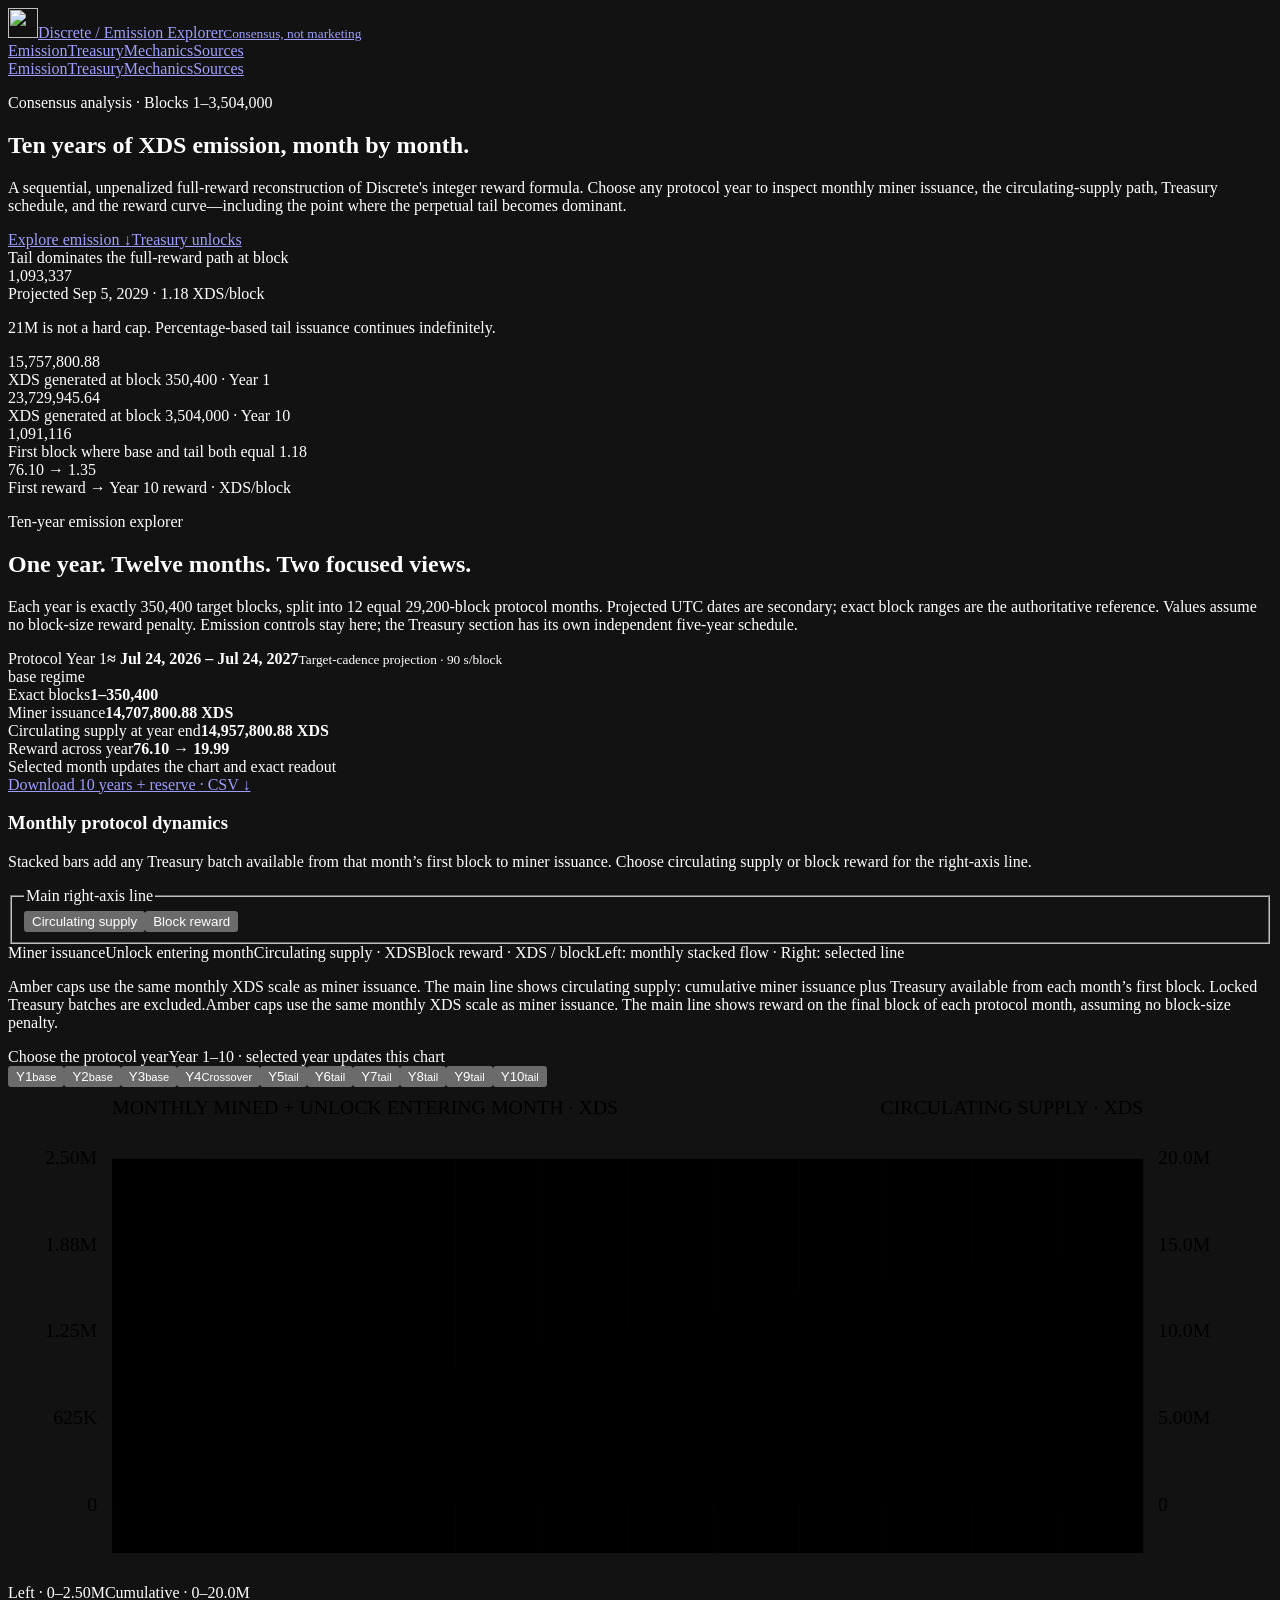
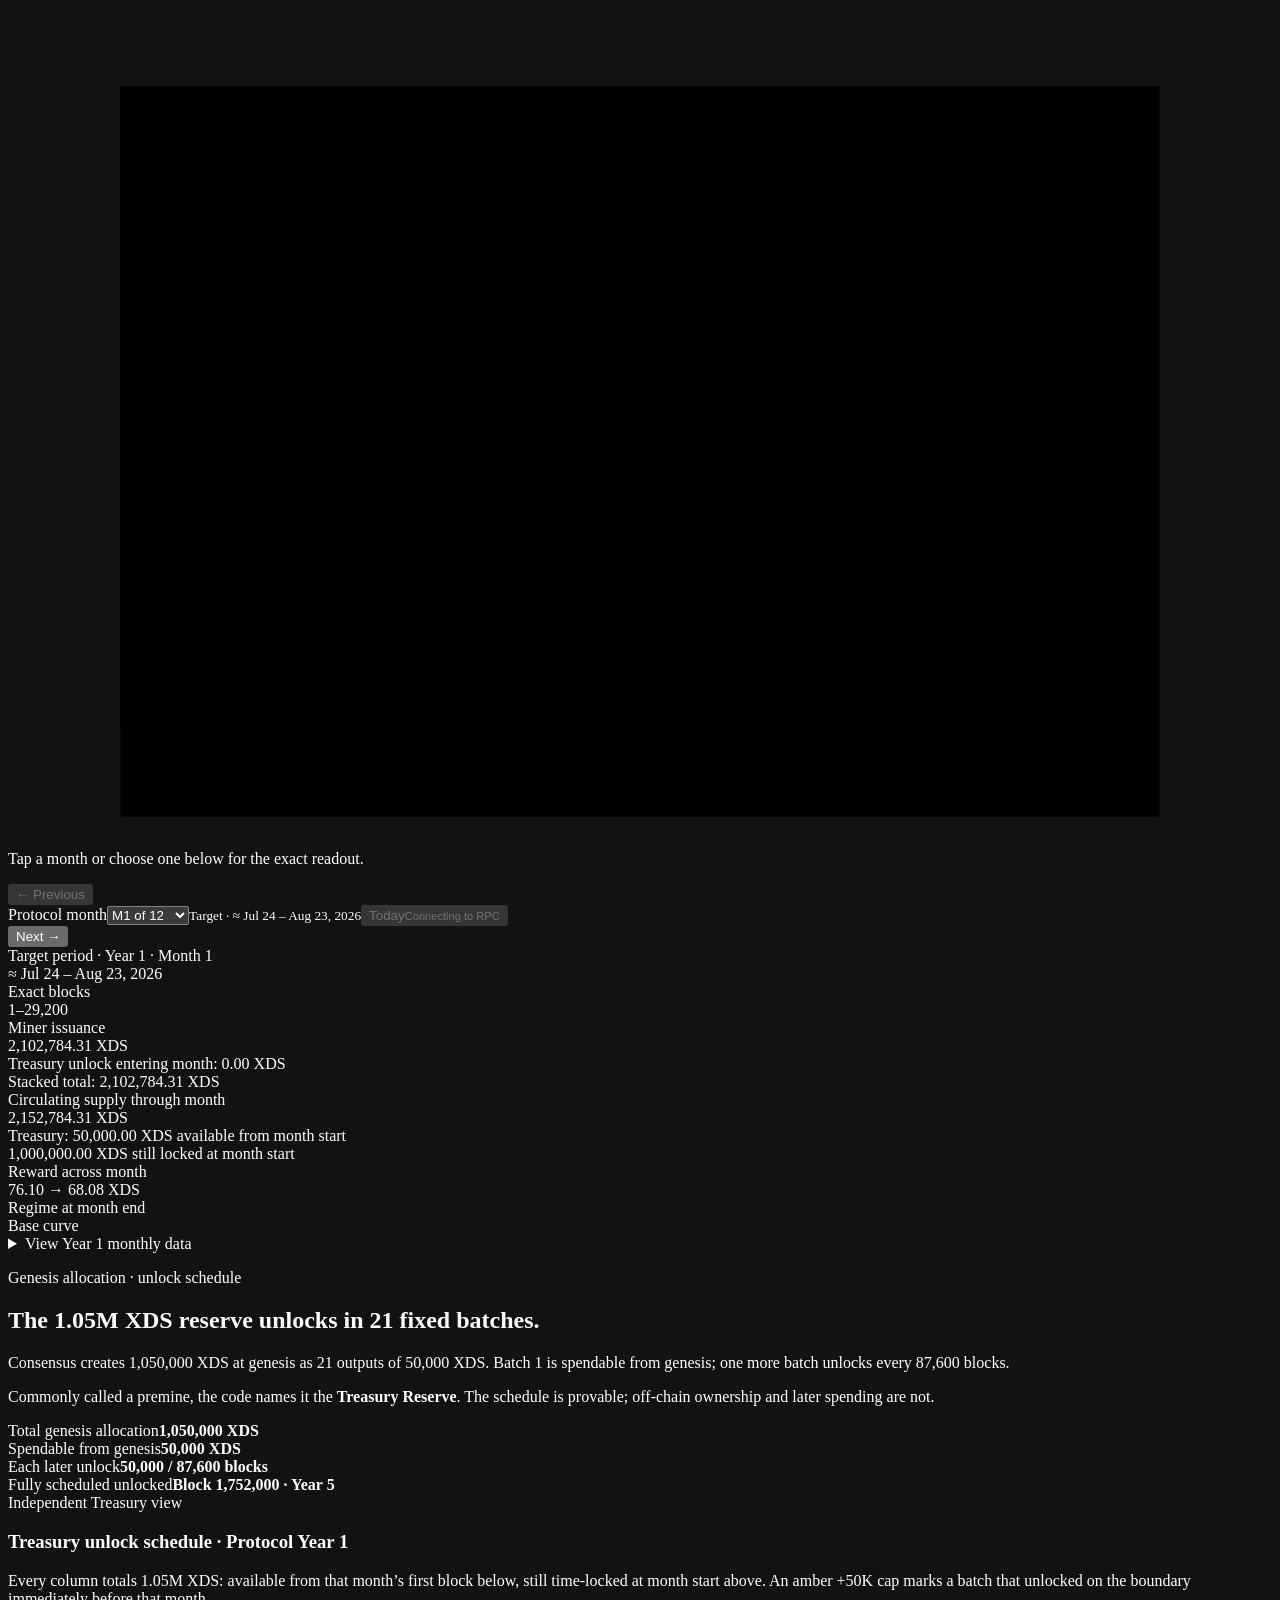
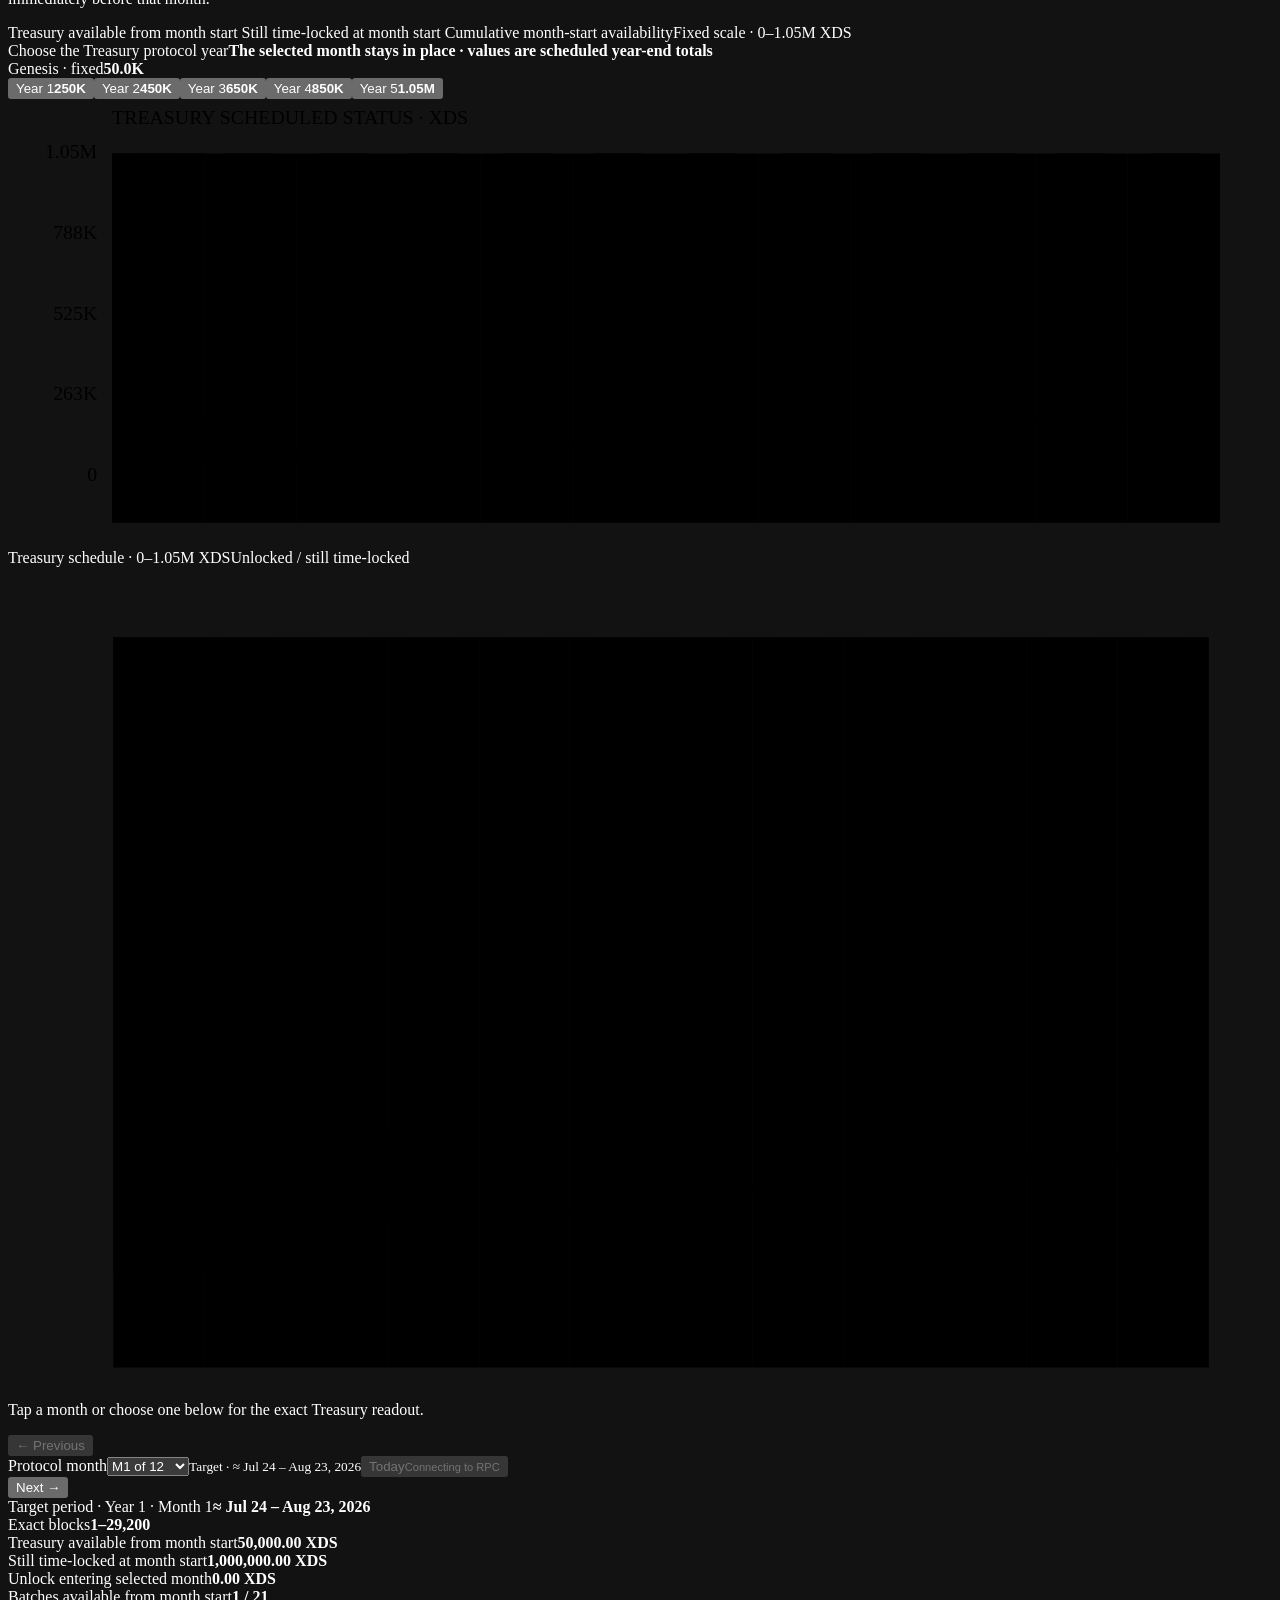
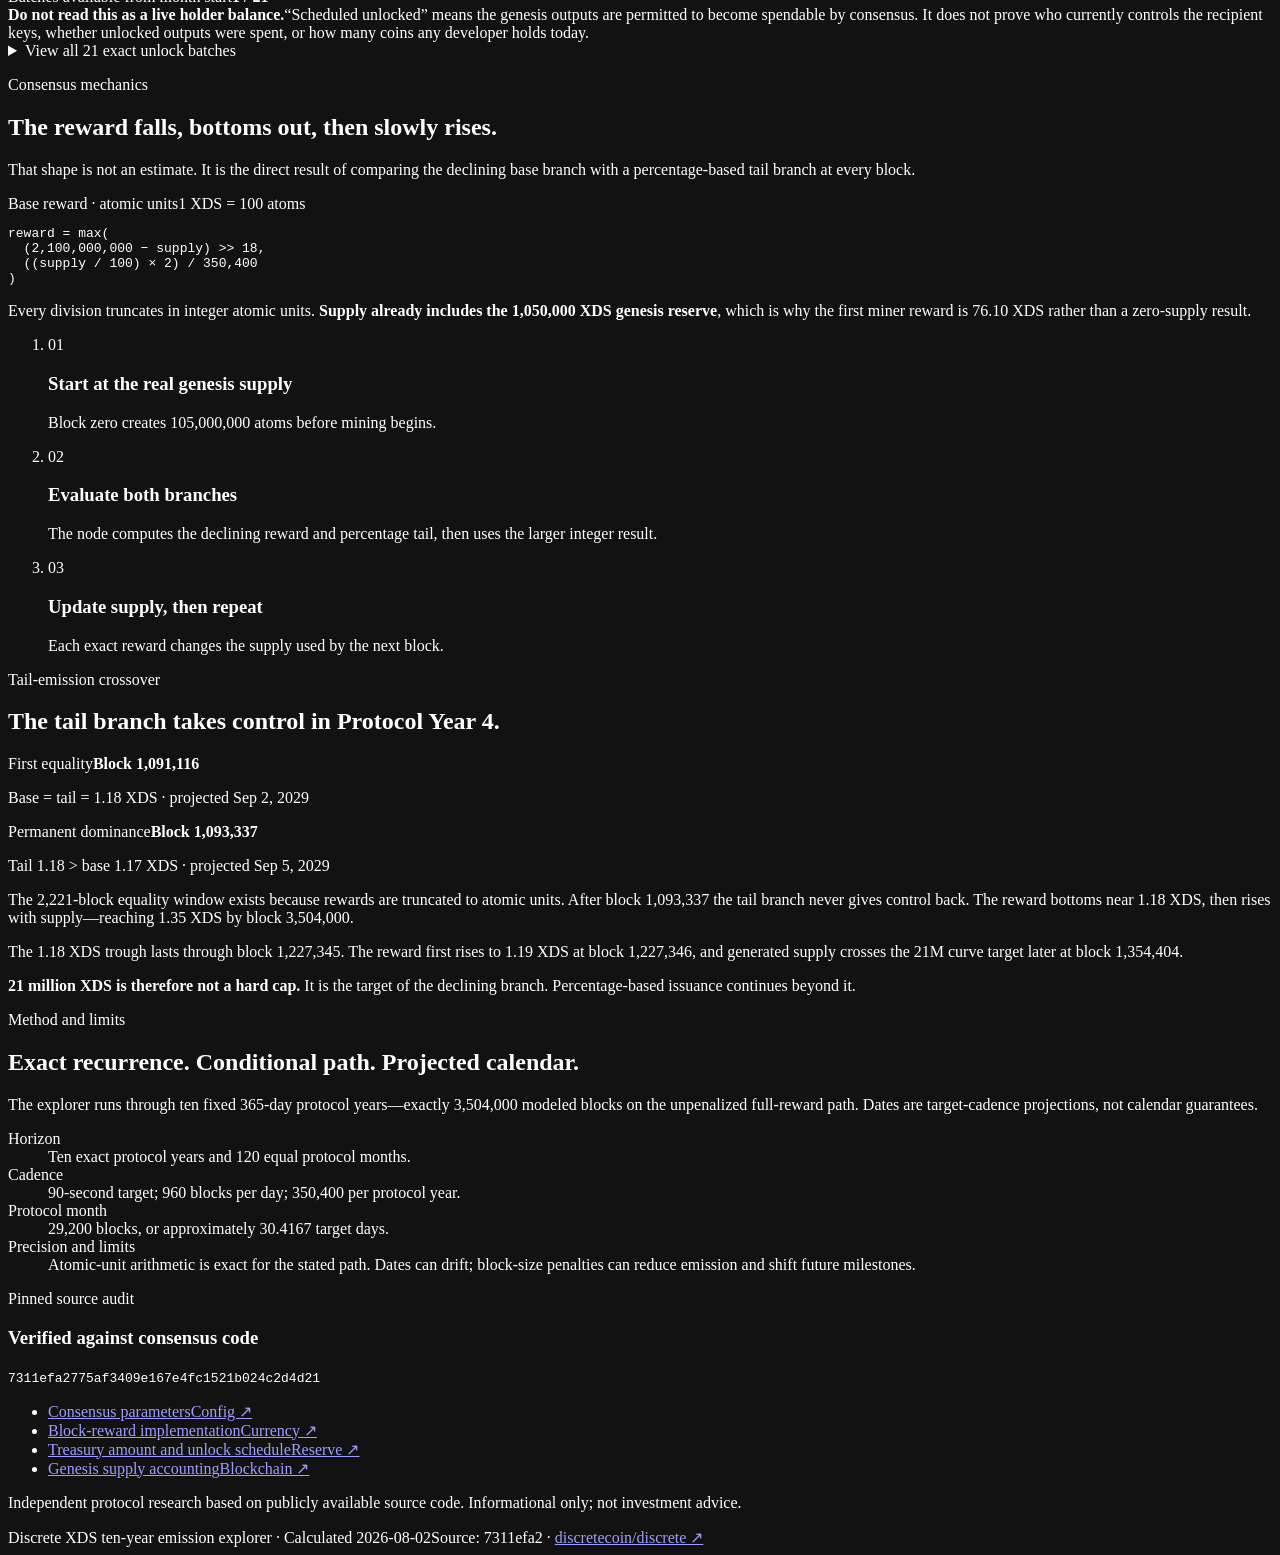
==== emission/index.html @ 1bd0d04e "Merge bb7e06822985e17007969784ea6800e1554665b4 into 490d1ad09016193c01f8a9d302f751bfd6cf232a" ====
<!DOCTYPE html><html lang="en"><head><meta charSet="utf-8"/><meta name="viewport" content="width=device-width, initial-scale=1"/><link rel="preload" href="/emission/_next/static/media/03fc1b4a8d284b5e-s.p.0wiir8udbzjvx.woff2" as="font" crossorigin="" type="font/woff2"/><link rel="preload" href="/emission/_next/static/media/23b7a97ae3b5c134-s.p.226pwps5o-gq_.woff2" as="font" crossorigin="" type="font/woff2"/><link rel="preload" href="/emission/_next/static/media/99e609270109b47d-s.p.40sczeszzbjw1.woff2" as="font" crossorigin="" type="font/woff2"/><link rel="preload" href="/emission/_next/static/media/c41ca59f1c34ba31-s.p.2y2uoi4t910qy.woff2" as="font" crossorigin="" type="font/woff2"/><link rel="preload" href="/emission/_next/static/media/effe91970fc4db64-s.p.0oace-s_gkfks.woff2" as="font" crossorigin="" type="font/woff2"/><link rel="preload" as="image" href="logo.svg"/><link rel="stylesheet" href="/emission/_next/static/chunks/2e8hohh01_yph.css" data-precedence="next"/><link rel="preload" as="script" fetchPriority="low" href="/emission/_next/static/chunks/1jq4o6yq14o4c.js"/><script src="/emission/_next/static/chunks/09zg3mwk64_-u.js" async=""></script><script src="/emission/_next/static/chunks/25o46h8mdjlrg.js" async=""></script><script src="/emission/_next/static/chunks/turbopack-3ofegu6ssd_yf.js" async=""></script><script src="/emission/_next/static/chunks/158myu8e_yme3.js" async=""></script><script src="/emission/_next/static/chunks/0wekzv95ha3e0.js" async=""></script><meta name="next-size-adjust" content=""/><meta name="theme-color" content="#0d1115"/><meta name="color-scheme" content="dark"/><title>XDS Ten-Year Emission Explorer: A Code-Derived Analysis</title><meta name="description" content="Explore ten protocol years of XDS issuance, monthly block rewards, generated supply, and the exact transition into perpetual tail emission."/><meta name="application-name" content="Discrete Emission Explorer"/><meta name="author" content="Discrete protocol research"/><meta name="keywords" content="Discrete,XDS,emission,mining,block reward,Treasury Reserve,cryptocurrency supply"/><link rel="canonical" href="https://explorer.discrete.cash/emission/"/><meta property="og:title" content="When Does XDS Enter Tail Emission?"/><meta property="og:description" content="Explore ten years of monthly XDS issuance, generated supply, and block rewards—replayed from consensus code."/><meta property="og:url" content="https://explorer.discrete.cash/emission/"/><meta property="og:site_name" content="Discrete Emission Explorer"/><meta property="og:image" content="https://explorer.discrete.cash/emission/og.png"/><meta property="og:image:width" content="1200"/><meta property="og:image:height" content="630"/><meta property="og:image:alt" content="XDS ten-year emission explorer and tail-emission crossover at block 1,093,337"/><meta property="og:type" content="website"/><meta name="twitter:card" content="summary_large_image"/><meta name="twitter:title" content="When Does XDS Enter Tail Emission?"/><meta name="twitter:description" content="A visual, reproducible analysis of ten XDS protocol years and the reward curve&#x27;s transition into perpetual tail emission."/><meta name="twitter:image" content="https://explorer.discrete.cash/emission/og.png"/><link rel="icon" href="https://explorer.discrete.cash/emission/favicon.png"/><link rel="apple-touch-icon" href="https://explorer.discrete.cash/emission/apple-touch-icon.png"/><script src="/emission/_next/static/chunks/0cz1d0mv5g_q7.js" noModule=""></script></head><body class="sora_c58d8253-module__A6RG-G__variable ibm_plex_sans_25cd156c-module__K_aYlq__variable ibm_plex_mono_87f81fa4-module__sL176q__variable"><div hidden=""><!--$--><!--/$--></div><div class="site-shell"><header class="site-header"><div class="container header-inner"><a class="brand" href="https://explorer.discrete.cash/" aria-label="Back to Discrete Explorer"><img src="logo.svg" alt="" width="30" height="30"/><span><span>Discrete / Emission Explorer</span><small>Consensus, not marketing</small></span></a><nav class="nav-links" aria-label="Report navigation"><a href="#explorer">Emission</a><a href="#treasury">Treasury</a><a href="#mechanics">Mechanics</a><a href="#sources">Sources</a></nav></div><nav class="mobile-section-nav" aria-label="Mobile report navigation"><a href="#explorer">Emission</a><a href="#treasury">Treasury</a><a href="#mechanics">Mechanics</a><a href="#sources">Sources</a></nav></header><main id="top"><section class="hero"><div class="container"><div class="hero-grid"><div><p class="eyebrow">Consensus analysis · Blocks 1–3,504,000</p><h1>Ten years of XDS emission, month by month.</h1><p class="hero-lede">A sequential, unpenalized full-reward reconstruction of Discrete&#x27;s integer reward formula. Choose any protocol year to inspect monthly miner issuance, the circulating-supply path, Treasury schedule, and the reward curve—including the point where the perpetual tail becomes dominant.</p><div class="hero-actions" aria-label="Explore the report"><a class="hero-action primary" href="#explorer">Explore emission ↓</a><a class="hero-action" href="#treasury">Treasury unlocks</a></div></div><aside class="result-panel" aria-label="Tail-emission transition"><div class="result-label">Tail dominates the full-reward path at block</div><div class="result-number">1,093,337</div><div class="result-unit">Projected Sep 5, 2029 · 1.18 XDS/block</div><p class="result-warning">21M is not a hard cap. Percentage-based tail issuance continues indefinitely.</p></aside></div><div class="metric-strip" aria-label="Key emission metrics"><div class="metric"><div class="metric-value">15,757,800.88</div><div class="metric-label">XDS generated at block 350,400 · Year 1</div></div><div class="metric"><div class="metric-value">23,729,945.64</div><div class="metric-label">XDS generated at block 3,504,000 · Year 10</div></div><div class="metric"><div class="metric-value">1,091,116</div><div class="metric-label">First block where base and tail both equal 1.18</div></div><div class="metric"><div class="metric-value">76.10 → 1.35</div><div class="metric-label">First reward → Year 10 reward · XDS/block</div></div></div></div></section><section class="section" id="explorer"><div class="container"><div class="section-heading"><div><p class="section-kicker">Ten-year emission explorer</p><h2>One year. Twelve months. Two focused views.</h2></div><p class="section-intro">Each year is exactly 350,400 target blocks, split into 12 equal 29,200-block protocol months. Projected UTC dates are secondary; exact block ranges are the authoritative reference. Values assume no block-size reward penalty. Emission controls stay here; the Treasury section has its own independent five-year schedule.</p></div><div class="year-context" aria-live="polite"><div class="year-context-heading"><div><span>Protocol Year <!-- -->1</span><strong>≈ Jul 24, 2026 – Jul 24, 2027</strong><small class="projection-context">Target-cadence projection · 90 s/block</small></div><span class="regime-badge base">base regime</span></div><div class="year-metrics"><div><span>Exact blocks</span><strong>1<!-- -->–<!-- -->350,400</strong></div><div><span>Miner issuance</span><strong>14,707,800.88<!-- --> XDS</strong></div><div><span>Circulating supply at year end</span><strong>14,957,800.88<!-- --> XDS</strong></div><div><span>Reward across year</span><strong>76.10<!-- --> → <!-- -->19.99</strong></div></div></div><div class="chart-shell"><div class="chart-toolbar"><div class="chart-legend" aria-label="Explorer status"><span class="legend-item"><span class="legend-bar" aria-hidden="true"></span> Selected month updates the chart and exact readout</span></div><a class="download-link" href="data/emission-decade.csv" download="">Download 10 years + reserve · CSV ↓</a></div><section class="combined-chart" id="unified-chart" aria-labelledby="combined-chart-heading" tabindex="-1"><div class="combined-chart-head"><div><h3 id="combined-chart-heading">Monthly protocol dynamics</h3><p>Stacked bars add any Treasury batch available from that month’s first block to miner issuance. Choose circulating supply or block reward for the right-axis line.</p></div><fieldset class="line-metric-toggle" aria-describedby="line-overlay-definition"><legend>Main right-axis line</legend><button type="button" data-selected="true" aria-pressed="true">Circulating supply</button><button type="button" data-selected="false" aria-pressed="false">Block reward</button></fieldset></div><div class="active-legend" aria-label="Active chart series"><span><i class="legend-swatch bars miner"></i> Miner issuance</span><span><i class="legend-swatch bars unlock"></i>Unlock entering month</span><span class="line-legend-item"><i class="legend-swatch line unlocked"></i><span class="line-legend-labels"><span aria-hidden="false" data-active="true">Circulating supply · XDS</span><span aria-hidden="true" data-active="false">Block reward · XDS / block</span></span></span><span class="scale-note">Left: monthly stacked flow · Right: selected line</span></div><p class="overlay-definition unlocked" id="line-overlay-definition" aria-live="polite"><span class="overlay-definition-copies"><span aria-hidden="false" data-active="true">Amber caps use the same monthly XDS scale as miner issuance. <!-- -->The main line shows circulating supply: cumulative miner issuance plus Treasury available from each month’s first block. Locked Treasury batches are excluded.</span><span aria-hidden="true" data-active="false">Amber caps use the same monthly XDS scale as miner issuance. <!-- -->The main line shows reward on the final block of each protocol month, assuming no block-size penalty.</span></span></p><div class="year-selector-shell emission-year-selector-shell"><div class="year-selector-head"><span id="year-selector-label">Choose the protocol year</span><span>Year 1–10 · selected year updates this chart</span></div><div class="year-selector" role="group" aria-labelledby="year-selector-label"><button class="year-button" data-selected="true" data-regime="base" type="button" aria-pressed="true" aria-label="Protocol Year 1, base emission regime"><span>Y<!-- -->1</span><small>base</small></button><button class="year-button" data-selected="false" data-regime="base" type="button" aria-pressed="false" aria-label="Protocol Year 2, base emission regime"><span>Y<!-- -->2</span><small>base</small></button><button class="year-button" data-selected="false" data-regime="base" type="button" aria-pressed="false" aria-label="Protocol Year 3, base emission regime"><span>Y<!-- -->3</span><small>base</small></button><button class="year-button" data-selected="false" data-regime="transition" type="button" aria-pressed="false" aria-label="Protocol Year 4, transition emission regime"><span>Y<!-- -->4</span><small>Crossover</small></button><button class="year-button" data-selected="false" data-regime="tail" type="button" aria-pressed="false" aria-label="Protocol Year 5, tail emission regime"><span>Y<!-- -->5</span><small>tail</small></button><button class="year-button" data-selected="false" data-regime="tail" type="button" aria-pressed="false" aria-label="Protocol Year 6, tail emission regime"><span>Y<!-- -->6</span><small>tail</small></button><button class="year-button" data-selected="false" data-regime="tail" type="button" aria-pressed="false" aria-label="Protocol Year 7, tail emission regime"><span>Y<!-- -->7</span><small>tail</small></button><button class="year-button" data-selected="false" data-regime="tail" type="button" aria-pressed="false" aria-label="Protocol Year 8, tail emission regime"><span>Y<!-- -->8</span><small>tail</small></button><button class="year-button" data-selected="false" data-regime="tail" type="button" aria-pressed="false" aria-label="Protocol Year 9, tail emission regime"><span>Y<!-- -->9</span><small>tail</small></button><button class="year-button" data-selected="false" data-regime="tail" type="button" aria-pressed="false" aria-label="Protocol Year 10, tail emission regime"><span>Y<!-- -->10</span><small>tail</small></button></div></div><div class="chart-viewport desktop-chart-viewport" tabindex="0" aria-label="Monthly protocol chart"><svg class="combined-chart-svg" viewBox="0 0 1020 398" aria-hidden="true" focusable="false"><defs><linearGradient id="combined-supply-gradient" x1="0" y1="0" x2="0" y2="1"><stop offset="0" stop-color="#c7d2d7" stop-opacity="0.1"></stop><stop offset="1" stop-color="#c7d2d7" stop-opacity="0"></stop></linearGradient></defs><text class="axis-title" x="84" y="22">MONTHLY MINED + UNLOCK ENTERING MONTH · XDS</text><text class="axis-title right unlocked" x="916" y="22" text-anchor="end">CIRCULATING SUPPLY · XDS</text><g><line class="grid-line" x1="84" x2="916" y1="338" y2="338"></line><text class="axis-text" x="72" y="342" text-anchor="end">0</text><text class="axis-text right unlocked" x="928" y="342">0</text></g><g><line class="grid-line" x1="84" x2="916" y1="268" y2="268"></line><text class="axis-text" x="72" y="272" text-anchor="end">625K</text><text class="axis-text right unlocked" x="928" y="272">5.00M</text></g><g><line class="grid-line" x1="84" x2="916" y1="198" y2="198"></line><text class="axis-text" x="72" y="202" text-anchor="end">1.25M</text><text class="axis-text right unlocked" x="928" y="202">10.0M</text></g><g><line class="grid-line" x1="84" x2="916" y1="128" y2="128"></line><text class="axis-text" x="72" y="132" text-anchor="end">1.88M</text><text class="axis-text right unlocked" x="928" y="132">15.0M</text></g><g><line class="grid-line" x1="84" x2="916" y1="58" y2="58"></line><text class="axis-text" x="72" y="62" text-anchor="end">2.50M</text><text class="axis-text right unlocked" x="928" y="62">20.0M</text></g><rect class="selected-month-band" x="84" y="58" width="69.33333333333333" height="280" visibility="visible"></rect><path class="combined-area" d="M 118.66666666666666 307.86101966 L 188 281.52519364 L 257.3333333333333 257.96541684 L 326.66666666666663 236.18906658 L 396 217.33436791999998 L 465.3333333333333 200.46713516 L 534.6666666666666 184.67787216 L 604 171.17916316 L 673.3333333333333 159.10334878 L 742.6666666666666 147.60044324 L 812 137.9362669 L 881.3333333333333 129.29078767999997 L 881.3333333333333 338 L 118.66666666666666 338 Z"></path><g class="combined-bar" data-selected="true"><rect class="miner-segment" data-mined-xds="2102784.31" x="99.25333333333333" y="102.48815728" width="38.82666666666667" height="235.51184272" rx="3"></rect><text class="miner-value-label" x="118.66666666666666" y="116.48815728" dominant-baseline="middle" text-anchor="middle">2.10M</text><text class="month-text" x="118.66666666666666" y="368" text-anchor="middle">M<!-- -->1</text></g><g class="combined-bar" data-selected="false"><rect class="miner-segment" data-mined-xds="1881130.43" x="168.58666666666667" y="127.31339184000001" width="38.82666666666667" height="210.68660816" rx="3"></rect><text class="miner-value-label" x="188" y="141.31339184" dominant-baseline="middle" text-anchor="middle">1.88M</text><text class="month-text" x="188" y="368" text-anchor="middle">M<!-- -->2</text></g><g class="combined-bar" data-selected="false"><rect class="miner-segment" data-mined-xds="1682841.20" x="237.92" y="149.52178560000002" width="38.82666666666667" height="188.47821439999998" rx="3"></rect><text class="miner-value-label" x="257.3333333333333" y="163.52178560000002" dominant-baseline="middle" text-anchor="middle">1.68M</text><text class="month-text" x="257.3333333333333" y="368" text-anchor="middle">M<!-- -->3</text></g><g class="combined-bar" data-selected="false"><rect class="miner-segment" data-mined-xds="1505453.59" x="307.2533333333333" y="169.38919792" width="38.82666666666667" height="168.61080208" rx="1"></rect><rect class="unlock-segment" data-unlock-xds="50000.00" x="307.2533333333333" y="163.78919791999996" width="38.82666666666667" height="5.600000000000023" rx="3"></rect><text class="miner-value-label" x="326.66666666666663" y="183.38919792" dominant-baseline="middle" text-anchor="middle">1.51M</text><text class="unlock-value-label" x="326.66666666666663" y="155.78919791999996" text-anchor="middle">+<!-- -->50.0K</text><text class="month-text" x="326.66666666666663" y="368" text-anchor="middle">M<!-- -->4</text></g><g class="combined-bar" data-selected="false"><rect class="miner-segment" data-mined-xds="1346764.19" x="376.58666666666664" y="187.16241072" width="38.82666666666667" height="150.83758928" rx="3"></rect><text class="miner-value-label" x="396" y="201.16241072" dominant-baseline="middle" text-anchor="middle">1.35M</text><text class="month-text" x="396" y="368" text-anchor="middle">M<!-- -->5</text></g><g class="combined-bar" data-selected="false"><rect class="miner-segment" data-mined-xds="1204802.34" x="445.91999999999996" y="203.06213792" width="38.82666666666667" height="134.93786208" rx="3"></rect><text class="miner-value-label" x="465.3333333333333" y="217.06213792" dominant-baseline="middle" text-anchor="middle">1.20M</text><text class="month-text" x="465.3333333333333" y="368" text-anchor="middle">M<!-- -->6</text></g><g class="combined-bar" data-selected="false"><rect class="miner-segment" data-mined-xds="1077804.50" x="515.2533333333333" y="217.28589599999998" width="38.82666666666667" height="120.71410400000002" rx="1"></rect><rect class="unlock-segment" data-unlock-xds="50000.00" x="515.2533333333333" y="211.685896" width="38.82666666666667" height="5.599999999999966" rx="3"></rect><text class="miner-value-label" x="534.6666666666666" y="231.28589599999998" dominant-baseline="middle" text-anchor="middle">1.08M</text><text class="unlock-value-label" x="534.6666666666666" y="203.685896" text-anchor="middle">+<!-- -->50.0K</text><text class="month-text" x="534.6666666666666" y="368" text-anchor="middle">M<!-- -->7</text></g><g class="combined-bar" data-selected="false"><rect class="miner-segment" data-mined-xds="964193.50" x="584.5866666666667" y="230.01032800000002" width="38.82666666666667" height="107.98967199999998" rx="3"></rect><text class="miner-value-label" x="604" y="244.01032800000002" dominant-baseline="middle" text-anchor="middle">964K</text><text class="month-text" x="604" y="368" text-anchor="middle">M<!-- -->8</text></g><g class="combined-bar" data-selected="false"><rect class="miner-segment" data-mined-xds="862558.17" x="653.92" y="241.39348496" width="38.82666666666667" height="96.60651504" rx="3"></rect><text class="miner-value-label" x="673.3333333333333" y="255.39348496" dominant-baseline="middle" text-anchor="middle">863K</text><text class="month-text" x="673.3333333333333" y="368" text-anchor="middle">M<!-- -->9</text></g><g class="combined-bar" data-selected="false"><rect class="miner-segment" data-mined-xds="771636.11" x="723.2533333333333" y="251.57675568000002" width="38.82666666666667" height="86.42324431999998" rx="1"></rect><rect class="unlock-segment" data-unlock-xds="50000.00" x="723.2533333333333" y="245.97675568" width="38.82666666666667" height="5.600000000000023" rx="3"></rect><text class="miner-value-label" x="742.6666666666666" y="265.57675568" dominant-baseline="middle" text-anchor="middle">772K</text><text class="unlock-value-label" x="742.6666666666666" y="237.97675568" text-anchor="middle">+<!-- -->50.0K</text><text class="month-text" x="742.6666666666666" y="368" text-anchor="middle">M<!-- -->10</text></g><g class="combined-bar" data-selected="false"><rect class="miner-segment" data-mined-xds="690298.31" x="792.5866666666667" y="260.68658928" width="38.82666666666667" height="77.31341071999998" rx="3"></rect><text class="miner-value-label" x="812" y="274.68658928" dominant-baseline="middle" text-anchor="middle">690K</text><text class="month-text" x="812" y="368" text-anchor="middle">M<!-- -->11</text></g><g class="combined-bar" data-selected="false"><rect class="miner-segment" data-mined-xds="617534.23" x="861.92" y="268.83616624" width="38.82666666666667" height="69.16383375999999" rx="3"></rect><text class="miner-value-label" x="881.3333333333333" y="282.83616624" dominant-baseline="middle" text-anchor="middle">618K</text><text class="month-text" x="881.3333333333333" y="368" text-anchor="middle">M<!-- -->12</text></g><path class="combined-overlay-line unlocked" d="M 118.66666666666666 307.86101966 L 188 281.52519364 L 257.3333333333333 257.96541684 L 326.66666666666663 236.18906658 L 396 217.33436791999998 L 465.3333333333333 200.46713516 L 534.6666666666666 184.67787216 L 604 171.17916316 L 673.3333333333333 159.10334878 L 742.6666666666666 147.60044324 L 812 137.9362669 L 881.3333333333333 129.29078767999997"></path><circle class="combined-overlay-point unlocked" data-selected="true" cx="118.66666666666666" cy="307.86101966" r="5.5" visibility="visible"></circle><line class="selection-guide" x1="118.66666666666666" x2="118.66666666666666" y1="58" y2="338" visibility="visible"></line><g class="selected-overlay-label unlocked" visibility="visible"><rect x="126.66666666666666" y="293.86101966" width="76" height="24" rx="5"></rect><text x="164.66666666666666" y="309.86101966" text-anchor="middle">2.15M</text></g><rect class="month-hit-target" x="84" y="58" width="69.33333333333333" height="318"></rect><rect class="month-hit-target" x="153.33333333333331" y="58" width="69.33333333333333" height="318"></rect><rect class="month-hit-target" x="222.66666666666666" y="58" width="69.33333333333333" height="318"></rect><rect class="month-hit-target" x="292" y="58" width="69.33333333333333" height="318"></rect><rect class="month-hit-target" x="361.3333333333333" y="58" width="69.33333333333333" height="318"></rect><rect class="month-hit-target" x="430.66666666666663" y="58" width="69.33333333333333" height="318"></rect><rect class="month-hit-target" x="500" y="58" width="69.33333333333333" height="318"></rect><rect class="month-hit-target" x="569.3333333333333" y="58" width="69.33333333333333" height="318"></rect><rect class="month-hit-target" x="638.6666666666666" y="58" width="69.33333333333333" height="318"></rect><rect class="month-hit-target" x="708" y="58" width="69.33333333333333" height="318"></rect><rect class="month-hit-target" x="777.3333333333333" y="58" width="69.33333333333333" height="318"></rect><rect class="month-hit-target" x="846.6666666666666" y="58" width="69.33333333333333" height="318"></rect></svg></div><div class="mobile-chart-overview" role="group" aria-label="All 12 protocol months in the emission chart"><div class="mobile-axis-summary" aria-hidden="true"><span>Left · 0–<!-- -->2.50M</span><span class="unlocked">Cumulative · 0–20.0M</span></div><svg class="mobile-chart-svg mobile-emission-chart" viewBox="0 0 360 236" aria-hidden="true" focusable="false"><line class="grid-line" x1="32" x2="328" y1="206" y2="206"></line><line class="grid-line" x1="32" x2="328" y1="115" y2="115"></line><line class="grid-line" x1="32" x2="328" y1="24" y2="24"></line><rect class="selected-month-band" x="32" y="24" width="24.666666666666668" height="182" visibility="visible"></rect><g class="combined-bar" data-selected="true"><rect class="miner-segment" data-mined-xds="2102784.31" x="37.67333333333333" y="52.917302232" width="13.320000000000002" height="153.082697768" rx="2"></rect><text class="month-text" x="44.333333333333336" y="225" text-anchor="middle">1</text></g><g class="combined-bar" data-selected="false"><rect class="miner-segment" data-mined-xds="1881130.43" x="62.339999999999996" y="69.05370469600001" width="13.320000000000002" height="136.946295304" rx="2"></rect><text class="month-text" x="69" y="225" text-anchor="middle">2</text></g><g class="combined-bar" data-selected="false"><rect class="miner-segment" data-mined-xds="1682841.20" x="87.00666666666667" y="83.48916064000001" width="13.320000000000002" height="122.51083935999999" rx="2"></rect><text class="month-text" x="93.66666666666667" y="225" text-anchor="middle">3</text></g><g class="combined-bar" data-selected="false"><rect class="miner-segment" data-mined-xds="1505453.59" x="111.67333333333335" y="96.40297864799999" width="13.320000000000002" height="109.59702135200001" rx="1"></rect><rect class="unlock-segment" data-unlock-xds="50000.00" x="111.67333333333335" y="92.76297864799999" width="13.320000000000002" height="3.6400000000000006" rx="2"></rect><text class="month-text" x="118.33333333333334" y="225" text-anchor="middle">4</text></g><g class="combined-bar" data-selected="false"><rect class="miner-segment" data-mined-xds="1346764.19" x="136.34" y="107.955566968" width="13.320000000000002" height="98.044433032" rx="2"></rect><text class="month-text" x="143" y="225" text-anchor="middle">5</text></g><g class="combined-bar" data-selected="false"><rect class="miner-segment" data-mined-xds="1204802.34" x="161.0066666666667" y="118.290389648" width="13.320000000000002" height="87.709610352" rx="2"></rect><text class="month-text" x="167.66666666666669" y="225" text-anchor="middle">6</text></g><g class="combined-bar" data-selected="false"><rect class="miner-segment" data-mined-xds="1077804.50" x="185.67333333333335" y="127.5358324" width="13.320000000000002" height="78.4641676" rx="1"></rect><rect class="unlock-segment" data-unlock-xds="50000.00" x="185.67333333333335" y="123.8958324" width="13.320000000000002" height="3.6400000000000006" rx="2"></rect><text class="month-text" x="192.33333333333334" y="225" text-anchor="middle">7</text></g><g class="combined-bar" data-selected="false"><rect class="miner-segment" data-mined-xds="964193.50" x="210.34" y="135.8067132" width="13.320000000000002" height="70.19328680000001" rx="2"></rect><text class="month-text" x="217" y="225" text-anchor="middle">8</text></g><g class="combined-bar" data-selected="false"><rect class="miner-segment" data-mined-xds="862558.17" x="235.0066666666667" y="143.205765224" width="13.320000000000002" height="62.794234775999996" rx="2"></rect><text class="month-text" x="241.66666666666669" y="225" text-anchor="middle">9</text></g><g class="combined-bar" data-selected="false"><rect class="miner-segment" data-mined-xds="771636.11" x="259.67333333333335" y="149.824891192" width="13.320000000000002" height="56.175108808000005" rx="1"></rect><rect class="unlock-segment" data-unlock-xds="50000.00" x="259.67333333333335" y="146.184891192" width="13.320000000000002" height="3.6399999999999864" rx="2"></rect><text class="month-text" x="266.33333333333337" y="225" text-anchor="middle">10</text></g><g class="combined-bar" data-selected="false"><rect class="miner-segment" data-mined-xds="690298.31" x="284.34" y="155.746283032" width="13.320000000000002" height="50.25371696799999" rx="2"></rect><text class="month-text" x="291" y="225" text-anchor="middle">11</text></g><g class="combined-bar" data-selected="false"><rect class="miner-segment" data-mined-xds="617534.23" x="309.00666666666666" y="161.043508056" width="13.320000000000002" height="44.95649194399999" rx="2"></rect><text class="month-text" x="315.6666666666667" y="225" text-anchor="middle">12</text></g><path class="combined-overlay-line unlocked" d="M 44.333333333333336 186.409662779 L 69 169.291375866 L 93.66666666666667 153.977520946 L 118.33333333333334 139.822893277 L 143 127.567339148 L 167.66666666666669 116.603637854 L 192.33333333333334 106.340616904 L 217 97.566456054 L 241.66666666666669 89.717176707 L 266.33333333333337 82.24028810600001 L 291 75.95857348499999 L 315.6666666666667 70.339011992"></path><circle class="combined-overlay-point unlocked" data-selected="true" cx="44.333333333333336" cy="186.409662779" r="4" visibility="visible"></circle><line class="selection-guide" x1="44.333333333333336" x2="44.333333333333336" y1="24" y2="206" visibility="visible"></line><g class="selected-overlay-label unlocked" visibility="visible"><rect x="52.333333333333336" y="154.409662779" width="76" height="24" rx="5"></rect><text x="90.33333333333334" y="170.409662779" text-anchor="middle">2.15M</text></g><rect class="month-hit-target" x="32" y="24" width="24.666666666666668" height="208"></rect><rect class="month-hit-target" x="56.66666666666667" y="24" width="24.666666666666668" height="208"></rect><rect class="month-hit-target" x="81.33333333333334" y="24" width="24.666666666666668" height="208"></rect><rect class="month-hit-target" x="106" y="24" width="24.666666666666668" height="208"></rect><rect class="month-hit-target" x="130.66666666666669" y="24" width="24.666666666666668" height="208"></rect><rect class="month-hit-target" x="155.33333333333334" y="24" width="24.666666666666668" height="208"></rect><rect class="month-hit-target" x="180" y="24" width="24.666666666666668" height="208"></rect><rect class="month-hit-target" x="204.66666666666669" y="24" width="24.666666666666668" height="208"></rect><rect class="month-hit-target" x="229.33333333333334" y="24" width="24.666666666666668" height="208"></rect><rect class="month-hit-target" x="254" y="24" width="24.666666666666668" height="208"></rect><rect class="month-hit-target" x="278.6666666666667" y="24" width="24.666666666666668" height="208"></rect><rect class="month-hit-target" x="303.33333333333337" y="24" width="24.666666666666668" height="208"></rect></svg></div><p class="mobile-chart-hint">Tap a month or choose one below for the exact readout.</p><div class="month-navigator" role="group" aria-label="Emission protocol month navigation"><button type="button" disabled="" aria-label="Select previous protocol month">← <span>Previous</span></button><div class="month-navigator-center"><label class="month-navigator-current" for="emission-month-select"><span>Protocol month</span><select id="emission-month-select" aria-label="Select emission protocol month" aria-describedby="emission-month-select-period"><option value="0" selected="">M<!-- -->1<!-- --> of 12</option><option value="1">M<!-- -->2<!-- --> of 12</option><option value="2">M<!-- -->3<!-- --> of 12</option><option value="3">M<!-- -->4<!-- --> of 12</option><option value="4">M<!-- -->5<!-- --> of 12</option><option value="5">M<!-- -->6<!-- --> of 12</option><option value="6">M<!-- -->7<!-- --> of 12</option><option value="7">M<!-- -->8<!-- --> of 12</option><option value="8">M<!-- -->9<!-- --> of 12</option><option value="9">M<!-- -->10<!-- --> of 12</option><option value="10">M<!-- -->11<!-- --> of 12</option><option value="11">M<!-- -->12<!-- --> of 12</option></select><small id="emission-month-select-period" title="Target-cadence projection: ≈ Jul 24 – Aug 23, 2026">Target · <!-- -->≈ Jul 24 – Aug 23, 2026</small></label><button class="today-button" type="button" disabled=""><span>Today</span><small>Connecting to RPC</small></button></div><button type="button" aria-label="Select next protocol month"><span>Next</span> →</button></div></section><div class="chart-readout" role="status" aria-label="Selected protocol month readout" aria-live="polite" aria-atomic="true"><div class="readout-item"><div class="readout-label">Target period · Year <!-- -->1<!-- --> · Month <!-- -->1</div><div class="readout-value">≈ Jul 24 – Aug 23, 2026</div></div><div class="readout-item"><div class="readout-label">Exact blocks</div><div class="readout-value">1<!-- -->–<!-- -->29,200</div></div><div class="readout-item"><div class="readout-label">Miner issuance</div><div class="readout-value">2,102,784.31<!-- --> XDS</div><div class="readout-subvalue" data-active="false">Treasury unlock entering month: <!-- -->0.00<!-- --> XDS<br/>Stacked total: <!-- -->2,102,784.31<!-- --> XDS</div></div><div class="readout-item"><div class="readout-label">Circulating supply through month</div><div class="readout-value">2,152,784.31<!-- --> XDS</div><div class="readout-subvalue">Treasury: <!-- -->50,000.00<!-- --> XDS available from month start<br/>1,000,000.00<!-- --> XDS still locked at month start</div></div><div class="readout-item"><div class="readout-label">Reward across month</div><div class="readout-value">76.10<!-- --> → <!-- -->68.08<!-- --> XDS</div></div><div class="readout-item"><div class="readout-label">Regime at month end</div><div class="readout-value">Base curve</div></div></div><details class="exact-table"><summary>View Year <!-- -->1<!-- --> monthly data</summary><div class="table-wrap emission-table-wrap"><table class="data-table emission-data-table"><caption class="sr-only">Exact XDS emission data for protocol Year <!-- -->1</caption><thead><tr><th>Month / target dates</th><th>Exact blocks</th><th>Monthly flow · XDS</th><th>Treasury at month start · XDS</th><th>Cumulative totals · XDS</th><th>Reward · XDS / block</th></tr></thead><tbody><tr><td data-label="Protocol month"><span class="table-cell-stack month"><strong>M<!-- -->1</strong><small>≈ Jul 24 – Aug 23, 2026</small></span></td><td data-label="Exact blocks"><span class="table-cell-stack"><strong>1<!-- -->–<!-- -->29,200</strong></span></td><td data-label="Monthly flow · XDS"><span class="table-cell-stack"><strong>2,102,784.31</strong><small>Miner issuance</small><small class="table-cell-accent" data-active="false">+ <!-- -->0.00<!-- --> unlock</small><small>= <!-- -->2,102,784.31<!-- --> stacked</small></span></td><td data-label="Treasury at month start · XDS"><span class="table-cell-stack"><strong>50,000.00</strong><small>Available</small><small>1,000,000.00<!-- --> locked</small></span></td><td data-label="Cumulative totals · XDS"><span class="table-cell-stack"><strong>2,152,784.31</strong><small>Circulating supply</small><small>Consensus-generated supply: <!-- -->3,152,784.31</small></span></td><td data-label="Reward · XDS / block"><span class="table-cell-stack"><strong>76.10<!-- --> → <!-- -->68.08</strong></span></td></tr><tr><td data-label="Protocol month"><span class="table-cell-stack month"><strong>M<!-- -->2</strong><small>≈ Aug 23 – Sep 22, 2026</small></span></td><td data-label="Exact blocks"><span class="table-cell-stack"><strong>29,201<!-- -->–<!-- -->58,400</strong></span></td><td data-label="Monthly flow · XDS"><span class="table-cell-stack"><strong>1,881,130.43</strong><small>Miner issuance</small><small class="table-cell-accent" data-active="false">+ <!-- -->0.00<!-- --> unlock</small><small>= <!-- -->1,881,130.43<!-- --> stacked</small></span></td><td data-label="Treasury at month start · XDS"><span class="table-cell-stack"><strong>50,000.00</strong><small>Available</small><small>1,000,000.00<!-- --> locked</small></span></td><td data-label="Cumulative totals · XDS"><span class="table-cell-stack"><strong>4,033,914.74</strong><small>Circulating supply</small><small>Consensus-generated supply: <!-- -->5,033,914.74</small></span></td><td data-label="Reward · XDS / block"><span class="table-cell-stack"><strong>68.08<!-- --> → <!-- -->60.90</strong></span></td></tr><tr><td data-label="Protocol month"><span class="table-cell-stack month"><strong>M<!-- -->3</strong><small>≈ Sep 22 – Oct 23, 2026</small></span></td><td data-label="Exact blocks"><span class="table-cell-stack"><strong>58,401<!-- -->–<!-- -->87,600</strong></span></td><td data-label="Monthly flow · XDS"><span class="table-cell-stack"><strong>1,682,841.20</strong><small>Miner issuance</small><small class="table-cell-accent" data-active="false">+ <!-- -->0.00<!-- --> unlock</small><small>= <!-- -->1,682,841.20<!-- --> stacked</small></span></td><td data-label="Treasury at month start · XDS"><span class="table-cell-stack"><strong>50,000.00</strong><small>Available</small><small>1,000,000.00<!-- --> locked</small></span></td><td data-label="Cumulative totals · XDS"><span class="table-cell-stack"><strong>5,716,755.94</strong><small>Circulating supply</small><small>Consensus-generated supply: <!-- -->6,716,755.94</small></span></td><td data-label="Reward · XDS / block"><span class="table-cell-stack"><strong>60.90<!-- --> → <!-- -->54.48</strong></span></td></tr><tr><td data-label="Protocol month"><span class="table-cell-stack month"><strong>M<!-- -->4</strong><small>≈ Oct 23 – Nov 22, 2026</small></span></td><td data-label="Exact blocks"><span class="table-cell-stack"><strong>87,601<!-- -->–<!-- -->116,800</strong></span></td><td data-label="Monthly flow · XDS"><span class="table-cell-stack"><strong>1,505,453.59</strong><small>Miner issuance</small><small class="table-cell-accent" data-active="true">+ <!-- -->50,000.00<!-- --> unlock</small><small>= <!-- -->1,555,453.59<!-- --> stacked</small></span></td><td data-label="Treasury at month start · XDS"><span class="table-cell-stack"><strong>100,000.00</strong><small>Available</small><small>950,000.00<!-- --> locked</small></span></td><td data-label="Cumulative totals · XDS"><span class="table-cell-stack"><strong>7,272,209.53</strong><small>Circulating supply</small><small>Consensus-generated supply: <!-- -->8,222,209.53</small></span></td><td data-label="Reward · XDS / block"><span class="table-cell-stack"><strong>54.48<!-- --> → <!-- -->48.74</strong></span></td></tr><tr><td data-label="Protocol month"><span class="table-cell-stack month"><strong>M<!-- -->5</strong><small>≈ Nov 22 – Dec 23, 2026</small></span></td><td data-label="Exact blocks"><span class="table-cell-stack"><strong>116,801<!-- -->–<!-- -->146,000</strong></span></td><td data-label="Monthly flow · XDS"><span class="table-cell-stack"><strong>1,346,764.19</strong><small>Miner issuance</small><small class="table-cell-accent" data-active="false">+ <!-- -->0.00<!-- --> unlock</small><small>= <!-- -->1,346,764.19<!-- --> stacked</small></span></td><td data-label="Treasury at month start · XDS"><span class="table-cell-stack"><strong>100,000.00</strong><small>Available</small><small>950,000.00<!-- --> locked</small></span></td><td data-label="Cumulative totals · XDS"><span class="table-cell-stack"><strong>8,618,973.72</strong><small>Circulating supply</small><small>Consensus-generated supply: <!-- -->9,568,973.72</small></span></td><td data-label="Reward · XDS / block"><span class="table-cell-stack"><strong>48.74<!-- --> → <!-- -->43.60</strong></span></td></tr><tr><td data-label="Protocol month"><span class="table-cell-stack month"><strong>M<!-- -->6</strong><small>≈ Dec 23, 2026 – Jan 22, 2027</small></span></td><td data-label="Exact blocks"><span class="table-cell-stack"><strong>146,001<!-- -->–<!-- -->175,200</strong></span></td><td data-label="Monthly flow · XDS"><span class="table-cell-stack"><strong>1,204,802.34</strong><small>Miner issuance</small><small class="table-cell-accent" data-active="false">+ <!-- -->0.00<!-- --> unlock</small><small>= <!-- -->1,204,802.34<!-- --> stacked</small></span></td><td data-label="Treasury at month start · XDS"><span class="table-cell-stack"><strong>100,000.00</strong><small>Available</small><small>950,000.00<!-- --> locked</small></span></td><td data-label="Cumulative totals · XDS"><span class="table-cell-stack"><strong>9,823,776.06</strong><small>Circulating supply</small><small>Consensus-generated supply: <!-- -->10,773,776.06</small></span></td><td data-label="Reward · XDS / block"><span class="table-cell-stack"><strong>43.60<!-- --> → <!-- -->39.01</strong></span></td></tr><tr><td data-label="Protocol month"><span class="table-cell-stack month"><strong>M<!-- -->7</strong><small>≈ Jan 22 – Feb 22, 2027</small></span></td><td data-label="Exact blocks"><span class="table-cell-stack"><strong>175,201<!-- -->–<!-- -->204,400</strong></span></td><td data-label="Monthly flow · XDS"><span class="table-cell-stack"><strong>1,077,804.50</strong><small>Miner issuance</small><small class="table-cell-accent" data-active="true">+ <!-- -->50,000.00<!-- --> unlock</small><small>= <!-- -->1,127,804.50<!-- --> stacked</small></span></td><td data-label="Treasury at month start · XDS"><span class="table-cell-stack"><strong>150,000.00</strong><small>Available</small><small>900,000.00<!-- --> locked</small></span></td><td data-label="Cumulative totals · XDS"><span class="table-cell-stack"><strong>10,951,580.56</strong><small>Circulating supply</small><small>Consensus-generated supply: <!-- -->11,851,580.56</small></span></td><td data-label="Reward · XDS / block"><span class="table-cell-stack"><strong>39.00<!-- --> → <!-- -->34.89</strong></span></td></tr><tr><td data-label="Protocol month"><span class="table-cell-stack month"><strong>M<!-- -->8</strong><small>≈ Feb 22 – Mar 24, 2027</small></span></td><td data-label="Exact blocks"><span class="table-cell-stack"><strong>204,401<!-- -->–<!-- -->233,600</strong></span></td><td data-label="Monthly flow · XDS"><span class="table-cell-stack"><strong>964,193.50</strong><small>Miner issuance</small><small class="table-cell-accent" data-active="false">+ <!-- -->0.00<!-- --> unlock</small><small>= <!-- -->964,193.50<!-- --> stacked</small></span></td><td data-label="Treasury at month start · XDS"><span class="table-cell-stack"><strong>150,000.00</strong><small>Available</small><small>900,000.00<!-- --> locked</small></span></td><td data-label="Cumulative totals · XDS"><span class="table-cell-stack"><strong>11,915,774.06</strong><small>Circulating supply</small><small>Consensus-generated supply: <!-- -->12,815,774.06</small></span></td><td data-label="Reward · XDS / block"><span class="table-cell-stack"><strong>34.89<!-- --> → <!-- -->31.22</strong></span></td></tr><tr><td data-label="Protocol month"><span class="table-cell-stack month"><strong>M<!-- -->9</strong><small>≈ Mar 24 – Apr 23, 2027</small></span></td><td data-label="Exact blocks"><span class="table-cell-stack"><strong>233,601<!-- -->–<!-- -->262,800</strong></span></td><td data-label="Monthly flow · XDS"><span class="table-cell-stack"><strong>862,558.17</strong><small>Miner issuance</small><small class="table-cell-accent" data-active="false">+ <!-- -->0.00<!-- --> unlock</small><small>= <!-- -->862,558.17<!-- --> stacked</small></span></td><td data-label="Treasury at month start · XDS"><span class="table-cell-stack"><strong>150,000.00</strong><small>Available</small><small>900,000.00<!-- --> locked</small></span></td><td data-label="Cumulative totals · XDS"><span class="table-cell-stack"><strong>12,778,332.23</strong><small>Circulating supply</small><small>Consensus-generated supply: <!-- -->13,678,332.23</small></span></td><td data-label="Reward · XDS / block"><span class="table-cell-stack"><strong>31.22<!-- --> → <!-- -->27.93</strong></span></td></tr><tr><td data-label="Protocol month"><span class="table-cell-stack month"><strong>M<!-- -->10</strong><small>≈ Apr 23 – May 24, 2027</small></span></td><td data-label="Exact blocks"><span class="table-cell-stack"><strong>262,801<!-- -->–<!-- -->292,000</strong></span></td><td data-label="Monthly flow · XDS"><span class="table-cell-stack"><strong>771,636.11</strong><small>Miner issuance</small><small class="table-cell-accent" data-active="true">+ <!-- -->50,000.00<!-- --> unlock</small><small>= <!-- -->821,636.11<!-- --> stacked</small></span></td><td data-label="Treasury at month start · XDS"><span class="table-cell-stack"><strong>200,000.00</strong><small>Available</small><small>850,000.00<!-- --> locked</small></span></td><td data-label="Cumulative totals · XDS"><span class="table-cell-stack"><strong>13,599,968.34</strong><small>Circulating supply</small><small>Consensus-generated supply: <!-- -->14,449,968.34</small></span></td><td data-label="Reward · XDS / block"><span class="table-cell-stack"><strong>27.92<!-- --> → <!-- -->24.98</strong></span></td></tr><tr><td data-label="Protocol month"><span class="table-cell-stack month"><strong>M<!-- -->11</strong><small>≈ May 24 – Jun 23, 2027</small></span></td><td data-label="Exact blocks"><span class="table-cell-stack"><strong>292,001<!-- -->–<!-- -->321,200</strong></span></td><td data-label="Monthly flow · XDS"><span class="table-cell-stack"><strong>690,298.31</strong><small>Miner issuance</small><small class="table-cell-accent" data-active="false">+ <!-- -->0.00<!-- --> unlock</small><small>= <!-- -->690,298.31<!-- --> stacked</small></span></td><td data-label="Treasury at month start · XDS"><span class="table-cell-stack"><strong>200,000.00</strong><small>Available</small><small>850,000.00<!-- --> locked</small></span></td><td data-label="Cumulative totals · XDS"><span class="table-cell-stack"><strong>14,290,266.65</strong><small>Circulating supply</small><small>Consensus-generated supply: <!-- -->15,140,266.65</small></span></td><td data-label="Reward · XDS / block"><span class="table-cell-stack"><strong>24.98<!-- --> → <!-- -->22.35</strong></span></td></tr><tr><td data-label="Protocol month"><span class="table-cell-stack month"><strong>M<!-- -->12</strong><small>≈ Jun 23 – Jul 24, 2027</small></span></td><td data-label="Exact blocks"><span class="table-cell-stack"><strong>321,201<!-- -->–<!-- -->350,400</strong></span></td><td data-label="Monthly flow · XDS"><span class="table-cell-stack"><strong>617,534.23</strong><small>Miner issuance</small><small class="table-cell-accent" data-active="false">+ <!-- -->0.00<!-- --> unlock</small><small>= <!-- -->617,534.23<!-- --> stacked</small></span></td><td data-label="Treasury at month start · XDS"><span class="table-cell-stack"><strong>200,000.00</strong><small>Available</small><small>850,000.00<!-- --> locked</small></span></td><td data-label="Cumulative totals · XDS"><span class="table-cell-stack"><strong>14,907,800.88</strong><small>Circulating supply</small><small>Consensus-generated supply: <!-- -->15,757,800.88</small></span></td><td data-label="Reward · XDS / block"><span class="table-cell-stack"><strong>22.35<!-- --> → <!-- -->19.99</strong></span></td></tr></tbody></table></div></details></div></div></section><section class="section treasury-section" id="treasury" aria-labelledby="treasury-title"><div class="container"><div class="section-heading"><div><p class="section-kicker">Genesis allocation · unlock schedule</p><h2 id="treasury-title">The 1.05M XDS reserve unlocks in 21 fixed batches.</h2></div><div class="section-intro"><p>Consensus creates 1,050,000 XDS at genesis as 21 outputs of 50,000 XDS. Batch 1 is spendable from genesis; one more batch unlocks every 87,600 blocks.</p><p>Commonly called a premine, the code names it the <strong>Treasury Reserve</strong>. The schedule is provable; off-chain ownership and later spending are not.</p></div></div><div class="treasury-facts" aria-label="Treasury Reserve facts"><div><span>Total genesis allocation</span><strong>1,050,000 XDS</strong></div><div><span>Spendable from genesis</span><strong>50,000 XDS</strong></div><div><span>Each later unlock</span><strong>50,000 / 87,600 blocks</strong></div><div><span>Fully scheduled unlocked</span><strong>Block 1,752,000 · Year 5</strong></div></div><div class="treasury-explorer-shell"><div class="treasury-chart-head"><div><span>Independent Treasury view</span><h3>Treasury unlock schedule · Protocol Year <!-- -->1</h3><p>Every column totals 1.05M XDS: available from that month’s first block below, still time-locked at month start above. An amber +50K cap marks a batch that unlocked on the boundary immediately before that month.</p></div></div><div class="active-legend treasury-legend" aria-label="Treasury chart series"><span><i class="legend-swatch treasury-unlocked"></i> Treasury available from month start</span><span><i class="legend-swatch treasury-locked"></i> Still time-locked at month start</span><span><i class="legend-swatch treasury-step"></i> Cumulative month-start availability</span><span class="scale-note">Fixed scale · 0–1.05M XDS</span></div><div class="treasury-horizon" aria-label="Five-year Treasury Reserve unlock overview"><div class="treasury-horizon-head"><span>Choose the Treasury protocol year</span><strong>The selected month stays in place · values are scheduled year-end totals</strong></div><div class="treasury-horizon-grid" role="group" aria-label="Select Treasury protocol year"><div class="treasury-horizon-item"><span class="treasury-horizon-value"><span>Genesis · fixed</span><strong>50.0K</strong></span><span class="treasury-horizon-track" aria-hidden="true"><span style="width:4.761904761904762%"></span></span></div><button class="treasury-horizon-item" type="button" data-selected="true" aria-pressed="true" aria-label="Protocol Year 1, 250K Treasury scheduled unlocked by year end"><span class="treasury-horizon-value"><span>Year 1</span><strong>250K</strong></span><span class="treasury-horizon-track" aria-hidden="true"><span style="width:23.809523809523807%"></span></span></button><button class="treasury-horizon-item" type="button" data-selected="false" aria-pressed="false" aria-label="Protocol Year 2, 450K Treasury scheduled unlocked by year end"><span class="treasury-horizon-value"><span>Year 2</span><strong>450K</strong></span><span class="treasury-horizon-track" aria-hidden="true"><span style="width:42.857142857142854%"></span></span></button><button class="treasury-horizon-item" type="button" data-selected="false" aria-pressed="false" aria-label="Protocol Year 3, 650K Treasury scheduled unlocked by year end"><span class="treasury-horizon-value"><span>Year 3</span><strong>650K</strong></span><span class="treasury-horizon-track" aria-hidden="true"><span style="width:61.904761904761905%"></span></span></button><button class="treasury-horizon-item" type="button" data-selected="false" aria-pressed="false" aria-label="Protocol Year 4, 850K Treasury scheduled unlocked by year end"><span class="treasury-horizon-value"><span>Year 4</span><strong>850K</strong></span><span class="treasury-horizon-track" aria-hidden="true"><span style="width:80.95238095238095%"></span></span></button><button class="treasury-horizon-item" type="button" data-selected="false" aria-pressed="false" aria-label="Protocol Year 5, 1.05M Treasury scheduled unlocked by year end"><span class="treasury-horizon-value"><span>Year 5</span><strong>1.05M</strong></span><span class="treasury-horizon-track" aria-hidden="true"><span style="width:100%"></span></span></button></div></div><div class="chart-viewport desktop-chart-viewport treasury-chart-viewport" tabindex="0" aria-label="Treasury Reserve unlock chart for Protocol Year 1"><svg class="treasury-chart-svg" viewBox="0 0 1020 360" aria-hidden="true" focusable="false"><text class="axis-title" x="84" y="20">TREASURY SCHEDULED STATUS · XDS</text><g><line class="grid-line" x1="84" x2="978" y1="304" y2="304"></line><text class="axis-text" x="72" y="308" text-anchor="end">0</text></g><g><line class="grid-line" x1="84" x2="978" y1="239" y2="239"></line><text class="axis-text" x="72" y="243" text-anchor="end">263K</text></g><g><line class="grid-line" x1="84" x2="978" y1="174" y2="174"></line><text class="axis-text" x="72" y="178" text-anchor="end">525K</text></g><g><line class="grid-line" x1="84" x2="978" y1="109" y2="109"></line><text class="axis-text" x="72" y="113" text-anchor="end">788K</text></g><g><line class="grid-line" x1="84" x2="978" y1="44" y2="44"></line><text class="axis-text" x="72" y="48" text-anchor="end">1.05M</text></g><rect class="selected-month-band" x="84" y="44" width="74.5" height="260" visibility="visible"></rect><g class="treasury-month-bar" data-selected="true"><rect class="locked" x="99.64500000000001" y="44" width="43.209999999999994" height="247.6190476190476" rx="3"></rect><rect class="unlocked" x="99.64500000000001" y="291.6190476190476" width="43.209999999999994" height="12.38095238095238" rx="3"></rect><text class="month-text" x="121.25" y="333" text-anchor="middle">M<!-- -->1</text></g><g class="treasury-month-bar" data-selected="false"><rect class="locked" x="174.145" y="44" width="43.209999999999994" height="247.6190476190476" rx="3"></rect><rect class="unlocked" x="174.145" y="291.6190476190476" width="43.209999999999994" height="12.38095238095238" rx="3"></rect><text class="month-text" x="195.75" y="333" text-anchor="middle">M<!-- -->2</text></g><g class="treasury-month-bar" data-selected="false"><rect class="locked" x="248.645" y="44" width="43.209999999999994" height="247.6190476190476" rx="3"></rect><rect class="unlocked" x="248.645" y="291.6190476190476" width="43.209999999999994" height="12.38095238095238" rx="3"></rect><text class="month-text" x="270.25" y="333" text-anchor="middle">M<!-- -->3</text></g><g class="treasury-month-bar" data-selected="false"><rect class="locked" x="323.145" y="44" width="43.209999999999994" height="235.23809523809524" rx="3"></rect><rect class="unlocked" x="323.145" y="279.23809523809524" width="43.209999999999994" height="24.76190476190476" rx="3"></rect><line class="treasury-unlock-cap" x1="323.145" x2="366.35499999999996" y1="279.23809523809524" y2="279.23809523809524"></line><text class="unlock-label" x="344.75" y="271.23809523809524" text-anchor="middle">+<!-- -->50.0K</text><text class="month-text" x="344.75" y="333" text-anchor="middle">M<!-- -->4</text></g><g class="treasury-month-bar" data-selected="false"><rect class="locked" x="397.645" y="44" width="43.209999999999994" height="235.23809523809524" rx="3"></rect><rect class="unlocked" x="397.645" y="279.23809523809524" width="43.209999999999994" height="24.76190476190476" rx="3"></rect><text class="month-text" x="419.25" y="333" text-anchor="middle">M<!-- -->5</text></g><g class="treasury-month-bar" data-selected="false"><rect class="locked" x="472.145" y="44" width="43.209999999999994" height="235.23809523809524" rx="3"></rect><rect class="unlocked" x="472.145" y="279.23809523809524" width="43.209999999999994" height="24.76190476190476" rx="3"></rect><text class="month-text" x="493.75" y="333" text-anchor="middle">M<!-- -->6</text></g><g class="treasury-month-bar" data-selected="false"><rect class="locked" x="546.645" y="44" width="43.209999999999994" height="222.85714285714283" rx="3"></rect><rect class="unlocked" x="546.645" y="266.85714285714283" width="43.209999999999994" height="37.14285714285714" rx="3"></rect><line class="treasury-unlock-cap" x1="546.645" x2="589.855" y1="266.8571428571429" y2="266.8571428571429"></line><text class="unlock-label" x="568.25" y="258.8571428571429" text-anchor="middle">+<!-- -->50.0K</text><text class="month-text" x="568.25" y="333" text-anchor="middle">M<!-- -->7</text></g><g class="treasury-month-bar" data-selected="false"><rect class="locked" x="621.145" y="44" width="43.209999999999994" height="222.85714285714283" rx="3"></rect><rect class="unlocked" x="621.145" y="266.85714285714283" width="43.209999999999994" height="37.14285714285714" rx="3"></rect><text class="month-text" x="642.75" y="333" text-anchor="middle">M<!-- -->8</text></g><g class="treasury-month-bar" data-selected="false"><rect class="locked" x="695.645" y="44" width="43.209999999999994" height="222.85714285714283" rx="3"></rect><rect class="unlocked" x="695.645" y="266.85714285714283" width="43.209999999999994" height="37.14285714285714" rx="3"></rect><text class="month-text" x="717.25" y="333" text-anchor="middle">M<!-- -->9</text></g><g class="treasury-month-bar" data-selected="false"><rect class="locked" x="770.145" y="44" width="43.209999999999994" height="210.47619047619048" rx="3"></rect><rect class="unlocked" x="770.145" y="254.47619047619048" width="43.209999999999994" height="49.52380952380952" rx="3"></rect><line class="treasury-unlock-cap" x1="770.145" x2="813.355" y1="254.47619047619048" y2="254.47619047619048"></line><text class="unlock-label" x="791.75" y="246.47619047619048" text-anchor="middle">+<!-- -->50.0K</text><text class="month-text" x="791.75" y="333" text-anchor="middle">M<!-- -->10</text></g><g class="treasury-month-bar" data-selected="false"><rect class="locked" x="844.645" y="44" width="43.209999999999994" height="210.47619047619048" rx="3"></rect><rect class="unlocked" x="844.645" y="254.47619047619048" width="43.209999999999994" height="49.52380952380952" rx="3"></rect><text class="month-text" x="866.25" y="333" text-anchor="middle">M<!-- -->11</text></g><g class="treasury-month-bar" data-selected="false"><rect class="locked" x="919.145" y="44" width="43.209999999999994" height="210.47619047619048" rx="3"></rect><rect class="unlocked" x="919.145" y="254.47619047619048" width="43.209999999999994" height="49.52380952380952" rx="3"></rect><text class="month-text" x="940.75" y="333" text-anchor="middle">M<!-- -->12</text></g><path class="treasury-step-line" d="M 84 291.6190476190476 H 158.5 V 291.6190476190476 H 233 V 291.6190476190476 H 307.5 V 279.23809523809524 H 382 V 279.23809523809524 H 456.5 V 279.23809523809524 H 531 V 266.8571428571429 H 605.5 V 266.8571428571429 H 680 V 266.8571428571429 H 754.5 V 254.47619047619048 H 829 V 254.47619047619048 H 903.5 V 254.47619047619048 H 978"></path><circle class="treasury-step-point unlocked" cx="121.25" cy="291.6190476190476" r="4.5" visibility="visible"></circle><g class="selected-treasury-label" visibility="visible"><rect x="129.25" y="259.6190476190476" width="76" height="24" rx="5"></rect><text x="167.25" y="275.6190476190476" text-anchor="middle">50.0K</text></g><line class="selection-guide" x1="121.25" x2="121.25" y1="44" y2="304" visibility="visible"></line><rect class="month-hit-target" x="84" y="44" width="74.5" height="298"></rect><rect class="month-hit-target" x="158.5" y="44" width="74.5" height="298"></rect><rect class="month-hit-target" x="233" y="44" width="74.5" height="298"></rect><rect class="month-hit-target" x="307.5" y="44" width="74.5" height="298"></rect><rect class="month-hit-target" x="382" y="44" width="74.5" height="298"></rect><rect class="month-hit-target" x="456.5" y="44" width="74.5" height="298"></rect><rect class="month-hit-target" x="531" y="44" width="74.5" height="298"></rect><rect class="month-hit-target" x="605.5" y="44" width="74.5" height="298"></rect><rect class="month-hit-target" x="680" y="44" width="74.5" height="298"></rect><rect class="month-hit-target" x="754.5" y="44" width="74.5" height="298"></rect><rect class="month-hit-target" x="829" y="44" width="74.5" height="298"></rect><rect class="month-hit-target" x="903.5" y="44" width="74.5" height="298"></rect></svg></div><div class="mobile-chart-overview treasury-mobile-overview" role="group" aria-label="All 12 protocol months in the Protocol Year 1 Treasury chart"><div class="mobile-axis-summary" aria-hidden="true"><span>Treasury schedule · 0–1.05M XDS</span><span class="reward">Unlocked / still time-locked</span></div><svg class="mobile-chart-svg mobile-treasury-chart" viewBox="0 0 360 232" aria-hidden="true" focusable="false"><line class="grid-line" x1="30" x2="342" y1="202" y2="202"></line><line class="grid-line" x1="30" x2="342" y1="111" y2="111"></line><line class="grid-line" x1="30" x2="342" y1="20" y2="20"></line><rect class="selected-month-band" x="30" y="20" width="26" height="182" visibility="visible"></rect><g class="treasury-month-bar" data-selected="true"><rect class="locked" x="35.98" y="20" width="14.040000000000001" height="173.33333333333331" rx="2"></rect><rect class="unlocked" x="35.98" y="193.33333333333331" width="14.040000000000001" height="8.666666666666666" rx="2"></rect><text class="month-text" x="43" y="221" text-anchor="middle">1</text></g><g class="treasury-month-bar" data-selected="false"><rect class="locked" x="61.98" y="20" width="14.040000000000001" height="173.33333333333331" rx="2"></rect><rect class="unlocked" x="61.98" y="193.33333333333331" width="14.040000000000001" height="8.666666666666666" rx="2"></rect><text class="month-text" x="69" y="221" text-anchor="middle">2</text></g><g class="treasury-month-bar" data-selected="false"><rect class="locked" x="87.98" y="20" width="14.040000000000001" height="173.33333333333331" rx="2"></rect><rect class="unlocked" x="87.98" y="193.33333333333331" width="14.040000000000001" height="8.666666666666666" rx="2"></rect><text class="month-text" x="95" y="221" text-anchor="middle">3</text></g><g class="treasury-month-bar" data-selected="false"><rect class="locked" x="113.98" y="20" width="14.040000000000001" height="164.66666666666666" rx="2"></rect><rect class="unlocked" x="113.98" y="184.66666666666666" width="14.040000000000001" height="17.333333333333332" rx="2"></rect><text class="month-text" x="121" y="221" text-anchor="middle">4</text></g><g class="treasury-month-bar" data-selected="false"><rect class="locked" x="139.98" y="20" width="14.040000000000001" height="164.66666666666666" rx="2"></rect><rect class="unlocked" x="139.98" y="184.66666666666666" width="14.040000000000001" height="17.333333333333332" rx="2"></rect><text class="month-text" x="147" y="221" text-anchor="middle">5</text></g><g class="treasury-month-bar" data-selected="false"><rect class="locked" x="165.98" y="20" width="14.040000000000001" height="164.66666666666666" rx="2"></rect><rect class="unlocked" x="165.98" y="184.66666666666666" width="14.040000000000001" height="17.333333333333332" rx="2"></rect><text class="month-text" x="173" y="221" text-anchor="middle">6</text></g><g class="treasury-month-bar" data-selected="false"><rect class="locked" x="191.98" y="20" width="14.040000000000001" height="156" rx="2"></rect><rect class="unlocked" x="191.98" y="176" width="14.040000000000001" height="26" rx="2"></rect><text class="month-text" x="199" y="221" text-anchor="middle">7</text></g><g class="treasury-month-bar" data-selected="false"><rect class="locked" x="217.98" y="20" width="14.040000000000001" height="156" rx="2"></rect><rect class="unlocked" x="217.98" y="176" width="14.040000000000001" height="26" rx="2"></rect><text class="month-text" x="225" y="221" text-anchor="middle">8</text></g><g class="treasury-month-bar" data-selected="false"><rect class="locked" x="243.98" y="20" width="14.040000000000001" height="156" rx="2"></rect><rect class="unlocked" x="243.98" y="176" width="14.040000000000001" height="26" rx="2"></rect><text class="month-text" x="251" y="221" text-anchor="middle">9</text></g><g class="treasury-month-bar" data-selected="false"><rect class="locked" x="269.98" y="20" width="14.040000000000001" height="147.33333333333334" rx="2"></rect><rect class="unlocked" x="269.98" y="167.33333333333334" width="14.040000000000001" height="34.666666666666664" rx="2"></rect><text class="month-text" x="277" y="221" text-anchor="middle">10</text></g><g class="treasury-month-bar" data-selected="false"><rect class="locked" x="295.98" y="20" width="14.040000000000001" height="147.33333333333334" rx="2"></rect><rect class="unlocked" x="295.98" y="167.33333333333334" width="14.040000000000001" height="34.666666666666664" rx="2"></rect><text class="month-text" x="303" y="221" text-anchor="middle">11</text></g><g class="treasury-month-bar" data-selected="false"><rect class="locked" x="321.98" y="20" width="14.040000000000001" height="147.33333333333334" rx="2"></rect><rect class="unlocked" x="321.98" y="167.33333333333334" width="14.040000000000001" height="34.666666666666664" rx="2"></rect><text class="month-text" x="329" y="221" text-anchor="middle">12</text></g><path class="treasury-step-line" d="M 30 193.33333333333334 H 56 V 193.33333333333334 H 82 V 193.33333333333334 H 108 V 184.66666666666666 H 134 V 184.66666666666666 H 160 V 184.66666666666666 H 186 V 176 H 212 V 176 H 238 V 176 H 264 V 167.33333333333334 H 290 V 167.33333333333334 H 316 V 167.33333333333334 H 342"></path><circle class="treasury-step-point unlocked" cx="43" cy="193.33333333333334" r="3.5" visibility="visible"></circle><line class="selection-guide" x1="43" x2="43" y1="20" y2="202" visibility="visible"></line><g class="selected-treasury-label" visibility="visible"><rect x="51" y="161.33333333333334" width="76" height="24" rx="5"></rect><text x="89" y="177.33333333333334" text-anchor="middle">50.0K</text></g><rect class="month-hit-target" x="30" y="20" width="26" height="208"></rect><rect class="month-hit-target" x="56" y="20" width="26" height="208"></rect><rect class="month-hit-target" x="82" y="20" width="26" height="208"></rect><rect class="month-hit-target" x="108" y="20" width="26" height="208"></rect><rect class="month-hit-target" x="134" y="20" width="26" height="208"></rect><rect class="month-hit-target" x="160" y="20" width="26" height="208"></rect><rect class="month-hit-target" x="186" y="20" width="26" height="208"></rect><rect class="month-hit-target" x="212" y="20" width="26" height="208"></rect><rect class="month-hit-target" x="238" y="20" width="26" height="208"></rect><rect class="month-hit-target" x="264" y="20" width="26" height="208"></rect><rect class="month-hit-target" x="290" y="20" width="26" height="208"></rect><rect class="month-hit-target" x="316" y="20" width="26" height="208"></rect></svg></div><p class="mobile-chart-hint">Tap a month or choose one below for the exact Treasury readout.</p><div class="month-navigator" role="group" aria-label="Treasury protocol month navigation"><button type="button" disabled="" aria-label="Select previous protocol month">← <span>Previous</span></button><div class="month-navigator-center"><label class="month-navigator-current" for="treasury-month-select"><span>Protocol month</span><select id="treasury-month-select" aria-label="Select treasury protocol month" aria-describedby="treasury-month-select-period"><option value="0" selected="">M<!-- -->1<!-- --> of 12</option><option value="1">M<!-- -->2<!-- --> of 12</option><option value="2">M<!-- -->3<!-- --> of 12</option><option value="3">M<!-- -->4<!-- --> of 12</option><option value="4">M<!-- -->5<!-- --> of 12</option><option value="5">M<!-- -->6<!-- --> of 12</option><option value="6">M<!-- -->7<!-- --> of 12</option><option value="7">M<!-- -->8<!-- --> of 12</option><option value="8">M<!-- -->9<!-- --> of 12</option><option value="9">M<!-- -->10<!-- --> of 12</option><option value="10">M<!-- -->11<!-- --> of 12</option><option value="11">M<!-- -->12<!-- --> of 12</option></select><small id="treasury-month-select-period" title="Target-cadence projection: ≈ Jul 24 – Aug 23, 2026">Target · <!-- -->≈ Jul 24 – Aug 23, 2026</small></label><button class="today-button" type="button" disabled=""><span>Today</span><small>Connecting to RPC</small></button></div><button type="button" aria-label="Select next protocol month"><span>Next</span> →</button></div><div class="treasury-readout" role="status" aria-live="polite" aria-atomic="true"><div><span>Target period · Year <!-- -->1<!-- --> · Month <!-- -->1</span><strong>≈ Jul 24 – Aug 23, 2026</strong></div><div><span>Exact blocks</span><strong>1<!-- -->–<!-- -->29,200</strong></div><div><span>Treasury available from month start</span><strong>50,000.00<!-- --> XDS</strong></div><div><span>Still time-locked at month start</span><strong>1,000,000.00<!-- --> XDS</strong></div><div><span>Unlock entering selected month</span><strong>0.00<!-- --> XDS</strong></div><div><span>Batches available from month start</span><strong>1<!-- --> / <!-- -->21</strong></div></div><aside class="ownership-caveat"><strong>Do not read this as a live holder balance.</strong><span>“Scheduled unlocked” means the genesis outputs are permitted to become spendable by consensus. It does not prove who currently controls the recipient keys, whether unlocked outputs were spent, or how many coins any developer holds today.</span></aside><details class="exact-table treasury-table"><summary>View all 21 exact unlock batches</summary><div class="table-wrap treasury-table-wrap"><table class="data-table treasury-data-table"><caption class="sr-only">Exact genesis Treasury Reserve unlock schedule</caption><thead><tr><th>Batch</th><th>Amount</th><th>Spendable at block</th><th>Consensus unlock month</th><th>Projected date</th><th>Cumulative unlocked</th><th>Remaining locked</th></tr></thead><tbody><tr><td data-label="Batch">1</td><td data-label="Amount · XDS">50,000.00</td><td data-label="Spendable at block">0 · genesis</td><td data-label="Consensus unlock month">Genesis</td><td data-label="Projected date">Genesis</td><td data-label="Cumulative unlocked · XDS">50,000.00</td><td data-label="Remaining locked · XDS">1,000,000.00</td></tr><tr><td data-label="Batch">2</td><td data-label="Amount · XDS">50,000.00</td><td data-label="Spendable at block">87,600</td><td data-label="Consensus unlock month">Y1 · M3 · final block</td><td data-label="Projected date">Oct 23, 2026</td><td data-label="Cumulative unlocked · XDS">100,000.00</td><td data-label="Remaining locked · XDS">950,000.00</td></tr><tr><td data-label="Batch">3</td><td data-label="Amount · XDS">50,000.00</td><td data-label="Spendable at block">175,200</td><td data-label="Consensus unlock month">Y1 · M6 · final block</td><td data-label="Projected date">Jan 22, 2027</td><td data-label="Cumulative unlocked · XDS">150,000.00</td><td data-label="Remaining locked · XDS">900,000.00</td></tr><tr><td data-label="Batch">4</td><td data-label="Amount · XDS">50,000.00</td><td data-label="Spendable at block">262,800</td><td data-label="Consensus unlock month">Y1 · M9 · final block</td><td data-label="Projected date">Apr 23, 2027</td><td data-label="Cumulative unlocked · XDS">200,000.00</td><td data-label="Remaining locked · XDS">850,000.00</td></tr><tr><td data-label="Batch">5</td><td data-label="Amount · XDS">50,000.00</td><td data-label="Spendable at block">350,400</td><td data-label="Consensus unlock month">Y1 · M12 · final block</td><td data-label="Projected date">Jul 24, 2027</td><td data-label="Cumulative unlocked · XDS">250,000.00</td><td data-label="Remaining locked · XDS">800,000.00</td></tr><tr><td data-label="Batch">6</td><td data-label="Amount · XDS">50,000.00</td><td data-label="Spendable at block">438,000</td><td data-label="Consensus unlock month">Y2 · M3 · final block</td><td data-label="Projected date">Oct 23, 2027</td><td data-label="Cumulative unlocked · XDS">300,000.00</td><td data-label="Remaining locked · XDS">750,000.00</td></tr><tr><td data-label="Batch">7</td><td data-label="Amount · XDS">50,000.00</td><td data-label="Spendable at block">525,600</td><td data-label="Consensus unlock month">Y2 · M6 · final block</td><td data-label="Projected date">Jan 22, 2028</td><td data-label="Cumulative unlocked · XDS">350,000.00</td><td data-label="Remaining locked · XDS">700,000.00</td></tr><tr><td data-label="Batch">8</td><td data-label="Amount · XDS">50,000.00</td><td data-label="Spendable at block">613,200</td><td data-label="Consensus unlock month">Y2 · M9 · final block</td><td data-label="Projected date">Apr 22, 2028</td><td data-label="Cumulative unlocked · XDS">400,000.00</td><td data-label="Remaining locked · XDS">650,000.00</td></tr><tr><td data-label="Batch">9</td><td data-label="Amount · XDS">50,000.00</td><td data-label="Spendable at block">700,800</td><td data-label="Consensus unlock month">Y2 · M12 · final block</td><td data-label="Projected date">Jul 23, 2028</td><td data-label="Cumulative unlocked · XDS">450,000.00</td><td data-label="Remaining locked · XDS">600,000.00</td></tr><tr><td data-label="Batch">10</td><td data-label="Amount · XDS">50,000.00</td><td data-label="Spendable at block">788,400</td><td data-label="Consensus unlock month">Y3 · M3 · final block</td><td data-label="Projected date">Oct 22, 2028</td><td data-label="Cumulative unlocked · XDS">500,000.00</td><td data-label="Remaining locked · XDS">550,000.00</td></tr><tr><td data-label="Batch">11</td><td data-label="Amount · XDS">50,000.00</td><td data-label="Spendable at block">876,000</td><td data-label="Consensus unlock month">Y3 · M6 · final block</td><td data-label="Projected date">Jan 21, 2029</td><td data-label="Cumulative unlocked · XDS">550,000.00</td><td data-label="Remaining locked · XDS">500,000.00</td></tr><tr><td data-label="Batch">12</td><td data-label="Amount · XDS">50,000.00</td><td data-label="Spendable at block">963,600</td><td data-label="Consensus unlock month">Y3 · M9 · final block</td><td data-label="Projected date">Apr 22, 2029</td><td data-label="Cumulative unlocked · XDS">600,000.00</td><td data-label="Remaining locked · XDS">450,000.00</td></tr><tr><td data-label="Batch">13</td><td data-label="Amount · XDS">50,000.00</td><td data-label="Spendable at block">1,051,200</td><td data-label="Consensus unlock month">Y3 · M12 · final block</td><td data-label="Projected date">Jul 23, 2029</td><td data-label="Cumulative unlocked · XDS">650,000.00</td><td data-label="Remaining locked · XDS">400,000.00</td></tr><tr><td data-label="Batch">14</td><td data-label="Amount · XDS">50,000.00</td><td data-label="Spendable at block">1,138,800</td><td data-label="Consensus unlock month">Y4 · M3 · final block</td><td data-label="Projected date">Oct 22, 2029</td><td data-label="Cumulative unlocked · XDS">700,000.00</td><td data-label="Remaining locked · XDS">350,000.00</td></tr><tr><td data-label="Batch">15</td><td data-label="Amount · XDS">50,000.00</td><td data-label="Spendable at block">1,226,400</td><td data-label="Consensus unlock month">Y4 · M6 · final block</td><td data-label="Projected date">Jan 21, 2030</td><td data-label="Cumulative unlocked · XDS">750,000.00</td><td data-label="Remaining locked · XDS">300,000.00</td></tr><tr><td data-label="Batch">16</td><td data-label="Amount · XDS">50,000.00</td><td data-label="Spendable at block">1,314,000</td><td data-label="Consensus unlock month">Y4 · M9 · final block</td><td data-label="Projected date">Apr 22, 2030</td><td data-label="Cumulative unlocked · XDS">800,000.00</td><td data-label="Remaining locked · XDS">250,000.00</td></tr><tr><td data-label="Batch">17</td><td data-label="Amount · XDS">50,000.00</td><td data-label="Spendable at block">1,401,600</td><td data-label="Consensus unlock month">Y4 · M12 · final block</td><td data-label="Projected date">Jul 23, 2030</td><td data-label="Cumulative unlocked · XDS">850,000.00</td><td data-label="Remaining locked · XDS">200,000.00</td></tr><tr><td data-label="Batch">18</td><td data-label="Amount · XDS">50,000.00</td><td data-label="Spendable at block">1,489,200</td><td data-label="Consensus unlock month">Y5 · M3 · final block</td><td data-label="Projected date">Oct 22, 2030</td><td data-label="Cumulative unlocked · XDS">900,000.00</td><td data-label="Remaining locked · XDS">150,000.00</td></tr><tr><td data-label="Batch">19</td><td data-label="Amount · XDS">50,000.00</td><td data-label="Spendable at block">1,576,800</td><td data-label="Consensus unlock month">Y5 · M6 · final block</td><td data-label="Projected date">Jan 21, 2031</td><td data-label="Cumulative unlocked · XDS">950,000.00</td><td data-label="Remaining locked · XDS">100,000.00</td></tr><tr><td data-label="Batch">20</td><td data-label="Amount · XDS">50,000.00</td><td data-label="Spendable at block">1,664,400</td><td data-label="Consensus unlock month">Y5 · M9 · final block</td><td data-label="Projected date">Apr 22, 2031</td><td data-label="Cumulative unlocked · XDS">1,000,000.00</td><td data-label="Remaining locked · XDS">50,000.00</td></tr><tr><td data-label="Batch">21</td><td data-label="Amount · XDS">50,000.00</td><td data-label="Spendable at block">1,752,000</td><td data-label="Consensus unlock month">Y5 · M12 · final block</td><td data-label="Projected date">Jul 23, 2031</td><td data-label="Cumulative unlocked · XDS">1,050,000.00</td><td data-label="Remaining locked · XDS">0.00</td></tr></tbody></table></div></details></div></div></section><section class="section" id="mechanics"><div class="container"><div class="section-heading"><div><p class="section-kicker">Consensus mechanics</p><h2>The reward falls, bottoms out, then slowly rises.</h2></div><p class="section-intro">That shape is not an estimate. It is the direct result of comparing the declining base branch with a percentage-based tail branch at every block.</p></div><div class="mechanics-grid"><div><div class="formula-card"><div class="formula-head"><span>Base reward · atomic units</span><span>1 XDS = 100 atoms</span></div><pre>reward = max(
  (2,100,000,000 − supply) &gt;&gt; 18,
  ((supply / 100) × 2) / 350,400
)</pre></div><p class="formula-note">Every division truncates in integer atomic units. <strong>Supply already includes the 1,050,000 XDS genesis reserve</strong>, which is why the first miner reward is 76.10 XDS rather than a zero-supply result.</p></div><ol class="mechanic-steps"><li class="mechanic-step"><span class="step-number">01</span><div><h3>Start at the real genesis supply</h3><p>Block zero creates 105,000,000 atoms before mining begins.</p></div></li><li class="mechanic-step"><span class="step-number">02</span><div><h3>Evaluate both branches</h3><p>The node computes the declining reward and percentage tail, then uses the larger integer result.</p></div></li><li class="mechanic-step"><span class="step-number">03</span><div><h3>Update supply, then repeat</h3><p>Each exact reward changes the supply used by the next block.</p></div></li></ol></div><aside class="truth-callout" aria-labelledby="tail-title"><p class="section-kicker">Tail-emission crossover</p><h2 id="tail-title">The tail branch takes control in Protocol Year 4.</h2><div class="transition-grid"><div><span>First equality</span><strong>Block 1,091,116</strong><p>Base = tail = 1.18 XDS · projected Sep 2, 2029</p></div><div><span>Permanent dominance</span><strong>Block 1,093,337</strong><p>Tail 1.18 &gt; base 1.17 XDS · projected Sep 5, 2029</p></div></div><p>The 2,221-block equality window exists because rewards are truncated to atomic units. After block 1,093,337 the tail branch never gives control back. The reward bottoms near 1.18 XDS, then rises with supply—reaching 1.35 XDS by block 3,504,000.</p><p>The 1.18 XDS trough lasts through block 1,227,345. The reward first rises to 1.19 XDS at block 1,227,346, and generated supply crosses the 21M curve target later at block 1,354,404.</p><p><strong>21 million XDS is therefore not a hard cap.</strong> It is the target of the declining branch. Percentage-based issuance continues beyond it.</p></aside></div></section><section class="section split-section" id="sources"><div class="container method-grid"><div><p class="section-kicker">Method and limits</p><h2>Exact recurrence. Conditional path. Projected calendar.</h2><p class="section-intro method-intro">The explorer runs through ten fixed 365-day protocol years—exactly 3,504,000 modeled blocks on the unpenalized full-reward path. Dates are target-cadence projections, not calendar guarantees.</p><dl class="method-list"><div class="method-item"><dt>Horizon</dt><dd>Ten exact protocol years and 120 equal protocol months.</dd></div><div class="method-item"><dt>Cadence</dt><dd>90-second target; 960 blocks per day; 350,400 per protocol year.</dd></div><div class="method-item"><dt>Protocol month</dt><dd>29,200 blocks, or approximately 30.4167 target days.</dd></div><div class="method-item"><dt>Precision and limits</dt><dd>Atomic-unit arithmetic is exact for the stated path. Dates can drift; block-size penalties can reduce emission and shift future milestones.</dd></div></dl></div><aside class="sources-panel"><p class="section-kicker">Pinned source audit</p><h3>Verified against consensus code</h3><code class="commit">7311efa2775af3409e167e4fc1521b024c2d4d21</code><ul class="source-list"><li><a href="https://github.com/discretecoin/discrete/blob/7311efa2775af3409e167e4fc1521b024c2d4d21/src/CryptoNoteConfig.h#L28-L88" target="_blank" rel="noreferrer"><span>Consensus parameters</span><span>Config ↗</span></a></li><li><a href="https://github.com/discretecoin/discrete/blob/7311efa2775af3409e167e4fc1521b024c2d4d21/src/CryptoNoteCore/Currency.cpp#L170-L211" target="_blank" rel="noreferrer"><span>Block-reward implementation</span><span>Currency ↗</span></a></li><li><a href="https://github.com/discretecoin/discrete/blob/7311efa2775af3409e167e4fc1521b024c2d4d21/src/CryptoNoteCore/GenesisTreasuryReserve.h#L25-L54" target="_blank" rel="noreferrer"><span>Treasury amount and unlock schedule</span><span>Reserve ↗</span></a></li><li><a href="https://github.com/discretecoin/discrete/blob/7311efa2775af3409e167e4fc1521b024c2d4d21/src/CryptoNoteCore/Blockchain.cpp#L1135-L1154" target="_blank" rel="noreferrer"><span>Genesis supply accounting</span><span>Blockchain ↗</span></a></li></ul><p class="disclaimer">Independent protocol research based on publicly available source code. Informational only; not investment advice.</p></aside></div></section></main><footer class="site-footer"><div class="container footer-inner"><span>Discrete XDS ten-year emission explorer · Calculated 2026-08-02</span><span>Source: <!-- -->7311efa2<!-- --> ·<!-- --> <a href="https://github.com/discretecoin/discrete" target="_blank" rel="noreferrer">discretecoin/discrete ↗</a></span></div></footer></div><!--$--><!--/$--><script src="/emission/_next/static/chunks/1jq4o6yq14o4c.js" id="_R_" async=""></script><script>(self.__next_f=self.__next_f||[]).push([0])</script><script>self.__next_f.push([1,"1:\"$Sreact.fragment\"\n2:I[39756,[\"/emission/_next/static/chunks/158myu8e_yme3.js\"],\"default\"]\n3:I[37457,[\"/emission/_next/static/chunks/158myu8e_yme3.js\"],\"default\"]\n4:I[45240,[\"/emission/_next/static/chunks/158myu8e_yme3.js\",\"/emission/_next/static/chunks/0wekzv95ha3e0.js\"],\"EmissionReport\"]\n5:I[97367,[\"/emission/_next/static/chunks/158myu8e_yme3.js\"],\"OutletBoundary\"]\n6:\"$Sreact.suspense\"\n8:I[97367,[\"/emission/_next/static/chunks/158myu8e_yme3.js\"],\"ViewportBoundary\"]\na:I[97367,[\"/emission/_next/static/chunks/158myu8e_yme3.js\"],\"MetadataBoundary\"]\nc:I[68027,[\"/emission/_next/static/chunks/158myu8e_yme3.js\"],\"default\",1]\n:HL[\"/emission/_next/static/chunks/2e8hohh01_yph.css\",\"style\"]\n:HL[\"/emission/_next/static/media/03fc1b4a8d284b5e-s.p.0wiir8udbzjvx.woff2\",\"font\",{\"crossOrigin\":\"\",\"type\":\"font/woff2\"}]\n:HL[\"/emission/_next/static/media/23b7a97ae3b5c134-s.p.226pwps5o-gq_.woff2\",\"font\",{\"crossOrigin\":\"\",\"type\":\"font/woff2\"}]\n:HL[\"/emission/_next/static/media/99e609270109b47d-s.p.40sczeszzbjw1.woff2\",\"font\",{\"crossOrigin\":\"\",\"type\":\"font/woff2\"}]\n:HL[\"/emission/_next/static/media/c41ca59f1c34ba31-s.p.2y2uoi4t910qy.woff2\",\"font\",{\"crossOrigin\":\"\",\"type\":\"font/woff2\"}]\n:HL[\"/emission/_next/static/media/effe91970fc4db64-s.p.0oace-s_gkfks.woff2\",\"font\",{\"crossOrigin\":\"\",\"type\":\"font/woff2\"}]\n"])</script><script>self.__next_f.push([1,"0:{\"P\":null,\"c\":[\"\",\"\"],\"q\":\"\",\"i\":false,\"f\":[[[\"\",{\"children\":[\"__PAGE__\",{}]},\"$undefined\",\"$undefined\",16],[[\"$\",\"$1\",\"c\",{\"children\":[[[\"$\",\"link\",\"0\",{\"rel\":\"stylesheet\",\"href\":\"/emission/_next/static/chunks/2e8hohh01_yph.css\",\"precedence\":\"next\",\"crossOrigin\":\"$undefined\",\"nonce\":\"$undefined\"}],[\"$\",\"script\",\"script-0\",{\"src\":\"/emission/_next/static/chunks/158myu8e_yme3.js\",\"async\":true,\"nonce\":\"$undefined\"}]],[\"$\",\"html\",null,{\"lang\":\"en\",\"children\":[\"$\",\"body\",null,{\"className\":\"sora_c58d8253-module__A6RG-G__variable ibm_plex_sans_25cd156c-module__K_aYlq__variable ibm_plex_mono_87f81fa4-module__sL176q__variable\",\"children\":[\"$\",\"$L2\",null,{\"parallelRouterKey\":\"children\",\"error\":\"$undefined\",\"errorStyles\":\"$undefined\",\"errorScripts\":\"$undefined\",\"template\":[\"$\",\"$L3\",null,{}],\"templateStyles\":\"$undefined\",\"templateScripts\":\"$undefined\",\"notFound\":[[[\"$\",\"title\",null,{\"children\":\"404: This page could not be found.\"}],[\"$\",\"div\",null,{\"style\":{\"fontFamily\":\"system-ui,\\\"Segoe UI\\\",Roboto,Helvetica,Arial,sans-serif,\\\"Apple Color Emoji\\\",\\\"Segoe UI Emoji\\\"\",\"height\":\"100vh\",\"textAlign\":\"center\",\"display\":\"flex\",\"flexDirection\":\"column\",\"alignItems\":\"center\",\"justifyContent\":\"center\"},\"children\":[\"$\",\"div\",null,{\"children\":[[\"$\",\"style\",null,{\"dangerouslySetInnerHTML\":{\"__html\":\"body{color:#000;background:#fff;margin:0}.next-error-h1{border-right:1px solid rgba(0,0,0,.3)}@media (prefers-color-scheme:dark){body{color:#fff;background:#000}.next-error-h1{border-right:1px solid rgba(255,255,255,.3)}}\"}}],[\"$\",\"h1\",null,{\"className\":\"next-error-h1\",\"style\":{\"display\":\"inline-block\",\"margin\":\"0 20px 0 0\",\"padding\":\"0 23px 0 0\",\"fontSize\":24,\"fontWeight\":500,\"verticalAlign\":\"top\",\"lineHeight\":\"49px\"},\"children\":404}],[\"$\",\"div\",null,{\"style\":{\"display\":\"inline-block\"},\"children\":[\"$\",\"h2\",null,{\"style\":{\"fontSize\":14,\"fontWeight\":400,\"lineHeight\":\"49px\",\"margin\":0},\"children\":\"This page could not be found.\"}]}]]}]}]],[]],\"forbidden\":\"$undefined\",\"unauthorized\":\"$undefined\"}]}]}]]}],{\"children\":[[\"$\",\"$1\",\"c\",{\"children\":[[\"$\",\"$L4\",null,{}],[[\"$\",\"script\",\"script-0\",{\"src\":\"/emission/_next/static/chunks/0wekzv95ha3e0.js\",\"async\":true,\"nonce\":\"$undefined\"}]],[\"$\",\"$L5\",null,{\"children\":[\"$\",\"$6\",null,{\"name\":\"Next.MetadataOutlet\",\"children\":\"$@7\"}]}]]}],{},null,false,null]},null,false,null],[\"$\",\"$1\",\"h\",{\"children\":[null,[\"$\",\"$L8\",null,{\"children\":\"$L9\"}],[\"$\",\"div\",null,{\"hidden\":true,\"children\":[\"$\",\"$La\",null,{\"children\":[\"$\",\"$6\",null,{\"name\":\"Next.Metadata\",\"children\":\"$Lb\"}]}]}],[\"$\",\"meta\",null,{\"name\":\"next-size-adjust\",\"content\":\"\"}]]}],false]],\"m\":\"$undefined\",\"G\":[\"$c\",[[\"$\",\"link\",\"0\",{\"rel\":\"stylesheet\",\"href\":\"/emission/_next/static/chunks/2e8hohh01_yph.css\",\"precedence\":\"next\",\"crossOrigin\":\"$undefined\",\"nonce\":\"$undefined\"}]]],\"S\":true,\"h\":null,\"s\":\"$undefined\",\"l\":\"$undefined\",\"p\":\"$undefined\",\"d\":\"$undefined\",\"b\":\"f26d090fa7418a6395bc18d9caafc51d03edfadc\"}\n"])</script><script>self.__next_f.push([1,"9:[[\"$\",\"meta\",\"0\",{\"charSet\":\"utf-8\"}],[\"$\",\"meta\",\"1\",{\"name\":\"viewport\",\"content\":\"width=device-width, initial-scale=1\"}],[\"$\",\"meta\",\"2\",{\"name\":\"theme-color\",\"content\":\"#0d1115\"}],[\"$\",\"meta\",\"3\",{\"name\":\"color-scheme\",\"content\":\"dark\"}]]\n"])</script><script>self.__next_f.push([1,"d:I[27201,[\"/emission/_next/static/chunks/158myu8e_yme3.js\"],\"IconMark\"]\n7:null\n"])</script><script>self.__next_f.push([1,"b:[[\"$\",\"title\",\"0\",{\"children\":\"XDS Ten-Year Emission Explorer: A Code-Derived Analysis\"}],[\"$\",\"meta\",\"1\",{\"name\":\"description\",\"content\":\"Explore ten protocol years of XDS issuance, monthly block rewards, generated supply, and the exact transition into perpetual tail emission.\"}],[\"$\",\"meta\",\"2\",{\"name\":\"application-name\",\"content\":\"Discrete Emission Explorer\"}],[\"$\",\"meta\",\"3\",{\"name\":\"author\",\"content\":\"Discrete protocol research\"}],[\"$\",\"meta\",\"4\",{\"name\":\"keywords\",\"content\":\"Discrete,XDS,emission,mining,block reward,Treasury Reserve,cryptocurrency supply\"}],[\"$\",\"link\",\"5\",{\"rel\":\"canonical\",\"href\":\"https://explorer.discrete.cash/emission/\"}],[\"$\",\"meta\",\"6\",{\"property\":\"og:title\",\"content\":\"When Does XDS Enter Tail Emission?\"}],[\"$\",\"meta\",\"7\",{\"property\":\"og:description\",\"content\":\"Explore ten years of monthly XDS issuance, generated supply, and block rewards—replayed from consensus code.\"}],[\"$\",\"meta\",\"8\",{\"property\":\"og:url\",\"content\":\"https://explorer.discrete.cash/emission/\"}],[\"$\",\"meta\",\"9\",{\"property\":\"og:site_name\",\"content\":\"Discrete Emission Explorer\"}],[\"$\",\"meta\",\"10\",{\"property\":\"og:image\",\"content\":\"https://explorer.discrete.cash/emission/og.png\"}],[\"$\",\"meta\",\"11\",{\"property\":\"og:image:width\",\"content\":\"1200\"}],[\"$\",\"meta\",\"12\",{\"property\":\"og:image:height\",\"content\":\"630\"}],[\"$\",\"meta\",\"13\",{\"property\":\"og:image:alt\",\"content\":\"XDS ten-year emission explorer and tail-emission crossover at block 1,093,337\"}],[\"$\",\"meta\",\"14\",{\"property\":\"og:type\",\"content\":\"website\"}],[\"$\",\"meta\",\"15\",{\"name\":\"twitter:card\",\"content\":\"summary_large_image\"}],[\"$\",\"meta\",\"16\",{\"name\":\"twitter:title\",\"content\":\"When Does XDS Enter Tail Emission?\"}],[\"$\",\"meta\",\"17\",{\"name\":\"twitter:description\",\"content\":\"A visual, reproducible analysis of ten XDS protocol years and the reward curve's transition into perpetual tail emission.\"}],[\"$\",\"meta\",\"18\",{\"name\":\"twitter:image\",\"content\":\"https://explorer.discrete.cash/emission/og.png\"}],[\"$\",\"link\",\"19\",{\"rel\":\"icon\",\"href\":\"https://explorer.discrete.cash/emission/favicon.png\"}],[\"$\",\"link\",\"20\",{\"rel\":\"apple-touch-icon\",\"href\":\"https://explorer.discrete.cash/emission/apple-touch-icon.png\"}],[\"$\",\"$Ld\",\"21\",{}]]\n"])</script></body></html>
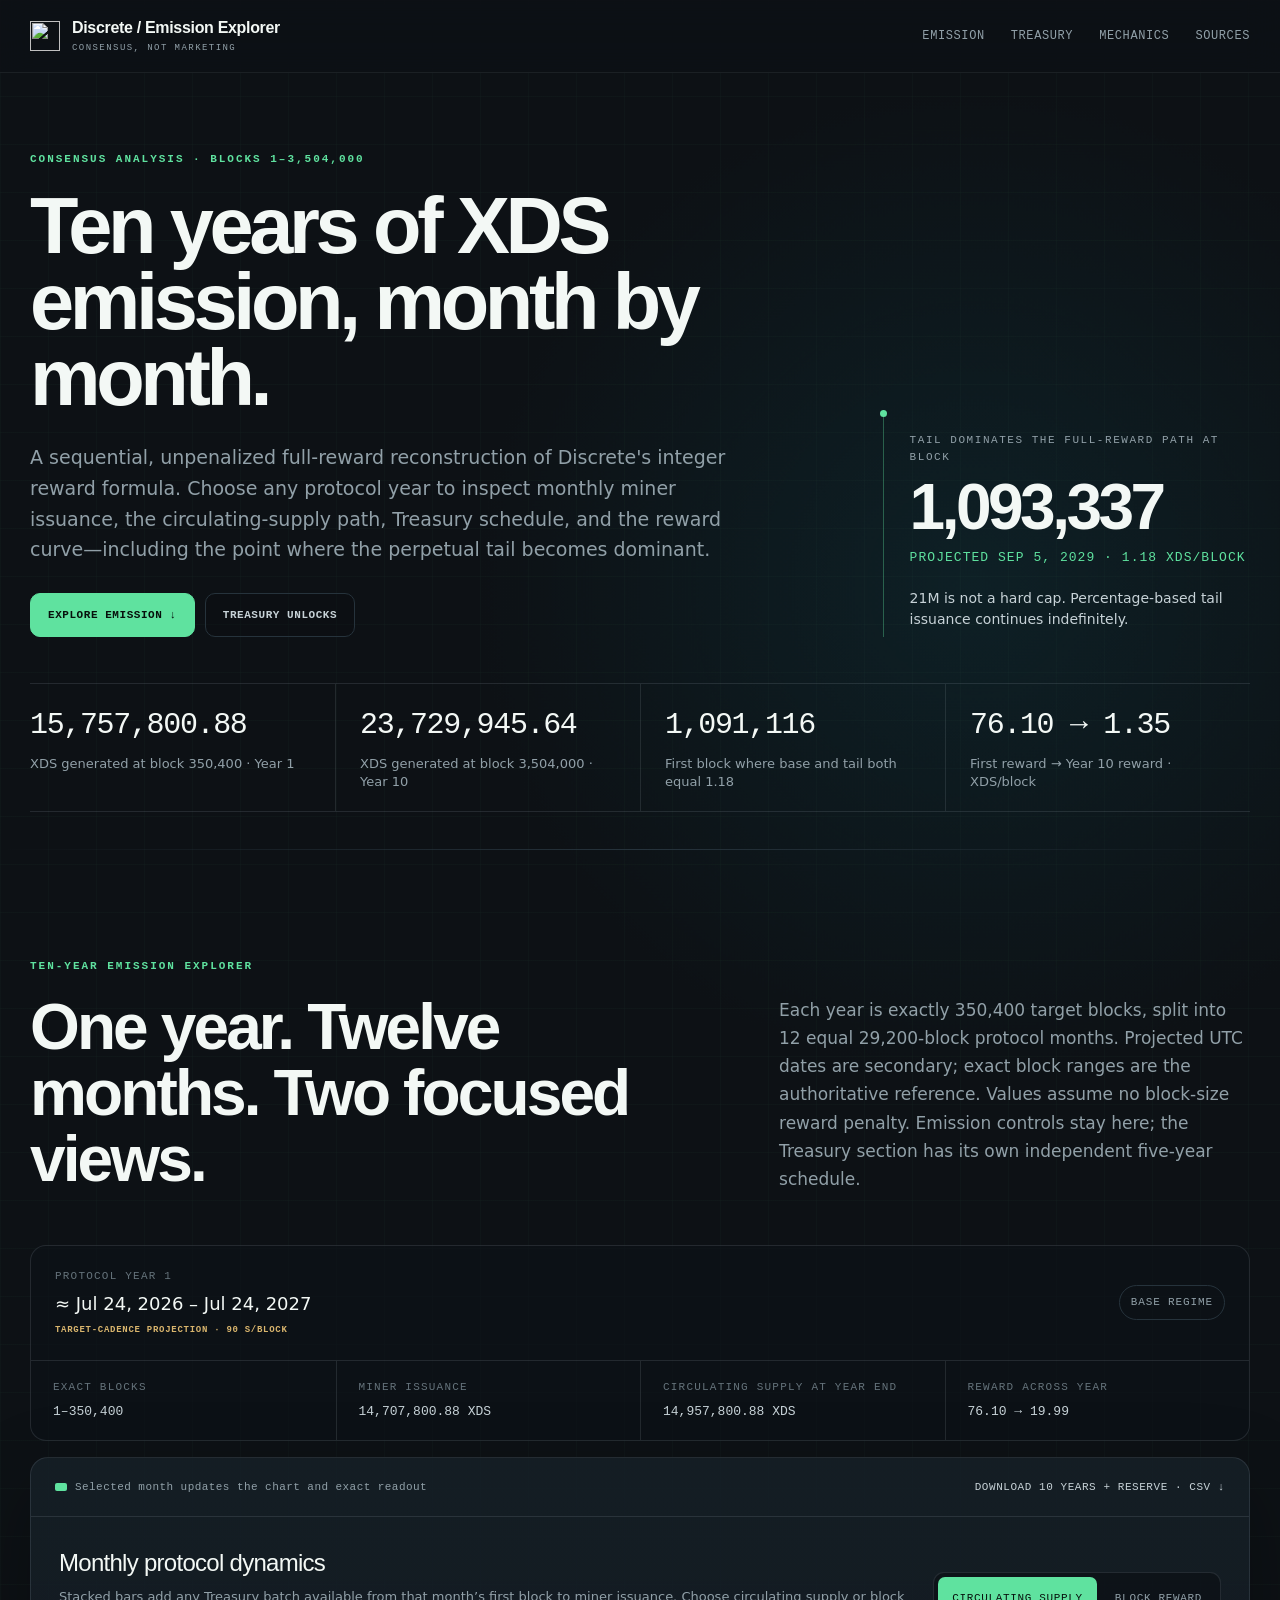
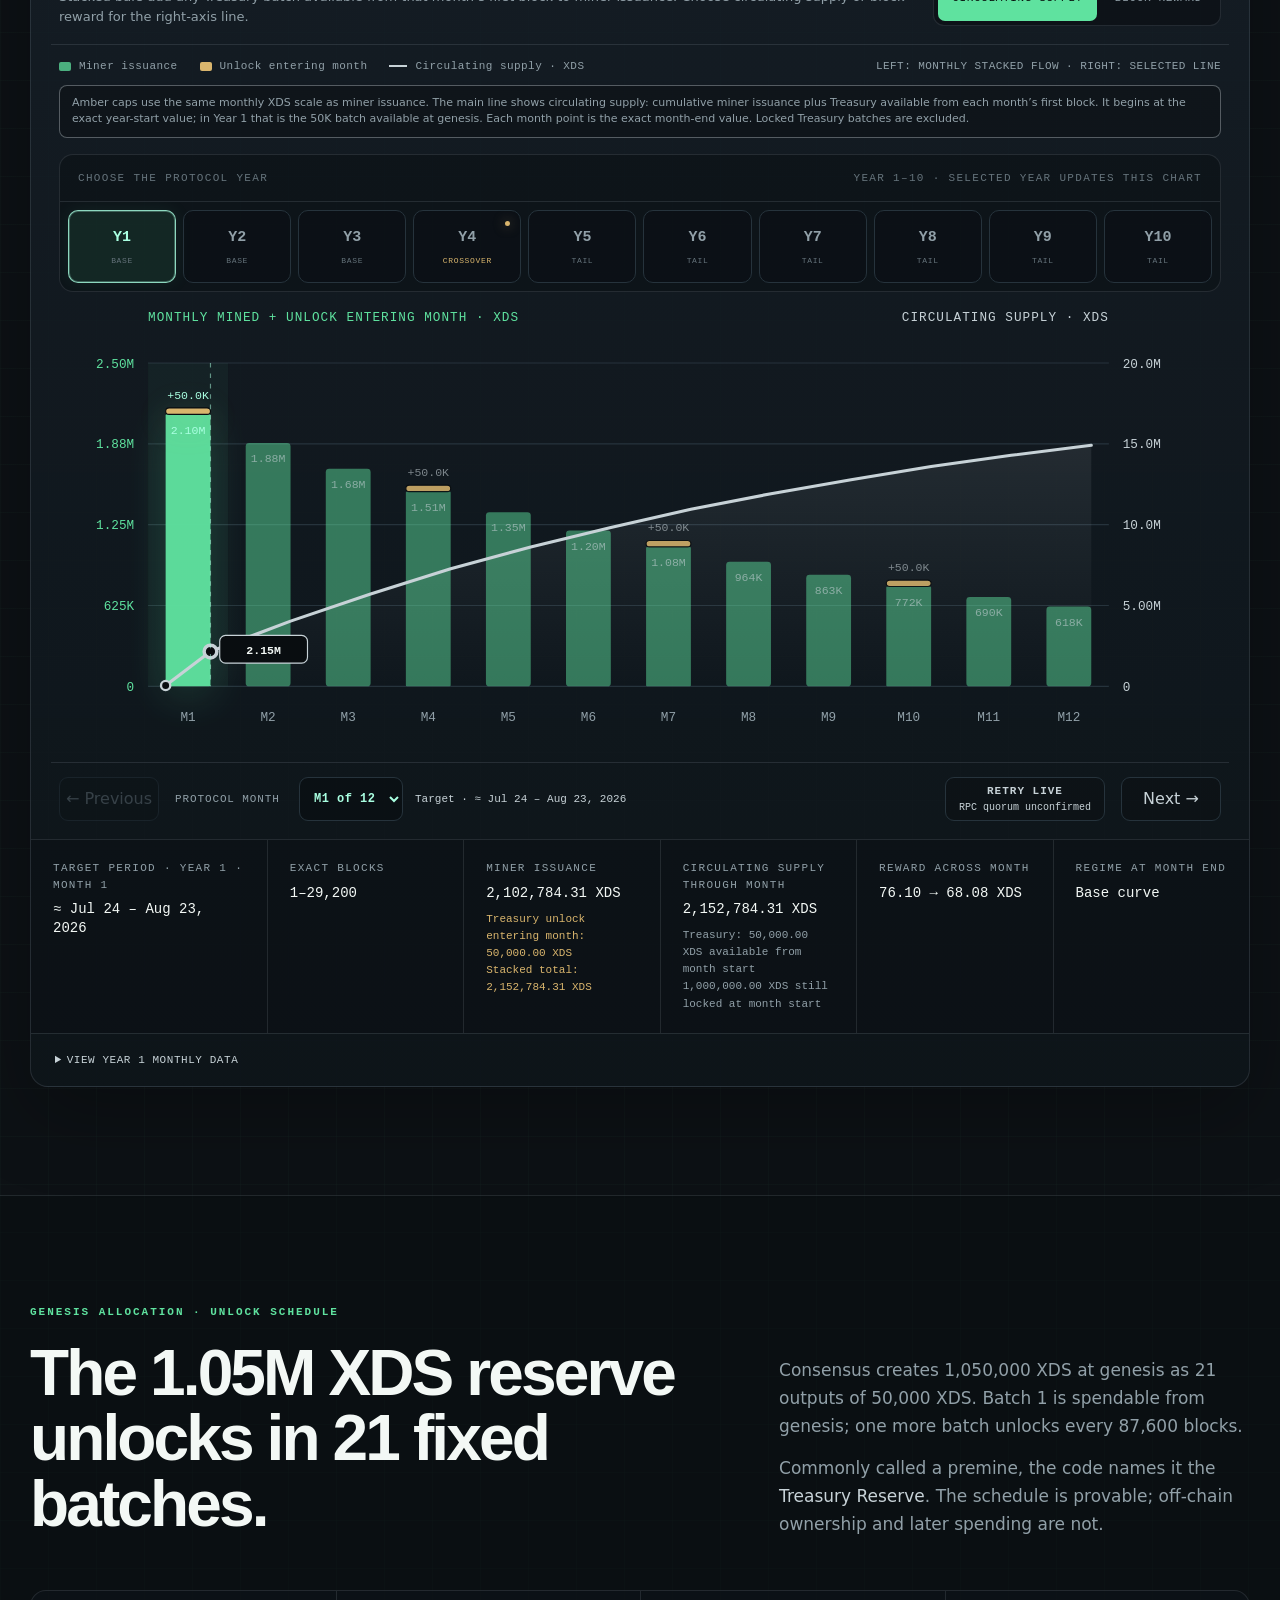
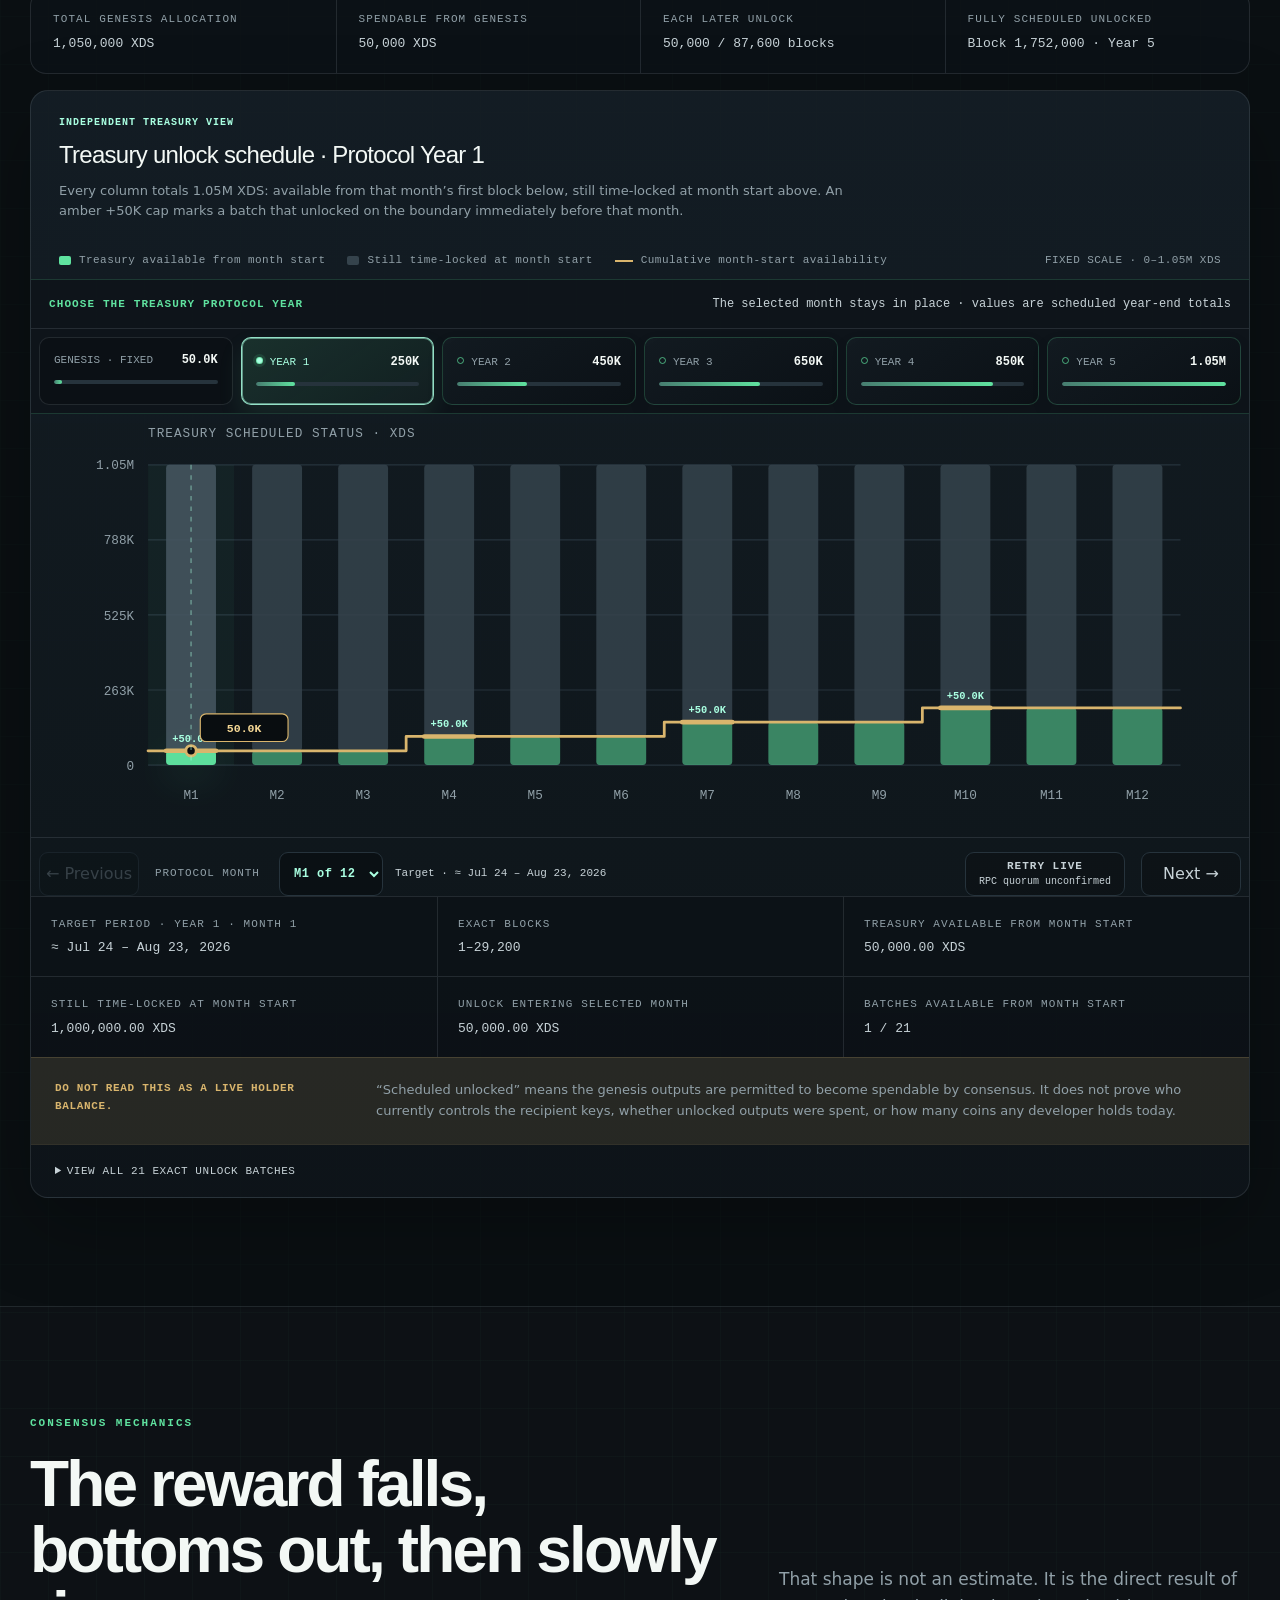
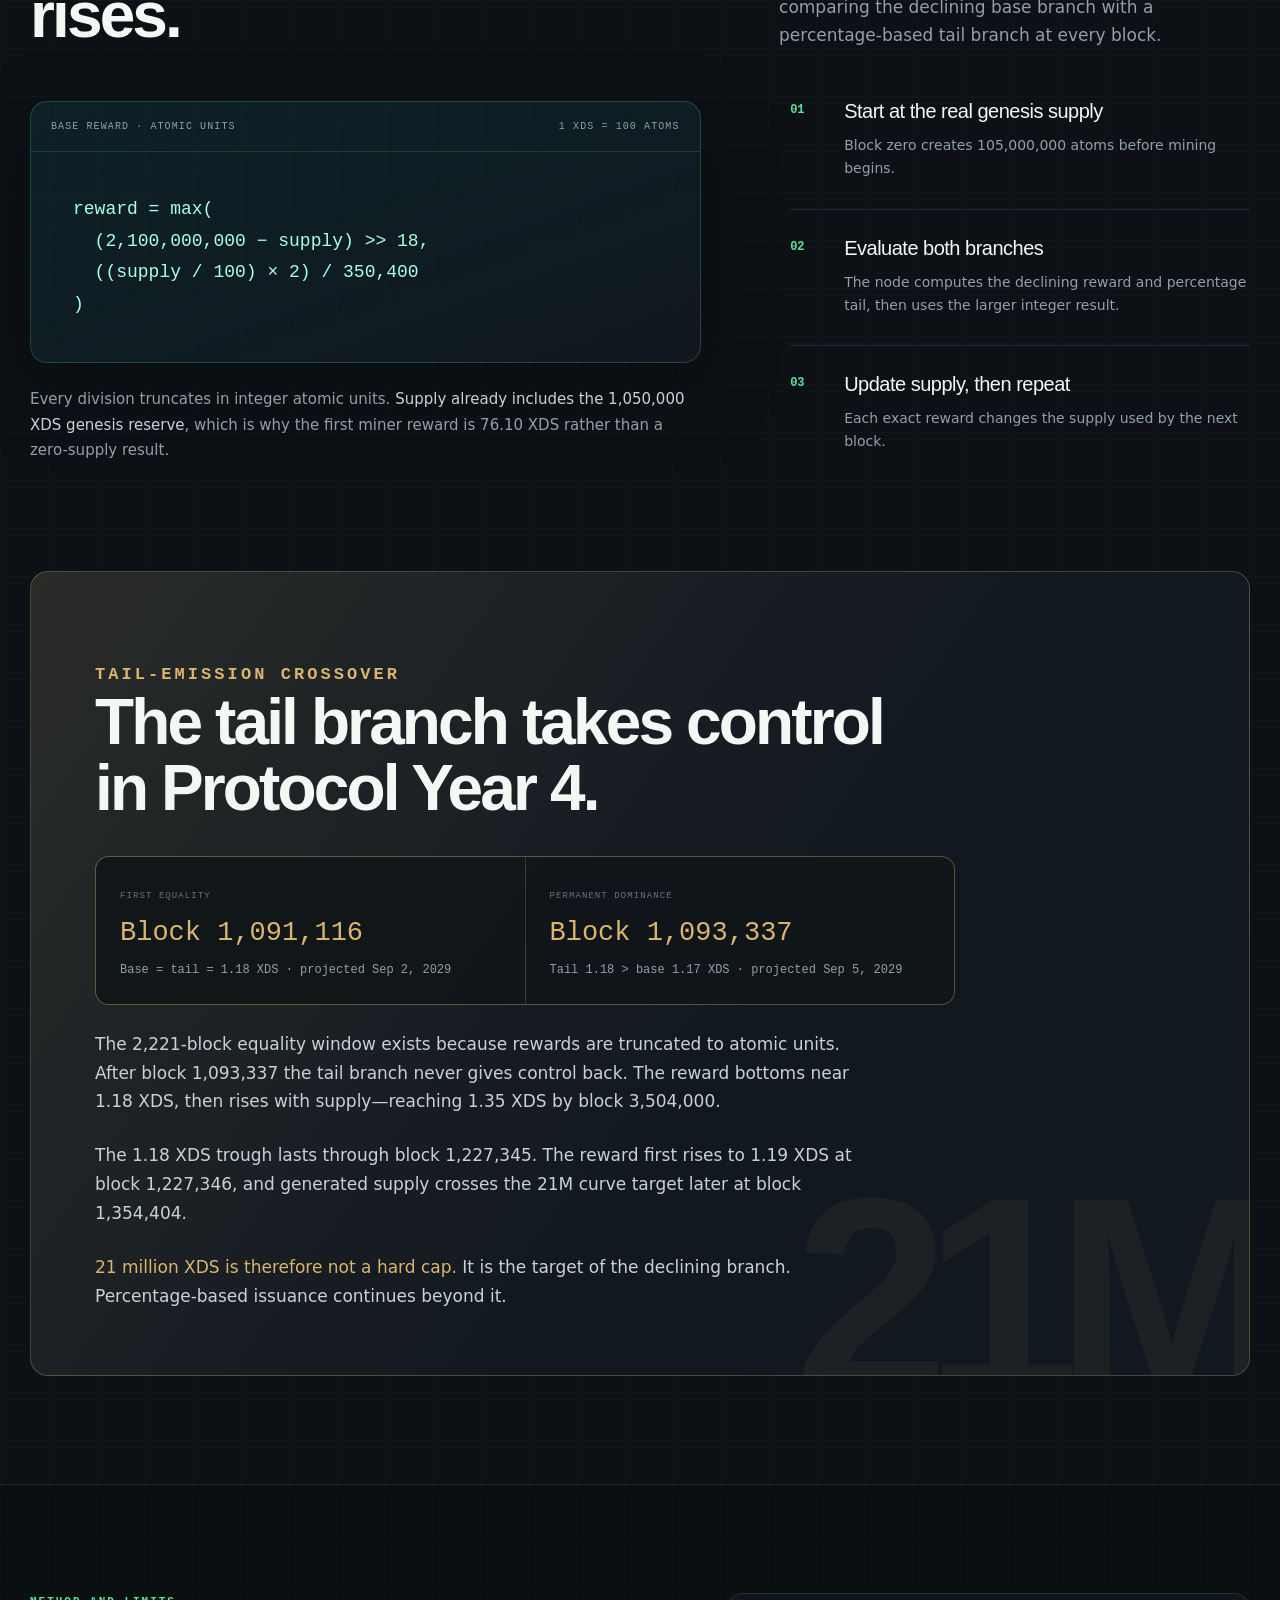
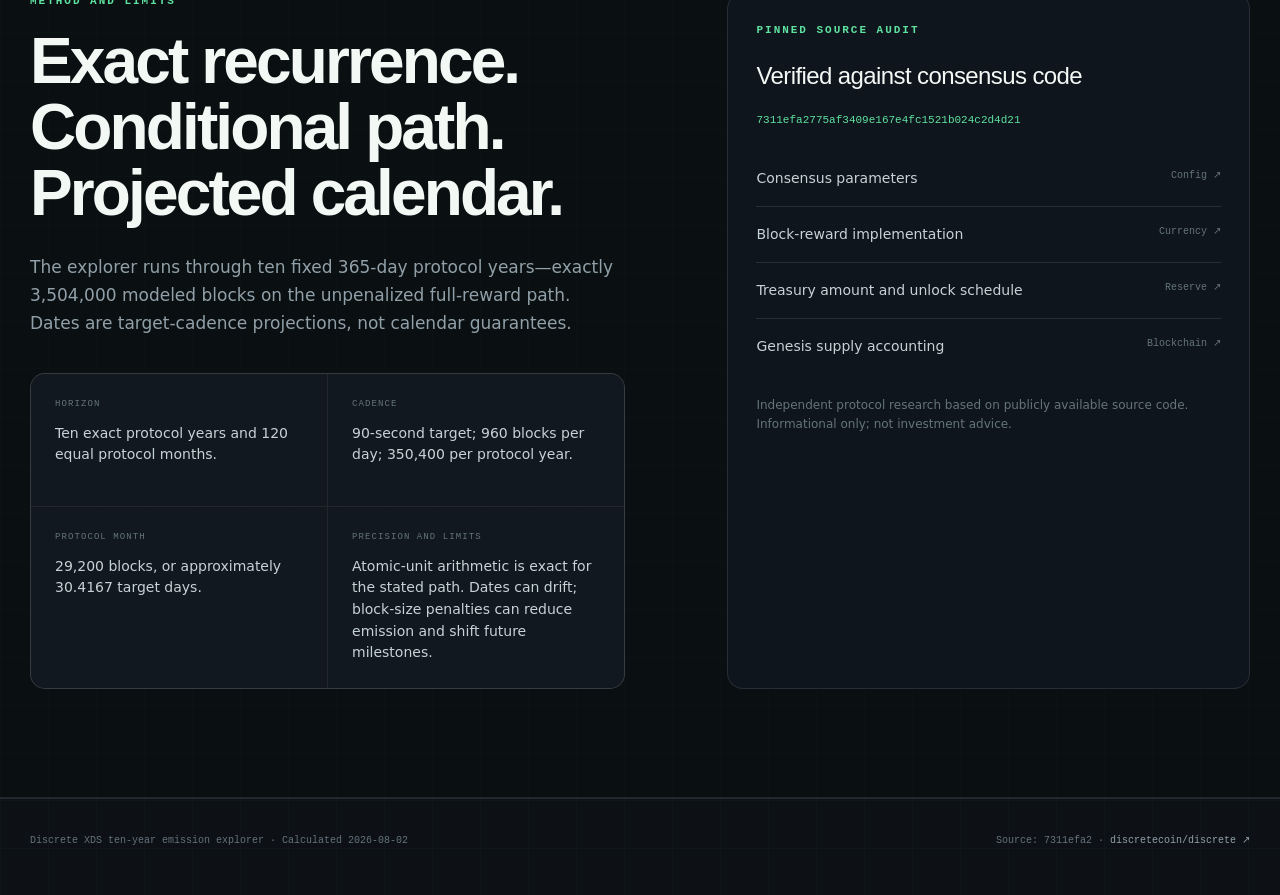
==== commit 95c263fb: "Merge pull request #7 from MatthewFreeman/fix/emission-curve-interactions Refine emission curve inte" ====
--- a/emission/index.html
+++ b/emission/index.html
@@ -1,4 +1,4 @@
-<!DOCTYPE html><html lang="en"><head><meta charSet="utf-8"/><meta name="viewport" content="width=device-width, initial-scale=1"/><link rel="preload" href="/emission/_next/static/media/03fc1b4a8d284b5e-s.p.0wiir8udbzjvx.woff2" as="font" crossorigin="" type="font/woff2"/><link rel="preload" href="/emission/_next/static/media/23b7a97ae3b5c134-s.p.226pwps5o-gq_.woff2" as="font" crossorigin="" type="font/woff2"/><link rel="preload" href="/emission/_next/static/media/99e609270109b47d-s.p.40sczeszzbjw1.woff2" as="font" crossorigin="" type="font/woff2"/><link rel="preload" href="/emission/_next/static/media/c41ca59f1c34ba31-s.p.2y2uoi4t910qy.woff2" as="font" crossorigin="" type="font/woff2"/><link rel="preload" href="/emission/_next/static/media/effe91970fc4db64-s.p.0oace-s_gkfks.woff2" as="font" crossorigin="" type="font/woff2"/><link rel="preload" as="image" href="logo.svg"/><link rel="stylesheet" href="/emission/_next/static/chunks/2e8hohh01_yph.css" data-precedence="next"/><link rel="preload" as="script" fetchPriority="low" href="/emission/_next/static/chunks/1jq4o6yq14o4c.js"/><script src="/emission/_next/static/chunks/09zg3mwk64_-u.js" async=""></script><script src="/emission/_next/static/chunks/25o46h8mdjlrg.js" async=""></script><script src="/emission/_next/static/chunks/turbopack-3ofegu6ssd_yf.js" async=""></script><script src="/emission/_next/static/chunks/158myu8e_yme3.js" async=""></script><script src="/emission/_next/static/chunks/0wekzv95ha3e0.js" async=""></script><meta name="next-size-adjust" content=""/><meta name="theme-color" content="#0d1115"/><meta name="color-scheme" content="dark"/><title>XDS Ten-Year Emission Explorer: A Code-Derived Analysis</title><meta name="description" content="Explore ten protocol years of XDS issuance, monthly block rewards, generated supply, and the exact transition into perpetual tail emission."/><meta name="application-name" content="Discrete Emission Explorer"/><meta name="author" content="Discrete protocol research"/><meta name="keywords" content="Discrete,XDS,emission,mining,block reward,Treasury Reserve,cryptocurrency supply"/><link rel="canonical" href="https://explorer.discrete.cash/emission/"/><meta property="og:title" content="When Does XDS Enter Tail Emission?"/><meta property="og:description" content="Explore ten years of monthly XDS issuance, generated supply, and block rewards—replayed from consensus code."/><meta property="og:url" content="https://explorer.discrete.cash/emission/"/><meta property="og:site_name" content="Discrete Emission Explorer"/><meta property="og:image" content="https://explorer.discrete.cash/emission/og.png"/><meta property="og:image:width" content="1200"/><meta property="og:image:height" content="630"/><meta property="og:image:alt" content="XDS ten-year emission explorer and tail-emission crossover at block 1,093,337"/><meta property="og:type" content="website"/><meta name="twitter:card" content="summary_large_image"/><meta name="twitter:title" content="When Does XDS Enter Tail Emission?"/><meta name="twitter:description" content="A visual, reproducible analysis of ten XDS protocol years and the reward curve&#x27;s transition into perpetual tail emission."/><meta name="twitter:image" content="https://explorer.discrete.cash/emission/og.png"/><link rel="icon" href="https://explorer.discrete.cash/emission/favicon.png"/><link rel="apple-touch-icon" href="https://explorer.discrete.cash/emission/apple-touch-icon.png"/><script src="/emission/_next/static/chunks/0cz1d0mv5g_q7.js" noModule=""></script></head><body class="sora_c58d8253-module__A6RG-G__variable ibm_plex_sans_25cd156c-module__K_aYlq__variable ibm_plex_mono_87f81fa4-module__sL176q__variable"><div hidden=""><!--$--><!--/$--></div><div class="site-shell"><header class="site-header"><div class="container header-inner"><a class="brand" href="https://explorer.discrete.cash/" aria-label="Back to Discrete Explorer"><img src="logo.svg" alt="" width="30" height="30"/><span><span>Discrete / Emission Explorer</span><small>Consensus, not marketing</small></span></a><nav class="nav-links" aria-label="Report navigation"><a href="#explorer">Emission</a><a href="#treasury">Treasury</a><a href="#mechanics">Mechanics</a><a href="#sources">Sources</a></nav></div><nav class="mobile-section-nav" aria-label="Mobile report navigation"><a href="#explorer">Emission</a><a href="#treasury">Treasury</a><a href="#mechanics">Mechanics</a><a href="#sources">Sources</a></nav></header><main id="top"><section class="hero"><div class="container"><div class="hero-grid"><div><p class="eyebrow">Consensus analysis · Blocks 1–3,504,000</p><h1>Ten years of XDS emission, month by month.</h1><p class="hero-lede">A sequential, unpenalized full-reward reconstruction of Discrete&#x27;s integer reward formula. Choose any protocol year to inspect monthly miner issuance, the circulating-supply path, Treasury schedule, and the reward curve—including the point where the perpetual tail becomes dominant.</p><div class="hero-actions" aria-label="Explore the report"><a class="hero-action primary" href="#explorer">Explore emission ↓</a><a class="hero-action" href="#treasury">Treasury unlocks</a></div></div><aside class="result-panel" aria-label="Tail-emission transition"><div class="result-label">Tail dominates the full-reward path at block</div><div class="result-number">1,093,337</div><div class="result-unit">Projected Sep 5, 2029 · 1.18 XDS/block</div><p class="result-warning">21M is not a hard cap. Percentage-based tail issuance continues indefinitely.</p></aside></div><div class="metric-strip" aria-label="Key emission metrics"><div class="metric"><div class="metric-value">15,757,800.88</div><div class="metric-label">XDS generated at block 350,400 · Year 1</div></div><div class="metric"><div class="metric-value">23,729,945.64</div><div class="metric-label">XDS generated at block 3,504,000 · Year 10</div></div><div class="metric"><div class="metric-value">1,091,116</div><div class="metric-label">First block where base and tail both equal 1.18</div></div><div class="metric"><div class="metric-value">76.10 → 1.35</div><div class="metric-label">First reward → Year 10 reward · XDS/block</div></div></div></div></section><section class="section" id="explorer"><div class="container"><div class="section-heading"><div><p class="section-kicker">Ten-year emission explorer</p><h2>One year. Twelve months. Two focused views.</h2></div><p class="section-intro">Each year is exactly 350,400 target blocks, split into 12 equal 29,200-block protocol months. Projected UTC dates are secondary; exact block ranges are the authoritative reference. Values assume no block-size reward penalty. Emission controls stay here; the Treasury section has its own independent five-year schedule.</p></div><div class="year-context" aria-live="polite"><div class="year-context-heading"><div><span>Protocol Year <!-- -->1</span><strong>≈ Jul 24, 2026 – Jul 24, 2027</strong><small class="projection-context">Target-cadence projection · 90 s/block</small></div><span class="regime-badge base">base regime</span></div><div class="year-metrics"><div><span>Exact blocks</span><strong>1<!-- -->–<!-- -->350,400</strong></div><div><span>Miner issuance</span><strong>14,707,800.88<!-- --> XDS</strong></div><div><span>Circulating supply at year end</span><strong>14,957,800.88<!-- --> XDS</strong></div><div><span>Reward across year</span><strong>76.10<!-- --> → <!-- -->19.99</strong></div></div></div><div class="chart-shell"><div class="chart-toolbar"><div class="chart-legend" aria-label="Explorer status"><span class="legend-item"><span class="legend-bar" aria-hidden="true"></span> Selected month updates the chart and exact readout</span></div><a class="download-link" href="data/emission-decade.csv" download="">Download 10 years + reserve · CSV ↓</a></div><section class="combined-chart" id="unified-chart" aria-labelledby="combined-chart-heading" tabindex="-1"><div class="combined-chart-head"><div><h3 id="combined-chart-heading">Monthly protocol dynamics</h3><p>Stacked bars add any Treasury batch available from that month’s first block to miner issuance. Choose circulating supply or block reward for the right-axis line.</p></div><fieldset class="line-metric-toggle" aria-describedby="line-overlay-definition"><legend>Main right-axis line</legend><button type="button" data-selected="true" aria-pressed="true">Circulating supply</button><button type="button" data-selected="false" aria-pressed="false">Block reward</button></fieldset></div><div class="active-legend" aria-label="Active chart series"><span><i class="legend-swatch bars miner"></i> Miner issuance</span><span><i class="legend-swatch bars unlock"></i>Unlock entering month</span><span class="line-legend-item"><i class="legend-swatch line unlocked"></i><span class="line-legend-labels"><span aria-hidden="false" data-active="true">Circulating supply · XDS</span><span aria-hidden="true" data-active="false">Block reward · XDS / block</span></span></span><span class="scale-note">Left: monthly stacked flow · Right: selected line</span></div><p class="overlay-definition unlocked" id="line-overlay-definition" aria-live="polite"><span class="overlay-definition-copies"><span aria-hidden="false" data-active="true">Amber caps use the same monthly XDS scale as miner issuance. <!-- -->The main line shows circulating supply: cumulative miner issuance plus Treasury available from each month’s first block. Locked Treasury batches are excluded.</span><span aria-hidden="true" data-active="false">Amber caps use the same monthly XDS scale as miner issuance. <!-- -->The main line shows reward on the final block of each protocol month, assuming no block-size penalty.</span></span></p><div class="year-selector-shell emission-year-selector-shell"><div class="year-selector-head"><span id="year-selector-label">Choose the protocol year</span><span>Year 1–10 · selected year updates this chart</span></div><div class="year-selector" role="group" aria-labelledby="year-selector-label"><button class="year-button" data-selected="true" data-regime="base" type="button" aria-pressed="true" aria-label="Protocol Year 1, base emission regime"><span>Y<!-- -->1</span><small>base</small></button><button class="year-button" data-selected="false" data-regime="base" type="button" aria-pressed="false" aria-label="Protocol Year 2, base emission regime"><span>Y<!-- -->2</span><small>base</small></button><button class="year-button" data-selected="false" data-regime="base" type="button" aria-pressed="false" aria-label="Protocol Year 3, base emission regime"><span>Y<!-- -->3</span><small>base</small></button><button class="year-button" data-selected="false" data-regime="transition" type="button" aria-pressed="false" aria-label="Protocol Year 4, transition emission regime"><span>Y<!-- -->4</span><small>Crossover</small></button><button class="year-button" data-selected="false" data-regime="tail" type="button" aria-pressed="false" aria-label="Protocol Year 5, tail emission regime"><span>Y<!-- -->5</span><small>tail</small></button><button class="year-button" data-selected="false" data-regime="tail" type="button" aria-pressed="false" aria-label="Protocol Year 6, tail emission regime"><span>Y<!-- -->6</span><small>tail</small></button><button class="year-button" data-selected="false" data-regime="tail" type="button" aria-pressed="false" aria-label="Protocol Year 7, tail emission regime"><span>Y<!-- -->7</span><small>tail</small></button><button class="year-button" data-selected="false" data-regime="tail" type="button" aria-pressed="false" aria-label="Protocol Year 8, tail emission regime"><span>Y<!-- -->8</span><small>tail</small></button><button class="year-button" data-selected="false" data-regime="tail" type="button" aria-pressed="false" aria-label="Protocol Year 9, tail emission regime"><span>Y<!-- -->9</span><small>tail</small></button><button class="year-button" data-selected="false" data-regime="tail" type="button" aria-pressed="false" aria-label="Protocol Year 10, tail emission regime"><span>Y<!-- -->10</span><small>tail</small></button></div></div><div class="chart-viewport desktop-chart-viewport" tabindex="0" aria-label="Monthly protocol chart"><svg class="combined-chart-svg" viewBox="0 0 1020 398" aria-hidden="true" focusable="false"><defs><linearGradient id="combined-supply-gradient" x1="0" y1="0" x2="0" y2="1"><stop offset="0" stop-color="#c7d2d7" stop-opacity="0.1"></stop><stop offset="1" stop-color="#c7d2d7" stop-opacity="0"></stop></linearGradient></defs><text class="axis-title" x="84" y="22">MONTHLY MINED + UNLOCK ENTERING MONTH · XDS</text><text class="axis-title right unlocked" x="916" y="22" text-anchor="end">CIRCULATING SUPPLY · XDS</text><g><line class="grid-line" x1="84" x2="916" y1="338" y2="338"></line><text class="axis-text" x="72" y="342" text-anchor="end">0</text><text class="axis-text right unlocked" x="928" y="342">0</text></g><g><line class="grid-line" x1="84" x2="916" y1="268" y2="268"></line><text class="axis-text" x="72" y="272" text-anchor="end">625K</text><text class="axis-text right unlocked" x="928" y="272">5.00M</text></g><g><line class="grid-line" x1="84" x2="916" y1="198" y2="198"></line><text class="axis-text" x="72" y="202" text-anchor="end">1.25M</text><text class="axis-text right unlocked" x="928" y="202">10.0M</text></g><g><line class="grid-line" x1="84" x2="916" y1="128" y2="128"></line><text class="axis-text" x="72" y="132" text-anchor="end">1.88M</text><text class="axis-text right unlocked" x="928" y="132">15.0M</text></g><g><line class="grid-line" x1="84" x2="916" y1="58" y2="58"></line><text class="axis-text" x="72" y="62" text-anchor="end">2.50M</text><text class="axis-text right unlocked" x="928" y="62">20.0M</text></g><rect class="selected-month-band" x="84" y="58" width="69.33333333333333" height="280" visibility="visible"></rect><path class="combined-area" d="M 118.66666666666666 307.86101966 L 188 281.52519364 L 257.3333333333333 257.96541684 L 326.66666666666663 236.18906658 L 396 217.33436791999998 L 465.3333333333333 200.46713516 L 534.6666666666666 184.67787216 L 604 171.17916316 L 673.3333333333333 159.10334878 L 742.6666666666666 147.60044324 L 812 137.9362669 L 881.3333333333333 129.29078767999997 L 881.3333333333333 338 L 118.66666666666666 338 Z"></path><g class="combined-bar" data-selected="true"><rect class="miner-segment" data-mined-xds="2102784.31" x="99.25333333333333" y="102.48815728" width="38.82666666666667" height="235.51184272" rx="3"></rect><text class="miner-value-label" x="118.66666666666666" y="116.48815728" dominant-baseline="middle" text-anchor="middle">2.10M</text><text class="month-text" x="118.66666666666666" y="368" text-anchor="middle">M<!-- -->1</text></g><g class="combined-bar" data-selected="false"><rect class="miner-segment" data-mined-xds="1881130.43" x="168.58666666666667" y="127.31339184000001" width="38.82666666666667" height="210.68660816" rx="3"></rect><text class="miner-value-label" x="188" y="141.31339184" dominant-baseline="middle" text-anchor="middle">1.88M</text><text class="month-text" x="188" y="368" text-anchor="middle">M<!-- -->2</text></g><g class="combined-bar" data-selected="false"><rect class="miner-segment" data-mined-xds="1682841.20" x="237.92" y="149.52178560000002" width="38.82666666666667" height="188.47821439999998" rx="3"></rect><text class="miner-value-label" x="257.3333333333333" y="163.52178560000002" dominant-baseline="middle" text-anchor="middle">1.68M</text><text class="month-text" x="257.3333333333333" y="368" text-anchor="middle">M<!-- -->3</text></g><g class="combined-bar" data-selected="false"><rect class="miner-segment" data-mined-xds="1505453.59" x="307.2533333333333" y="169.38919792" width="38.82666666666667" height="168.61080208" rx="1"></rect><rect class="unlock-segment" data-unlock-xds="50000.00" x="307.2533333333333" y="163.78919791999996" width="38.82666666666667" height="5.600000000000023" rx="3"></rect><text class="miner-value-label" x="326.66666666666663" y="183.38919792" dominant-baseline="middle" text-anchor="middle">1.51M</text><text class="unlock-value-label" x="326.66666666666663" y="155.78919791999996" text-anchor="middle">+<!-- -->50.0K</text><text class="month-text" x="326.66666666666663" y="368" text-anchor="middle">M<!-- -->4</text></g><g class="combined-bar" data-selected="false"><rect class="miner-segment" data-mined-xds="1346764.19" x="376.58666666666664" y="187.16241072" width="38.82666666666667" height="150.83758928" rx="3"></rect><text class="miner-value-label" x="396" y="201.16241072" dominant-baseline="middle" text-anchor="middle">1.35M</text><text class="month-text" x="396" y="368" text-anchor="middle">M<!-- -->5</text></g><g class="combined-bar" data-selected="false"><rect class="miner-segment" data-mined-xds="1204802.34" x="445.91999999999996" y="203.06213792" width="38.82666666666667" height="134.93786208" rx="3"></rect><text class="miner-value-label" x="465.3333333333333" y="217.06213792" dominant-baseline="middle" text-anchor="middle">1.20M</text><text class="month-text" x="465.3333333333333" y="368" text-anchor="middle">M<!-- -->6</text></g><g class="combined-bar" data-selected="false"><rect class="miner-segment" data-mined-xds="1077804.50" x="515.2533333333333" y="217.28589599999998" width="38.82666666666667" height="120.71410400000002" rx="1"></rect><rect class="unlock-segment" data-unlock-xds="50000.00" x="515.2533333333333" y="211.685896" width="38.82666666666667" height="5.599999999999966" rx="3"></rect><text class="miner-value-label" x="534.6666666666666" y="231.28589599999998" dominant-baseline="middle" text-anchor="middle">1.08M</text><text class="unlock-value-label" x="534.6666666666666" y="203.685896" text-anchor="middle">+<!-- -->50.0K</text><text class="month-text" x="534.6666666666666" y="368" text-anchor="middle">M<!-- -->7</text></g><g class="combined-bar" data-selected="false"><rect class="miner-segment" data-mined-xds="964193.50" x="584.5866666666667" y="230.01032800000002" width="38.82666666666667" height="107.98967199999998" rx="3"></rect><text class="miner-value-label" x="604" y="244.01032800000002" dominant-baseline="middle" text-anchor="middle">964K</text><text class="month-text" x="604" y="368" text-anchor="middle">M<!-- -->8</text></g><g class="combined-bar" data-selected="false"><rect class="miner-segment" data-mined-xds="862558.17" x="653.92" y="241.39348496" width="38.82666666666667" height="96.60651504" rx="3"></rect><text class="miner-value-label" x="673.3333333333333" y="255.39348496" dominant-baseline="middle" text-anchor="middle">863K</text><text class="month-text" x="673.3333333333333" y="368" text-anchor="middle">M<!-- -->9</text></g><g class="combined-bar" data-selected="false"><rect class="miner-segment" data-mined-xds="771636.11" x="723.2533333333333" y="251.57675568000002" width="38.82666666666667" height="86.42324431999998" rx="1"></rect><rect class="unlock-segment" data-unlock-xds="50000.00" x="723.2533333333333" y="245.97675568" width="38.82666666666667" height="5.600000000000023" rx="3"></rect><text class="miner-value-label" x="742.6666666666666" y="265.57675568" dominant-baseline="middle" text-anchor="middle">772K</text><text class="unlock-value-label" x="742.6666666666666" y="237.97675568" text-anchor="middle">+<!-- -->50.0K</text><text class="month-text" x="742.6666666666666" y="368" text-anchor="middle">M<!-- -->10</text></g><g class="combined-bar" data-selected="false"><rect class="miner-segment" data-mined-xds="690298.31" x="792.5866666666667" y="260.68658928" width="38.82666666666667" height="77.31341071999998" rx="3"></rect><text class="miner-value-label" x="812" y="274.68658928" dominant-baseline="middle" text-anchor="middle">690K</text><text class="month-text" x="812" y="368" text-anchor="middle">M<!-- -->11</text></g><g class="combined-bar" data-selected="false"><rect class="miner-segment" data-mined-xds="617534.23" x="861.92" y="268.83616624" width="38.82666666666667" height="69.16383375999999" rx="3"></rect><text class="miner-value-label" x="881.3333333333333" y="282.83616624" dominant-baseline="middle" text-anchor="middle">618K</text><text class="month-text" x="881.3333333333333" y="368" text-anchor="middle">M<!-- -->12</text></g><path class="combined-overlay-line unlocked" d="M 118.66666666666666 307.86101966 L 188 281.52519364 L 257.3333333333333 257.96541684 L 326.66666666666663 236.18906658 L 396 217.33436791999998 L 465.3333333333333 200.46713516 L 534.6666666666666 184.67787216 L 604 171.17916316 L 673.3333333333333 159.10334878 L 742.6666666666666 147.60044324 L 812 137.9362669 L 881.3333333333333 129.29078767999997"></path><circle class="combined-overlay-point unlocked" data-selected="true" cx="118.66666666666666" cy="307.86101966" r="5.5" visibility="visible"></circle><line class="selection-guide" x1="118.66666666666666" x2="118.66666666666666" y1="58" y2="338" visibility="visible"></line><g class="selected-overlay-label unlocked" visibility="visible"><rect x="126.66666666666666" y="293.86101966" width="76" height="24" rx="5"></rect><text x="164.66666666666666" y="309.86101966" text-anchor="middle">2.15M</text></g><rect class="month-hit-target" x="84" y="58" width="69.33333333333333" height="318"></rect><rect class="month-hit-target" x="153.33333333333331" y="58" width="69.33333333333333" height="318"></rect><rect class="month-hit-target" x="222.66666666666666" y="58" width="69.33333333333333" height="318"></rect><rect class="month-hit-target" x="292" y="58" width="69.33333333333333" height="318"></rect><rect class="month-hit-target" x="361.3333333333333" y="58" width="69.33333333333333" height="318"></rect><rect class="month-hit-target" x="430.66666666666663" y="58" width="69.33333333333333" height="318"></rect><rect class="month-hit-target" x="500" y="58" width="69.33333333333333" height="318"></rect><rect class="month-hit-target" x="569.3333333333333" y="58" width="69.33333333333333" height="318"></rect><rect class="month-hit-target" x="638.6666666666666" y="58" width="69.33333333333333" height="318"></rect><rect class="month-hit-target" x="708" y="58" width="69.33333333333333" height="318"></rect><rect class="month-hit-target" x="777.3333333333333" y="58" width="69.33333333333333" height="318"></rect><rect class="month-hit-target" x="846.6666666666666" y="58" width="69.33333333333333" height="318"></rect></svg></div><div class="mobile-chart-overview" role="group" aria-label="All 12 protocol months in the emission chart"><div class="mobile-axis-summary" aria-hidden="true"><span>Left · 0–<!-- -->2.50M</span><span class="unlocked">Cumulative · 0–20.0M</span></div><svg class="mobile-chart-svg mobile-emission-chart" viewBox="0 0 360 236" aria-hidden="true" focusable="false"><line class="grid-line" x1="32" x2="328" y1="206" y2="206"></line><line class="grid-line" x1="32" x2="328" y1="115" y2="115"></line><line class="grid-line" x1="32" x2="328" y1="24" y2="24"></line><rect class="selected-month-band" x="32" y="24" width="24.666666666666668" height="182" visibility="visible"></rect><g class="combined-bar" data-selected="true"><rect class="miner-segment" data-mined-xds="2102784.31" x="37.67333333333333" y="52.917302232" width="13.320000000000002" height="153.082697768" rx="2"></rect><text class="month-text" x="44.333333333333336" y="225" text-anchor="middle">1</text></g><g class="combined-bar" data-selected="false"><rect class="miner-segment" data-mined-xds="1881130.43" x="62.339999999999996" y="69.05370469600001" width="13.320000000000002" height="136.946295304" rx="2"></rect><text class="month-text" x="69" y="225" text-anchor="middle">2</text></g><g class="combined-bar" data-selected="false"><rect class="miner-segment" data-mined-xds="1682841.20" x="87.00666666666667" y="83.48916064000001" width="13.320000000000002" height="122.51083935999999" rx="2"></rect><text class="month-text" x="93.66666666666667" y="225" text-anchor="middle">3</text></g><g class="combined-bar" data-selected="false"><rect class="miner-segment" data-mined-xds="1505453.59" x="111.67333333333335" y="96.40297864799999" width="13.320000000000002" height="109.59702135200001" rx="1"></rect><rect class="unlock-segment" data-unlock-xds="50000.00" x="111.67333333333335" y="92.76297864799999" width="13.320000000000002" height="3.6400000000000006" rx="2"></rect><text class="month-text" x="118.33333333333334" y="225" text-anchor="middle">4</text></g><g class="combined-bar" data-selected="false"><rect class="miner-segment" data-mined-xds="1346764.19" x="136.34" y="107.955566968" width="13.320000000000002" height="98.044433032" rx="2"></rect><text class="month-text" x="143" y="225" text-anchor="middle">5</text></g><g class="combined-bar" data-selected="false"><rect class="miner-segment" data-mined-xds="1204802.34" x="161.0066666666667" y="118.290389648" width="13.320000000000002" height="87.709610352" rx="2"></rect><text class="month-text" x="167.66666666666669" y="225" text-anchor="middle">6</text></g><g class="combined-bar" data-selected="false"><rect class="miner-segment" data-mined-xds="1077804.50" x="185.67333333333335" y="127.5358324" width="13.320000000000002" height="78.4641676" rx="1"></rect><rect class="unlock-segment" data-unlock-xds="50000.00" x="185.67333333333335" y="123.8958324" width="13.320000000000002" height="3.6400000000000006" rx="2"></rect><text class="month-text" x="192.33333333333334" y="225" text-anchor="middle">7</text></g><g class="combined-bar" data-selected="false"><rect class="miner-segment" data-mined-xds="964193.50" x="210.34" y="135.8067132" width="13.320000000000002" height="70.19328680000001" rx="2"></rect><text class="month-text" x="217" y="225" text-anchor="middle">8</text></g><g class="combined-bar" data-selected="false"><rect class="miner-segment" data-mined-xds="862558.17" x="235.0066666666667" y="143.205765224" width="13.320000000000002" height="62.794234775999996" rx="2"></rect><text class="month-text" x="241.66666666666669" y="225" text-anchor="middle">9</text></g><g class="combined-bar" data-selected="false"><rect class="miner-segment" data-mined-xds="771636.11" x="259.67333333333335" y="149.824891192" width="13.320000000000002" height="56.175108808000005" rx="1"></rect><rect class="unlock-segment" data-unlock-xds="50000.00" x="259.67333333333335" y="146.184891192" width="13.320000000000002" height="3.6399999999999864" rx="2"></rect><text class="month-text" x="266.33333333333337" y="225" text-anchor="middle">10</text></g><g class="combined-bar" data-selected="false"><rect class="miner-segment" data-mined-xds="690298.31" x="284.34" y="155.746283032" width="13.320000000000002" height="50.25371696799999" rx="2"></rect><text class="month-text" x="291" y="225" text-anchor="middle">11</text></g><g class="combined-bar" data-selected="false"><rect class="miner-segment" data-mined-xds="617534.23" x="309.00666666666666" y="161.043508056" width="13.320000000000002" height="44.95649194399999" rx="2"></rect><text class="month-text" x="315.6666666666667" y="225" text-anchor="middle">12</text></g><path class="combined-overlay-line unlocked" d="M 44.333333333333336 186.409662779 L 69 169.291375866 L 93.66666666666667 153.977520946 L 118.33333333333334 139.822893277 L 143 127.567339148 L 167.66666666666669 116.603637854 L 192.33333333333334 106.340616904 L 217 97.566456054 L 241.66666666666669 89.717176707 L 266.33333333333337 82.24028810600001 L 291 75.95857348499999 L 315.6666666666667 70.339011992"></path><circle class="combined-overlay-point unlocked" data-selected="true" cx="44.333333333333336" cy="186.409662779" r="4" visibility="visible"></circle><line class="selection-guide" x1="44.333333333333336" x2="44.333333333333336" y1="24" y2="206" visibility="visible"></line><g class="selected-overlay-label unlocked" visibility="visible"><rect x="52.333333333333336" y="154.409662779" width="76" height="24" rx="5"></rect><text x="90.33333333333334" y="170.409662779" text-anchor="middle">2.15M</text></g><rect class="month-hit-target" x="32" y="24" width="24.666666666666668" height="208"></rect><rect class="month-hit-target" x="56.66666666666667" y="24" width="24.666666666666668" height="208"></rect><rect class="month-hit-target" x="81.33333333333334" y="24" width="24.666666666666668" height="208"></rect><rect class="month-hit-target" x="106" y="24" width="24.666666666666668" height="208"></rect><rect class="month-hit-target" x="130.66666666666669" y="24" width="24.666666666666668" height="208"></rect><rect class="month-hit-target" x="155.33333333333334" y="24" width="24.666666666666668" height="208"></rect><rect class="month-hit-target" x="180" y="24" width="24.666666666666668" height="208"></rect><rect class="month-hit-target" x="204.66666666666669" y="24" width="24.666666666666668" height="208"></rect><rect class="month-hit-target" x="229.33333333333334" y="24" width="24.666666666666668" height="208"></rect><rect class="month-hit-target" x="254" y="24" width="24.666666666666668" height="208"></rect><rect class="month-hit-target" x="278.6666666666667" y="24" width="24.666666666666668" height="208"></rect><rect class="month-hit-target" x="303.33333333333337" y="24" width="24.666666666666668" height="208"></rect></svg></div><p class="mobile-chart-hint">Tap a month or choose one below for the exact readout.</p><div class="month-navigator" role="group" aria-label="Emission protocol month navigation"><button type="button" disabled="" aria-label="Select previous protocol month">← <span>Previous</span></button><div class="month-navigator-center"><label class="month-navigator-current" for="emission-month-select"><span>Protocol month</span><select id="emission-month-select" aria-label="Select emission protocol month" aria-describedby="emission-month-select-period"><option value="0" selected="">M<!-- -->1<!-- --> of 12</option><option value="1">M<!-- -->2<!-- --> of 12</option><option value="2">M<!-- -->3<!-- --> of 12</option><option value="3">M<!-- -->4<!-- --> of 12</option><option value="4">M<!-- -->5<!-- --> of 12</option><option value="5">M<!-- -->6<!-- --> of 12</option><option value="6">M<!-- -->7<!-- --> of 12</option><option value="7">M<!-- -->8<!-- --> of 12</option><option value="8">M<!-- -->9<!-- --> of 12</option><option value="9">M<!-- -->10<!-- --> of 12</option><option value="10">M<!-- -->11<!-- --> of 12</option><option value="11">M<!-- -->12<!-- --> of 12</option></select><small id="emission-month-select-period" title="Target-cadence projection: ≈ Jul 24 – Aug 23, 2026">Target · <!-- -->≈ Jul 24 – Aug 23, 2026</small></label><button class="today-button" type="button" disabled=""><span>Today</span><small>Connecting to RPC</small></button></div><button type="button" aria-label="Select next protocol month"><span>Next</span> →</button></div></section><div class="chart-readout" role="status" aria-label="Selected protocol month readout" aria-live="polite" aria-atomic="true"><div class="readout-item"><div class="readout-label">Target period · Year <!-- -->1<!-- --> · Month <!-- -->1</div><div class="readout-value">≈ Jul 24 – Aug 23, 2026</div></div><div class="readout-item"><div class="readout-label">Exact blocks</div><div class="readout-value">1<!-- -->–<!-- -->29,200</div></div><div class="readout-item"><div class="readout-label">Miner issuance</div><div class="readout-value">2,102,784.31<!-- --> XDS</div><div class="readout-subvalue" data-active="false">Treasury unlock entering month: <!-- -->0.00<!-- --> XDS<br/>Stacked total: <!-- -->2,102,784.31<!-- --> XDS</div></div><div class="readout-item"><div class="readout-label">Circulating supply through month</div><div class="readout-value">2,152,784.31<!-- --> XDS</div><div class="readout-subvalue">Treasury: <!-- -->50,000.00<!-- --> XDS available from month start<br/>1,000,000.00<!-- --> XDS still locked at month start</div></div><div class="readout-item"><div class="readout-label">Reward across month</div><div class="readout-value">76.10<!-- --> → <!-- -->68.08<!-- --> XDS</div></div><div class="readout-item"><div class="readout-label">Regime at month end</div><div class="readout-value">Base curve</div></div></div><details class="exact-table"><summary>View Year <!-- -->1<!-- --> monthly data</summary><div class="table-wrap emission-table-wrap"><table class="data-table emission-data-table"><caption class="sr-only">Exact XDS emission data for protocol Year <!-- -->1</caption><thead><tr><th>Month / target dates</th><th>Exact blocks</th><th>Monthly flow · XDS</th><th>Treasury at month start · XDS</th><th>Cumulative totals · XDS</th><th>Reward · XDS / block</th></tr></thead><tbody><tr><td data-label="Protocol month"><span class="table-cell-stack month"><strong>M<!-- -->1</strong><small>≈ Jul 24 – Aug 23, 2026</small></span></td><td data-label="Exact blocks"><span class="table-cell-stack"><strong>1<!-- -->–<!-- -->29,200</strong></span></td><td data-label="Monthly flow · XDS"><span class="table-cell-stack"><strong>2,102,784.31</strong><small>Miner issuance</small><small class="table-cell-accent" data-active="false">+ <!-- -->0.00<!-- --> unlock</small><small>= <!-- -->2,102,784.31<!-- --> stacked</small></span></td><td data-label="Treasury at month start · XDS"><span class="table-cell-stack"><strong>50,000.00</strong><small>Available</small><small>1,000,000.00<!-- --> locked</small></span></td><td data-label="Cumulative totals · XDS"><span class="table-cell-stack"><strong>2,152,784.31</strong><small>Circulating supply</small><small>Consensus-generated supply: <!-- -->3,152,784.31</small></span></td><td data-label="Reward · XDS / block"><span class="table-cell-stack"><strong>76.10<!-- --> → <!-- -->68.08</strong></span></td></tr><tr><td data-label="Protocol month"><span class="table-cell-stack month"><strong>M<!-- -->2</strong><small>≈ Aug 23 – Sep 22, 2026</small></span></td><td data-label="Exact blocks"><span class="table-cell-stack"><strong>29,201<!-- -->–<!-- -->58,400</strong></span></td><td data-label="Monthly flow · XDS"><span class="table-cell-stack"><strong>1,881,130.43</strong><small>Miner issuance</small><small class="table-cell-accent" data-active="false">+ <!-- -->0.00<!-- --> unlock</small><small>= <!-- -->1,881,130.43<!-- --> stacked</small></span></td><td data-label="Treasury at month start · XDS"><span class="table-cell-stack"><strong>50,000.00</strong><small>Available</small><small>1,000,000.00<!-- --> locked</small></span></td><td data-label="Cumulative totals · XDS"><span class="table-cell-stack"><strong>4,033,914.74</strong><small>Circulating supply</small><small>Consensus-generated supply: <!-- -->5,033,914.74</small></span></td><td data-label="Reward · XDS / block"><span class="table-cell-stack"><strong>68.08<!-- --> → <!-- -->60.90</strong></span></td></tr><tr><td data-label="Protocol month"><span class="table-cell-stack month"><strong>M<!-- -->3</strong><small>≈ Sep 22 – Oct 23, 2026</small></span></td><td data-label="Exact blocks"><span class="table-cell-stack"><strong>58,401<!-- -->–<!-- -->87,600</strong></span></td><td data-label="Monthly flow · XDS"><span class="table-cell-stack"><strong>1,682,841.20</strong><small>Miner issuance</small><small class="table-cell-accent" data-active="false">+ <!-- -->0.00<!-- --> unlock</small><small>= <!-- -->1,682,841.20<!-- --> stacked</small></span></td><td data-label="Treasury at month start · XDS"><span class="table-cell-stack"><strong>50,000.00</strong><small>Available</small><small>1,000,000.00<!-- --> locked</small></span></td><td data-label="Cumulative totals · XDS"><span class="table-cell-stack"><strong>5,716,755.94</strong><small>Circulating supply</small><small>Consensus-generated supply: <!-- -->6,716,755.94</small></span></td><td data-label="Reward · XDS / block"><span class="table-cell-stack"><strong>60.90<!-- --> → <!-- -->54.48</strong></span></td></tr><tr><td data-label="Protocol month"><span class="table-cell-stack month"><strong>M<!-- -->4</strong><small>≈ Oct 23 – Nov 22, 2026</small></span></td><td data-label="Exact blocks"><span class="table-cell-stack"><strong>87,601<!-- -->–<!-- -->116,800</strong></span></td><td data-label="Monthly flow · XDS"><span class="table-cell-stack"><strong>1,505,453.59</strong><small>Miner issuance</small><small class="table-cell-accent" data-active="true">+ <!-- -->50,000.00<!-- --> unlock</small><small>= <!-- -->1,555,453.59<!-- --> stacked</small></span></td><td data-label="Treasury at month start · XDS"><span class="table-cell-stack"><strong>100,000.00</strong><small>Available</small><small>950,000.00<!-- --> locked</small></span></td><td data-label="Cumulative totals · XDS"><span class="table-cell-stack"><strong>7,272,209.53</strong><small>Circulating supply</small><small>Consensus-generated supply: <!-- -->8,222,209.53</small></span></td><td data-label="Reward · XDS / block"><span class="table-cell-stack"><strong>54.48<!-- --> → <!-- -->48.74</strong></span></td></tr><tr><td data-label="Protocol month"><span class="table-cell-stack month"><strong>M<!-- -->5</strong><small>≈ Nov 22 – Dec 23, 2026</small></span></td><td data-label="Exact blocks"><span class="table-cell-stack"><strong>116,801<!-- -->–<!-- -->146,000</strong></span></td><td data-label="Monthly flow · XDS"><span class="table-cell-stack"><strong>1,346,764.19</strong><small>Miner issuance</small><small class="table-cell-accent" data-active="false">+ <!-- -->0.00<!-- --> unlock</small><small>= <!-- -->1,346,764.19<!-- --> stacked</small></span></td><td data-label="Treasury at month start · XDS"><span class="table-cell-stack"><strong>100,000.00</strong><small>Available</small><small>950,000.00<!-- --> locked</small></span></td><td data-label="Cumulative totals · XDS"><span class="table-cell-stack"><strong>8,618,973.72</strong><small>Circulating supply</small><small>Consensus-generated supply: <!-- -->9,568,973.72</small></span></td><td data-label="Reward · XDS / block"><span class="table-cell-stack"><strong>48.74<!-- --> → <!-- -->43.60</strong></span></td></tr><tr><td data-label="Protocol month"><span class="table-cell-stack month"><strong>M<!-- -->6</strong><small>≈ Dec 23, 2026 – Jan 22, 2027</small></span></td><td data-label="Exact blocks"><span class="table-cell-stack"><strong>146,001<!-- -->–<!-- -->175,200</strong></span></td><td data-label="Monthly flow · XDS"><span class="table-cell-stack"><strong>1,204,802.34</strong><small>Miner issuance</small><small class="table-cell-accent" data-active="false">+ <!-- -->0.00<!-- --> unlock</small><small>= <!-- -->1,204,802.34<!-- --> stacked</small></span></td><td data-label="Treasury at month start · XDS"><span class="table-cell-stack"><strong>100,000.00</strong><small>Available</small><small>950,000.00<!-- --> locked</small></span></td><td data-label="Cumulative totals · XDS"><span class="table-cell-stack"><strong>9,823,776.06</strong><small>Circulating supply</small><small>Consensus-generated supply: <!-- -->10,773,776.06</small></span></td><td data-label="Reward · XDS / block"><span class="table-cell-stack"><strong>43.60<!-- --> → <!-- -->39.01</strong></span></td></tr><tr><td data-label="Protocol month"><span class="table-cell-stack month"><strong>M<!-- -->7</strong><small>≈ Jan 22 – Feb 22, 2027</small></span></td><td data-label="Exact blocks"><span class="table-cell-stack"><strong>175,201<!-- -->–<!-- -->204,400</strong></span></td><td data-label="Monthly flow · XDS"><span class="table-cell-stack"><strong>1,077,804.50</strong><small>Miner issuance</small><small class="table-cell-accent" data-active="true">+ <!-- -->50,000.00<!-- --> unlock</small><small>= <!-- -->1,127,804.50<!-- --> stacked</small></span></td><td data-label="Treasury at month start · XDS"><span class="table-cell-stack"><strong>150,000.00</strong><small>Available</small><small>900,000.00<!-- --> locked</small></span></td><td data-label="Cumulative totals · XDS"><span class="table-cell-stack"><strong>10,951,580.56</strong><small>Circulating supply</small><small>Consensus-generated supply: <!-- -->11,851,580.56</small></span></td><td data-label="Reward · XDS / block"><span class="table-cell-stack"><strong>39.00<!-- --> → <!-- -->34.89</strong></span></td></tr><tr><td data-label="Protocol month"><span class="table-cell-stack month"><strong>M<!-- -->8</strong><small>≈ Feb 22 – Mar 24, 2027</small></span></td><td data-label="Exact blocks"><span class="table-cell-stack"><strong>204,401<!-- -->–<!-- -->233,600</strong></span></td><td data-label="Monthly flow · XDS"><span class="table-cell-stack"><strong>964,193.50</strong><small>Miner issuance</small><small class="table-cell-accent" data-active="false">+ <!-- -->0.00<!-- --> unlock</small><small>= <!-- -->964,193.50<!-- --> stacked</small></span></td><td data-label="Treasury at month start · XDS"><span class="table-cell-stack"><strong>150,000.00</strong><small>Available</small><small>900,000.00<!-- --> locked</small></span></td><td data-label="Cumulative totals · XDS"><span class="table-cell-stack"><strong>11,915,774.06</strong><small>Circulating supply</small><small>Consensus-generated supply: <!-- -->12,815,774.06</small></span></td><td data-label="Reward · XDS / block"><span class="table-cell-stack"><strong>34.89<!-- --> → <!-- -->31.22</strong></span></td></tr><tr><td data-label="Protocol month"><span class="table-cell-stack month"><strong>M<!-- -->9</strong><small>≈ Mar 24 – Apr 23, 2027</small></span></td><td data-label="Exact blocks"><span class="table-cell-stack"><strong>233,601<!-- -->–<!-- -->262,800</strong></span></td><td data-label="Monthly flow · XDS"><span class="table-cell-stack"><strong>862,558.17</strong><small>Miner issuance</small><small class="table-cell-accent" data-active="false">+ <!-- -->0.00<!-- --> unlock</small><small>= <!-- -->862,558.17<!-- --> stacked</small></span></td><td data-label="Treasury at month start · XDS"><span class="table-cell-stack"><strong>150,000.00</strong><small>Available</small><small>900,000.00<!-- --> locked</small></span></td><td data-label="Cumulative totals · XDS"><span class="table-cell-stack"><strong>12,778,332.23</strong><small>Circulating supply</small><small>Consensus-generated supply: <!-- -->13,678,332.23</small></span></td><td data-label="Reward · XDS / block"><span class="table-cell-stack"><strong>31.22<!-- --> → <!-- -->27.93</strong></span></td></tr><tr><td data-label="Protocol month"><span class="table-cell-stack month"><strong>M<!-- -->10</strong><small>≈ Apr 23 – May 24, 2027</small></span></td><td data-label="Exact blocks"><span class="table-cell-stack"><strong>262,801<!-- -->–<!-- -->292,000</strong></span></td><td data-label="Monthly flow · XDS"><span class="table-cell-stack"><strong>771,636.11</strong><small>Miner issuance</small><small class="table-cell-accent" data-active="true">+ <!-- -->50,000.00<!-- --> unlock</small><small>= <!-- -->821,636.11<!-- --> stacked</small></span></td><td data-label="Treasury at month start · XDS"><span class="table-cell-stack"><strong>200,000.00</strong><small>Available</small><small>850,000.00<!-- --> locked</small></span></td><td data-label="Cumulative totals · XDS"><span class="table-cell-stack"><strong>13,599,968.34</strong><small>Circulating supply</small><small>Consensus-generated supply: <!-- -->14,449,968.34</small></span></td><td data-label="Reward · XDS / block"><span class="table-cell-stack"><strong>27.92<!-- --> → <!-- -->24.98</strong></span></td></tr><tr><td data-label="Protocol month"><span class="table-cell-stack month"><strong>M<!-- -->11</strong><small>≈ May 24 – Jun 23, 2027</small></span></td><td data-label="Exact blocks"><span class="table-cell-stack"><strong>292,001<!-- -->–<!-- -->321,200</strong></span></td><td data-label="Monthly flow · XDS"><span class="table-cell-stack"><strong>690,298.31</strong><small>Miner issuance</small><small class="table-cell-accent" data-active="false">+ <!-- -->0.00<!-- --> unlock</small><small>= <!-- -->690,298.31<!-- --> stacked</small></span></td><td data-label="Treasury at month start · XDS"><span class="table-cell-stack"><strong>200,000.00</strong><small>Available</small><small>850,000.00<!-- --> locked</small></span></td><td data-label="Cumulative totals · XDS"><span class="table-cell-stack"><strong>14,290,266.65</strong><small>Circulating supply</small><small>Consensus-generated supply: <!-- -->15,140,266.65</small></span></td><td data-label="Reward · XDS / block"><span class="table-cell-stack"><strong>24.98<!-- --> → <!-- -->22.35</strong></span></td></tr><tr><td data-label="Protocol month"><span class="table-cell-stack month"><strong>M<!-- -->12</strong><small>≈ Jun 23 – Jul 24, 2027</small></span></td><td data-label="Exact blocks"><span class="table-cell-stack"><strong>321,201<!-- -->–<!-- -->350,400</strong></span></td><td data-label="Monthly flow · XDS"><span class="table-cell-stack"><strong>617,534.23</strong><small>Miner issuance</small><small class="table-cell-accent" data-active="false">+ <!-- -->0.00<!-- --> unlock</small><small>= <!-- -->617,534.23<!-- --> stacked</small></span></td><td data-label="Treasury at month start · XDS"><span class="table-cell-stack"><strong>200,000.00</strong><small>Available</small><small>850,000.00<!-- --> locked</small></span></td><td data-label="Cumulative totals · XDS"><span class="table-cell-stack"><strong>14,907,800.88</strong><small>Circulating supply</small><small>Consensus-generated supply: <!-- -->15,757,800.88</small></span></td><td data-label="Reward · XDS / block"><span class="table-cell-stack"><strong>22.35<!-- --> → <!-- -->19.99</strong></span></td></tr></tbody></table></div></details></div></div></section><section class="section treasury-section" id="treasury" aria-labelledby="treasury-title"><div class="container"><div class="section-heading"><div><p class="section-kicker">Genesis allocation · unlock schedule</p><h2 id="treasury-title">The 1.05M XDS reserve unlocks in 21 fixed batches.</h2></div><div class="section-intro"><p>Consensus creates 1,050,000 XDS at genesis as 21 outputs of 50,000 XDS. Batch 1 is spendable from genesis; one more batch unlocks every 87,600 blocks.</p><p>Commonly called a premine, the code names it the <strong>Treasury Reserve</strong>. The schedule is provable; off-chain ownership and later spending are not.</p></div></div><div class="treasury-facts" aria-label="Treasury Reserve facts"><div><span>Total genesis allocation</span><strong>1,050,000 XDS</strong></div><div><span>Spendable from genesis</span><strong>50,000 XDS</strong></div><div><span>Each later unlock</span><strong>50,000 / 87,600 blocks</strong></div><div><span>Fully scheduled unlocked</span><strong>Block 1,752,000 · Year 5</strong></div></div><div class="treasury-explorer-shell"><div class="treasury-chart-head"><div><span>Independent Treasury view</span><h3>Treasury unlock schedule · Protocol Year <!-- -->1</h3><p>Every column totals 1.05M XDS: available from that month’s first block below, still time-locked at month start above. An amber +50K cap marks a batch that unlocked on the boundary immediately before that month.</p></div></div><div class="active-legend treasury-legend" aria-label="Treasury chart series"><span><i class="legend-swatch treasury-unlocked"></i> Treasury available from month start</span><span><i class="legend-swatch treasury-locked"></i> Still time-locked at month start</span><span><i class="legend-swatch treasury-step"></i> Cumulative month-start availability</span><span class="scale-note">Fixed scale · 0–1.05M XDS</span></div><div class="treasury-horizon" aria-label="Five-year Treasury Reserve unlock overview"><div class="treasury-horizon-head"><span>Choose the Treasury protocol year</span><strong>The selected month stays in place · values are scheduled year-end totals</strong></div><div class="treasury-horizon-grid" role="group" aria-label="Select Treasury protocol year"><div class="treasury-horizon-item"><span class="treasury-horizon-value"><span>Genesis · fixed</span><strong>50.0K</strong></span><span class="treasury-horizon-track" aria-hidden="true"><span style="width:4.761904761904762%"></span></span></div><button class="treasury-horizon-item" type="button" data-selected="true" aria-pressed="true" aria-label="Protocol Year 1, 250K Treasury scheduled unlocked by year end"><span class="treasury-horizon-value"><span>Year 1</span><strong>250K</strong></span><span class="treasury-horizon-track" aria-hidden="true"><span style="width:23.809523809523807%"></span></span></button><button class="treasury-horizon-item" type="button" data-selected="false" aria-pressed="false" aria-label="Protocol Year 2, 450K Treasury scheduled unlocked by year end"><span class="treasury-horizon-value"><span>Year 2</span><strong>450K</strong></span><span class="treasury-horizon-track" aria-hidden="true"><span style="width:42.857142857142854%"></span></span></button><button class="treasury-horizon-item" type="button" data-selected="false" aria-pressed="false" aria-label="Protocol Year 3, 650K Treasury scheduled unlocked by year end"><span class="treasury-horizon-value"><span>Year 3</span><strong>650K</strong></span><span class="treasury-horizon-track" aria-hidden="true"><span style="width:61.904761904761905%"></span></span></button><button class="treasury-horizon-item" type="button" data-selected="false" aria-pressed="false" aria-label="Protocol Year 4, 850K Treasury scheduled unlocked by year end"><span class="treasury-horizon-value"><span>Year 4</span><strong>850K</strong></span><span class="treasury-horizon-track" aria-hidden="true"><span style="width:80.95238095238095%"></span></span></button><button class="treasury-horizon-item" type="button" data-selected="false" aria-pressed="false" aria-label="Protocol Year 5, 1.05M Treasury scheduled unlocked by year end"><span class="treasury-horizon-value"><span>Year 5</span><strong>1.05M</strong></span><span class="treasury-horizon-track" aria-hidden="true"><span style="width:100%"></span></span></button></div></div><div class="chart-viewport desktop-chart-viewport treasury-chart-viewport" tabindex="0" aria-label="Treasury Reserve unlock chart for Protocol Year 1"><svg class="treasury-chart-svg" viewBox="0 0 1020 360" aria-hidden="true" focusable="false"><text class="axis-title" x="84" y="20">TREASURY SCHEDULED STATUS · XDS</text><g><line class="grid-line" x1="84" x2="978" y1="304" y2="304"></line><text class="axis-text" x="72" y="308" text-anchor="end">0</text></g><g><line class="grid-line" x1="84" x2="978" y1="239" y2="239"></line><text class="axis-text" x="72" y="243" text-anchor="end">263K</text></g><g><line class="grid-line" x1="84" x2="978" y1="174" y2="174"></line><text class="axis-text" x="72" y="178" text-anchor="end">525K</text></g><g><line class="grid-line" x1="84" x2="978" y1="109" y2="109"></line><text class="axis-text" x="72" y="113" text-anchor="end">788K</text></g><g><line class="grid-line" x1="84" x2="978" y1="44" y2="44"></line><text class="axis-text" x="72" y="48" text-anchor="end">1.05M</text></g><rect class="selected-month-band" x="84" y="44" width="74.5" height="260" visibility="visible"></rect><g class="treasury-month-bar" data-selected="true"><rect class="locked" x="99.64500000000001" y="44" width="43.209999999999994" height="247.6190476190476" rx="3"></rect><rect class="unlocked" x="99.64500000000001" y="291.6190476190476" width="43.209999999999994" height="12.38095238095238" rx="3"></rect><text class="month-text" x="121.25" y="333" text-anchor="middle">M<!-- -->1</text></g><g class="treasury-month-bar" data-selected="false"><rect class="locked" x="174.145" y="44" width="43.209999999999994" height="247.6190476190476" rx="3"></rect><rect class="unlocked" x="174.145" y="291.6190476190476" width="43.209999999999994" height="12.38095238095238" rx="3"></rect><text class="month-text" x="195.75" y="333" text-anchor="middle">M<!-- -->2</text></g><g class="treasury-month-bar" data-selected="false"><rect class="locked" x="248.645" y="44" width="43.209999999999994" height="247.6190476190476" rx="3"></rect><rect class="unlocked" x="248.645" y="291.6190476190476" width="43.209999999999994" height="12.38095238095238" rx="3"></rect><text class="month-text" x="270.25" y="333" text-anchor="middle">M<!-- -->3</text></g><g class="treasury-month-bar" data-selected="false"><rect class="locked" x="323.145" y="44" width="43.209999999999994" height="235.23809523809524" rx="3"></rect><rect class="unlocked" x="323.145" y="279.23809523809524" width="43.209999999999994" height="24.76190476190476" rx="3"></rect><line class="treasury-unlock-cap" x1="323.145" x2="366.35499999999996" y1="279.23809523809524" y2="279.23809523809524"></line><text class="unlock-label" x="344.75" y="271.23809523809524" text-anchor="middle">+<!-- -->50.0K</text><text class="month-text" x="344.75" y="333" text-anchor="middle">M<!-- -->4</text></g><g class="treasury-month-bar" data-selected="false"><rect class="locked" x="397.645" y="44" width="43.209999999999994" height="235.23809523809524" rx="3"></rect><rect class="unlocked" x="397.645" y="279.23809523809524" width="43.209999999999994" height="24.76190476190476" rx="3"></rect><text class="month-text" x="419.25" y="333" text-anchor="middle">M<!-- -->5</text></g><g class="treasury-month-bar" data-selected="false"><rect class="locked" x="472.145" y="44" width="43.209999999999994" height="235.23809523809524" rx="3"></rect><rect class="unlocked" x="472.145" y="279.23809523809524" width="43.209999999999994" height="24.76190476190476" rx="3"></rect><text class="month-text" x="493.75" y="333" text-anchor="middle">M<!-- -->6</text></g><g class="treasury-month-bar" data-selected="false"><rect class="locked" x="546.645" y="44" width="43.209999999999994" height="222.85714285714283" rx="3"></rect><rect class="unlocked" x="546.645" y="266.85714285714283" width="43.209999999999994" height="37.14285714285714" rx="3"></rect><line class="treasury-unlock-cap" x1="546.645" x2="589.855" y1="266.8571428571429" y2="266.8571428571429"></line><text class="unlock-label" x="568.25" y="258.8571428571429" text-anchor="middle">+<!-- -->50.0K</text><text class="month-text" x="568.25" y="333" text-anchor="middle">M<!-- -->7</text></g><g class="treasury-month-bar" data-selected="false"><rect class="locked" x="621.145" y="44" width="43.209999999999994" height="222.85714285714283" rx="3"></rect><rect class="unlocked" x="621.145" y="266.85714285714283" width="43.209999999999994" height="37.14285714285714" rx="3"></rect><text class="month-text" x="642.75" y="333" text-anchor="middle">M<!-- -->8</text></g><g class="treasury-month-bar" data-selected="false"><rect class="locked" x="695.645" y="44" width="43.209999999999994" height="222.85714285714283" rx="3"></rect><rect class="unlocked" x="695.645" y="266.85714285714283" width="43.209999999999994" height="37.14285714285714" rx="3"></rect><text class="month-text" x="717.25" y="333" text-anchor="middle">M<!-- -->9</text></g><g class="treasury-month-bar" data-selected="false"><rect class="locked" x="770.145" y="44" width="43.209999999999994" height="210.47619047619048" rx="3"></rect><rect class="unlocked" x="770.145" y="254.47619047619048" width="43.209999999999994" height="49.52380952380952" rx="3"></rect><line class="treasury-unlock-cap" x1="770.145" x2="813.355" y1="254.47619047619048" y2="254.47619047619048"></line><text class="unlock-label" x="791.75" y="246.47619047619048" text-anchor="middle">+<!-- -->50.0K</text><text class="month-text" x="791.75" y="333" text-anchor="middle">M<!-- -->10</text></g><g class="treasury-month-bar" data-selected="false"><rect class="locked" x="844.645" y="44" width="43.209999999999994" height="210.47619047619048" rx="3"></rect><rect class="unlocked" x="844.645" y="254.47619047619048" width="43.209999999999994" height="49.52380952380952" rx="3"></rect><text class="month-text" x="866.25" y="333" text-anchor="middle">M<!-- -->11</text></g><g class="treasury-month-bar" data-selected="false"><rect class="locked" x="919.145" y="44" width="43.209999999999994" height="210.47619047619048" rx="3"></rect><rect class="unlocked" x="919.145" y="254.47619047619048" width="43.209999999999994" height="49.52380952380952" rx="3"></rect><text class="month-text" x="940.75" y="333" text-anchor="middle">M<!-- -->12</text></g><path class="treasury-step-line" d="M 84 291.6190476190476 H 158.5 V 291.6190476190476 H 233 V 291.6190476190476 H 307.5 V 279.23809523809524 H 382 V 279.23809523809524 H 456.5 V 279.23809523809524 H 531 V 266.8571428571429 H 605.5 V 266.8571428571429 H 680 V 266.8571428571429 H 754.5 V 254.47619047619048 H 829 V 254.47619047619048 H 903.5 V 254.47619047619048 H 978"></path><circle class="treasury-step-point unlocked" cx="121.25" cy="291.6190476190476" r="4.5" visibility="visible"></circle><g class="selected-treasury-label" visibility="visible"><rect x="129.25" y="259.6190476190476" width="76" height="24" rx="5"></rect><text x="167.25" y="275.6190476190476" text-anchor="middle">50.0K</text></g><line class="selection-guide" x1="121.25" x2="121.25" y1="44" y2="304" visibility="visible"></line><rect class="month-hit-target" x="84" y="44" width="74.5" height="298"></rect><rect class="month-hit-target" x="158.5" y="44" width="74.5" height="298"></rect><rect class="month-hit-target" x="233" y="44" width="74.5" height="298"></rect><rect class="month-hit-target" x="307.5" y="44" width="74.5" height="298"></rect><rect class="month-hit-target" x="382" y="44" width="74.5" height="298"></rect><rect class="month-hit-target" x="456.5" y="44" width="74.5" height="298"></rect><rect class="month-hit-target" x="531" y="44" width="74.5" height="298"></rect><rect class="month-hit-target" x="605.5" y="44" width="74.5" height="298"></rect><rect class="month-hit-target" x="680" y="44" width="74.5" height="298"></rect><rect class="month-hit-target" x="754.5" y="44" width="74.5" height="298"></rect><rect class="month-hit-target" x="829" y="44" width="74.5" height="298"></rect><rect class="month-hit-target" x="903.5" y="44" width="74.5" height="298"></rect></svg></div><div class="mobile-chart-overview treasury-mobile-overview" role="group" aria-label="All 12 protocol months in the Protocol Year 1 Treasury chart"><div class="mobile-axis-summary" aria-hidden="true"><span>Treasury schedule · 0–1.05M XDS</span><span class="reward">Unlocked / still time-locked</span></div><svg class="mobile-chart-svg mobile-treasury-chart" viewBox="0 0 360 232" aria-hidden="true" focusable="false"><line class="grid-line" x1="30" x2="342" y1="202" y2="202"></line><line class="grid-line" x1="30" x2="342" y1="111" y2="111"></line><line class="grid-line" x1="30" x2="342" y1="20" y2="20"></line><rect class="selected-month-band" x="30" y="20" width="26" height="182" visibility="visible"></rect><g class="treasury-month-bar" data-selected="true"><rect class="locked" x="35.98" y="20" width="14.040000000000001" height="173.33333333333331" rx="2"></rect><rect class="unlocked" x="35.98" y="193.33333333333331" width="14.040000000000001" height="8.666666666666666" rx="2"></rect><text class="month-text" x="43" y="221" text-anchor="middle">1</text></g><g class="treasury-month-bar" data-selected="false"><rect class="locked" x="61.98" y="20" width="14.040000000000001" height="173.33333333333331" rx="2"></rect><rect class="unlocked" x="61.98" y="193.33333333333331" width="14.040000000000001" height="8.666666666666666" rx="2"></rect><text class="month-text" x="69" y="221" text-anchor="middle">2</text></g><g class="treasury-month-bar" data-selected="false"><rect class="locked" x="87.98" y="20" width="14.040000000000001" height="173.33333333333331" rx="2"></rect><rect class="unlocked" x="87.98" y="193.33333333333331" width="14.040000000000001" height="8.666666666666666" rx="2"></rect><text class="month-text" x="95" y="221" text-anchor="middle">3</text></g><g class="treasury-month-bar" data-selected="false"><rect class="locked" x="113.98" y="20" width="14.040000000000001" height="164.66666666666666" rx="2"></rect><rect class="unlocked" x="113.98" y="184.66666666666666" width="14.040000000000001" height="17.333333333333332" rx="2"></rect><text class="month-text" x="121" y="221" text-anchor="middle">4</text></g><g class="treasury-month-bar" data-selected="false"><rect class="locked" x="139.98" y="20" width="14.040000000000001" height="164.66666666666666" rx="2"></rect><rect class="unlocked" x="139.98" y="184.66666666666666" width="14.040000000000001" height="17.333333333333332" rx="2"></rect><text class="month-text" x="147" y="221" text-anchor="middle">5</text></g><g class="treasury-month-bar" data-selected="false"><rect class="locked" x="165.98" y="20" width="14.040000000000001" height="164.66666666666666" rx="2"></rect><rect class="unlocked" x="165.98" y="184.66666666666666" width="14.040000000000001" height="17.333333333333332" rx="2"></rect><text class="month-text" x="173" y="221" text-anchor="middle">6</text></g><g class="treasury-month-bar" data-selected="false"><rect class="locked" x="191.98" y="20" width="14.040000000000001" height="156" rx="2"></rect><rect class="unlocked" x="191.98" y="176" width="14.040000000000001" height="26" rx="2"></rect><text class="month-text" x="199" y="221" text-anchor="middle">7</text></g><g class="treasury-month-bar" data-selected="false"><rect class="locked" x="217.98" y="20" width="14.040000000000001" height="156" rx="2"></rect><rect class="unlocked" x="217.98" y="176" width="14.040000000000001" height="26" rx="2"></rect><text class="month-text" x="225" y="221" text-anchor="middle">8</text></g><g class="treasury-month-bar" data-selected="false"><rect class="locked" x="243.98" y="20" width="14.040000000000001" height="156" rx="2"></rect><rect class="unlocked" x="243.98" y="176" width="14.040000000000001" height="26" rx="2"></rect><text class="month-text" x="251" y="221" text-anchor="middle">9</text></g><g class="treasury-month-bar" data-selected="false"><rect class="locked" x="269.98" y="20" width="14.040000000000001" height="147.33333333333334" rx="2"></rect><rect class="unlocked" x="269.98" y="167.33333333333334" width="14.040000000000001" height="34.666666666666664" rx="2"></rect><text class="month-text" x="277" y="221" text-anchor="middle">10</text></g><g class="treasury-month-bar" data-selected="false"><rect class="locked" x="295.98" y="20" width="14.040000000000001" height="147.33333333333334" rx="2"></rect><rect class="unlocked" x="295.98" y="167.33333333333334" width="14.040000000000001" height="34.666666666666664" rx="2"></rect><text class="month-text" x="303" y="221" text-anchor="middle">11</text></g><g class="treasury-month-bar" data-selected="false"><rect class="locked" x="321.98" y="20" width="14.040000000000001" height="147.33333333333334" rx="2"></rect><rect class="unlocked" x="321.98" y="167.33333333333334" width="14.040000000000001" height="34.666666666666664" rx="2"></rect><text class="month-text" x="329" y="221" text-anchor="middle">12</text></g><path class="treasury-step-line" d="M 30 193.33333333333334 H 56 V 193.33333333333334 H 82 V 193.33333333333334 H 108 V 184.66666666666666 H 134 V 184.66666666666666 H 160 V 184.66666666666666 H 186 V 176 H 212 V 176 H 238 V 176 H 264 V 167.33333333333334 H 290 V 167.33333333333334 H 316 V 167.33333333333334 H 342"></path><circle class="treasury-step-point unlocked" cx="43" cy="193.33333333333334" r="3.5" visibility="visible"></circle><line class="selection-guide" x1="43" x2="43" y1="20" y2="202" visibility="visible"></line><g class="selected-treasury-label" visibility="visible"><rect x="51" y="161.33333333333334" width="76" height="24" rx="5"></rect><text x="89" y="177.33333333333334" text-anchor="middle">50.0K</text></g><rect class="month-hit-target" x="30" y="20" width="26" height="208"></rect><rect class="month-hit-target" x="56" y="20" width="26" height="208"></rect><rect class="month-hit-target" x="82" y="20" width="26" height="208"></rect><rect class="month-hit-target" x="108" y="20" width="26" height="208"></rect><rect class="month-hit-target" x="134" y="20" width="26" height="208"></rect><rect class="month-hit-target" x="160" y="20" width="26" height="208"></rect><rect class="month-hit-target" x="186" y="20" width="26" height="208"></rect><rect class="month-hit-target" x="212" y="20" width="26" height="208"></rect><rect class="month-hit-target" x="238" y="20" width="26" height="208"></rect><rect class="month-hit-target" x="264" y="20" width="26" height="208"></rect><rect class="month-hit-target" x="290" y="20" width="26" height="208"></rect><rect class="month-hit-target" x="316" y="20" width="26" height="208"></rect></svg></div><p class="mobile-chart-hint">Tap a month or choose one below for the exact Treasury readout.</p><div class="month-navigator" role="group" aria-label="Treasury protocol month navigation"><button type="button" disabled="" aria-label="Select previous protocol month">← <span>Previous</span></button><div class="month-navigator-center"><label class="month-navigator-current" for="treasury-month-select"><span>Protocol month</span><select id="treasury-month-select" aria-label="Select treasury protocol month" aria-describedby="treasury-month-select-period"><option value="0" selected="">M<!-- -->1<!-- --> of 12</option><option value="1">M<!-- -->2<!-- --> of 12</option><option value="2">M<!-- -->3<!-- --> of 12</option><option value="3">M<!-- -->4<!-- --> of 12</option><option value="4">M<!-- -->5<!-- --> of 12</option><option value="5">M<!-- -->6<!-- --> of 12</option><option value="6">M<!-- -->7<!-- --> of 12</option><option value="7">M<!-- -->8<!-- --> of 12</option><option value="8">M<!-- -->9<!-- --> of 12</option><option value="9">M<!-- -->10<!-- --> of 12</option><option value="10">M<!-- -->11<!-- --> of 12</option><option value="11">M<!-- -->12<!-- --> of 12</option></select><small id="treasury-month-select-period" title="Target-cadence projection: ≈ Jul 24 – Aug 23, 2026">Target · <!-- -->≈ Jul 24 – Aug 23, 2026</small></label><button class="today-button" type="button" disabled=""><span>Today</span><small>Connecting to RPC</small></button></div><button type="button" aria-label="Select next protocol month"><span>Next</span> →</button></div><div class="treasury-readout" role="status" aria-live="polite" aria-atomic="true"><div><span>Target period · Year <!-- -->1<!-- --> · Month <!-- -->1</span><strong>≈ Jul 24 – Aug 23, 2026</strong></div><div><span>Exact blocks</span><strong>1<!-- -->–<!-- -->29,200</strong></div><div><span>Treasury available from month start</span><strong>50,000.00<!-- --> XDS</strong></div><div><span>Still time-locked at month start</span><strong>1,000,000.00<!-- --> XDS</strong></div><div><span>Unlock entering selected month</span><strong>0.00<!-- --> XDS</strong></div><div><span>Batches available from month start</span><strong>1<!-- --> / <!-- -->21</strong></div></div><aside class="ownership-caveat"><strong>Do not read this as a live holder balance.</strong><span>“Scheduled unlocked” means the genesis outputs are permitted to become spendable by consensus. It does not prove who currently controls the recipient keys, whether unlocked outputs were spent, or how many coins any developer holds today.</span></aside><details class="exact-table treasury-table"><summary>View all 21 exact unlock batches</summary><div class="table-wrap treasury-table-wrap"><table class="data-table treasury-data-table"><caption class="sr-only">Exact genesis Treasury Reserve unlock schedule</caption><thead><tr><th>Batch</th><th>Amount</th><th>Spendable at block</th><th>Consensus unlock month</th><th>Projected date</th><th>Cumulative unlocked</th><th>Remaining locked</th></tr></thead><tbody><tr><td data-label="Batch">1</td><td data-label="Amount · XDS">50,000.00</td><td data-label="Spendable at block">0 · genesis</td><td data-label="Consensus unlock month">Genesis</td><td data-label="Projected date">Genesis</td><td data-label="Cumulative unlocked · XDS">50,000.00</td><td data-label="Remaining locked · XDS">1,000,000.00</td></tr><tr><td data-label="Batch">2</td><td data-label="Amount · XDS">50,000.00</td><td data-label="Spendable at block">87,600</td><td data-label="Consensus unlock month">Y1 · M3 · final block</td><td data-label="Projected date">Oct 23, 2026</td><td data-label="Cumulative unlocked · XDS">100,000.00</td><td data-label="Remaining locked · XDS">950,000.00</td></tr><tr><td data-label="Batch">3</td><td data-label="Amount · XDS">50,000.00</td><td data-label="Spendable at block">175,200</td><td data-label="Consensus unlock month">Y1 · M6 · final block</td><td data-label="Projected date">Jan 22, 2027</td><td data-label="Cumulative unlocked · XDS">150,000.00</td><td data-label="Remaining locked · XDS">900,000.00</td></tr><tr><td data-label="Batch">4</td><td data-label="Amount · XDS">50,000.00</td><td data-label="Spendable at block">262,800</td><td data-label="Consensus unlock month">Y1 · M9 · final block</td><td data-label="Projected date">Apr 23, 2027</td><td data-label="Cumulative unlocked · XDS">200,000.00</td><td data-label="Remaining locked · XDS">850,000.00</td></tr><tr><td data-label="Batch">5</td><td data-label="Amount · XDS">50,000.00</td><td data-label="Spendable at block">350,400</td><td data-label="Consensus unlock month">Y1 · M12 · final block</td><td data-label="Projected date">Jul 24, 2027</td><td data-label="Cumulative unlocked · XDS">250,000.00</td><td data-label="Remaining locked · XDS">800,000.00</td></tr><tr><td data-label="Batch">6</td><td data-label="Amount · XDS">50,000.00</td><td data-label="Spendable at block">438,000</td><td data-label="Consensus unlock month">Y2 · M3 · final block</td><td data-label="Projected date">Oct 23, 2027</td><td data-label="Cumulative unlocked · XDS">300,000.00</td><td data-label="Remaining locked · XDS">750,000.00</td></tr><tr><td data-label="Batch">7</td><td data-label="Amount · XDS">50,000.00</td><td data-label="Spendable at block">525,600</td><td data-label="Consensus unlock month">Y2 · M6 · final block</td><td data-label="Projected date">Jan 22, 2028</td><td data-label="Cumulative unlocked · XDS">350,000.00</td><td data-label="Remaining locked · XDS">700,000.00</td></tr><tr><td data-label="Batch">8</td><td data-label="Amount · XDS">50,000.00</td><td data-label="Spendable at block">613,200</td><td data-label="Consensus unlock month">Y2 · M9 · final block</td><td data-label="Projected date">Apr 22, 2028</td><td data-label="Cumulative unlocked · XDS">400,000.00</td><td data-label="Remaining locked · XDS">650,000.00</td></tr><tr><td data-label="Batch">9</td><td data-label="Amount · XDS">50,000.00</td><td data-label="Spendable at block">700,800</td><td data-label="Consensus unlock month">Y2 · M12 · final block</td><td data-label="Projected date">Jul 23, 2028</td><td data-label="Cumulative unlocked · XDS">450,000.00</td><td data-label="Remaining locked · XDS">600,000.00</td></tr><tr><td data-label="Batch">10</td><td data-label="Amount · XDS">50,000.00</td><td data-label="Spendable at block">788,400</td><td data-label="Consensus unlock month">Y3 · M3 · final block</td><td data-label="Projected date">Oct 22, 2028</td><td data-label="Cumulative unlocked · XDS">500,000.00</td><td data-label="Remaining locked · XDS">550,000.00</td></tr><tr><td data-label="Batch">11</td><td data-label="Amount · XDS">50,000.00</td><td data-label="Spendable at block">876,000</td><td data-label="Consensus unlock month">Y3 · M6 · final block</td><td data-label="Projected date">Jan 21, 2029</td><td data-label="Cumulative unlocked · XDS">550,000.00</td><td data-label="Remaining locked · XDS">500,000.00</td></tr><tr><td data-label="Batch">12</td><td data-label="Amount · XDS">50,000.00</td><td data-label="Spendable at block">963,600</td><td data-label="Consensus unlock month">Y3 · M9 · final block</td><td data-label="Projected date">Apr 22, 2029</td><td data-label="Cumulative unlocked · XDS">600,000.00</td><td data-label="Remaining locked · XDS">450,000.00</td></tr><tr><td data-label="Batch">13</td><td data-label="Amount · XDS">50,000.00</td><td data-label="Spendable at block">1,051,200</td><td data-label="Consensus unlock month">Y3 · M12 · final block</td><td data-label="Projected date">Jul 23, 2029</td><td data-label="Cumulative unlocked · XDS">650,000.00</td><td data-label="Remaining locked · XDS">400,000.00</td></tr><tr><td data-label="Batch">14</td><td data-label="Amount · XDS">50,000.00</td><td data-label="Spendable at block">1,138,800</td><td data-label="Consensus unlock month">Y4 · M3 · final block</td><td data-label="Projected date">Oct 22, 2029</td><td data-label="Cumulative unlocked · XDS">700,000.00</td><td data-label="Remaining locked · XDS">350,000.00</td></tr><tr><td data-label="Batch">15</td><td data-label="Amount · XDS">50,000.00</td><td data-label="Spendable at block">1,226,400</td><td data-label="Consensus unlock month">Y4 · M6 · final block</td><td data-label="Projected date">Jan 21, 2030</td><td data-label="Cumulative unlocked · XDS">750,000.00</td><td data-label="Remaining locked · XDS">300,000.00</td></tr><tr><td data-label="Batch">16</td><td data-label="Amount · XDS">50,000.00</td><td data-label="Spendable at block">1,314,000</td><td data-label="Consensus unlock month">Y4 · M9 · final block</td><td data-label="Projected date">Apr 22, 2030</td><td data-label="Cumulative unlocked · XDS">800,000.00</td><td data-label="Remaining locked · XDS">250,000.00</td></tr><tr><td data-label="Batch">17</td><td data-label="Amount · XDS">50,000.00</td><td data-label="Spendable at block">1,401,600</td><td data-label="Consensus unlock month">Y4 · M12 · final block</td><td data-label="Projected date">Jul 23, 2030</td><td data-label="Cumulative unlocked · XDS">850,000.00</td><td data-label="Remaining locked · XDS">200,000.00</td></tr><tr><td data-label="Batch">18</td><td data-label="Amount · XDS">50,000.00</td><td data-label="Spendable at block">1,489,200</td><td data-label="Consensus unlock month">Y5 · M3 · final block</td><td data-label="Projected date">Oct 22, 2030</td><td data-label="Cumulative unlocked · XDS">900,000.00</td><td data-label="Remaining locked · XDS">150,000.00</td></tr><tr><td data-label="Batch">19</td><td data-label="Amount · XDS">50,000.00</td><td data-label="Spendable at block">1,576,800</td><td data-label="Consensus unlock month">Y5 · M6 · final block</td><td data-label="Projected date">Jan 21, 2031</td><td data-label="Cumulative unlocked · XDS">950,000.00</td><td data-label="Remaining locked · XDS">100,000.00</td></tr><tr><td data-label="Batch">20</td><td data-label="Amount · XDS">50,000.00</td><td data-label="Spendable at block">1,664,400</td><td data-label="Consensus unlock month">Y5 · M9 · final block</td><td data-label="Projected date">Apr 22, 2031</td><td data-label="Cumulative unlocked · XDS">1,000,000.00</td><td data-label="Remaining locked · XDS">50,000.00</td></tr><tr><td data-label="Batch">21</td><td data-label="Amount · XDS">50,000.00</td><td data-label="Spendable at block">1,752,000</td><td data-label="Consensus unlock month">Y5 · M12 · final block</td><td data-label="Projected date">Jul 23, 2031</td><td data-label="Cumulative unlocked · XDS">1,050,000.00</td><td data-label="Remaining locked · XDS">0.00</td></tr></tbody></table></div></details></div></div></section><section class="section" id="mechanics"><div class="container"><div class="section-heading"><div><p class="section-kicker">Consensus mechanics</p><h2>The reward falls, bottoms out, then slowly rises.</h2></div><p class="section-intro">That shape is not an estimate. It is the direct result of comparing the declining base branch with a percentage-based tail branch at every block.</p></div><div class="mechanics-grid"><div><div class="formula-card"><div class="formula-head"><span>Base reward · atomic units</span><span>1 XDS = 100 atoms</span></div><pre>reward = max(
+<!DOCTYPE html><html lang="en"><head><meta charSet="utf-8"/><meta name="viewport" content="width=device-width, initial-scale=1"/><link rel="preload" href="/emission/_next/static/media/03fc1b4a8d284b5e-s.p.0wiir8udbzjvx.woff2" as="font" crossorigin="" type="font/woff2"/><link rel="preload" href="/emission/_next/static/media/23b7a97ae3b5c134-s.p.226pwps5o-gq_.woff2" as="font" crossorigin="" type="font/woff2"/><link rel="preload" href="/emission/_next/static/media/99e609270109b47d-s.p.40sczeszzbjw1.woff2" as="font" crossorigin="" type="font/woff2"/><link rel="preload" href="/emission/_next/static/media/c41ca59f1c34ba31-s.p.2y2uoi4t910qy.woff2" as="font" crossorigin="" type="font/woff2"/><link rel="preload" href="/emission/_next/static/media/effe91970fc4db64-s.p.0oace-s_gkfks.woff2" as="font" crossorigin="" type="font/woff2"/><link rel="preload" as="image" href="logo.svg"/><link rel="stylesheet" href="/emission/_next/static/chunks/219zl9u9h4_86.css" data-precedence="next"/><link rel="preload" as="script" fetchPriority="low" href="/emission/_next/static/chunks/3cfn99dbrcvvp.js"/><script src="/emission/_next/static/chunks/2n8bcmaorn9vs.js" async=""></script><script src="/emission/_next/static/chunks/3dmm3v_fq28gc.js" async=""></script><script src="/emission/_next/static/chunks/turbopack-3o5ef17i6g0q_.js" async=""></script><script src="/emission/_next/static/chunks/0umf92h1sb77c.js" async=""></script><script src="/emission/_next/static/chunks/3y-k4p21-3san.js" async=""></script><meta name="theme-color" content="#0d1115"/><meta name="color-scheme" content="dark"/><title>XDS Ten-Year Emission Explorer: A Code-Derived Analysis</title><meta name="description" content="Explore ten protocol years of XDS issuance, monthly block rewards, generated supply, and the exact transition into perpetual tail emission."/><meta name="application-name" content="Discrete Emission Explorer"/><meta name="author" content="Discrete protocol research"/><meta name="keywords" content="Discrete,XDS,emission,mining,block reward,Treasury Reserve,cryptocurrency supply"/><link rel="canonical" href="https://explorer.discrete.cash/emission/"/><meta property="og:title" content="When Does XDS Enter Tail Emission?"/><meta property="og:description" content="Explore ten years of monthly XDS issuance, generated supply, and block rewards—replayed from consensus code."/><meta property="og:url" content="https://explorer.discrete.cash/emission/"/><meta property="og:site_name" content="Discrete Emission Explorer"/><meta property="og:image" content="https://explorer.discrete.cash/emission/og.png"/><meta property="og:image:width" content="1200"/><meta property="og:image:height" content="630"/><meta property="og:image:alt" content="XDS ten-year emission explorer and tail-emission crossover at block 1,093,337"/><meta property="og:type" content="website"/><meta name="twitter:card" content="summary_large_image"/><meta name="twitter:title" content="When Does XDS Enter Tail Emission?"/><meta name="twitter:description" content="A visual, reproducible analysis of ten XDS protocol years and the reward curve&#x27;s transition into perpetual tail emission."/><meta name="twitter:image" content="https://explorer.discrete.cash/emission/og.png"/><link rel="icon" href="https://explorer.discrete.cash/emission/favicon.png"/><link rel="apple-touch-icon" href="https://explorer.discrete.cash/emission/apple-touch-icon.png"/><meta name="next-size-adjust" content=""/><script src="/emission/_next/static/chunks/0cz1d0mv5g_q7.js" noModule=""></script></head><body class="A6RG-G_variable K_aYlq_variable sL176q_variable"><div hidden=""><!--$--><!--/$--></div><div class="site-shell"><header class="site-header"><div class="container header-inner"><a class="brand" href="https://explorer.discrete.cash/" aria-label="Back to Discrete Explorer"><img src="logo.svg" alt="" width="30" height="30"/><span><span>Discrete / Emission Explorer</span><small>Consensus, not marketing</small></span></a><nav class="nav-links" aria-label="Report navigation"><a href="#explorer">Emission</a><a href="#treasury">Treasury</a><a href="#mechanics">Mechanics</a><a href="#sources">Sources</a></nav></div><nav class="mobile-section-nav" aria-label="Mobile report navigation"><a href="#explorer">Emission</a><a href="#treasury">Treasury</a><a href="#mechanics">Mechanics</a><a href="#sources">Sources</a></nav></header><main id="top"><section class="hero"><div class="container"><div class="hero-grid"><div><p class="eyebrow">Consensus analysis · Blocks 1–3,504,000</p><h1>Ten years of XDS emission, month by month.</h1><p class="hero-lede">A sequential, unpenalized full-reward reconstruction of Discrete&#x27;s integer reward formula. Choose any protocol year to inspect monthly miner issuance, the circulating-supply path, Treasury schedule, and the reward curve—including the point where the perpetual tail becomes dominant.</p><div class="hero-actions" aria-label="Explore the report"><a class="hero-action primary" href="#explorer">Explore emission ↓</a><a class="hero-action" href="#treasury">Treasury unlocks</a></div></div><aside class="result-panel" aria-label="Tail-emission transition"><div class="result-label">Tail dominates the full-reward path at block</div><div class="result-number">1,093,337</div><div class="result-unit">Projected Sep 5, 2029 · 1.18 XDS/block</div><p class="result-warning">21M is not a hard cap. Percentage-based tail issuance continues indefinitely.</p></aside></div><div class="metric-strip" aria-label="Key emission metrics"><div class="metric"><div class="metric-value">15,757,800.88</div><div class="metric-label">XDS generated at block 350,400 · Year 1</div></div><div class="metric"><div class="metric-value">23,729,945.64</div><div class="metric-label">XDS generated at block 3,504,000 · Year 10</div></div><div class="metric"><div class="metric-value">1,091,116</div><div class="metric-label">First block where base and tail both equal 1.18</div></div><div class="metric"><div class="metric-value">76.10 → 1.35</div><div class="metric-label">First reward → Year 10 reward · XDS/block</div></div></div></div></section><section class="section" id="explorer"><div class="container"><div class="section-heading"><div><p class="section-kicker">Ten-year emission explorer</p><h2>One year. Twelve months. Two focused views.</h2></div><p class="section-intro">Each year is exactly 350,400 target blocks, split into 12 equal 29,200-block protocol months. Projected UTC dates are secondary; exact block ranges are the authoritative reference. Values assume no block-size reward penalty. Emission controls stay here; the Treasury section has its own independent five-year schedule.</p></div><div class="year-context" aria-live="polite"><div class="year-context-heading"><div><span>Protocol Year <!-- -->1</span><strong>≈ Jul 24, 2026 – Jul 24, 2027</strong><small class="projection-context">Target-cadence projection · 90 s/block</small></div><span class="regime-badge base">base regime</span></div><div class="year-metrics"><div><span>Exact blocks</span><strong>1<!-- -->–<!-- -->350,400</strong></div><div><span>Miner issuance</span><strong>14,707,800.88<!-- --> XDS</strong></div><div><span>Circulating supply at year end</span><strong>14,957,800.88<!-- --> XDS</strong></div><div><span>Reward across year</span><strong>76.10<!-- --> → <!-- -->19.99</strong></div></div></div><div class="chart-shell"><div class="chart-toolbar"><div class="chart-legend" aria-label="Explorer status"><span class="legend-item"><span class="legend-bar" aria-hidden="true"></span> Selected month updates the chart and exact readout</span></div><a class="download-link" href="data/emission-decade.csv" download="">Download 10 years + reserve · CSV ↓</a></div><section class="combined-chart" id="unified-chart" aria-labelledby="combined-chart-heading" tabindex="-1"><div class="combined-chart-head"><div><h3 id="combined-chart-heading">Monthly protocol dynamics</h3><p>Stacked bars add any Treasury batch available from that month’s first block to miner issuance. Choose circulating supply or block reward for the right-axis line.</p></div><fieldset class="line-metric-toggle" aria-describedby="line-overlay-definition"><legend>Main right-axis line</legend><button type="button" data-selected="true" aria-pressed="true">Circulating supply</button><button type="button" data-selected="false" aria-pressed="false">Block reward</button></fieldset></div><div class="active-legend" aria-label="Active chart series"><span><i class="legend-swatch bars miner"></i> Miner issuance</span><span><i class="legend-swatch bars unlock"></i>Unlock entering month</span><span class="line-legend-item"><i class="legend-swatch line unlocked"></i><span class="line-legend-labels"><span aria-hidden="false" data-active="true">Circulating supply · XDS</span><span aria-hidden="true" data-active="false">Block reward · XDS / block</span></span></span><span class="scale-note">Left: monthly stacked flow · Right: selected line</span></div><p class="overlay-definition unlocked" id="line-overlay-definition" aria-live="polite"><span class="overlay-definition-copies"><span aria-hidden="false" data-active="true">Amber caps use the same monthly XDS scale as miner issuance. <!-- -->The main line shows circulating supply: cumulative miner issuance plus Treasury available from each month’s first block. It begins at the exact year-start value; in Year 1 that is the 50K batch available at genesis. Each month point is the exact month-end value. Locked Treasury batches are excluded.</span><span aria-hidden="true" data-active="false">Amber caps use the same monthly XDS scale as miner issuance. <!-- -->The main line shows reward on the final block of each protocol month, assuming no block-size penalty.</span></span></p><div class="year-selector-shell emission-year-selector-shell"><div class="year-selector-head"><span id="year-selector-label">Choose the protocol year</span><span>Year 1–10 · selected year updates this chart</span></div><div class="year-selector" role="group" aria-labelledby="year-selector-label"><button class="year-button" data-selected="true" data-regime="base" type="button" aria-pressed="true" aria-label="Protocol Year 1, base emission regime"><span>Y<!-- -->1</span><small>base</small></button><button class="year-button" data-selected="false" data-regime="base" type="button" aria-pressed="false" aria-label="Protocol Year 2, base emission regime"><span>Y<!-- -->2</span><small>base</small></button><button class="year-button" data-selected="false" data-regime="base" type="button" aria-pressed="false" aria-label="Protocol Year 3, base emission regime"><span>Y<!-- -->3</span><small>base</small></button><button class="year-button" data-selected="false" data-regime="transition" type="button" aria-pressed="false" aria-label="Protocol Year 4, transition emission regime"><span>Y<!-- -->4</span><small>Crossover</small></button><button class="year-button" data-selected="false" data-regime="tail" type="button" aria-pressed="false" aria-label="Protocol Year 5, tail emission regime"><span>Y<!-- -->5</span><small>tail</small></button><button class="year-button" data-selected="false" data-regime="tail" type="button" aria-pressed="false" aria-label="Protocol Year 6, tail emission regime"><span>Y<!-- -->6</span><small>tail</small></button><button class="year-button" data-selected="false" data-regime="tail" type="button" aria-pressed="false" aria-label="Protocol Year 7, tail emission regime"><span>Y<!-- -->7</span><small>tail</small></button><button class="year-button" data-selected="false" data-regime="tail" type="button" aria-pressed="false" aria-label="Protocol Year 8, tail emission regime"><span>Y<!-- -->8</span><small>tail</small></button><button class="year-button" data-selected="false" data-regime="tail" type="button" aria-pressed="false" aria-label="Protocol Year 9, tail emission regime"><span>Y<!-- -->9</span><small>tail</small></button><button class="year-button" data-selected="false" data-regime="tail" type="button" aria-pressed="false" aria-label="Protocol Year 10, tail emission regime"><span>Y<!-- -->10</span><small>tail</small></button></div></div><div class="chart-viewport desktop-chart-viewport" tabindex="0" aria-label="Monthly protocol chart"><svg class="combined-chart-svg" viewBox="0 0 1020 398" aria-hidden="true" focusable="false"><defs><linearGradient id="combined-supply-gradient" x1="0" y1="0" x2="0" y2="1"><stop offset="0" stop-color="#c7d2d7" stop-opacity="0.1"></stop><stop offset="1" stop-color="#c7d2d7" stop-opacity="0"></stop></linearGradient></defs><text class="axis-title" x="84" y="22">MONTHLY MINED + UNLOCK ENTERING MONTH · XDS</text><text class="axis-title right unlocked" x="916" y="22" text-anchor="end">CIRCULATING SUPPLY · XDS</text><g><line class="grid-line" x1="84" x2="916" y1="338" y2="338"></line><text class="axis-text" x="72" y="342" text-anchor="end">0</text><text class="axis-text right unlocked" x="928" y="342">0</text></g><g><line class="grid-line" x1="84" x2="916" y1="268" y2="268"></line><text class="axis-text" x="72" y="272" text-anchor="end">625K</text><text class="axis-text right unlocked" x="928" y="272">5.00M</text></g><g><line class="grid-line" x1="84" x2="916" y1="198" y2="198"></line><text class="axis-text" x="72" y="202" text-anchor="end">1.25M</text><text class="axis-text right unlocked" x="928" y="202">10.0M</text></g><g><line class="grid-line" x1="84" x2="916" y1="128" y2="128"></line><text class="axis-text" x="72" y="132" text-anchor="end">1.88M</text><text class="axis-text right unlocked" x="928" y="132">15.0M</text></g><g><line class="grid-line" x1="84" x2="916" y1="58" y2="58"></line><text class="axis-text" x="72" y="62" text-anchor="end">2.50M</text><text class="axis-text right unlocked" x="928" y="62">20.0M</text></g><rect class="selected-month-band" x="84" y="58" width="69.33333333333333" height="280"></rect><path class="combined-area" d="M 99.25333333333333 337.3 L 138.07999999999998 307.86101966 L 207.41333333333333 281.52519364 L 276.74666666666667 257.96541684 L 346.08 236.18906658 L 415.41333333333336 217.33436791999998 L 484.74666666666667 200.46713516 L 554.0799999999999 184.67787216 L 623.4133333333333 171.17916316 L 692.7466666666666 159.10334878 L 762.0799999999999 147.60044324 L 831.4133333333332 137.9362669 L 900.7466666666666 129.29078767999997 L 900.7466666666666 338 L 99.25333333333333 338 Z"></path><g class="combined-bar" data-selected="true"><rect class="miner-segment" data-mined-xds="2102784.31" x="99.25333333333333" y="102.48815728" width="38.82666666666667" height="235.51184272" rx="1"></rect><rect class="unlock-segment" data-unlock-xds="50000.00" x="99.25333333333333" y="96.88815728" width="38.82666666666667" height="5.599999999999994" rx="3"></rect><text class="miner-value-label" x="118.66666666666666" y="116.48815728" dominant-baseline="middle" text-anchor="middle">2.10M</text><text class="unlock-value-label" x="118.66666666666666" y="88.88815728" text-anchor="middle">+<!-- -->50.0K</text><text class="month-text" x="118.66666666666666" y="368" text-anchor="middle">M<!-- -->1</text></g><g class="combined-bar" data-selected="false"><rect class="miner-segment" data-mined-xds="1881130.43" x="168.58666666666667" y="127.31339184000001" width="38.82666666666667" height="210.68660816" rx="3"></rect><text class="miner-value-label" x="188" y="141.31339184" dominant-baseline="middle" text-anchor="middle">1.88M</text><text class="month-text" x="188" y="368" text-anchor="middle">M<!-- -->2</text></g><g class="combined-bar" data-selected="false"><rect class="miner-segment" data-mined-xds="1682841.20" x="237.92" y="149.52178560000002" width="38.82666666666667" height="188.47821439999998" rx="3"></rect><text class="miner-value-label" x="257.3333333333333" y="163.52178560000002" dominant-baseline="middle" text-anchor="middle">1.68M</text><text class="month-text" x="257.3333333333333" y="368" text-anchor="middle">M<!-- -->3</text></g><g class="combined-bar" data-selected="false"><rect class="miner-segment" data-mined-xds="1505453.59" x="307.2533333333333" y="169.38919792" width="38.82666666666667" height="168.61080208" rx="1"></rect><rect class="unlock-segment" data-unlock-xds="50000.00" x="307.2533333333333" y="163.78919791999996" width="38.82666666666667" height="5.600000000000023" rx="3"></rect><text class="miner-value-label" x="326.66666666666663" y="183.38919792" dominant-baseline="middle" text-anchor="middle">1.51M</text><text class="unlock-value-label" x="326.66666666666663" y="155.78919791999996" text-anchor="middle">+<!-- -->50.0K</text><text class="month-text" x="326.66666666666663" y="368" text-anchor="middle">M<!-- -->4</text></g><g class="combined-bar" data-selected="false"><rect class="miner-segment" data-mined-xds="1346764.19" x="376.58666666666664" y="187.16241072" width="38.82666666666667" height="150.83758928" rx="3"></rect><text class="miner-value-label" x="396" y="201.16241072" dominant-baseline="middle" text-anchor="middle">1.35M</text><text class="month-text" x="396" y="368" text-anchor="middle">M<!-- -->5</text></g><g class="combined-bar" data-selected="false"><rect class="miner-segment" data-mined-xds="1204802.34" x="445.91999999999996" y="203.06213792" width="38.82666666666667" height="134.93786208" rx="3"></rect><text class="miner-value-label" x="465.3333333333333" y="217.06213792" dominant-baseline="middle" text-anchor="middle">1.20M</text><text class="month-text" x="465.3333333333333" y="368" text-anchor="middle">M<!-- -->6</text></g><g class="combined-bar" data-selected="false"><rect class="miner-segment" data-mined-xds="1077804.50" x="515.2533333333333" y="217.28589599999998" width="38.82666666666667" height="120.71410400000002" rx="1"></rect><rect class="unlock-segment" data-unlock-xds="50000.00" x="515.2533333333333" y="211.685896" width="38.82666666666667" height="5.599999999999966" rx="3"></rect><text class="miner-value-label" x="534.6666666666666" y="231.28589599999998" dominant-baseline="middle" text-anchor="middle">1.08M</text><text class="unlock-value-label" x="534.6666666666666" y="203.685896" text-anchor="middle">+<!-- -->50.0K</text><text class="month-text" x="534.6666666666666" y="368" text-anchor="middle">M<!-- -->7</text></g><g class="combined-bar" data-selected="false"><rect class="miner-segment" data-mined-xds="964193.50" x="584.5866666666667" y="230.01032800000002" width="38.82666666666667" height="107.98967199999998" rx="3"></rect><text class="miner-value-label" x="604" y="244.01032800000002" dominant-baseline="middle" text-anchor="middle">964K</text><text class="month-text" x="604" y="368" text-anchor="middle">M<!-- -->8</text></g><g class="combined-bar" data-selected="false"><rect class="miner-segment" data-mined-xds="862558.17" x="653.92" y="241.39348496" width="38.82666666666667" height="96.60651504" rx="3"></rect><text class="miner-value-label" x="673.3333333333333" y="255.39348496" dominant-baseline="middle" text-anchor="middle">863K</text><text class="month-text" x="673.3333333333333" y="368" text-anchor="middle">M<!-- -->9</text></g><g class="combined-bar" data-selected="false"><rect class="miner-segment" data-mined-xds="771636.11" x="723.2533333333333" y="251.57675568000002" width="38.82666666666667" height="86.42324431999998" rx="1"></rect><rect class="unlock-segment" data-unlock-xds="50000.00" x="723.2533333333333" y="245.97675568" width="38.82666666666667" height="5.600000000000023" rx="3"></rect><text class="miner-value-label" x="742.6666666666666" y="265.57675568" dominant-baseline="middle" text-anchor="middle">772K</text><text class="unlock-value-label" x="742.6666666666666" y="237.97675568" text-anchor="middle">+<!-- -->50.0K</text><text class="month-text" x="742.6666666666666" y="368" text-anchor="middle">M<!-- -->10</text></g><g class="combined-bar" data-selected="false"><rect class="miner-segment" data-mined-xds="690298.31" x="792.5866666666667" y="260.68658928" width="38.82666666666667" height="77.31341071999998" rx="3"></rect><text class="miner-value-label" x="812" y="274.68658928" dominant-baseline="middle" text-anchor="middle">690K</text><text class="month-text" x="812" y="368" text-anchor="middle">M<!-- -->11</text></g><g class="combined-bar" data-selected="false"><rect class="miner-segment" data-mined-xds="617534.23" x="861.92" y="268.83616624" width="38.82666666666667" height="69.16383375999999" rx="3"></rect><text class="miner-value-label" x="881.3333333333333" y="282.83616624" dominant-baseline="middle" text-anchor="middle">618K</text><text class="month-text" x="881.3333333333333" y="368" text-anchor="middle">M<!-- -->12</text></g><path class="combined-overlay-line unlocked" d="M 99.25333333333333 337.3 L 138.07999999999998 307.86101966 L 207.41333333333333 281.52519364 L 276.74666666666667 257.96541684 L 346.08 236.18906658 L 415.41333333333336 217.33436791999998 L 484.74666666666667 200.46713516 L 554.0799999999999 184.67787216 L 623.4133333333333 171.17916316 L 692.7466666666666 159.10334878 L 762.0799999999999 147.60044324 L 831.4133333333332 137.9362669 L 900.7466666666666 129.29078767999997"></path><g class="overlay-start-marker" data-active="false" data-start-xds="50000"><circle class="combined-overlay-point unlocked overlay-start-point" data-selected="false" cx="99.25333333333333" cy="337.3" r="4"></circle></g><circle class="combined-overlay-point unlocked" data-selected="true" cx="138.07999999999998" cy="307.86101966" r="5.5"></circle><line class="selection-guide" x1="138.07999999999998" x2="138.07999999999998" y1="58" y2="338"></line><g class="selected-overlay-label unlocked"><rect x="146.07999999999998" y="293.86101966" width="76" height="24" rx="5"></rect><text x="184.07999999999998" y="309.86101966" text-anchor="middle">2.15M</text></g><rect class="month-hit-target" x="84" y="58" width="69.33333333333333" height="318"></rect><rect class="month-hit-target" x="153.33333333333331" y="58" width="69.33333333333333" height="318"></rect><rect class="month-hit-target" x="222.66666666666666" y="58" width="69.33333333333333" height="318"></rect><rect class="month-hit-target" x="292" y="58" width="69.33333333333333" height="318"></rect><rect class="month-hit-target" x="361.3333333333333" y="58" width="69.33333333333333" height="318"></rect><rect class="month-hit-target" x="430.66666666666663" y="58" width="69.33333333333333" height="318"></rect><rect class="month-hit-target" x="500" y="58" width="69.33333333333333" height="318"></rect><rect class="month-hit-target" x="569.3333333333333" y="58" width="69.33333333333333" height="318"></rect><rect class="month-hit-target" x="638.6666666666666" y="58" width="69.33333333333333" height="318"></rect><rect class="month-hit-target" x="708" y="58" width="69.33333333333333" height="318"></rect><rect class="month-hit-target" x="777.3333333333333" y="58" width="69.33333333333333" height="318"></rect><rect class="month-hit-target" x="846.6666666666666" y="58" width="69.33333333333333" height="318"></rect><circle class="overlay-start-hit-target" cx="99.25333333333333" cy="337.3" r="14"></circle></svg></div><div class="mobile-chart-overview" role="group" aria-label="All 12 protocol months in the emission chart"><div class="mobile-axis-summary" aria-hidden="true"><span>Left · 0–<!-- -->2.50M</span><span class="unlocked">Cumulative · 0–20.0M</span></div><svg class="mobile-chart-svg mobile-emission-chart" viewBox="0 0 360 236" aria-hidden="true" focusable="false"><line class="grid-line" x1="32" x2="328" y1="206" y2="206"></line><line class="grid-line" x1="32" x2="328" y1="115" y2="115"></line><line class="grid-line" x1="32" x2="328" y1="24" y2="24"></line><rect class="selected-month-band" x="32" y="24" width="24.666666666666668" height="182"></rect><g class="combined-bar" data-selected="true"><rect class="miner-segment" data-mined-xds="2102784.31" x="37.67333333333333" y="52.917302232" width="13.320000000000002" height="153.082697768" rx="1"></rect><rect class="unlock-segment" data-unlock-xds="50000.00" x="37.67333333333333" y="49.27730223200001" width="13.320000000000002" height="3.6399999999999864" rx="2"></rect><text class="month-text" x="44.333333333333336" y="225" text-anchor="middle">1</text></g><g class="combined-bar" data-selected="false"><rect class="miner-segment" data-mined-xds="1881130.43" x="62.339999999999996" y="69.05370469600001" width="13.320000000000002" height="136.946295304" rx="2"></rect><text class="month-text" x="69" y="225" text-anchor="middle">2</text></g><g class="combined-bar" data-selected="false"><rect class="miner-segment" data-mined-xds="1682841.20" x="87.00666666666667" y="83.48916064000001" width="13.320000000000002" height="122.51083935999999" rx="2"></rect><text class="month-text" x="93.66666666666667" y="225" text-anchor="middle">3</text></g><g class="combined-bar" data-selected="false"><rect class="miner-segment" data-mined-xds="1505453.59" x="111.67333333333335" y="96.40297864799999" width="13.320000000000002" height="109.59702135200001" rx="1"></rect><rect class="unlock-segment" data-unlock-xds="50000.00" x="111.67333333333335" y="92.76297864799999" width="13.320000000000002" height="3.6400000000000006" rx="2"></rect><text class="month-text" x="118.33333333333334" y="225" text-anchor="middle">4</text></g><g class="combined-bar" data-selected="false"><rect class="miner-segment" data-mined-xds="1346764.19" x="136.34" y="107.955566968" width="13.320000000000002" height="98.044433032" rx="2"></rect><text class="month-text" x="143" y="225" text-anchor="middle">5</text></g><g class="combined-bar" data-selected="false"><rect class="miner-segment" data-mined-xds="1204802.34" x="161.0066666666667" y="118.290389648" width="13.320000000000002" height="87.709610352" rx="2"></rect><text class="month-text" x="167.66666666666669" y="225" text-anchor="middle">6</text></g><g class="combined-bar" data-selected="false"><rect class="miner-segment" data-mined-xds="1077804.50" x="185.67333333333335" y="127.5358324" width="13.320000000000002" height="78.4641676" rx="1"></rect><rect class="unlock-segment" data-unlock-xds="50000.00" x="185.67333333333335" y="123.8958324" width="13.320000000000002" height="3.6400000000000006" rx="2"></rect><text class="month-text" x="192.33333333333334" y="225" text-anchor="middle">7</text></g><g class="combined-bar" data-selected="false"><rect class="miner-segment" data-mined-xds="964193.50" x="210.34" y="135.8067132" width="13.320000000000002" height="70.19328680000001" rx="2"></rect><text class="month-text" x="217" y="225" text-anchor="middle">8</text></g><g class="combined-bar" data-selected="false"><rect class="miner-segment" data-mined-xds="862558.17" x="235.0066666666667" y="143.205765224" width="13.320000000000002" height="62.794234775999996" rx="2"></rect><text class="month-text" x="241.66666666666669" y="225" text-anchor="middle">9</text></g><g class="combined-bar" data-selected="false"><rect class="miner-segment" data-mined-xds="771636.11" x="259.67333333333335" y="149.824891192" width="13.320000000000002" height="56.175108808000005" rx="1"></rect><rect class="unlock-segment" data-unlock-xds="50000.00" x="259.67333333333335" y="146.184891192" width="13.320000000000002" height="3.6399999999999864" rx="2"></rect><text class="month-text" x="266.33333333333337" y="225" text-anchor="middle">10</text></g><g class="combined-bar" data-selected="false"><rect class="miner-segment" data-mined-xds="690298.31" x="284.34" y="155.746283032" width="13.320000000000002" height="50.25371696799999" rx="2"></rect><text class="month-text" x="291" y="225" text-anchor="middle">11</text></g><g class="combined-bar" data-selected="false"><rect class="miner-segment" data-mined-xds="617534.23" x="309.00666666666666" y="161.043508056" width="13.320000000000002" height="44.95649194399999" rx="2"></rect><text class="month-text" x="315.6666666666667" y="225" text-anchor="middle">12</text></g><path class="combined-overlay-line unlocked" d="M 37.67333333333333 205.545 L 50.99333333333334 186.409662779 L 75.66 169.291375866 L 100.32666666666667 153.977520946 L 124.99333333333334 139.822893277 L 149.66 127.567339148 L 174.32666666666665 116.603637854 L 198.99333333333334 106.340616904 L 223.66 97.566456054 L 248.32666666666665 89.717176707 L 272.99333333333334 82.24028810600001 L 297.66 75.95857348499999 L 322.32666666666665 70.339011992"></path><g class="overlay-start-marker" data-active="false" data-start-xds="50000"><circle class="combined-overlay-point unlocked overlay-start-point" data-selected="false" cx="37.67333333333333" cy="205.545" r="3"></circle></g><circle class="combined-overlay-point unlocked" data-selected="true" cx="50.99333333333334" cy="186.409662779" r="4"></circle><line class="selection-guide" x1="50.99333333333334" x2="50.99333333333334" y1="24" y2="206"></line><g class="selected-overlay-label unlocked"><rect x="58.99333333333334" y="154.409662779" width="76" height="24" rx="5"></rect><text x="96.99333333333334" y="170.409662779" text-anchor="middle">2.15M</text></g><rect class="month-hit-target" x="32" y="24" width="24.666666666666668" height="208"></rect><rect class="month-hit-target" x="56.66666666666667" y="24" width="24.666666666666668" height="208"></rect><rect class="month-hit-target" x="81.33333333333334" y="24" width="24.666666666666668" height="208"></rect><rect class="month-hit-target" x="106" y="24" width="24.666666666666668" height="208"></rect><rect class="month-hit-target" x="130.66666666666669" y="24" width="24.666666666666668" height="208"></rect><rect class="month-hit-target" x="155.33333333333334" y="24" width="24.666666666666668" height="208"></rect><rect class="month-hit-target" x="180" y="24" width="24.666666666666668" height="208"></rect><rect class="month-hit-target" x="204.66666666666669" y="24" width="24.666666666666668" height="208"></rect><rect class="month-hit-target" x="229.33333333333334" y="24" width="24.666666666666668" height="208"></rect><rect class="month-hit-target" x="254" y="24" width="24.666666666666668" height="208"></rect><rect class="month-hit-target" x="278.6666666666667" y="24" width="24.666666666666668" height="208"></rect><rect class="month-hit-target" x="303.33333333333337" y="24" width="24.666666666666668" height="208"></rect><circle class="overlay-start-hit-target" cx="37.67333333333333" cy="205.545" r="12"></circle></svg></div><p class="mobile-chart-hint">Tap a month or choose one below for the exact readout.</p><div class="month-navigator" role="group" aria-label="Emission protocol month navigation"><button type="button" disabled="" aria-label="Select previous protocol month">← <span>Previous</span></button><div class="month-navigator-center"><label class="month-navigator-current" for="emission-month-select"><span>Protocol month</span><select id="emission-month-select" aria-label="Select emission protocol month" aria-describedby="emission-month-select-period"><option value="0" selected="">M<!-- -->1<!-- --> of 12</option><option value="1">M<!-- -->2<!-- --> of 12</option><option value="2">M<!-- -->3<!-- --> of 12</option><option value="3">M<!-- -->4<!-- --> of 12</option><option value="4">M<!-- -->5<!-- --> of 12</option><option value="5">M<!-- -->6<!-- --> of 12</option><option value="6">M<!-- -->7<!-- --> of 12</option><option value="7">M<!-- -->8<!-- --> of 12</option><option value="8">M<!-- -->9<!-- --> of 12</option><option value="9">M<!-- -->10<!-- --> of 12</option><option value="10">M<!-- -->11<!-- --> of 12</option><option value="11">M<!-- -->12<!-- --> of 12</option></select><small id="emission-month-select-period" title="Target-cadence projection: ≈ Jul 24 – Aug 23, 2026">Target · <!-- -->≈ Jul 24 – Aug 23, 2026</small></label><button class="today-button" type="button" data-active="false" aria-pressed="false" disabled=""><span>Today</span><small>Connecting to RPC</small></button></div><button type="button" aria-label="Select next protocol month"><span>Next</span> →</button></div></section><div class="chart-readout" role="status" aria-label="Selected protocol month readout" aria-live="polite" aria-atomic="true"><div class="readout-item"><div class="readout-label">Target period · Year <!-- -->1<!-- --> · Month <!-- -->1</div><div class="readout-value">≈ Jul 24 – Aug 23, 2026</div></div><div class="readout-item"><div class="readout-label">Exact blocks</div><div class="readout-value">1<!-- -->–<!-- -->29,200</div></div><div class="readout-item"><div class="readout-label">Miner issuance</div><div class="readout-value">2,102,784.31<!-- --> XDS</div><div class="readout-subvalue" data-active="true">Treasury unlock entering month: <!-- -->50,000.00<!-- --> XDS<br/>Stacked total: <!-- -->2,152,784.31<!-- --> XDS</div></div><div class="readout-item"><div class="readout-label">Circulating supply through month</div><div class="readout-value">2,152,784.31<!-- --> XDS</div><div class="readout-subvalue">Treasury: <!-- -->50,000.00<!-- --> XDS available from month start<br/>1,000,000.00<!-- --> XDS still locked at month start</div></div><div class="readout-item"><div class="readout-label">Reward across month</div><div class="readout-value">76.10<!-- --> → <!-- -->68.08<!-- --> XDS</div></div><div class="readout-item"><div class="readout-label">Regime at month end</div><div class="readout-value">Base curve</div></div></div><details class="exact-table"><summary>View Year <!-- -->1<!-- --> monthly data</summary><div class="table-wrap emission-table-wrap"><table class="data-table emission-data-table"><caption class="sr-only">Exact XDS emission data for protocol Year <!-- -->1</caption><thead><tr><th>Month / target dates</th><th>Exact blocks</th><th>Monthly flow · XDS</th><th>Treasury at month start · XDS</th><th>Cumulative totals · XDS</th><th>Reward · XDS / block</th></tr></thead><tbody><tr><td data-label="Protocol month"><span class="table-cell-stack month"><strong>M<!-- -->1</strong><small>≈ Jul 24 – Aug 23, 2026</small></span></td><td data-label="Exact blocks"><span class="table-cell-stack"><strong>1<!-- -->–<!-- -->29,200</strong></span></td><td data-label="Monthly flow · XDS"><span class="table-cell-stack"><strong>2,102,784.31</strong><small>Miner issuance</small><small class="table-cell-accent" data-active="true">+ <!-- -->50,000.00<!-- --> unlock</small><small>= <!-- -->2,152,784.31<!-- --> stacked</small></span></td><td data-label="Treasury at month start · XDS"><span class="table-cell-stack"><strong>50,000.00</strong><small>Available</small><small>1,000,000.00<!-- --> locked</small></span></td><td data-label="Cumulative totals · XDS"><span class="table-cell-stack"><strong>2,152,784.31</strong><small>Circulating supply</small><small>Consensus-generated supply: <!-- -->3,152,784.31</small></span></td><td data-label="Reward · XDS / block"><span class="table-cell-stack"><strong>76.10<!-- --> → <!-- -->68.08</strong></span></td></tr><tr><td data-label="Protocol month"><span class="table-cell-stack month"><strong>M<!-- -->2</strong><small>≈ Aug 23 – Sep 22, 2026</small></span></td><td data-label="Exact blocks"><span class="table-cell-stack"><strong>29,201<!-- -->–<!-- -->58,400</strong></span></td><td data-label="Monthly flow · XDS"><span class="table-cell-stack"><strong>1,881,130.43</strong><small>Miner issuance</small><small class="table-cell-accent" data-active="false">+ <!-- -->0.00<!-- --> unlock</small><small>= <!-- -->1,881,130.43<!-- --> stacked</small></span></td><td data-label="Treasury at month start · XDS"><span class="table-cell-stack"><strong>50,000.00</strong><small>Available</small><small>1,000,000.00<!-- --> locked</small></span></td><td data-label="Cumulative totals · XDS"><span class="table-cell-stack"><strong>4,033,914.74</strong><small>Circulating supply</small><small>Consensus-generated supply: <!-- -->5,033,914.74</small></span></td><td data-label="Reward · XDS / block"><span class="table-cell-stack"><strong>68.08<!-- --> → <!-- -->60.90</strong></span></td></tr><tr><td data-label="Protocol month"><span class="table-cell-stack month"><strong>M<!-- -->3</strong><small>≈ Sep 22 – Oct 23, 2026</small></span></td><td data-label="Exact blocks"><span class="table-cell-stack"><strong>58,401<!-- -->–<!-- -->87,600</strong></span></td><td data-label="Monthly flow · XDS"><span class="table-cell-stack"><strong>1,682,841.20</strong><small>Miner issuance</small><small class="table-cell-accent" data-active="false">+ <!-- -->0.00<!-- --> unlock</small><small>= <!-- -->1,682,841.20<!-- --> stacked</small></span></td><td data-label="Treasury at month start · XDS"><span class="table-cell-stack"><strong>50,000.00</strong><small>Available</small><small>1,000,000.00<!-- --> locked</small></span></td><td data-label="Cumulative totals · XDS"><span class="table-cell-stack"><strong>5,716,755.94</strong><small>Circulating supply</small><small>Consensus-generated supply: <!-- -->6,716,755.94</small></span></td><td data-label="Reward · XDS / block"><span class="table-cell-stack"><strong>60.90<!-- --> → <!-- -->54.48</strong></span></td></tr><tr><td data-label="Protocol month"><span class="table-cell-stack month"><strong>M<!-- -->4</strong><small>≈ Oct 23 – Nov 22, 2026</small></span></td><td data-label="Exact blocks"><span class="table-cell-stack"><strong>87,601<!-- -->–<!-- -->116,800</strong></span></td><td data-label="Monthly flow · XDS"><span class="table-cell-stack"><strong>1,505,453.59</strong><small>Miner issuance</small><small class="table-cell-accent" data-active="true">+ <!-- -->50,000.00<!-- --> unlock</small><small>= <!-- -->1,555,453.59<!-- --> stacked</small></span></td><td data-label="Treasury at month start · XDS"><span class="table-cell-stack"><strong>100,000.00</strong><small>Available</small><small>950,000.00<!-- --> locked</small></span></td><td data-label="Cumulative totals · XDS"><span class="table-cell-stack"><strong>7,272,209.53</strong><small>Circulating supply</small><small>Consensus-generated supply: <!-- -->8,222,209.53</small></span></td><td data-label="Reward · XDS / block"><span class="table-cell-stack"><strong>54.48<!-- --> → <!-- -->48.74</strong></span></td></tr><tr><td data-label="Protocol month"><span class="table-cell-stack month"><strong>M<!-- -->5</strong><small>≈ Nov 22 – Dec 23, 2026</small></span></td><td data-label="Exact blocks"><span class="table-cell-stack"><strong>116,801<!-- -->–<!-- -->146,000</strong></span></td><td data-label="Monthly flow · XDS"><span class="table-cell-stack"><strong>1,346,764.19</strong><small>Miner issuance</small><small class="table-cell-accent" data-active="false">+ <!-- -->0.00<!-- --> unlock</small><small>= <!-- -->1,346,764.19<!-- --> stacked</small></span></td><td data-label="Treasury at month start · XDS"><span class="table-cell-stack"><strong>100,000.00</strong><small>Available</small><small>950,000.00<!-- --> locked</small></span></td><td data-label="Cumulative totals · XDS"><span class="table-cell-stack"><strong>8,618,973.72</strong><small>Circulating supply</small><small>Consensus-generated supply: <!-- -->9,568,973.72</small></span></td><td data-label="Reward · XDS / block"><span class="table-cell-stack"><strong>48.74<!-- --> → <!-- -->43.60</strong></span></td></tr><tr><td data-label="Protocol month"><span class="table-cell-stack month"><strong>M<!-- -->6</strong><small>≈ Dec 23, 2026 – Jan 22, 2027</small></span></td><td data-label="Exact blocks"><span class="table-cell-stack"><strong>146,001<!-- -->–<!-- -->175,200</strong></span></td><td data-label="Monthly flow · XDS"><span class="table-cell-stack"><strong>1,204,802.34</strong><small>Miner issuance</small><small class="table-cell-accent" data-active="false">+ <!-- -->0.00<!-- --> unlock</small><small>= <!-- -->1,204,802.34<!-- --> stacked</small></span></td><td data-label="Treasury at month start · XDS"><span class="table-cell-stack"><strong>100,000.00</strong><small>Available</small><small>950,000.00<!-- --> locked</small></span></td><td data-label="Cumulative totals · XDS"><span class="table-cell-stack"><strong>9,823,776.06</strong><small>Circulating supply</small><small>Consensus-generated supply: <!-- -->10,773,776.06</small></span></td><td data-label="Reward · XDS / block"><span class="table-cell-stack"><strong>43.60<!-- --> → <!-- -->39.01</strong></span></td></tr><tr><td data-label="Protocol month"><span class="table-cell-stack month"><strong>M<!-- -->7</strong><small>≈ Jan 22 – Feb 22, 2027</small></span></td><td data-label="Exact blocks"><span class="table-cell-stack"><strong>175,201<!-- -->–<!-- -->204,400</strong></span></td><td data-label="Monthly flow · XDS"><span class="table-cell-stack"><strong>1,077,804.50</strong><small>Miner issuance</small><small class="table-cell-accent" data-active="true">+ <!-- -->50,000.00<!-- --> unlock</small><small>= <!-- -->1,127,804.50<!-- --> stacked</small></span></td><td data-label="Treasury at month start · XDS"><span class="table-cell-stack"><strong>150,000.00</strong><small>Available</small><small>900,000.00<!-- --> locked</small></span></td><td data-label="Cumulative totals · XDS"><span class="table-cell-stack"><strong>10,951,580.56</strong><small>Circulating supply</small><small>Consensus-generated supply: <!-- -->11,851,580.56</small></span></td><td data-label="Reward · XDS / block"><span class="table-cell-stack"><strong>39.00<!-- --> → <!-- -->34.89</strong></span></td></tr><tr><td data-label="Protocol month"><span class="table-cell-stack month"><strong>M<!-- -->8</strong><small>≈ Feb 22 – Mar 24, 2027</small></span></td><td data-label="Exact blocks"><span class="table-cell-stack"><strong>204,401<!-- -->–<!-- -->233,600</strong></span></td><td data-label="Monthly flow · XDS"><span class="table-cell-stack"><strong>964,193.50</strong><small>Miner issuance</small><small class="table-cell-accent" data-active="false">+ <!-- -->0.00<!-- --> unlock</small><small>= <!-- -->964,193.50<!-- --> stacked</small></span></td><td data-label="Treasury at month start · XDS"><span class="table-cell-stack"><strong>150,000.00</strong><small>Available</small><small>900,000.00<!-- --> locked</small></span></td><td data-label="Cumulative totals · XDS"><span class="table-cell-stack"><strong>11,915,774.06</strong><small>Circulating supply</small><small>Consensus-generated supply: <!-- -->12,815,774.06</small></span></td><td data-label="Reward · XDS / block"><span class="table-cell-stack"><strong>34.89<!-- --> → <!-- -->31.22</strong></span></td></tr><tr><td data-label="Protocol month"><span class="table-cell-stack month"><strong>M<!-- -->9</strong><small>≈ Mar 24 – Apr 23, 2027</small></span></td><td data-label="Exact blocks"><span class="table-cell-stack"><strong>233,601<!-- -->–<!-- -->262,800</strong></span></td><td data-label="Monthly flow · XDS"><span class="table-cell-stack"><strong>862,558.17</strong><small>Miner issuance</small><small class="table-cell-accent" data-active="false">+ <!-- -->0.00<!-- --> unlock</small><small>= <!-- -->862,558.17<!-- --> stacked</small></span></td><td data-label="Treasury at month start · XDS"><span class="table-cell-stack"><strong>150,000.00</strong><small>Available</small><small>900,000.00<!-- --> locked</small></span></td><td data-label="Cumulative totals · XDS"><span class="table-cell-stack"><strong>12,778,332.23</strong><small>Circulating supply</small><small>Consensus-generated supply: <!-- -->13,678,332.23</small></span></td><td data-label="Reward · XDS / block"><span class="table-cell-stack"><strong>31.22<!-- --> → <!-- -->27.93</strong></span></td></tr><tr><td data-label="Protocol month"><span class="table-cell-stack month"><strong>M<!-- -->10</strong><small>≈ Apr 23 – May 24, 2027</small></span></td><td data-label="Exact blocks"><span class="table-cell-stack"><strong>262,801<!-- -->–<!-- -->292,000</strong></span></td><td data-label="Monthly flow · XDS"><span class="table-cell-stack"><strong>771,636.11</strong><small>Miner issuance</small><small class="table-cell-accent" data-active="true">+ <!-- -->50,000.00<!-- --> unlock</small><small>= <!-- -->821,636.11<!-- --> stacked</small></span></td><td data-label="Treasury at month start · XDS"><span class="table-cell-stack"><strong>200,000.00</strong><small>Available</small><small>850,000.00<!-- --> locked</small></span></td><td data-label="Cumulative totals · XDS"><span class="table-cell-stack"><strong>13,599,968.34</strong><small>Circulating supply</small><small>Consensus-generated supply: <!-- -->14,449,968.34</small></span></td><td data-label="Reward · XDS / block"><span class="table-cell-stack"><strong>27.92<!-- --> → <!-- -->24.98</strong></span></td></tr><tr><td data-label="Protocol month"><span class="table-cell-stack month"><strong>M<!-- -->11</strong><small>≈ May 24 – Jun 23, 2027</small></span></td><td data-label="Exact blocks"><span class="table-cell-stack"><strong>292,001<!-- -->–<!-- -->321,200</strong></span></td><td data-label="Monthly flow · XDS"><span class="table-cell-stack"><strong>690,298.31</strong><small>Miner issuance</small><small class="table-cell-accent" data-active="false">+ <!-- -->0.00<!-- --> unlock</small><small>= <!-- -->690,298.31<!-- --> stacked</small></span></td><td data-label="Treasury at month start · XDS"><span class="table-cell-stack"><strong>200,000.00</strong><small>Available</small><small>850,000.00<!-- --> locked</small></span></td><td data-label="Cumulative totals · XDS"><span class="table-cell-stack"><strong>14,290,266.65</strong><small>Circulating supply</small><small>Consensus-generated supply: <!-- -->15,140,266.65</small></span></td><td data-label="Reward · XDS / block"><span class="table-cell-stack"><strong>24.98<!-- --> → <!-- -->22.35</strong></span></td></tr><tr><td data-label="Protocol month"><span class="table-cell-stack month"><strong>M<!-- -->12</strong><small>≈ Jun 23 – Jul 24, 2027</small></span></td><td data-label="Exact blocks"><span class="table-cell-stack"><strong>321,201<!-- -->–<!-- -->350,400</strong></span></td><td data-label="Monthly flow · XDS"><span class="table-cell-stack"><strong>617,534.23</strong><small>Miner issuance</small><small class="table-cell-accent" data-active="false">+ <!-- -->0.00<!-- --> unlock</small><small>= <!-- -->617,534.23<!-- --> stacked</small></span></td><td data-label="Treasury at month start · XDS"><span class="table-cell-stack"><strong>200,000.00</strong><small>Available</small><small>850,000.00<!-- --> locked</small></span></td><td data-label="Cumulative totals · XDS"><span class="table-cell-stack"><strong>14,907,800.88</strong><small>Circulating supply</small><small>Consensus-generated supply: <!-- -->15,757,800.88</small></span></td><td data-label="Reward · XDS / block"><span class="table-cell-stack"><strong>22.35<!-- --> → <!-- -->19.99</strong></span></td></tr></tbody></table></div></details></div></div></section><section class="section treasury-section" id="treasury" aria-labelledby="treasury-title"><div class="container"><div class="section-heading"><div><p class="section-kicker">Genesis allocation · unlock schedule</p><h2 id="treasury-title">The 1.05M XDS reserve unlocks in 21 fixed batches.</h2></div><div class="section-intro"><p>Consensus creates 1,050,000 XDS at genesis as 21 outputs of 50,000 XDS. Batch 1 is spendable from genesis; one more batch unlocks every 87,600 blocks.</p><p>Commonly called a premine, the code names it the <strong>Treasury Reserve</strong>. The schedule is provable; off-chain ownership and later spending are not.</p></div></div><div class="treasury-facts" aria-label="Treasury Reserve facts"><div><span>Total genesis allocation</span><strong>1,050,000 XDS</strong></div><div><span>Spendable from genesis</span><strong>50,000 XDS</strong></div><div><span>Each later unlock</span><strong>50,000 / 87,600 blocks</strong></div><div><span>Fully scheduled unlocked</span><strong>Block 1,752,000 · Year 5</strong></div></div><div class="treasury-explorer-shell"><div class="treasury-chart-head"><div><span>Independent Treasury view</span><h3>Treasury unlock schedule · Protocol Year <!-- -->1</h3><p>Every column totals 1.05M XDS: available from that month’s first block below, still time-locked at month start above. An amber +50K cap marks a batch that unlocked on the boundary immediately before that month.</p></div></div><div class="active-legend treasury-legend" aria-label="Treasury chart series"><span><i class="legend-swatch treasury-unlocked"></i> Treasury available from month start</span><span><i class="legend-swatch treasury-locked"></i> Still time-locked at month start</span><span><i class="legend-swatch treasury-step"></i> Cumulative month-start availability</span><span class="scale-note">Fixed scale · 0–1.05M XDS</span></div><div class="treasury-horizon" aria-label="Five-year Treasury Reserve unlock overview"><div class="treasury-horizon-head"><span>Choose the Treasury protocol year</span><strong>The selected month stays in place · values are scheduled year-end totals</strong></div><div class="treasury-horizon-grid" role="group" aria-label="Select Treasury protocol year"><div class="treasury-horizon-item"><span class="treasury-horizon-value"><span>Genesis · fixed</span><strong>50.0K</strong></span><span class="treasury-horizon-track" aria-hidden="true"><span style="width:4.761904761904762%"></span></span></div><button class="treasury-horizon-item" type="button" data-selected="true" aria-pressed="true" aria-label="Protocol Year 1, 250K Treasury scheduled unlocked by year end"><span class="treasury-horizon-value"><span>Year 1</span><strong>250K</strong></span><span class="treasury-horizon-track" aria-hidden="true"><span style="width:23.809523809523807%"></span></span></button><button class="treasury-horizon-item" type="button" data-selected="false" aria-pressed="false" aria-label="Protocol Year 2, 450K Treasury scheduled unlocked by year end"><span class="treasury-horizon-value"><span>Year 2</span><strong>450K</strong></span><span class="treasury-horizon-track" aria-hidden="true"><span style="width:42.857142857142854%"></span></span></button><button class="treasury-horizon-item" type="button" data-selected="false" aria-pressed="false" aria-label="Protocol Year 3, 650K Treasury scheduled unlocked by year end"><span class="treasury-horizon-value"><span>Year 3</span><strong>650K</strong></span><span class="treasury-horizon-track" aria-hidden="true"><span style="width:61.904761904761905%"></span></span></button><button class="treasury-horizon-item" type="button" data-selected="false" aria-pressed="false" aria-label="Protocol Year 4, 850K Treasury scheduled unlocked by year end"><span class="treasury-horizon-value"><span>Year 4</span><strong>850K</strong></span><span class="treasury-horizon-track" aria-hidden="true"><span style="width:80.95238095238095%"></span></span></button><button class="treasury-horizon-item" type="button" data-selected="false" aria-pressed="false" aria-label="Protocol Year 5, 1.05M Treasury scheduled unlocked by year end"><span class="treasury-horizon-value"><span>Year 5</span><strong>1.05M</strong></span><span class="treasury-horizon-track" aria-hidden="true"><span style="width:100%"></span></span></button></div></div><div class="chart-viewport desktop-chart-viewport treasury-chart-viewport" tabindex="0" aria-label="Treasury Reserve unlock chart for Protocol Year 1"><svg class="treasury-chart-svg" viewBox="0 0 1020 360" aria-hidden="true" focusable="false"><text class="axis-title" x="84" y="20">TREASURY SCHEDULED STATUS · XDS</text><g><line class="grid-line" x1="84" x2="978" y1="304" y2="304"></line><text class="axis-text" x="72" y="308" text-anchor="end">0</text></g><g><line class="grid-line" x1="84" x2="978" y1="239" y2="239"></line><text class="axis-text" x="72" y="243" text-anchor="end">263K</text></g><g><line class="grid-line" x1="84" x2="978" y1="174" y2="174"></line><text class="axis-text" x="72" y="178" text-anchor="end">525K</text></g><g><line class="grid-line" x1="84" x2="978" y1="109" y2="109"></line><text class="axis-text" x="72" y="113" text-anchor="end">788K</text></g><g><line class="grid-line" x1="84" x2="978" y1="44" y2="44"></line><text class="axis-text" x="72" y="48" text-anchor="end">1.05M</text></g><rect class="selected-month-band" x="84" y="44" width="74.5" height="260" visibility="visible"></rect><g class="treasury-month-bar" data-selected="true"><rect class="locked" x="99.64500000000001" y="44" width="43.209999999999994" height="247.6190476190476" rx="3"></rect><rect class="unlocked" x="99.64500000000001" y="291.6190476190476" width="43.209999999999994" height="12.38095238095238" rx="3"></rect><line class="treasury-unlock-cap" x1="99.64500000000001" x2="142.85500000000002" y1="291.6190476190476" y2="291.6190476190476"></line><text class="unlock-label" x="121.25" y="283.6190476190476" text-anchor="middle">+<!-- -->50.0K</text><text class="month-text" x="121.25" y="333" text-anchor="middle">M<!-- -->1</text></g><g class="treasury-month-bar" data-selected="false"><rect class="locked" x="174.145" y="44" width="43.209999999999994" height="247.6190476190476" rx="3"></rect><rect class="unlocked" x="174.145" y="291.6190476190476" width="43.209999999999994" height="12.38095238095238" rx="3"></rect><text class="month-text" x="195.75" y="333" text-anchor="middle">M<!-- -->2</text></g><g class="treasury-month-bar" data-selected="false"><rect class="locked" x="248.645" y="44" width="43.209999999999994" height="247.6190476190476" rx="3"></rect><rect class="unlocked" x="248.645" y="291.6190476190476" width="43.209999999999994" height="12.38095238095238" rx="3"></rect><text class="month-text" x="270.25" y="333" text-anchor="middle">M<!-- -->3</text></g><g class="treasury-month-bar" data-selected="false"><rect class="locked" x="323.145" y="44" width="43.209999999999994" height="235.23809523809524" rx="3"></rect><rect class="unlocked" x="323.145" y="279.23809523809524" width="43.209999999999994" height="24.76190476190476" rx="3"></rect><line class="treasury-unlock-cap" x1="323.145" x2="366.35499999999996" y1="279.23809523809524" y2="279.23809523809524"></line><text class="unlock-label" x="344.75" y="271.23809523809524" text-anchor="middle">+<!-- -->50.0K</text><text class="month-text" x="344.75" y="333" text-anchor="middle">M<!-- -->4</text></g><g class="treasury-month-bar" data-selected="false"><rect class="locked" x="397.645" y="44" width="43.209999999999994" height="235.23809523809524" rx="3"></rect><rect class="unlocked" x="397.645" y="279.23809523809524" width="43.209999999999994" height="24.76190476190476" rx="3"></rect><text class="month-text" x="419.25" y="333" text-anchor="middle">M<!-- -->5</text></g><g class="treasury-month-bar" data-selected="false"><rect class="locked" x="472.145" y="44" width="43.209999999999994" height="235.23809523809524" rx="3"></rect><rect class="unlocked" x="472.145" y="279.23809523809524" width="43.209999999999994" height="24.76190476190476" rx="3"></rect><text class="month-text" x="493.75" y="333" text-anchor="middle">M<!-- -->6</text></g><g class="treasury-month-bar" data-selected="false"><rect class="locked" x="546.645" y="44" width="43.209999999999994" height="222.85714285714283" rx="3"></rect><rect class="unlocked" x="546.645" y="266.85714285714283" width="43.209999999999994" height="37.14285714285714" rx="3"></rect><line class="treasury-unlock-cap" x1="546.645" x2="589.855" y1="266.8571428571429" y2="266.8571428571429"></line><text class="unlock-label" x="568.25" y="258.8571428571429" text-anchor="middle">+<!-- -->50.0K</text><text class="month-text" x="568.25" y="333" text-anchor="middle">M<!-- -->7</text></g><g class="treasury-month-bar" data-selected="false"><rect class="locked" x="621.145" y="44" width="43.209999999999994" height="222.85714285714283" rx="3"></rect><rect class="unlocked" x="621.145" y="266.85714285714283" width="43.209999999999994" height="37.14285714285714" rx="3"></rect><text class="month-text" x="642.75" y="333" text-anchor="middle">M<!-- -->8</text></g><g class="treasury-month-bar" data-selected="false"><rect class="locked" x="695.645" y="44" width="43.209999999999994" height="222.85714285714283" rx="3"></rect><rect class="unlocked" x="695.645" y="266.85714285714283" width="43.209999999999994" height="37.14285714285714" rx="3"></rect><text class="month-text" x="717.25" y="333" text-anchor="middle">M<!-- -->9</text></g><g class="treasury-month-bar" data-selected="false"><rect class="locked" x="770.145" y="44" width="43.209999999999994" height="210.47619047619048" rx="3"></rect><rect class="unlocked" x="770.145" y="254.47619047619048" width="43.209999999999994" height="49.52380952380952" rx="3"></rect><line class="treasury-unlock-cap" x1="770.145" x2="813.355" y1="254.47619047619048" y2="254.47619047619048"></line><text class="unlock-label" x="791.75" y="246.47619047619048" text-anchor="middle">+<!-- -->50.0K</text><text class="month-text" x="791.75" y="333" text-anchor="middle">M<!-- -->10</text></g><g class="treasury-month-bar" data-selected="false"><rect class="locked" x="844.645" y="44" width="43.209999999999994" height="210.47619047619048" rx="3"></rect><rect class="unlocked" x="844.645" y="254.47619047619048" width="43.209999999999994" height="49.52380952380952" rx="3"></rect><text class="month-text" x="866.25" y="333" text-anchor="middle">M<!-- -->11</text></g><g class="treasury-month-bar" data-selected="false"><rect class="locked" x="919.145" y="44" width="43.209999999999994" height="210.47619047619048" rx="3"></rect><rect class="unlocked" x="919.145" y="254.47619047619048" width="43.209999999999994" height="49.52380952380952" rx="3"></rect><text class="month-text" x="940.75" y="333" text-anchor="middle">M<!-- -->12</text></g><path class="treasury-step-line" d="M 84 291.6190476190476 H 158.5 V 291.6190476190476 H 233 V 291.6190476190476 H 307.5 V 279.23809523809524 H 382 V 279.23809523809524 H 456.5 V 279.23809523809524 H 531 V 266.8571428571429 H 605.5 V 266.8571428571429 H 680 V 266.8571428571429 H 754.5 V 254.47619047619048 H 829 V 254.47619047619048 H 903.5 V 254.47619047619048 H 978"></path><circle class="treasury-step-point unlocked" cx="121.25" cy="291.6190476190476" r="4.5" visibility="visible"></circle><g class="selected-treasury-label" visibility="visible"><rect x="129.25" y="259.6190476190476" width="76" height="24" rx="5"></rect><text x="167.25" y="275.6190476190476" text-anchor="middle">50.0K</text></g><line class="selection-guide" x1="121.25" x2="121.25" y1="44" y2="304" visibility="visible"></line><rect class="month-hit-target" x="84" y="44" width="74.5" height="298"></rect><rect class="month-hit-target" x="158.5" y="44" width="74.5" height="298"></rect><rect class="month-hit-target" x="233" y="44" width="74.5" height="298"></rect><rect class="month-hit-target" x="307.5" y="44" width="74.5" height="298"></rect><rect class="month-hit-target" x="382" y="44" width="74.5" height="298"></rect><rect class="month-hit-target" x="456.5" y="44" width="74.5" height="298"></rect><rect class="month-hit-target" x="531" y="44" width="74.5" height="298"></rect><rect class="month-hit-target" x="605.5" y="44" width="74.5" height="298"></rect><rect class="month-hit-target" x="680" y="44" width="74.5" height="298"></rect><rect class="month-hit-target" x="754.5" y="44" width="74.5" height="298"></rect><rect class="month-hit-target" x="829" y="44" width="74.5" height="298"></rect><rect class="month-hit-target" x="903.5" y="44" width="74.5" height="298"></rect></svg></div><div class="mobile-chart-overview treasury-mobile-overview" role="group" aria-label="All 12 protocol months in the Protocol Year 1 Treasury chart"><div class="mobile-axis-summary" aria-hidden="true"><span>Treasury schedule · 0–1.05M XDS</span><span class="reward">Unlocked / still time-locked</span></div><svg class="mobile-chart-svg mobile-treasury-chart" viewBox="0 0 360 232" aria-hidden="true" focusable="false"><line class="grid-line" x1="30" x2="342" y1="202" y2="202"></line><line class="grid-line" x1="30" x2="342" y1="111" y2="111"></line><line class="grid-line" x1="30" x2="342" y1="20" y2="20"></line><rect class="selected-month-band" x="30" y="20" width="26" height="182" visibility="visible"></rect><g class="treasury-month-bar" data-selected="true"><rect class="locked" x="35.98" y="20" width="14.040000000000001" height="173.33333333333331" rx="2"></rect><rect class="unlocked" x="35.98" y="193.33333333333331" width="14.040000000000001" height="8.666666666666666" rx="2"></rect><text class="month-text" x="43" y="221" text-anchor="middle">1</text></g><g class="treasury-month-bar" data-selected="false"><rect class="locked" x="61.98" y="20" width="14.040000000000001" height="173.33333333333331" rx="2"></rect><rect class="unlocked" x="61.98" y="193.33333333333331" width="14.040000000000001" height="8.666666666666666" rx="2"></rect><text class="month-text" x="69" y="221" text-anchor="middle">2</text></g><g class="treasury-month-bar" data-selected="false"><rect class="locked" x="87.98" y="20" width="14.040000000000001" height="173.33333333333331" rx="2"></rect><rect class="unlocked" x="87.98" y="193.33333333333331" width="14.040000000000001" height="8.666666666666666" rx="2"></rect><text class="month-text" x="95" y="221" text-anchor="middle">3</text></g><g class="treasury-month-bar" data-selected="false"><rect class="locked" x="113.98" y="20" width="14.040000000000001" height="164.66666666666666" rx="2"></rect><rect class="unlocked" x="113.98" y="184.66666666666666" width="14.040000000000001" height="17.333333333333332" rx="2"></rect><text class="month-text" x="121" y="221" text-anchor="middle">4</text></g><g class="treasury-month-bar" data-selected="false"><rect class="locked" x="139.98" y="20" width="14.040000000000001" height="164.66666666666666" rx="2"></rect><rect class="unlocked" x="139.98" y="184.66666666666666" width="14.040000000000001" height="17.333333333333332" rx="2"></rect><text class="month-text" x="147" y="221" text-anchor="middle">5</text></g><g class="treasury-month-bar" data-selected="false"><rect class="locked" x="165.98" y="20" width="14.040000000000001" height="164.66666666666666" rx="2"></rect><rect class="unlocked" x="165.98" y="184.66666666666666" width="14.040000000000001" height="17.333333333333332" rx="2"></rect><text class="month-text" x="173" y="221" text-anchor="middle">6</text></g><g class="treasury-month-bar" data-selected="false"><rect class="locked" x="191.98" y="20" width="14.040000000000001" height="156" rx="2"></rect><rect class="unlocked" x="191.98" y="176" width="14.040000000000001" height="26" rx="2"></rect><text class="month-text" x="199" y="221" text-anchor="middle">7</text></g><g class="treasury-month-bar" data-selected="false"><rect class="locked" x="217.98" y="20" width="14.040000000000001" height="156" rx="2"></rect><rect class="unlocked" x="217.98" y="176" width="14.040000000000001" height="26" rx="2"></rect><text class="month-text" x="225" y="221" text-anchor="middle">8</text></g><g class="treasury-month-bar" data-selected="false"><rect class="locked" x="243.98" y="20" width="14.040000000000001" height="156" rx="2"></rect><rect class="unlocked" x="243.98" y="176" width="14.040000000000001" height="26" rx="2"></rect><text class="month-text" x="251" y="221" text-anchor="middle">9</text></g><g class="treasury-month-bar" data-selected="false"><rect class="locked" x="269.98" y="20" width="14.040000000000001" height="147.33333333333334" rx="2"></rect><rect class="unlocked" x="269.98" y="167.33333333333334" width="14.040000000000001" height="34.666666666666664" rx="2"></rect><text class="month-text" x="277" y="221" text-anchor="middle">10</text></g><g class="treasury-month-bar" data-selected="false"><rect class="locked" x="295.98" y="20" width="14.040000000000001" height="147.33333333333334" rx="2"></rect><rect class="unlocked" x="295.98" y="167.33333333333334" width="14.040000000000001" height="34.666666666666664" rx="2"></rect><text class="month-text" x="303" y="221" text-anchor="middle">11</text></g><g class="treasury-month-bar" data-selected="false"><rect class="locked" x="321.98" y="20" width="14.040000000000001" height="147.33333333333334" rx="2"></rect><rect class="unlocked" x="321.98" y="167.33333333333334" width="14.040000000000001" height="34.666666666666664" rx="2"></rect><text class="month-text" x="329" y="221" text-anchor="middle">12</text></g><path class="treasury-step-line" d="M 30 193.33333333333334 H 56 V 193.33333333333334 H 82 V 193.33333333333334 H 108 V 184.66666666666666 H 134 V 184.66666666666666 H 160 V 184.66666666666666 H 186 V 176 H 212 V 176 H 238 V 176 H 264 V 167.33333333333334 H 290 V 167.33333333333334 H 316 V 167.33333333333334 H 342"></path><circle class="treasury-step-point unlocked" cx="43" cy="193.33333333333334" r="3.5" visibility="visible"></circle><line class="selection-guide" x1="43" x2="43" y1="20" y2="202" visibility="visible"></line><g class="selected-treasury-label" visibility="visible"><rect x="51" y="161.33333333333334" width="76" height="24" rx="5"></rect><text x="89" y="177.33333333333334" text-anchor="middle">50.0K</text></g><rect class="month-hit-target" x="30" y="20" width="26" height="208"></rect><rect class="month-hit-target" x="56" y="20" width="26" height="208"></rect><rect class="month-hit-target" x="82" y="20" width="26" height="208"></rect><rect class="month-hit-target" x="108" y="20" width="26" height="208"></rect><rect class="month-hit-target" x="134" y="20" width="26" height="208"></rect><rect class="month-hit-target" x="160" y="20" width="26" height="208"></rect><rect class="month-hit-target" x="186" y="20" width="26" height="208"></rect><rect class="month-hit-target" x="212" y="20" width="26" height="208"></rect><rect class="month-hit-target" x="238" y="20" width="26" height="208"></rect><rect class="month-hit-target" x="264" y="20" width="26" height="208"></rect><rect class="month-hit-target" x="290" y="20" width="26" height="208"></rect><rect class="month-hit-target" x="316" y="20" width="26" height="208"></rect></svg></div><p class="mobile-chart-hint">Tap a month or choose one below for the exact Treasury readout.</p><div class="month-navigator" role="group" aria-label="Treasury protocol month navigation"><button type="button" disabled="" aria-label="Select previous protocol month">← <span>Previous</span></button><div class="month-navigator-center"><label class="month-navigator-current" for="treasury-month-select"><span>Protocol month</span><select id="treasury-month-select" aria-label="Select treasury protocol month" aria-describedby="treasury-month-select-period"><option value="0" selected="">M<!-- -->1<!-- --> of 12</option><option value="1">M<!-- -->2<!-- --> of 12</option><option value="2">M<!-- -->3<!-- --> of 12</option><option value="3">M<!-- -->4<!-- --> of 12</option><option value="4">M<!-- -->5<!-- --> of 12</option><option value="5">M<!-- -->6<!-- --> of 12</option><option value="6">M<!-- -->7<!-- --> of 12</option><option value="7">M<!-- -->8<!-- --> of 12</option><option value="8">M<!-- -->9<!-- --> of 12</option><option value="9">M<!-- -->10<!-- --> of 12</option><option value="10">M<!-- -->11<!-- --> of 12</option><option value="11">M<!-- -->12<!-- --> of 12</option></select><small id="treasury-month-select-period" title="Target-cadence projection: ≈ Jul 24 – Aug 23, 2026">Target · <!-- -->≈ Jul 24 – Aug 23, 2026</small></label><button class="today-button" type="button" data-active="false" aria-pressed="false" disabled=""><span>Today</span><small>Connecting to RPC</small></button></div><button type="button" aria-label="Select next protocol month"><span>Next</span> →</button></div><div class="treasury-readout" role="status" aria-live="polite" aria-atomic="true"><div><span>Target period · Year <!-- -->1<!-- --> · Month <!-- -->1</span><strong>≈ Jul 24 – Aug 23, 2026</strong></div><div><span>Exact blocks</span><strong>1<!-- -->–<!-- -->29,200</strong></div><div><span>Treasury available from month start</span><strong>50,000.00<!-- --> XDS</strong></div><div><span>Still time-locked at month start</span><strong>1,000,000.00<!-- --> XDS</strong></div><div><span>Unlock entering selected month</span><strong>50,000.00<!-- --> XDS</strong></div><div><span>Batches available from month start</span><strong>1<!-- --> / <!-- -->21</strong></div></div><aside class="ownership-caveat"><strong>Do not read this as a live holder balance.</strong><span>“Scheduled unlocked” means the genesis outputs are permitted to become spendable by consensus. It does not prove who currently controls the recipient keys, whether unlocked outputs were spent, or how many coins any developer holds today.</span></aside><details class="exact-table treasury-table"><summary>View all 21 exact unlock batches</summary><div class="table-wrap treasury-table-wrap"><table class="data-table treasury-data-table"><caption class="sr-only">Exact genesis Treasury Reserve unlock schedule</caption><thead><tr><th>Batch</th><th>Amount</th><th>Spendable at block</th><th>Consensus unlock month</th><th>Projected date</th><th>Cumulative unlocked</th><th>Remaining locked</th></tr></thead><tbody><tr><td data-label="Batch">1</td><td data-label="Amount · XDS">50,000.00</td><td data-label="Spendable at block">0 · genesis</td><td data-label="Consensus unlock month">Genesis</td><td data-label="Projected date">Genesis</td><td data-label="Cumulative unlocked · XDS">50,000.00</td><td data-label="Remaining locked · XDS">1,000,000.00</td></tr><tr><td data-label="Batch">2</td><td data-label="Amount · XDS">50,000.00</td><td data-label="Spendable at block">87,600</td><td data-label="Consensus unlock month">Y1 · M3 · final block</td><td data-label="Projected date">Oct 23, 2026</td><td data-label="Cumulative unlocked · XDS">100,000.00</td><td data-label="Remaining locked · XDS">950,000.00</td></tr><tr><td data-label="Batch">3</td><td data-label="Amount · XDS">50,000.00</td><td data-label="Spendable at block">175,200</td><td data-label="Consensus unlock month">Y1 · M6 · final block</td><td data-label="Projected date">Jan 22, 2027</td><td data-label="Cumulative unlocked · XDS">150,000.00</td><td data-label="Remaining locked · XDS">900,000.00</td></tr><tr><td data-label="Batch">4</td><td data-label="Amount · XDS">50,000.00</td><td data-label="Spendable at block">262,800</td><td data-label="Consensus unlock month">Y1 · M9 · final block</td><td data-label="Projected date">Apr 23, 2027</td><td data-label="Cumulative unlocked · XDS">200,000.00</td><td data-label="Remaining locked · XDS">850,000.00</td></tr><tr><td data-label="Batch">5</td><td data-label="Amount · XDS">50,000.00</td><td data-label="Spendable at block">350,400</td><td data-label="Consensus unlock month">Y1 · M12 · final block</td><td data-label="Projected date">Jul 24, 2027</td><td data-label="Cumulative unlocked · XDS">250,000.00</td><td data-label="Remaining locked · XDS">800,000.00</td></tr><tr><td data-label="Batch">6</td><td data-label="Amount · XDS">50,000.00</td><td data-label="Spendable at block">438,000</td><td data-label="Consensus unlock month">Y2 · M3 · final block</td><td data-label="Projected date">Oct 23, 2027</td><td data-label="Cumulative unlocked · XDS">300,000.00</td><td data-label="Remaining locked · XDS">750,000.00</td></tr><tr><td data-label="Batch">7</td><td data-label="Amount · XDS">50,000.00</td><td data-label="Spendable at block">525,600</td><td data-label="Consensus unlock month">Y2 · M6 · final block</td><td data-label="Projected date">Jan 22, 2028</td><td data-label="Cumulative unlocked · XDS">350,000.00</td><td data-label="Remaining locked · XDS">700,000.00</td></tr><tr><td data-label="Batch">8</td><td data-label="Amount · XDS">50,000.00</td><td data-label="Spendable at block">613,200</td><td data-label="Consensus unlock month">Y2 · M9 · final block</td><td data-label="Projected date">Apr 22, 2028</td><td data-label="Cumulative unlocked · XDS">400,000.00</td><td data-label="Remaining locked · XDS">650,000.00</td></tr><tr><td data-label="Batch">9</td><td data-label="Amount · XDS">50,000.00</td><td data-label="Spendable at block">700,800</td><td data-label="Consensus unlock month">Y2 · M12 · final block</td><td data-label="Projected date">Jul 23, 2028</td><td data-label="Cumulative unlocked · XDS">450,000.00</td><td data-label="Remaining locked · XDS">600,000.00</td></tr><tr><td data-label="Batch">10</td><td data-label="Amount · XDS">50,000.00</td><td data-label="Spendable at block">788,400</td><td data-label="Consensus unlock month">Y3 · M3 · final block</td><td data-label="Projected date">Oct 22, 2028</td><td data-label="Cumulative unlocked · XDS">500,000.00</td><td data-label="Remaining locked · XDS">550,000.00</td></tr><tr><td data-label="Batch">11</td><td data-label="Amount · XDS">50,000.00</td><td data-label="Spendable at block">876,000</td><td data-label="Consensus unlock month">Y3 · M6 · final block</td><td data-label="Projected date">Jan 21, 2029</td><td data-label="Cumulative unlocked · XDS">550,000.00</td><td data-label="Remaining locked · XDS">500,000.00</td></tr><tr><td data-label="Batch">12</td><td data-label="Amount · XDS">50,000.00</td><td data-label="Spendable at block">963,600</td><td data-label="Consensus unlock month">Y3 · M9 · final block</td><td data-label="Projected date">Apr 22, 2029</td><td data-label="Cumulative unlocked · XDS">600,000.00</td><td data-label="Remaining locked · XDS">450,000.00</td></tr><tr><td data-label="Batch">13</td><td data-label="Amount · XDS">50,000.00</td><td data-label="Spendable at block">1,051,200</td><td data-label="Consensus unlock month">Y3 · M12 · final block</td><td data-label="Projected date">Jul 23, 2029</td><td data-label="Cumulative unlocked · XDS">650,000.00</td><td data-label="Remaining locked · XDS">400,000.00</td></tr><tr><td data-label="Batch">14</td><td data-label="Amount · XDS">50,000.00</td><td data-label="Spendable at block">1,138,800</td><td data-label="Consensus unlock month">Y4 · M3 · final block</td><td data-label="Projected date">Oct 22, 2029</td><td data-label="Cumulative unlocked · XDS">700,000.00</td><td data-label="Remaining locked · XDS">350,000.00</td></tr><tr><td data-label="Batch">15</td><td data-label="Amount · XDS">50,000.00</td><td data-label="Spendable at block">1,226,400</td><td data-label="Consensus unlock month">Y4 · M6 · final block</td><td data-label="Projected date">Jan 21, 2030</td><td data-label="Cumulative unlocked · XDS">750,000.00</td><td data-label="Remaining locked · XDS">300,000.00</td></tr><tr><td data-label="Batch">16</td><td data-label="Amount · XDS">50,000.00</td><td data-label="Spendable at block">1,314,000</td><td data-label="Consensus unlock month">Y4 · M9 · final block</td><td data-label="Projected date">Apr 22, 2030</td><td data-label="Cumulative unlocked · XDS">800,000.00</td><td data-label="Remaining locked · XDS">250,000.00</td></tr><tr><td data-label="Batch">17</td><td data-label="Amount · XDS">50,000.00</td><td data-label="Spendable at block">1,401,600</td><td data-label="Consensus unlock month">Y4 · M12 · final block</td><td data-label="Projected date">Jul 23, 2030</td><td data-label="Cumulative unlocked · XDS">850,000.00</td><td data-label="Remaining locked · XDS">200,000.00</td></tr><tr><td data-label="Batch">18</td><td data-label="Amount · XDS">50,000.00</td><td data-label="Spendable at block">1,489,200</td><td data-label="Consensus unlock month">Y5 · M3 · final block</td><td data-label="Projected date">Oct 22, 2030</td><td data-label="Cumulative unlocked · XDS">900,000.00</td><td data-label="Remaining locked · XDS">150,000.00</td></tr><tr><td data-label="Batch">19</td><td data-label="Amount · XDS">50,000.00</td><td data-label="Spendable at block">1,576,800</td><td data-label="Consensus unlock month">Y5 · M6 · final block</td><td data-label="Projected date">Jan 21, 2031</td><td data-label="Cumulative unlocked · XDS">950,000.00</td><td data-label="Remaining locked · XDS">100,000.00</td></tr><tr><td data-label="Batch">20</td><td data-label="Amount · XDS">50,000.00</td><td data-label="Spendable at block">1,664,400</td><td data-label="Consensus unlock month">Y5 · M9 · final block</td><td data-label="Projected date">Apr 22, 2031</td><td data-label="Cumulative unlocked · XDS">1,000,000.00</td><td data-label="Remaining locked · XDS">50,000.00</td></tr><tr><td data-label="Batch">21</td><td data-label="Amount · XDS">50,000.00</td><td data-label="Spendable at block">1,752,000</td><td data-label="Consensus unlock month">Y5 · M12 · final block</td><td data-label="Projected date">Jul 23, 2031</td><td data-label="Cumulative unlocked · XDS">1,050,000.00</td><td data-label="Remaining locked · XDS">0.00</td></tr></tbody></table></div></details></div></div></section><section class="section" id="mechanics"><div class="container"><div class="section-heading"><div><p class="section-kicker">Consensus mechanics</p><h2>The reward falls, bottoms out, then slowly rises.</h2></div><p class="section-intro">That shape is not an estimate. It is the direct result of comparing the declining base branch with a percentage-based tail branch at every block.</p></div><div class="mechanics-grid"><div><div class="formula-card"><div class="formula-head"><span>Base reward · atomic units</span><span>1 XDS = 100 atoms</span></div><pre>reward = max(
   (2,100,000,000 − supply) &gt;&gt; 18,
   ((supply / 100) × 2) / 350,400
-)</pre></div><p class="formula-note">Every division truncates in integer atomic units. <strong>Supply already includes the 1,050,000 XDS genesis reserve</strong>, which is why the first miner reward is 76.10 XDS rather than a zero-supply result.</p></div><ol class="mechanic-steps"><li class="mechanic-step"><span class="step-number">01</span><div><h3>Start at the real genesis supply</h3><p>Block zero creates 105,000,000 atoms before mining begins.</p></div></li><li class="mechanic-step"><span class="step-number">02</span><div><h3>Evaluate both branches</h3><p>The node computes the declining reward and percentage tail, then uses the larger integer result.</p></div></li><li class="mechanic-step"><span class="step-number">03</span><div><h3>Update supply, then repeat</h3><p>Each exact reward changes the supply used by the next block.</p></div></li></ol></div><aside class="truth-callout" aria-labelledby="tail-title"><p class="section-kicker">Tail-emission crossover</p><h2 id="tail-title">The tail branch takes control in Protocol Year 4.</h2><div class="transition-grid"><div><span>First equality</span><strong>Block 1,091,116</strong><p>Base = tail = 1.18 XDS · projected Sep 2, 2029</p></div><div><span>Permanent dominance</span><strong>Block 1,093,337</strong><p>Tail 1.18 &gt; base 1.17 XDS · projected Sep 5, 2029</p></div></div><p>The 2,221-block equality window exists because rewards are truncated to atomic units. After block 1,093,337 the tail branch never gives control back. The reward bottoms near 1.18 XDS, then rises with supply—reaching 1.35 XDS by block 3,504,000.</p><p>The 1.18 XDS trough lasts through block 1,227,345. The reward first rises to 1.19 XDS at block 1,227,346, and generated supply crosses the 21M curve target later at block 1,354,404.</p><p><strong>21 million XDS is therefore not a hard cap.</strong> It is the target of the declining branch. Percentage-based issuance continues beyond it.</p></aside></div></section><section class="section split-section" id="sources"><div class="container method-grid"><div><p class="section-kicker">Method and limits</p><h2>Exact recurrence. Conditional path. Projected calendar.</h2><p class="section-intro method-intro">The explorer runs through ten fixed 365-day protocol years—exactly 3,504,000 modeled blocks on the unpenalized full-reward path. Dates are target-cadence projections, not calendar guarantees.</p><dl class="method-list"><div class="method-item"><dt>Horizon</dt><dd>Ten exact protocol years and 120 equal protocol months.</dd></div><div class="method-item"><dt>Cadence</dt><dd>90-second target; 960 blocks per day; 350,400 per protocol year.</dd></div><div class="method-item"><dt>Protocol month</dt><dd>29,200 blocks, or approximately 30.4167 target days.</dd></div><div class="method-item"><dt>Precision and limits</dt><dd>Atomic-unit arithmetic is exact for the stated path. Dates can drift; block-size penalties can reduce emission and shift future milestones.</dd></div></dl></div><aside class="sources-panel"><p class="section-kicker">Pinned source audit</p><h3>Verified against consensus code</h3><code class="commit">7311efa2775af3409e167e4fc1521b024c2d4d21</code><ul class="source-list"><li><a href="https://github.com/discretecoin/discrete/blob/7311efa2775af3409e167e4fc1521b024c2d4d21/src/CryptoNoteConfig.h#L28-L88" target="_blank" rel="noreferrer"><span>Consensus parameters</span><span>Config ↗</span></a></li><li><a href="https://github.com/discretecoin/discrete/blob/7311efa2775af3409e167e4fc1521b024c2d4d21/src/CryptoNoteCore/Currency.cpp#L170-L211" target="_blank" rel="noreferrer"><span>Block-reward implementation</span><span>Currency ↗</span></a></li><li><a href="https://github.com/discretecoin/discrete/blob/7311efa2775af3409e167e4fc1521b024c2d4d21/src/CryptoNoteCore/GenesisTreasuryReserve.h#L25-L54" target="_blank" rel="noreferrer"><span>Treasury amount and unlock schedule</span><span>Reserve ↗</span></a></li><li><a href="https://github.com/discretecoin/discrete/blob/7311efa2775af3409e167e4fc1521b024c2d4d21/src/CryptoNoteCore/Blockchain.cpp#L1135-L1154" target="_blank" rel="noreferrer"><span>Genesis supply accounting</span><span>Blockchain ↗</span></a></li></ul><p class="disclaimer">Independent protocol research based on publicly available source code. Informational only; not investment advice.</p></aside></div></section></main><footer class="site-footer"><div class="container footer-inner"><span>Discrete XDS ten-year emission explorer · Calculated 2026-08-02</span><span>Source: <!-- -->7311efa2<!-- --> ·<!-- --> <a href="https://github.com/discretecoin/discrete" target="_blank" rel="noreferrer">discretecoin/discrete ↗</a></span></div></footer></div><!--$--><!--/$--><script src="/emission/_next/static/chunks/1jq4o6yq14o4c.js" id="_R_" async=""></script><script>(self.__next_f=self.__next_f||[]).push([0])</script><script>self.__next_f.push([1,"1:\"$Sreact.fragment\"\n2:I[39756,[\"/emission/_next/static/chunks/158myu8e_yme3.js\"],\"default\"]\n3:I[37457,[\"/emission/_next/static/chunks/158myu8e_yme3.js\"],\"default\"]\n4:I[45240,[\"/emission/_next/static/chunks/158myu8e_yme3.js\",\"/emission/_next/static/chunks/0wekzv95ha3e0.js\"],\"EmissionReport\"]\n5:I[97367,[\"/emission/_next/static/chunks/158myu8e_yme3.js\"],\"OutletBoundary\"]\n6:\"$Sreact.suspense\"\n8:I[97367,[\"/emission/_next/static/chunks/158myu8e_yme3.js\"],\"ViewportBoundary\"]\na:I[97367,[\"/emission/_next/static/chunks/158myu8e_yme3.js\"],\"MetadataBoundary\"]\nc:I[68027,[\"/emission/_next/static/chunks/158myu8e_yme3.js\"],\"default\",1]\n:HL[\"/emission/_next/static/chunks/2e8hohh01_yph.css\",\"style\"]\n:HL[\"/emission/_next/static/media/03fc1b4a8d284b5e-s.p.0wiir8udbzjvx.woff2\",\"font\",{\"crossOrigin\":\"\",\"type\":\"font/woff2\"}]\n:HL[\"/emission/_next/static/media/23b7a97ae3b5c134-s.p.226pwps5o-gq_.woff2\",\"font\",{\"crossOrigin\":\"\",\"type\":\"font/woff2\"}]\n:HL[\"/emission/_next/static/media/99e609270109b47d-s.p.40sczeszzbjw1.woff2\",\"font\",{\"crossOrigin\":\"\",\"type\":\"font/woff2\"}]\n:HL[\"/emission/_next/static/media/c41ca59f1c34ba31-s.p.2y2uoi4t910qy.woff2\",\"font\",{\"crossOrigin\":\"\",\"type\":\"font/woff2\"}]\n:HL[\"/emission/_next/static/media/effe91970fc4db64-s.p.0oace-s_gkfks.woff2\",\"font\",{\"crossOrigin\":\"\",\"type\":\"font/woff2\"}]\n"])</script><script>self.__next_f.push([1,"0:{\"P\":null,\"c\":[\"\",\"\"],\"q\":\"\",\"i\":false,\"f\":[[[\"\",{\"children\":[\"__PAGE__\",{}]},\"$undefined\",\"$undefined\",16],[[\"$\",\"$1\",\"c\",{\"children\":[[[\"$\",\"link\",\"0\",{\"rel\":\"stylesheet\",\"href\":\"/emission/_next/static/chunks/2e8hohh01_yph.css\",\"precedence\":\"next\",\"crossOrigin\":\"$undefined\",\"nonce\":\"$undefined\"}],[\"$\",\"script\",\"script-0\",{\"src\":\"/emission/_next/static/chunks/158myu8e_yme3.js\",\"async\":true,\"nonce\":\"$undefined\"}]],[\"$\",\"html\",null,{\"lang\":\"en\",\"children\":[\"$\",\"body\",null,{\"className\":\"sora_c58d8253-module__A6RG-G__variable ibm_plex_sans_25cd156c-module__K_aYlq__variable ibm_plex_mono_87f81fa4-module__sL176q__variable\",\"children\":[\"$\",\"$L2\",null,{\"parallelRouterKey\":\"children\",\"error\":\"$undefined\",\"errorStyles\":\"$undefined\",\"errorScripts\":\"$undefined\",\"template\":[\"$\",\"$L3\",null,{}],\"templateStyles\":\"$undefined\",\"templateScripts\":\"$undefined\",\"notFound\":[[[\"$\",\"title\",null,{\"children\":\"404: This page could not be found.\"}],[\"$\",\"div\",null,{\"style\":{\"fontFamily\":\"system-ui,\\\"Segoe UI\\\",Roboto,Helvetica,Arial,sans-serif,\\\"Apple Color Emoji\\\",\\\"Segoe UI Emoji\\\"\",\"height\":\"100vh\",\"textAlign\":\"center\",\"display\":\"flex\",\"flexDirection\":\"column\",\"alignItems\":\"center\",\"justifyContent\":\"center\"},\"children\":[\"$\",\"div\",null,{\"children\":[[\"$\",\"style\",null,{\"dangerouslySetInnerHTML\":{\"__html\":\"body{color:#000;background:#fff;margin:0}.next-error-h1{border-right:1px solid rgba(0,0,0,.3)}@media (prefers-color-scheme:dark){body{color:#fff;background:#000}.next-error-h1{border-right:1px solid rgba(255,255,255,.3)}}\"}}],[\"$\",\"h1\",null,{\"className\":\"next-error-h1\",\"style\":{\"display\":\"inline-block\",\"margin\":\"0 20px 0 0\",\"padding\":\"0 23px 0 0\",\"fontSize\":24,\"fontWeight\":500,\"verticalAlign\":\"top\",\"lineHeight\":\"49px\"},\"children\":404}],[\"$\",\"div\",null,{\"style\":{\"display\":\"inline-block\"},\"children\":[\"$\",\"h2\",null,{\"style\":{\"fontSize\":14,\"fontWeight\":400,\"lineHeight\":\"49px\",\"margin\":0},\"children\":\"This page could not be found.\"}]}]]}]}]],[]],\"forbidden\":\"$undefined\",\"unauthorized\":\"$undefined\"}]}]}]]}],{\"children\":[[\"$\",\"$1\",\"c\",{\"children\":[[\"$\",\"$L4\",null,{}],[[\"$\",\"script\",\"script-0\",{\"src\":\"/emission/_next/static/chunks/0wekzv95ha3e0.js\",\"async\":true,\"nonce\":\"$undefined\"}]],[\"$\",\"$L5\",null,{\"children\":[\"$\",\"$6\",null,{\"name\":\"Next.MetadataOutlet\",\"children\":\"$@7\"}]}]]}],{},null,false,null]},null,false,null],[\"$\",\"$1\",\"h\",{\"children\":[null,[\"$\",\"$L8\",null,{\"children\":\"$L9\"}],[\"$\",\"div\",null,{\"hidden\":true,\"children\":[\"$\",\"$La\",null,{\"children\":[\"$\",\"$6\",null,{\"name\":\"Next.Metadata\",\"children\":\"$Lb\"}]}]}],[\"$\",\"meta\",null,{\"name\":\"next-size-adjust\",\"content\":\"\"}]]}],false]],\"m\":\"$undefined\",\"G\":[\"$c\",[[\"$\",\"link\",\"0\",{\"rel\":\"stylesheet\",\"href\":\"/emission/_next/static/chunks/2e8hohh01_yph.css\",\"precedence\":\"next\",\"crossOrigin\":\"$undefined\",\"nonce\":\"$undefined\"}]]],\"S\":true,\"h\":null,\"s\":\"$undefined\",\"l\":\"$undefined\",\"p\":\"$undefined\",\"d\":\"$undefined\",\"b\":\"f26d090fa7418a6395bc18d9caafc51d03edfadc\"}\n"])</script><script>self.__next_f.push([1,"9:[[\"$\",\"meta\",\"0\",{\"charSet\":\"utf-8\"}],[\"$\",\"meta\",\"1\",{\"name\":\"viewport\",\"content\":\"width=device-width, initial-scale=1\"}],[\"$\",\"meta\",\"2\",{\"name\":\"theme-color\",\"content\":\"#0d1115\"}],[\"$\",\"meta\",\"3\",{\"name\":\"color-scheme\",\"content\":\"dark\"}]]\n"])</script><script>self.__next_f.push([1,"d:I[27201,[\"/emission/_next/static/chunks/158myu8e_yme3.js\"],\"IconMark\"]\n7:null\n"])</script><script>self.__next_f.push([1,"b:[[\"$\",\"title\",\"0\",{\"children\":\"XDS Ten-Year Emission Explorer: A Code-Derived Analysis\"}],[\"$\",\"meta\",\"1\",{\"name\":\"description\",\"content\":\"Explore ten protocol years of XDS issuance, monthly block rewards, generated supply, and the exact transition into perpetual tail emission.\"}],[\"$\",\"meta\",\"2\",{\"name\":\"application-name\",\"content\":\"Discrete Emission Explorer\"}],[\"$\",\"meta\",\"3\",{\"name\":\"author\",\"content\":\"Discrete protocol research\"}],[\"$\",\"meta\",\"4\",{\"name\":\"keywords\",\"content\":\"Discrete,XDS,emission,mining,block reward,Treasury Reserve,cryptocurrency supply\"}],[\"$\",\"link\",\"5\",{\"rel\":\"canonical\",\"href\":\"https://explorer.discrete.cash/emission/\"}],[\"$\",\"meta\",\"6\",{\"property\":\"og:title\",\"content\":\"When Does XDS Enter Tail Emission?\"}],[\"$\",\"meta\",\"7\",{\"property\":\"og:description\",\"content\":\"Explore ten years of monthly XDS issuance, generated supply, and block rewards—replayed from consensus code.\"}],[\"$\",\"meta\",\"8\",{\"property\":\"og:url\",\"content\":\"https://explorer.discrete.cash/emission/\"}],[\"$\",\"meta\",\"9\",{\"property\":\"og:site_name\",\"content\":\"Discrete Emission Explorer\"}],[\"$\",\"meta\",\"10\",{\"property\":\"og:image\",\"content\":\"https://explorer.discrete.cash/emission/og.png\"}],[\"$\",\"meta\",\"11\",{\"property\":\"og:image:width\",\"content\":\"1200\"}],[\"$\",\"meta\",\"12\",{\"property\":\"og:image:height\",\"content\":\"630\"}],[\"$\",\"meta\",\"13\",{\"property\":\"og:image:alt\",\"content\":\"XDS ten-year emission explorer and tail-emission crossover at block 1,093,337\"}],[\"$\",\"meta\",\"14\",{\"property\":\"og:type\",\"content\":\"website\"}],[\"$\",\"meta\",\"15\",{\"name\":\"twitter:card\",\"content\":\"summary_large_image\"}],[\"$\",\"meta\",\"16\",{\"name\":\"twitter:title\",\"content\":\"When Does XDS Enter Tail Emission?\"}],[\"$\",\"meta\",\"17\",{\"name\":\"twitter:description\",\"content\":\"A visual, reproducible analysis of ten XDS protocol years and the reward curve's transition into perpetual tail emission.\"}],[\"$\",\"meta\",\"18\",{\"name\":\"twitter:image\",\"content\":\"https://explorer.discrete.cash/emission/og.png\"}],[\"$\",\"link\",\"19\",{\"rel\":\"icon\",\"href\":\"https://explorer.discrete.cash/emission/favicon.png\"}],[\"$\",\"link\",\"20\",{\"rel\":\"apple-touch-icon\",\"href\":\"https://explorer.discrete.cash/emission/apple-touch-icon.png\"}],[\"$\",\"$Ld\",\"21\",{}]]\n"])</script></body></html>+)</pre></div><p class="formula-note">Every division truncates in integer atomic units. <strong>Supply already includes the 1,050,000 XDS genesis reserve</strong>, which is why the first miner reward is 76.10 XDS rather than a zero-supply result.</p></div><ol class="mechanic-steps"><li class="mechanic-step"><span class="step-number">01</span><div><h3>Start at the real genesis supply</h3><p>Block zero creates 105,000,000 atoms before mining begins.</p></div></li><li class="mechanic-step"><span class="step-number">02</span><div><h3>Evaluate both branches</h3><p>The node computes the declining reward and percentage tail, then uses the larger integer result.</p></div></li><li class="mechanic-step"><span class="step-number">03</span><div><h3>Update supply, then repeat</h3><p>Each exact reward changes the supply used by the next block.</p></div></li></ol></div><aside class="truth-callout" aria-labelledby="tail-title"><p class="section-kicker">Tail-emission crossover</p><h2 id="tail-title">The tail branch takes control in Protocol Year 4.</h2><div class="transition-grid"><div><span>First equality</span><strong>Block 1,091,116</strong><p>Base = tail = 1.18 XDS · projected Sep 2, 2029</p></div><div><span>Permanent dominance</span><strong>Block 1,093,337</strong><p>Tail 1.18 &gt; base 1.17 XDS · projected Sep 5, 2029</p></div></div><p>The 2,221-block equality window exists because rewards are truncated to atomic units. After block 1,093,337 the tail branch never gives control back. The reward bottoms near 1.18 XDS, then rises with supply—reaching 1.35 XDS by block 3,504,000.</p><p>The 1.18 XDS trough lasts through block 1,227,345. The reward first rises to 1.19 XDS at block 1,227,346, and generated supply crosses the 21M curve target later at block 1,354,404.</p><p><strong>21 million XDS is therefore not a hard cap.</strong> It is the target of the declining branch. Percentage-based issuance continues beyond it.</p></aside></div></section><section class="section split-section" id="sources"><div class="container method-grid"><div><p class="section-kicker">Method and limits</p><h2>Exact recurrence. Conditional path. Projected calendar.</h2><p class="section-intro method-intro">The explorer runs through ten fixed 365-day protocol years—exactly 3,504,000 modeled blocks on the unpenalized full-reward path. Dates are target-cadence projections, not calendar guarantees.</p><dl class="method-list"><div class="method-item"><dt>Horizon</dt><dd>Ten exact protocol years and 120 equal protocol months.</dd></div><div class="method-item"><dt>Cadence</dt><dd>90-second target; 960 blocks per day; 350,400 per protocol year.</dd></div><div class="method-item"><dt>Protocol month</dt><dd>29,200 blocks, or approximately 30.4167 target days.</dd></div><div class="method-item"><dt>Precision and limits</dt><dd>Atomic-unit arithmetic is exact for the stated path. Dates can drift; block-size penalties can reduce emission and shift future milestones.</dd></div></dl></div><aside class="sources-panel"><p class="section-kicker">Pinned source audit</p><h3>Verified against consensus code</h3><code class="commit">7311efa2775af3409e167e4fc1521b024c2d4d21</code><ul class="source-list"><li><a href="https://github.com/discretecoin/discrete/blob/7311efa2775af3409e167e4fc1521b024c2d4d21/src/CryptoNoteConfig.h#L28-L88" target="_blank" rel="noreferrer"><span>Consensus parameters</span><span>Config ↗</span></a></li><li><a href="https://github.com/discretecoin/discrete/blob/7311efa2775af3409e167e4fc1521b024c2d4d21/src/CryptoNoteCore/Currency.cpp#L170-L211" target="_blank" rel="noreferrer"><span>Block-reward implementation</span><span>Currency ↗</span></a></li><li><a href="https://github.com/discretecoin/discrete/blob/7311efa2775af3409e167e4fc1521b024c2d4d21/src/CryptoNoteCore/GenesisTreasuryReserve.h#L25-L54" target="_blank" rel="noreferrer"><span>Treasury amount and unlock schedule</span><span>Reserve ↗</span></a></li><li><a href="https://github.com/discretecoin/discrete/blob/7311efa2775af3409e167e4fc1521b024c2d4d21/src/CryptoNoteCore/Blockchain.cpp#L1135-L1154" target="_blank" rel="noreferrer"><span>Genesis supply accounting</span><span>Blockchain ↗</span></a></li></ul><p class="disclaimer">Independent protocol research based on publicly available source code. Informational only; not investment advice.</p></aside></div></section></main><footer class="site-footer"><div class="container footer-inner"><span>Discrete XDS ten-year emission explorer · Calculated 2026-08-02</span><span>Source: <!-- -->7311efa2<!-- --> ·<!-- --> <a href="https://github.com/discretecoin/discrete" target="_blank" rel="noreferrer">discretecoin/discrete ↗</a></span></div></footer></div><!--$--><!--/$--><script id="_R_">(globalThis["TURBOPACK"] || (globalThis["TURBOPACK"] = [])).push({"otherChunks":["static/chunks/3cfn99dbrcvvp.js","static/chunks/2n8bcmaorn9vs.js","static/chunks/3dmm3v_fq28gc.js"],"runtimeModuleIds":[94553]});</script><script src="/emission/_next/static/chunks/3cfn99dbrcvvp.js" async=""></script><script>(self.__next_f=self.__next_f||[]).push([0])</script><script>self.__next_f.push([1,"1:\"$Sreact.fragment\"\n2:\"/emission/_next/static/chunks/0umf92h1sb77c.js\"\n3:I[39756,[\"$2\"],\"default\"]\n4:I[37457,[\"$2\"],\"default\"]\n6:\"/emission/_next/static/chunks/3y-k4p21-3san.js\"\n7:I[45240,[\"$2\",\"$6\"],\"EmissionReport\"]\n8:I[97367,[\"$2\"],\"OutletBoundary\"]\n9:\"$Sreact.suspense\"\nb:\"ViewportBoundary\"\nc:I[97367,[\"$2\"],\"$b\"]\ne:\"MetadataBoundary\"\nf:I[97367,[\"$2\"],\"$e\"]\n11:I[68027,[\"$2\"],\"default\",1]\n:HL[\"/emission/_next/static/chunks/219zl9u9h4_86.css\",\"style\"]\n:HL[\"/emission/_next/static/media/03fc1b4a8d284b5e-s.p.0wiir8udbzjvx.woff2\",\"font\",{\"crossOrigin\":\"\",\"type\":\"font/woff2\"}]\n:HL[\"/emission/_next/static/media/23b7a97ae3b5c134-s.p.226pwps5o-gq_.woff2\",\"font\",{\"crossOrigin\":\"\",\"type\":\"font/woff2\"}]\n:HL[\"/emission/_next/static/media/99e609270109b47d-s.p.40sczeszzbjw1.woff2\",\"font\",{\"crossOrigin\":\"\",\"type\":\"font/woff2\"}]\n:HL[\"/emission/_next/static/media/c41ca59f1c34ba31-s.p.2y2uoi4t910qy.woff2\",\"font\",{\"crossOrigin\":\"\",\"type\":\"font/woff2\"}]\n:HL[\"/emission/_next/static/media/effe91970fc4db64-s.p.0oace-s_gkfks.woff2\",\"font\",{\"crossOrigin\":\"\",\"type\":\"font/woff2\"}]\n5:[[\"children\",{\"s\":\"__PAGE__\",\"h\":512,\"d\":{\"r\":[\"$\",\"$1\",\"c\",{\"children\":[[\"$\",\"$L7\",null,{}],[[\"$\",\"script\",\"script-0\",{\"src\":\"/emission/_next/static/chunks/3y-k4p21-3san.js\",\"async\":true,\"nonce\":\"$undefined\"}]],[\"$\",\"$L8\",null,{\"children\":[\"$\",\"$9\",null,{\"name\":\"Next.MetadataOutlet\",\"children\":\"$@a\"}]}]]}],\"p\":false,\"v\":null}}]]\n0:{\"P\":null,\"c\":[\"\",\"\"],\"q\":\"\",\"i\":false,\"t\":{\"t\":{\"s\":\"\",\"h\":528,\"d\":{\"r\":[\"$\",\"$1\",\"c\",{\"children\":[[[\"$\",\"link\",\"0\",{\"rel\":\"stylesheet\",\"href\":\"/emission/_next/static/chunks/219zl9u9h4_86.css\",\"precedence\":\"next\",\"crossOrigin\":\"$undefined\",\"nonce\":\"$undefined\"}],[\"$\",\"script\",\"script-0\",{\"src\":\"/emission/_next/static/chunks/0umf92h1sb77c.js\",\"async\":true,\"nonce\":\"$undefined\"}]],[\"$\",\"html\",null,{\"lang\":\"en\",\"children\":[\"$\",\"body\",null,{\"className\":\"A6RG-G_variable K_aYlq_variable sL176q_variable\",\"children\":[\"$\",\"$L3\",null,{\"parallelRouterKey\":\"children\",\"error\":\"$undefined\",\"errorStyles\":\"$undefined\",\"errorScripts\":\"$undefined\",\"template\":[\"$\",\"$L4\",null,{}],\"templateStyles\":\"$undefined\",\"templateScripts\":\"$undefined\",\"notFound\":[[[\"$\",\"title\",null,{\"children\":\"404: This page could not be found.\"}],[\"$\",\"div\",null,{\"style\":{\"fontFamily\":\"system-ui,\\\"Segoe UI\\\",Roboto,Helvetica,Arial,sans-serif,\\\"Apple Color Emoji\\\",\\\"Segoe UI Emoji\\\"\",\"height\":\"100vh\",\"textAlign\":\"center\",\"display\":\"flex\",\"flexDirection\":\"column\",\"alignItems\":\"center\",\"justifyContent\":\"center\"},\"children\":[\"$\",\"div\",null,{\"children\":[[\"$\",\"style\",null,{\"dangerouslySetInnerHTML\":{\"__html\":\"body{color:#000;background:#fff;margin:0}.next-error-h1{border-right:1px solid rgba(0,0,0,.3)}@media (prefers-color-scheme:dark){body{color:#fff;background:#000}.next-error-h1{border-right:1px solid rgba(255,255,255,.3)}}\"}}],[\"$\",\"h1\",null,{\"className\":\"next-error-h1\",\"style\":{\"display\":\"inline-block\",\"margin\":\"0 20px 0 0\",\"padding\":\"0 23px 0 0\",\"fontSize\":24,\"fontWeight\":500,\"verticalAlign\":\"top\",\"lineHeight\":\"49px\"},\"children\":404}],[\"$\",\"div\",null,{\"style\":{\"display\":\"inline-block\"},\"children\":[\"$\",\"h2\",null,{\"style\":{\"fontSize\":14,\"fontWeight\":400,\"lineHeight\":\"49px\",\"margin\":0},\"children\":\"This page could not be found.\"}]}]]}]}]],[]],\"forbidden\":\"$undefined\",\"unauthorized\":\"$undefined\"}]}]}]]}],\"p\":false,\"v\":null},\"c\":\"$Q5\"},\"h\":{\"r\":[\"$\",\"$1\",\"h\",{\"children\":[null,[\"$\",\"$Lc\",null,{\"children\":\"$Ld\"}],[\"$\",\"$Lf\",null,{\"children\":[[\"$\",\"div\",null,{\"hidden\":true,\"children\":[\"$\",\"$9\",null,{\"name\":\"Next.Metadata\",\"children\":\"$L10\"}]}],null]}],[\"$\",\"meta\",null,{\"name\":\"next-size-adjust\",\"content\":\"\"}]]}],\"p\":false,\"v\":null}},\"m\":\"$undefined\",\"G\":[\"$11\",[[\"$\",\"link\",\"0\",{\"rel\":\"stylesheet\",\"href\":\"/emission/_next/static/chunks/219zl9u9h4_86.css\",\"precedence\":\"next\",\"crossOrigin\":\"$undefined\",\"nonce\":\"$undefined\"}]]],\"S\":true,\"r\":\"$undefined\",\"s\":\"$undefined\",\"a\":\"$undefined\",\"l\":\"$undefined\",\"p\":\"$undefined\",\"d\":\"$undefined\",\"b\":\"540b8fdfb9e45ba20d73bc077904e08f6bfdb633\"}\nd:[[\"$\",\"meta\",\"0\",{\"charSet\":\"utf-8\"}],[\"$\",\"meta\",\"1\",{\"name\":\"viewport\",\"content\":\"width=device-width, initial-scale=1\"}],[\"$\",\"meta\",\"2\",{\"name\":\"theme-color\",\"content\":\"#0d1115\"}],[\"$\",\"meta\",\"3\",{\"name\":\"color-scheme\",\"content\":\"dark\"}]]\n12:I[27201,[\"$2\"],\"IconMark\"]\na:null\n10:[[\"$\",\"title\",\"0\",{\"children\":\"XDS Ten-Year Emission Explorer: A Code-Derived Analysis\"}],[\"$\",\"meta\",\"1\",{\"name\":\"description\",\"content\":\"Explore ten protocol years of XDS issuance, monthly block rewards, generated supply, and the exact transition into perpetual tail emission.\"}],[\"$\",\"meta\",\"2\",{\"name\":\"application-name\",\"content\":\"Discrete Emission Explorer\"}],[\"$\",\"meta\",\"3\",{\"name\":\"author\",\"content\":\"Discrete protocol research\"}],[\"$\",\"meta\",\"4\",{\"name\":\"keywords\",\"content\":\"Discrete,XDS,emission,mining,block reward,Treasury Reserve,cryptocurrency supply\"}],[\"$\",\"link\",\"5\",{\"rel\":\"canonical\",\"href\":\"https://explorer.discrete.cash/emission/\"}],[\"$\",\"meta\",\"6\",{\"property\":\"og:title\",\"content\":\"When Does XDS Enter Tail Emission?\"}],[\"$\",\"meta\",\"7\",{\"property\":\"og:description\",\"content\":\"Explore ten years of monthly XDS issuance, generated supply, and block rewards—replayed from consensus code.\"}],[\"$\",\"meta\",\"8\",{\"property\":\"og:url\",\"content\":\"https://explorer.discrete.cash/emission/\"}],[\"$\",\"meta\",\"9\",{\"property\":\"og:site_name\",\"content\":\"Discrete Emission Explorer\"}],[\"$\",\"meta\",\"10\",{\"property\":\"og:image\",\"content\":\"https://explorer.discrete.cash/emission/og.png\"}],[\"$\",\"meta\",\"11\",{\"property\":\"og:image:width\",\"content\":\"1200\"}],[\"$\",\"meta\",\"12\",{\"property\":\"og:image:height\",\"content\":\"630\"}],[\"$\",\"meta\",\"13\",{\"property\":\"og:image:alt\",\"content\":\"XDS ten-year emission explorer and tail-emission crossover at block 1,093,337\"}],[\"$\",\"meta\",\"14\",{\"property\":\"og:type\",\"content\":\"website\"}],[\"$\",\"meta\",\"15\",{\"name\":\"twitter:card\",\"content\":\"summary_large_image\"}],[\"$\",\"meta\",\"16\",{\"name\":\"twitter:title\",\"content\":\"When Does XDS Enter Tail Emission?\"}],[\"$\",\"meta\",\"17\",{\"name\":\"twitter:description\",\"content\":\"A visual, reproducible analysis of ten XDS protocol years and the reward curve's transition into perpetual tail emission.\"}],[\"$\",\"meta\",\"18\",{\"name\":\"twitter:image\",\"content\":\"https://explorer.discrete.cash/emission/og.png\"}],[\"$\",\"link\",\"19\",{\"rel\":\"icon\",\"href\":\"https://explorer.discrete.cash/emission/favicon.png\"}],[\"$\",\"link\",\"20\",{\"rel\":\"apple-touch-icon\",\"href\":\"https://explorer.discrete.cash/emission/apple-touch-icon.png\"}],[\"$\",\"$L12\",\"21\",{}]]\n"])</script></body></html>
--- a/emission/_next/static/chunks/219zl9u9h4_86.css
+++ b/emission/_next/static/chunks/219zl9u9h4_86.css
@@ -0,0 +1,4 @@
+@font-face{font-family:Sora;font-style:normal;font-weight:100 800;font-display:swap;src:url(../media/b886574ba42c3409-s.1_wjncogyh-s7.woff2)format("woff2");unicode-range:U+100-2BA,U+2BD-2C5,U+2C7-2CC,U+2CE-2D7,U+2DD-2FF,U+304,U+308,U+329,U+1D00-1DBF,U+1E00-1E9F,U+1EF2-1EFF,U+2020,U+20A0-20AB,U+20AD-20C4,U+2113,U+2C60-2C7F,U+A720-A7FF}@font-face{font-family:Sora;font-style:normal;font-weight:100 800;font-display:swap;src:url(../media/c41ca59f1c34ba31-s.p.2y2uoi4t910qy.woff2)format("woff2");unicode-range:U+??,U+131,U+152-153,U+2BB-2BC,U+2C6,U+2DA,U+2DC,U+304,U+308,U+329,U+2000-206F,U+20AC,U+2122,U+2191,U+2193,U+2212,U+2215,U+FEFF,U+FFFD}@font-face{font-family:Sora Fallback;src:local(Arial);ascent-override:85.29%;descent-override:25.5%;line-gap-override:0.0%;size-adjust:113.73%}.A6RG-G_className{font-family:Sora,Sora Fallback;font-style:normal}.A6RG-G_variable{--font-display:"Sora", "Sora Fallback"}
+@font-face{font-family:IBM Plex Sans;font-style:normal;font-weight:300;font-stretch:100%;font-display:swap;src:url(../media/7fea77d1d19108bf-s.2y65deuc30pmy.woff2)format("woff2");unicode-range:U+460-52F,U+1C80-1C8A,U+20B4,U+2DE0-2DFF,U+A640-A69F,U+FE2E-FE2F}@font-face{font-family:IBM Plex Sans;font-style:normal;font-weight:300;font-stretch:100%;font-display:swap;src:url(../media/1bcd0e671759a44c-s.2qt3tdwt-y9x_.woff2)format("woff2");unicode-range:U+301,U+400-45F,U+490-491,U+4B0-4B1,U+2116}@font-face{font-family:IBM Plex Sans;font-style:normal;font-weight:300;font-stretch:100%;font-display:swap;src:url(../media/e15f58668ad64cb8-s.3cvcemwuzoywn.woff2)format("woff2");unicode-range:U+370-377,U+37A-37F,U+384-38A,U+38C,U+38E-3A1,U+3A3-3FF}@font-face{font-family:IBM Plex Sans;font-style:normal;font-weight:300;font-stretch:100%;font-display:swap;src:url(../media/90c51ce8fb754fe8-s.02z5rrbg5nt92.woff2)format("woff2");unicode-range:U+102-103,U+110-111,U+128-129,U+168-169,U+1A0-1A1,U+1AF-1B0,U+300-301,U+303-304,U+308-309,U+323,U+329,U+1EA0-1EF9,U+20AB}@font-face{font-family:IBM Plex Sans;font-style:normal;font-weight:300;font-stretch:100%;font-display:swap;src:url(../media/57215795b8570f5c-s.2rixgazldzomk.woff2)format("woff2");unicode-range:U+100-2BA,U+2BD-2C5,U+2C7-2CC,U+2CE-2D7,U+2DD-2FF,U+304,U+308,U+329,U+1D00-1DBF,U+1E00-1E9F,U+1EF2-1EFF,U+2020,U+20A0-20AB,U+20AD-20C4,U+2113,U+2C60-2C7F,U+A720-A7FF}@font-face{font-family:IBM Plex Sans;font-style:normal;font-weight:300;font-stretch:100%;font-display:swap;src:url(../media/03fc1b4a8d284b5e-s.p.0wiir8udbzjvx.woff2)format("woff2");unicode-range:U+??,U+131,U+152-153,U+2BB-2BC,U+2C6,U+2DA,U+2DC,U+304,U+308,U+329,U+2000-206F,U+20AC,U+2122,U+2191,U+2193,U+2212,U+2215,U+FEFF,U+FFFD}@font-face{font-family:IBM Plex Sans;font-style:normal;font-weight:400;font-stretch:100%;font-display:swap;src:url(../media/7fea77d1d19108bf-s.2y65deuc30pmy.woff2)format("woff2");unicode-range:U+460-52F,U+1C80-1C8A,U+20B4,U+2DE0-2DFF,U+A640-A69F,U+FE2E-FE2F}@font-face{font-family:IBM Plex Sans;font-style:normal;font-weight:400;font-stretch:100%;font-display:swap;src:url(../media/1bcd0e671759a44c-s.2qt3tdwt-y9x_.woff2)format("woff2");unicode-range:U+301,U+400-45F,U+490-491,U+4B0-4B1,U+2116}@font-face{font-family:IBM Plex Sans;font-style:normal;font-weight:400;font-stretch:100%;font-display:swap;src:url(../media/e15f58668ad64cb8-s.3cvcemwuzoywn.woff2)format("woff2");unicode-range:U+370-377,U+37A-37F,U+384-38A,U+38C,U+38E-3A1,U+3A3-3FF}@font-face{font-family:IBM Plex Sans;font-style:normal;font-weight:400;font-stretch:100%;font-display:swap;src:url(../media/90c51ce8fb754fe8-s.02z5rrbg5nt92.woff2)format("woff2");unicode-range:U+102-103,U+110-111,U+128-129,U+168-169,U+1A0-1A1,U+1AF-1B0,U+300-301,U+303-304,U+308-309,U+323,U+329,U+1EA0-1EF9,U+20AB}@font-face{font-family:IBM Plex Sans;font-style:normal;font-weight:400;font-stretch:100%;font-display:swap;src:url(../media/57215795b8570f5c-s.2rixgazldzomk.woff2)format("woff2");unicode-range:U+100-2BA,U+2BD-2C5,U+2C7-2CC,U+2CE-2D7,U+2DD-2FF,U+304,U+308,U+329,U+1D00-1DBF,U+1E00-1E9F,U+1EF2-1EFF,U+2020,U+20A0-20AB,U+20AD-20C4,U+2113,U+2C60-2C7F,U+A720-A7FF}@font-face{font-family:IBM Plex Sans;font-style:normal;font-weight:400;font-stretch:100%;font-display:swap;src:url(../media/03fc1b4a8d284b5e-s.p.0wiir8udbzjvx.woff2)format("woff2");unicode-range:U+??,U+131,U+152-153,U+2BB-2BC,U+2C6,U+2DA,U+2DC,U+304,U+308,U+329,U+2000-206F,U+20AC,U+2122,U+2191,U+2193,U+2212,U+2215,U+FEFF,U+FFFD}@font-face{font-family:IBM Plex Sans;font-style:normal;font-weight:500;font-stretch:100%;font-display:swap;src:url(../media/7fea77d1d19108bf-s.2y65deuc30pmy.woff2)format("woff2");unicode-range:U+460-52F,U+1C80-1C8A,U+20B4,U+2DE0-2DFF,U+A640-A69F,U+FE2E-FE2F}@font-face{font-family:IBM Plex Sans;font-style:normal;font-weight:500;font-stretch:100%;font-display:swap;src:url(../media/1bcd0e671759a44c-s.2qt3tdwt-y9x_.woff2)format("woff2");unicode-range:U+301,U+400-45F,U+490-491,U+4B0-4B1,U+2116}@font-face{font-family:IBM Plex Sans;font-style:normal;font-weight:500;font-stretch:100%;font-display:swap;src:url(../media/e15f58668ad64cb8-s.3cvcemwuzoywn.woff2)format("woff2");unicode-range:U+370-377,U+37A-37F,U+384-38A,U+38C,U+38E-3A1,U+3A3-3FF}@font-face{font-family:IBM Plex Sans;font-style:normal;font-weight:500;font-stretch:100%;font-display:swap;src:url(../media/90c51ce8fb754fe8-s.02z5rrbg5nt92.woff2)format("woff2");unicode-range:U+102-103,U+110-111,U+128-129,U+168-169,U+1A0-1A1,U+1AF-1B0,U+300-301,U+303-304,U+308-309,U+323,U+329,U+1EA0-1EF9,U+20AB}@font-face{font-family:IBM Plex Sans;font-style:normal;font-weight:500;font-stretch:100%;font-display:swap;src:url(../media/57215795b8570f5c-s.2rixgazldzomk.woff2)format("woff2");unicode-range:U+100-2BA,U+2BD-2C5,U+2C7-2CC,U+2CE-2D7,U+2DD-2FF,U+304,U+308,U+329,U+1D00-1DBF,U+1E00-1E9F,U+1EF2-1EFF,U+2020,U+20A0-20AB,U+20AD-20C4,U+2113,U+2C60-2C7F,U+A720-A7FF}@font-face{font-family:IBM Plex Sans;font-style:normal;font-weight:500;font-stretch:100%;font-display:swap;src:url(../media/03fc1b4a8d284b5e-s.p.0wiir8udbzjvx.woff2)format("woff2");unicode-range:U+??,U+131,U+152-153,U+2BB-2BC,U+2C6,U+2DA,U+2DC,U+304,U+308,U+329,U+2000-206F,U+20AC,U+2122,U+2191,U+2193,U+2212,U+2215,U+FEFF,U+FFFD}@font-face{font-family:IBM Plex Sans;font-style:normal;font-weight:600;font-stretch:100%;font-display:swap;src:url(../media/7fea77d1d19108bf-s.2y65deuc30pmy.woff2)format("woff2");unicode-range:U+460-52F,U+1C80-1C8A,U+20B4,U+2DE0-2DFF,U+A640-A69F,U+FE2E-FE2F}@font-face{font-family:IBM Plex Sans;font-style:normal;font-weight:600;font-stretch:100%;font-display:swap;src:url(../media/1bcd0e671759a44c-s.2qt3tdwt-y9x_.woff2)format("woff2");unicode-range:U+301,U+400-45F,U+490-491,U+4B0-4B1,U+2116}@font-face{font-family:IBM Plex Sans;font-style:normal;font-weight:600;font-stretch:100%;font-display:swap;src:url(../media/e15f58668ad64cb8-s.3cvcemwuzoywn.woff2)format("woff2");unicode-range:U+370-377,U+37A-37F,U+384-38A,U+38C,U+38E-3A1,U+3A3-3FF}@font-face{font-family:IBM Plex Sans;font-style:normal;font-weight:600;font-stretch:100%;font-display:swap;src:url(../media/90c51ce8fb754fe8-s.02z5rrbg5nt92.woff2)format("woff2");unicode-range:U+102-103,U+110-111,U+128-129,U+168-169,U+1A0-1A1,U+1AF-1B0,U+300-301,U+303-304,U+308-309,U+323,U+329,U+1EA0-1EF9,U+20AB}@font-face{font-family:IBM Plex Sans;font-style:normal;font-weight:600;font-stretch:100%;font-display:swap;src:url(../media/57215795b8570f5c-s.2rixgazldzomk.woff2)format("woff2");unicode-range:U+100-2BA,U+2BD-2C5,U+2C7-2CC,U+2CE-2D7,U+2DD-2FF,U+304,U+308,U+329,U+1D00-1DBF,U+1E00-1E9F,U+1EF2-1EFF,U+2020,U+20A0-20AB,U+20AD-20C4,U+2113,U+2C60-2C7F,U+A720-A7FF}@font-face{font-family:IBM Plex Sans;font-style:normal;font-weight:600;font-stretch:100%;font-display:swap;src:url(../media/03fc1b4a8d284b5e-s.p.0wiir8udbzjvx.woff2)format("woff2");unicode-range:U+??,U+131,U+152-153,U+2BB-2BC,U+2C6,U+2DA,U+2DC,U+304,U+308,U+329,U+2000-206F,U+20AC,U+2122,U+2191,U+2193,U+2212,U+2215,U+FEFF,U+FFFD}@font-face{font-family:IBM Plex Sans Fallback;src:local(Arial);ascent-override:101.32%;descent-override:27.18%;line-gap-override:0.0%;size-adjust:101.17%}.K_aYlq_className{font-family:IBM Plex Sans,IBM Plex Sans Fallback;font-style:normal}.K_aYlq_variable{--font-body:"IBM Plex Sans", "IBM Plex Sans Fallback"}
+@font-face{font-family:IBM Plex Mono;font-style:normal;font-weight:400;font-display:swap;src:url(../media/e390973e931a41c5-s.0rgnxg2b64rzs.woff2)format("woff2");unicode-range:U+460-52F,U+1C80-1C8A,U+20B4,U+2DE0-2DFF,U+A640-A69F,U+FE2E-FE2F}@font-face{font-family:IBM Plex Mono;font-style:normal;font-weight:400;font-display:swap;src:url(../media/59b15b4bcd7b1eb5-s.2vemzm0itqzfy.woff2)format("woff2");unicode-range:U+301,U+400-45F,U+490-491,U+4B0-4B1,U+2116}@font-face{font-family:IBM Plex Mono;font-style:normal;font-weight:400;font-display:swap;src:url(../media/e532fa1b9921e1cd-s.3cb5lpr2l6xud.woff2)format("woff2");unicode-range:U+102-103,U+110-111,U+128-129,U+168-169,U+1A0-1A1,U+1AF-1B0,U+300-301,U+303-304,U+308-309,U+323,U+329,U+1EA0-1EF9,U+20AB}@font-face{font-family:IBM Plex Mono;font-style:normal;font-weight:400;font-display:swap;src:url(../media/2fe89d53234c61d4-s.1u30mmyq6lnsd.woff2)format("woff2");unicode-range:U+100-2BA,U+2BD-2C5,U+2C7-2CC,U+2CE-2D7,U+2DD-2FF,U+304,U+308,U+329,U+1D00-1DBF,U+1E00-1E9F,U+1EF2-1EFF,U+2020,U+20A0-20AB,U+20AD-20C4,U+2113,U+2C60-2C7F,U+A720-A7FF}@font-face{font-family:IBM Plex Mono;font-style:normal;font-weight:400;font-display:swap;src:url(../media/99e609270109b47d-s.p.40sczeszzbjw1.woff2)format("woff2");unicode-range:U+??,U+131,U+152-153,U+2BB-2BC,U+2C6,U+2DA,U+2DC,U+304,U+308,U+329,U+2000-206F,U+20AC,U+2122,U+2191,U+2193,U+2212,U+2215,U+FEFF,U+FFFD}@font-face{font-family:IBM Plex Mono;font-style:normal;font-weight:500;font-display:swap;src:url(../media/5e05ae5b48faa55e-s.1yd4_i3e35931.woff2)format("woff2");unicode-range:U+460-52F,U+1C80-1C8A,U+20B4,U+2DE0-2DFF,U+A640-A69F,U+FE2E-FE2F}@font-face{font-family:IBM Plex Mono;font-style:normal;font-weight:500;font-display:swap;src:url(../media/a7afbb44bec2bb18-s.1qc6dx89jd2qv.woff2)format("woff2");unicode-range:U+301,U+400-45F,U+490-491,U+4B0-4B1,U+2116}@font-face{font-family:IBM Plex Mono;font-style:normal;font-weight:500;font-display:swap;src:url(../media/02263ebadd758ea4-s.29yke99gs9qpn.woff2)format("woff2");unicode-range:U+102-103,U+110-111,U+128-129,U+168-169,U+1A0-1A1,U+1AF-1B0,U+300-301,U+303-304,U+308-309,U+323,U+329,U+1EA0-1EF9,U+20AB}@font-face{font-family:IBM Plex Mono;font-style:normal;font-weight:500;font-display:swap;src:url(../media/68757d6cddeff913-s.1i-sca43-qwng.woff2)format("woff2");unicode-range:U+100-2BA,U+2BD-2C5,U+2C7-2CC,U+2CE-2D7,U+2DD-2FF,U+304,U+308,U+329,U+1D00-1DBF,U+1E00-1E9F,U+1EF2-1EFF,U+2020,U+20A0-20AB,U+20AD-20C4,U+2113,U+2C60-2C7F,U+A720-A7FF}@font-face{font-family:IBM Plex Mono;font-style:normal;font-weight:500;font-display:swap;src:url(../media/effe91970fc4db64-s.p.0oace-s_gkfks.woff2)format("woff2");unicode-range:U+??,U+131,U+152-153,U+2BB-2BC,U+2C6,U+2DA,U+2DC,U+304,U+308,U+329,U+2000-206F,U+20AC,U+2122,U+2191,U+2193,U+2212,U+2215,U+FEFF,U+FFFD}@font-face{font-family:IBM Plex Mono;font-style:normal;font-weight:600;font-display:swap;src:url(../media/6ff74e33ebd7bca3-s.352ti9pm7m6qh.woff2)format("woff2");unicode-range:U+460-52F,U+1C80-1C8A,U+20B4,U+2DE0-2DFF,U+A640-A69F,U+FE2E-FE2F}@font-face{font-family:IBM Plex Mono;font-style:normal;font-weight:600;font-display:swap;src:url(../media/1a69062cfe6f77f8-s.0o-3_g79811ob.woff2)format("woff2");unicode-range:U+301,U+400-45F,U+490-491,U+4B0-4B1,U+2116}@font-face{font-family:IBM Plex Mono;font-style:normal;font-weight:600;font-display:swap;src:url(../media/9a4838fcda0d1bca-s.0ngr-xkgqz1kf.woff2)format("woff2");unicode-range:U+102-103,U+110-111,U+128-129,U+168-169,U+1A0-1A1,U+1AF-1B0,U+300-301,U+303-304,U+308-309,U+323,U+329,U+1EA0-1EF9,U+20AB}@font-face{font-family:IBM Plex Mono;font-style:normal;font-weight:600;font-display:swap;src:url(../media/2e95a7d252b9825a-s.15orukf5wyxb5.woff2)format("woff2");unicode-range:U+100-2BA,U+2BD-2C5,U+2C7-2CC,U+2CE-2D7,U+2DD-2FF,U+304,U+308,U+329,U+1D00-1DBF,U+1E00-1E9F,U+1EF2-1EFF,U+2020,U+20A0-20AB,U+20AD-20C4,U+2113,U+2C60-2C7F,U+A720-A7FF}@font-face{font-family:IBM Plex Mono;font-style:normal;font-weight:600;font-display:swap;src:url(../media/23b7a97ae3b5c134-s.p.226pwps5o-gq_.woff2)format("woff2");unicode-range:U+??,U+131,U+152-153,U+2BB-2BC,U+2C6,U+2DA,U+2DC,U+304,U+308,U+329,U+2000-206F,U+20AC,U+2122,U+2191,U+2193,U+2212,U+2215,U+FEFF,U+FFFD}@font-face{font-family:IBM Plex Mono Fallback;src:local(Arial);ascent-override:76.16%;descent-override:20.43%;line-gap-override:0.0%;size-adjust:134.59%}.sL176q_className{font-family:IBM Plex Mono,IBM Plex Mono Fallback;font-style:normal}.sL176q_variable{--font-mono:"IBM Plex Mono", "IBM Plex Mono Fallback"}
+@layer theme{:root,:host{--font-sans:-apple-system, BlinkMacSystemFont, "Segoe UI", Roboto, "Helvetica Neue", "Noto Sans", Arial, sans-serif, "Apple Color Emoji", "Segoe UI Emoji", "Segoe UI Symbol", "Noto Color Emoji";--font-mono:ui-monospace, SFMono-Regular, Menlo, Monaco, Consolas, "Liberation Mono", "Courier New", monospace;--default-transition-duration:.15s;--default-transition-timing-function:cubic-bezier(.4, 0, .2, 1);--default-font-family:var(--font-sans);--default-mono-font-family:var(--font-mono)}}@layer base{*,:after,:before,::backdrop{box-sizing:border-box;border:0 solid;margin:0;padding:0}::file-selector-button{box-sizing:border-box;border:0 solid;margin:0;padding:0}html,:host{-webkit-text-size-adjust:100%;tab-size:4;line-height:1.5;font-family:var(--default-font-family,-apple-system, BlinkMacSystemFont, "Segoe UI", Roboto, "Helvetica Neue", "Noto Sans", Arial, sans-serif, "Apple Color Emoji", "Segoe UI Emoji", "Segoe UI Symbol", "Noto Color Emoji");font-feature-settings:var(--default-font-feature-settings,normal);font-variation-settings:var(--default-font-variation-settings,normal);-webkit-tap-highlight-color:transparent}hr{height:0;color:inherit;border-top-width:1px}abbr:where([title]){-webkit-text-decoration:underline dotted;text-decoration:underline dotted}h1,h2,h3,h4,h5,h6{font-size:inherit;font-weight:inherit}a{color:inherit;-webkit-text-decoration:inherit;-webkit-text-decoration:inherit;-webkit-text-decoration:inherit;-webkit-text-decoration:inherit;text-decoration:inherit}b,strong{font-weight:bolder}code,kbd,samp,pre{font-family:var(--default-mono-font-family,ui-monospace, SFMono-Regular, Menlo, Monaco, Consolas, "Liberation Mono", "Courier New", monospace);font-feature-settings:var(--default-mono-font-feature-settings,normal);font-variation-settings:var(--default-mono-font-variation-settings,normal);font-size:1em}small{font-size:80%}sub,sup{vertical-align:baseline;font-size:75%;line-height:0;position:relative}sub{bottom:-.25em}sup{top:-.5em}table{text-indent:0;border-color:inherit;border-collapse:collapse}:-moz-focusring:where(:not(iframe)){outline:auto}progress{vertical-align:baseline}summary{display:list-item}ol,ul,menu{list-style:none}img,svg,video,canvas,audio,iframe,embed,object{vertical-align:middle;display:block}img,video{max-width:100%;height:auto}button,input,select,optgroup,textarea{font:inherit;font-feature-settings:inherit;font-variation-settings:inherit;letter-spacing:inherit;color:inherit;opacity:1;background-color:#0000;border-radius:0}::file-selector-button{font:inherit;font-feature-settings:inherit;font-variation-settings:inherit;letter-spacing:inherit;color:inherit;opacity:1;background-color:#0000;border-radius:0}:where(select:is([multiple],[size])) optgroup{font-weight:bolder}:where(select:is([multiple],[size])) optgroup option{padding-inline-start:20px}::file-selector-button{margin-inline-end:4px}::placeholder{opacity:1}@supports (not ((-webkit-appearance:-apple-pay-button))) or (contain-intrinsic-size:1px){::placeholder{color:currentColor}@supports (color:color-mix(in lab, red, red)){::placeholder{color:color-mix(in oklab, currentcolor 50%, transparent)}}}textarea{resize:vertical}::-webkit-search-decoration{-webkit-appearance:none}::-webkit-date-and-time-value{min-height:1lh;text-align:inherit}::-webkit-datetime-edit{display:inline-flex}::-webkit-datetime-edit-fields-wrapper{padding:0}::-webkit-datetime-edit{padding-block:0}::-webkit-datetime-edit-year-field{padding-block:0}::-webkit-datetime-edit-month-field{padding-block:0}::-webkit-datetime-edit-day-field{padding-block:0}::-webkit-datetime-edit-hour-field{padding-block:0}::-webkit-datetime-edit-minute-field{padding-block:0}::-webkit-datetime-edit-second-field{padding-block:0}::-webkit-datetime-edit-millisecond-field{padding-block:0}::-webkit-datetime-edit-meridiem-field{padding-block:0}::-webkit-calendar-picker-indicator{line-height:1}:-moz-ui-invalid{box-shadow:none}button,input:where([type=button],[type=reset],[type=submit]){appearance:button}::file-selector-button{appearance:button}::-webkit-inner-spin-button{height:auto}::-webkit-outer-spin-button{height:auto}[hidden]:where(:not([hidden=until-found])){display:none!important}}@layer components;@layer utilities{.visible{visibility:visible}.sr-only{clip-path:inset(50%);white-space:nowrap;border-width:0;width:1px;height:1px;margin:-1px;padding:0;position:absolute;overflow:hidden}.absolute{position:absolute}.fixed{position:fixed}.relative{position:relative}.static{position:static}.container{width:100%}@media (min-width:40rem){.container{max-width:40rem}}@media (min-width:48rem){.container{max-width:48rem}}@media (min-width:64rem){.container{max-width:64rem}}@media (min-width:80rem){.container{max-width:80rem}}@media (min-width:96rem){.container{max-width:96rem}}.block{display:block}.hidden{display:none}.table{display:table}.transition{transition-property:color,background-color,border-color,outline-color,text-decoration-color,fill,stroke,--tw-gradient-from,--tw-gradient-via,--tw-gradient-to,opacity,box-shadow,transform,translate,scale,rotate,filter,-webkit-backdrop-filter,backdrop-filter,display,content-visibility,overlay,pointer-events;transition-timing-function:var(--tw-ease,var(--default-transition-timing-function));transition-duration:var(--tw-duration,var(--default-transition-duration))}}:root{--ink:#f3f8f5;--ink-soft:#c7d2d7;--muted:#91a0a8;--faint:#65737b;--bg:#0d1115;--bg-deep:#090d10;--panel:#111820;--panel-raised:#162028;--rule:#26333c;--rule-soft:#9aa9b129;--mint:#5fe29f;--mint-bright:#a9ffe1;--mint-dark:#0f3d46;--amber:#d9b56d;--amber-soft:#d9b56d1f;--shadow:0 28px 80px #00000042}*{box-sizing:border-box}html{scroll-behavior:smooth;background:var(--bg)}body{background:linear-gradient(#5fe29f06 1px, transparent 1px), linear-gradient(90deg, #5fe29f06 1px, transparent 1px), radial-gradient(circle at 76% 8%, #0f3d4657, transparent 31rem), var(--bg);color:var(--ink);font-family:var(--font-body), "IBM Plex Sans", system-ui, sans-serif;background-size:48px 48px,48px 48px,auto,auto;min-width:0;margin:0;font-weight:300;overflow-x:hidden}::selection{background:var(--mint);color:#07100c}a{color:inherit}button,summary,a{-webkit-tap-highlight-color:transparent}button,input,select,textarea{font:inherit}:focus-visible{outline:2px solid var(--mint-bright);outline-offset:4px}.site-shell{min-height:100vh}.container{width:min(100% - 40px,1220px);margin-inline:auto}.site-header{z-index:50;-webkit-backdrop-filter:blur(18px);backdrop-filter:blur(18px);background:#0d1115db;border-bottom:1px solid #9aa9b11a;position:sticky;top:0}.header-inner{justify-content:space-between;align-items:center;gap:24px;min-height:72px;display:flex}.brand{color:var(--ink);font-family:var(--font-display), sans-serif;letter-spacing:-.02em;align-items:center;gap:12px;font-weight:600;text-decoration:none;display:inline-flex}.brand img{width:30px;height:30px}.brand small{color:var(--muted);font-family:var(--font-mono), monospace;letter-spacing:.16em;text-transform:uppercase;margin-top:2px;font-size:9px;font-weight:500;display:block}.nav-links{color:var(--muted);font-family:var(--font-mono), monospace;letter-spacing:.05em;text-transform:uppercase;align-items:center;gap:26px;font-size:12px;font-weight:500;display:flex}.nav-links a{text-decoration:none;transition:color .16s}.nav-links a:hover{color:var(--ink)}.mobile-section-nav{display:none}.hero{padding:78px 0 38px;position:relative}.hero:after{content:"";background:linear-gradient(90deg, transparent, var(--rule), transparent);height:1px;position:absolute;inset:auto 0 0}.hero-grid{grid-template-columns:minmax(0,1.35fr) minmax(330px,.65fr);align-items:end;gap:clamp(48px,7vw,94px);display:grid}.eyebrow,.section-kicker{color:var(--mint);font-family:var(--font-mono), monospace;letter-spacing:.18em;text-transform:uppercase;margin:0 0 20px;font-size:11px;font-weight:600}.hero h1{max-width:840px;font-family:var(--font-display), sans-serif;letter-spacing:-.055em;margin:0;font-size:clamp(50px,6.2vw,84px);font-weight:600;line-height:.96}.hero-lede{max-width:720px;color:var(--muted);margin:26px 0 0;font-size:clamp(17px,1.65vw,19px);line-height:1.62}.hero-lede strong{color:var(--ink-soft);font-weight:500}.hero-actions{flex-wrap:wrap;gap:10px;margin-top:28px;display:flex}.hero-action{border:1px solid var(--rule);min-height:44px;color:var(--ink-soft);font-family:var(--font-mono), monospace;letter-spacing:.05em;text-transform:uppercase;background:#090d1057;border-radius:10px;justify-content:center;align-items:center;padding:0 17px;font-size:11px;font-weight:600;text-decoration:none;display:inline-flex}.hero-action:hover{color:var(--mint-bright);border-color:#5fe29f73}.hero-action.primary{border-color:var(--mint);color:#07100c;background:var(--mint)}.result-panel{border-left:1px solid #5fe29f59;padding:22px 0 6px 26px;position:relative}.result-panel:before{content:"";background:var(--mint);border-radius:50%;width:7px;height:7px;position:absolute;top:0;left:-4px}.result-label{color:var(--muted);font-family:var(--font-mono), monospace;letter-spacing:.14em;text-transform:uppercase;font-size:11px;font-weight:500}.result-number{color:var(--ink);font-family:var(--font-display), sans-serif;letter-spacing:-.055em;font-variant-numeric:tabular-nums;margin-top:12px;font-size:clamp(46px,5vw,64px);font-weight:600;line-height:.95}.result-unit{color:var(--mint);font-family:var(--font-mono), monospace;letter-spacing:.08em;text-transform:uppercase;margin-top:10px;font-size:13px;font-weight:500}.result-warning{color:var(--ink-soft);margin:20px 0 0;font-size:14px;line-height:1.55}.metric-strip{border-top:1px solid var(--rule-soft);border-bottom:1px solid var(--rule-soft);grid-template-columns:repeat(4,1fr);margin-top:46px;display:grid}.metric{min-width:0;padding:19px 22px 20px 0}.metric+.metric{border-left:1px solid var(--rule-soft);padding-left:24px}.metric-value{color:var(--ink);font-family:var(--font-mono), monospace;letter-spacing:-.045em;font-variant-numeric:tabular-nums;font-size:clamp(21px,2.4vw,30px);font-weight:500}.metric-label{color:var(--muted);margin-top:7px;font-size:13px;line-height:1.4}.section{padding:108px 0}.section-heading{grid-template-columns:minmax(0,.8fr) minmax(300px,.55fr);align-items:end;gap:64px;margin-bottom:52px;display:grid}.section h2{max-width:790px;font-family:var(--font-display), sans-serif;letter-spacing:-.045em;margin:0;font-size:clamp(36px,5.2vw,64px);font-weight:600;line-height:1.03}.section-intro{color:var(--muted);margin:0;font-size:17px;line-height:1.65}.year-selector-shell,.year-context{border:1px solid var(--rule-soft);background:#0d1318b8;border-radius:16px;margin-bottom:16px;overflow:hidden}.year-selector-head{border-bottom:1px solid var(--rule-soft);color:var(--faint);font-family:var(--font-mono), monospace;letter-spacing:.12em;text-transform:uppercase;justify-content:space-between;gap:20px;padding:15px 18px;font-size:11px;font-weight:500;display:flex}.year-selector{scrollbar-width:thin;grid-template-columns:repeat(10,minmax(76px,1fr));gap:7px;padding:8px;display:grid;overflow-x:auto}.year-button{border:1px solid var(--rule);min-width:76px;color:var(--muted);cursor:pointer;background:#090d1061;border-radius:10px;padding:16px 10px 15px;transition:border-color .16s,color .16s,background .16s,box-shadow .16s;position:relative}.year-button:hover,.year-button:focus-visible{color:var(--ink);background:#5fe29f0b;outline:none}.year-button:focus-visible{box-shadow:inset 0 0 0 2px var(--mint-bright)}.year-button[data-selected=true]{color:var(--mint-bright);background:#5fe29f17;border-color:#a9ffe1d1;box-shadow:inset 0 0 0 1px #a9ffe147,0 0 18px #5fe29f14}.year-button[data-regime=transition]:after{content:"";background:var(--amber);border-radius:50%;width:5px;height:5px;position:absolute;top:10px;right:10px;box-shadow:0 0 12px #d9b56d8c}.year-button span,.year-button small{font-family:var(--font-mono), monospace;display:block}.year-button span{font-size:15px;font-weight:600}.year-button small{color:var(--faint);letter-spacing:.08em;text-transform:uppercase;margin-top:5px;font-size:8px}.year-button[data-regime=transition] small{color:var(--amber)}.year-context-heading{border-bottom:1px solid var(--rule-soft);justify-content:space-between;align-items:center;gap:24px;padding:22px 24px;display:flex}.year-context-heading>div span,.year-metrics span{color:var(--faint);font-family:var(--font-mono), monospace;letter-spacing:.11em;text-transform:uppercase;font-size:11px;font-weight:500;display:block}.year-context-heading>div strong{color:var(--ink);margin-top:6px;font-size:18px;font-weight:500;display:block}.projection-context{color:var(--amber);font-family:var(--font-mono), monospace;letter-spacing:.08em;text-transform:uppercase;margin-top:7px;font-size:9px;font-weight:600;display:block}.regime-badge{border:1px solid var(--rule);color:var(--muted);font-family:var(--font-mono), monospace;letter-spacing:.08em;text-transform:uppercase;white-space:nowrap;border-radius:999px;padding:8px 11px;font-size:11px}.regime-badge.transition{color:var(--amber);background:var(--amber-soft);border-color:#d9b56d59}.regime-badge.tail{color:var(--mint);border-color:#5fe29f3d}.year-metrics{grid-template-columns:repeat(4,1fr);display:grid}.year-metrics>div{min-width:0;padding:18px 22px}.year-metrics>div+div{border-left:1px solid var(--rule-soft)}.year-metrics strong{color:var(--ink-soft);font-family:var(--font-mono), monospace;font-variant-numeric:tabular-nums;margin-top:7px;font-size:13px;font-weight:500;display:block}.chart-shell{border:1px solid var(--rule-soft);box-shadow:var(--shadow);background:linear-gradient(#162028d1,#0e151ae0);border-radius:18px;overflow:hidden}.chart-toolbar{border-bottom:1px solid var(--rule-soft);justify-content:space-between;align-items:center;gap:20px;padding:21px 24px;display:flex}.chart-legend{color:var(--muted);font-family:var(--font-mono), monospace;letter-spacing:.04em;flex-wrap:wrap;gap:18px;font-size:11px;display:flex}.tail-legend{color:var(--amber)}.tail-legend>span:first-child{border-top:1px dashed var(--amber);width:12px;height:1px}.legend-item{align-items:center;gap:8px;display:inline-flex}.legend-bar{background:var(--mint);border-radius:2px;width:12px;height:8px}.legend-line{background:var(--ink-soft);width:16px;height:2px;position:relative}.legend-line:after{content:"";border:1px solid var(--ink-soft);background:var(--panel);border-radius:50%;width:6px;height:6px;position:absolute;top:-3px;left:6px}.toolbar-actions{align-items:center;gap:12px;display:flex}.download-link,.exact-table summary{color:var(--ink-soft);font-family:var(--font-mono), monospace;letter-spacing:.05em;text-transform:uppercase;font-size:11px;font-weight:500}.download-link{text-decoration:none}.download-link:hover,.exact-table summary:hover{color:var(--mint-bright)}.chart-stack{padding:0 20px 12px}.chart-panel{padding:28px 0 18px}.chart-panel+.chart-panel{border-top:1px solid var(--rule-soft)}.chart-title-row{justify-content:space-between;align-items:end;gap:24px;padding:0 12px 14px;display:flex}.chart-title-row h3{color:var(--ink);font-family:var(--font-display), sans-serif;letter-spacing:-.025em;margin:0;font-size:20px;font-weight:500}.chart-title-row p{color:var(--muted);margin:5px 0 0;font-size:12px}.chart-title-row>span{color:var(--faint);font-family:var(--font-mono), monospace;letter-spacing:.08em;text-transform:uppercase;white-space:nowrap;font-size:9px}.chart-label{color:var(--muted);font-family:var(--font-mono), monospace;letter-spacing:.1em;text-transform:uppercase;margin:0 0 6px 50px;font-size:10px;font-weight:500}.chart-svg{width:100%;height:auto;display:block;overflow:visible}.chart-svg .grid-line{stroke:var(--rule);stroke-width:1px}.chart-svg .axis-text,.chart-svg .month-text{fill:var(--faint);font-family:var(--font-mono), monospace;font-size:11px}.chart-svg .bar{fill:var(--mint);opacity:.47;transition:opacity .18s,filter .18s}.chart-svg .month-mark:hover .bar,.chart-svg .month-mark[data-selected=true] .bar,.chart-svg .month-mark:focus-visible .bar{opacity:.96;filter:drop-shadow(0 8px 18px #5fe29f29)}.chart-svg .month-mark{cursor:pointer;outline:none}.chart-svg .focus-ring{fill:none;stroke:#0000;stroke-width:2px}.chart-svg .month-mark:focus-visible .focus-ring{stroke:var(--mint-bright)}.chart-svg .bar-value{fill:var(--ink-soft);font-family:var(--font-mono), monospace;opacity:0;font-size:11px;font-weight:500;transition:opacity .16s}.chart-svg .month-mark[data-selected=true] .bar-value,.chart-svg .month-mark:first-of-type .bar-value,.chart-svg .month-mark:last-of-type .bar-value{opacity:1}.chart-svg .supply-line{fill:none;stroke:var(--ink-soft);stroke-width:2.4px}.chart-svg .reward-line{fill:none;stroke:var(--mint);stroke-width:2.6px;stroke-linejoin:round;stroke-linecap:round}.chart-svg .reward-point{fill:var(--panel);stroke:var(--mint);stroke-width:2px;transition:r .16s,fill .16s}.chart-svg .reward-point[data-selected=true]{fill:var(--mint-bright);r:5}.chart-svg .transition-marker line{stroke:var(--amber);stroke-width:1px;stroke-dasharray:4 4;opacity:.82}.chart-svg .transition-marker text{fill:var(--amber);font-family:var(--font-mono), monospace;letter-spacing:.07em;font-size:9px;font-weight:600}.chart-svg .transition-marker.rise line{stroke:var(--mint)}.chart-svg .transition-marker.rise text{fill:var(--mint)}.chart-svg .transition-marker.target line{stroke:var(--ink-soft)}.chart-svg .transition-marker.target text{fill:var(--ink-soft)}.chart-svg .supply-area{fill:url(#supply-area-gradient)}.chart-svg .supply-point{fill:var(--panel);stroke:var(--ink-soft);stroke-width:2px;transition:r .16s,stroke .16s}.chart-svg .supply-point[data-selected=true]{fill:var(--mint);stroke:var(--mint-bright);r:5}.chart-svg .selection-guide{stroke:#5fe29f57;stroke-width:1px;stroke-dasharray:4 5}.combined-chart{padding:28px 20px 18px}.emission-year-selector-shell{background:#090d1066;border-radius:14px;margin:16px 8px 4px}.combined-chart-head{justify-content:space-between;align-items:end;gap:28px;padding:0 8px 18px;display:flex}.combined-chart-head h3{color:var(--ink);font-family:var(--font-display), sans-serif;letter-spacing:-.03em;margin:0;font-size:24px;font-weight:500}.combined-chart-head p{color:var(--muted);margin:6px 0 0;font-size:13px}#unified-chart{scroll-margin-top:88px}.line-metric-toggle{border:1px solid var(--rule-soft);background:#090d1085;border-radius:11px;gap:4px;min-width:fit-content;margin:0;padding:4px;display:flex}.line-metric-toggle legend{clip:rect(0, 0, 0, 0);width:1px;height:1px;position:absolute;overflow:hidden}.line-metric-toggle button{color:var(--muted);cursor:pointer;min-height:44px;font-family:var(--font-mono), monospace;letter-spacing:.06em;text-transform:uppercase;background:0 0;border:0;border-radius:7px;padding:0 14px;font-size:11px;font-weight:500;line-height:1.25}.line-metric-toggle button:hover{color:var(--ink-soft)}.line-metric-toggle button[data-selected=true]{color:#07100c;background:var(--mint)}.active-legend{border-top:1px solid var(--rule-soft);color:var(--muted);font-family:var(--font-mono), monospace;letter-spacing:.04em;flex-wrap:wrap;align-items:center;gap:12px 22px;padding:13px 8px 10px;font-size:11px;display:flex}.active-legend>span{align-items:center;gap:8px;display:inline-flex}.active-legend .scale-note{color:var(--muted);text-transform:uppercase;margin-left:auto}.line-legend-labels{display:grid}.line-legend-labels>span{visibility:hidden;grid-area:1/1}.line-legend-labels>span[data-active=true]{visibility:visible}.overlay-definition{color:var(--muted);background:#090d105c;border:1px solid #c7d2d761;border-radius:8px;margin:0 8px 8px;padding:9px 12px;font-size:11px;line-height:1.5}.overlay-definition-copies{display:grid}.overlay-definition-copies>span{visibility:hidden;grid-area:1/1}.overlay-definition-copies>span[data-active=true]{visibility:visible}.overlay-definition.reward{border-color:#a9ffe194}.legend-swatch{flex:none;display:inline-block}.legend-swatch.bars{background:var(--mint);opacity:.75;border-radius:2px;width:12px;height:9px}.legend-swatch.bars.unlock{background:var(--amber);opacity:1}.legend-swatch.line,.legend-swatch.treasury-step{background:var(--amber);width:18px;height:2px}.legend-swatch.treasury-locked-step{background:repeating-linear-gradient(90deg,#75838b 0 5px,#0000 5px 8px);width:18px;height:2px}.legend-swatch.line.reward{background:var(--mint-bright)}.legend-swatch.line.unlocked{background:var(--ink-soft)}.legend-swatch.line.supply{background:repeating-linear-gradient(90deg, var(--ink-soft) 0 5px, transparent 5px 8px)}.chart-viewport{overscroll-behavior-x:contain;scrollbar-color:var(--rule) transparent;max-width:100%;overflow:auto hidden}.combined-chart-svg,.treasury-chart-svg{width:100%;min-width:760px;height:auto;display:block}.combined-chart-svg .grid-line,.treasury-chart-svg .grid-line{stroke:var(--rule);stroke-width:1px}.combined-chart-svg .axis-text,.combined-chart-svg .month-text,.treasury-chart-svg .axis-text,.treasury-chart-svg .month-text{fill:var(--muted);font-family:var(--font-mono), monospace;font-size:11px}.combined-chart-svg .axis-title,.treasury-chart-svg .axis-title{fill:var(--muted);font-family:var(--font-mono), monospace;letter-spacing:.08em;font-size:11px;font-weight:500}.combined-chart-svg .axis-title:not(.right),.combined-chart-svg .axis-text:not(.right){fill:var(--mint)}.combined-chart-svg .axis-title.right,.combined-chart-svg .axis-text.right{fill:var(--ink-soft)}.combined-chart-svg .axis-title.right.reward,.combined-chart-svg .axis-text.right.reward{fill:var(--mint-bright)}.combined-chart-svg .axis-title.right.supply,.combined-chart-svg .axis-text.right.supply{fill:var(--ink-soft)}.selected-month-band{fill:#5fe29f0b}.combined-bar .miner-segment{fill:var(--mint);opacity:.48;transition:opacity .16s}.combined-bar .unlock-segment{fill:var(--amber);stroke:var(--bg-deep);stroke-width:1px;opacity:.86;transition:opacity .16s}.combined-bar text:not(.month-text){fill:var(--ink-soft);font-family:var(--font-mono), monospace;opacity:.58;font-size:10px;font-weight:500}.combined-bar .unlock-value-label{fill:var(--amber);opacity:.9}.combined-bar .miner-value-label{fill:var(--ink);opacity:.78}.combined-bar[data-selected=true] .miner-segment{opacity:.96;filter:drop-shadow(0 8px 18px #5fe29f2e)}.combined-bar[data-selected=true] .unlock-segment{opacity:1;filter:drop-shadow(0 6px 14px #d9b56d33)}.combined-bar[data-selected=true] text:not(.month-text){fill:var(--mint-bright);opacity:1}.combined-bar[data-selected=true] .unlock-value-label{fill:#f6d895}.combined-bar[data-selected=true] .miner-value-label{fill:#effff7}.combined-area{fill:url(#combined-supply-gradient)}.combined-overlay-line{fill:none;stroke:var(--ink-soft);stroke-width:2.7px;stroke-linecap:round;stroke-linejoin:round}.combined-overlay-line.reward{stroke:var(--mint-bright)}.combined-overlay-line.supply{stroke:var(--ink-soft);stroke-dasharray:6 5}.combined-overlay-point{fill:var(--panel);stroke:var(--ink-soft);stroke-width:2px}.combined-overlay-point.reward{stroke:var(--mint-bright)}.combined-overlay-point.supply{stroke:var(--ink-soft)}.combined-overlay-point[data-selected=true]{fill:var(--bg-deep);stroke-width:3px;r:5.5}.overlay-start-marker circle{fill:var(--bg-deep);stroke:var(--ink-soft);stroke-width:2px;pointer-events:none}.overlay-start-hit-target{fill:#0000;cursor:crosshair;pointer-events:all}.combined-chart-svg .selection-guide,.treasury-chart-svg .selection-guide{stroke:#a9ffe185;stroke-width:1px;stroke-dasharray:4 5;pointer-events:none}.combined-chart-svg .live-tip-marker line,.treasury-chart-svg .live-tip-marker line,.mobile-chart-svg .live-tip-marker line{stroke:var(--mint-bright);stroke-width:1.5px;opacity:.92;pointer-events:none}.combined-chart-svg .live-tip-marker circle,.treasury-chart-svg .live-tip-marker circle,.mobile-chart-svg .live-tip-marker circle{fill:var(--bg-deep);stroke:var(--mint-bright);stroke-width:2.5px;pointer-events:none}.combined-chart-svg .live-tip-marker text,.treasury-chart-svg .live-tip-marker text,.mobile-chart-svg .live-tip-marker text{fill:var(--mint-bright);font-family:var(--font-mono), monospace;letter-spacing:.06em;pointer-events:none;font-size:9px;font-weight:700}.combined-chart-svg .live-tip-callout rect,.treasury-chart-svg .live-tip-callout rect,.mobile-chart-svg .live-tip-callout rect{fill:#070c0ff5;stroke:var(--mint-bright);stroke-width:1px;filter:drop-shadow(0 8px 16px #0000006b)}.combined-chart-svg .live-tip-callout .live-tip-callout-kicker,.treasury-chart-svg .live-tip-callout .live-tip-callout-kicker,.mobile-chart-svg .live-tip-callout .live-tip-callout-kicker{fill:var(--mint-bright);letter-spacing:.08em;font-size:8px}.combined-chart-svg .live-tip-callout .live-tip-callout-value,.treasury-chart-svg .live-tip-callout .live-tip-callout-value,.mobile-chart-svg .live-tip-callout .live-tip-callout-value{fill:var(--ink);letter-spacing:0;font-size:11px}.combined-chart-svg .live-tip-callout .live-tip-callout-time,.treasury-chart-svg .live-tip-callout .live-tip-callout-time,.mobile-chart-svg .live-tip-callout .live-tip-callout-time{fill:var(--muted);letter-spacing:.04em;font-size:7.5px;font-weight:600}.mobile-chart-svg .live-tip-callout.mobile .live-tip-callout-value{font-size:9px}.combined-chart-svg .transition-marker line{stroke:var(--amber);stroke-width:1px;stroke-dasharray:4 4;opacity:.9}.combined-chart-svg .transition-marker text,.combined-chart-svg .equality-window text{fill:var(--amber);font-family:var(--font-mono), monospace;letter-spacing:.06em;font-size:9px;font-weight:600}.combined-chart-svg .transition-marker.rise line{stroke:var(--mint-bright)}.combined-chart-svg .transition-marker.rise text{fill:var(--mint-bright)}.combined-chart-svg .transition-marker.target line{stroke:var(--ink-soft)}.combined-chart-svg .transition-marker.target text{fill:var(--ink-soft)}.equality-window rect{fill:#d9b56d1f}.selected-overlay-label rect{fill:var(--bg-deep);stroke:var(--ink-soft);stroke-width:1px}.selected-overlay-label.reward rect{stroke:var(--mint-bright)}.selected-overlay-label.supply rect{stroke:var(--ink-soft)}.selected-overlay-label text{fill:var(--ink);font-family:var(--font-mono), monospace;font-size:10px;font-weight:600}.selected-treasury-label rect{fill:var(--bg-deep);stroke:var(--amber);stroke-width:1px}.selected-treasury-label text{fill:#f6d895;font-family:var(--font-mono), monospace;font-size:10px;font-weight:600}.month-hit-target{fill:#0000;cursor:crosshair}.mobile-chart-hint{color:var(--muted);font-family:var(--font-mono), monospace;margin:8px 8px 0;font-size:11px;display:none}.mobile-chart-overview{max-width:520px;margin-inline:auto;display:none}.mobile-axis-summary{color:var(--muted);font-family:var(--font-mono), monospace;justify-content:space-between;align-items:center;gap:12px;padding:10px 8px 4px;font-size:11px;font-weight:500;display:flex}.mobile-axis-summary span:last-child{color:var(--ink-soft);text-align:right}.mobile-axis-summary span.reward{color:var(--mint-bright)}.mobile-axis-summary span.unlocked{color:var(--ink-soft)}.mobile-chart-svg{width:100%;height:auto;display:block}.mobile-chart-svg .grid-line{stroke:var(--rule);stroke-width:1px}.mobile-chart-svg .month-text{fill:var(--muted);font-family:var(--font-mono), monospace;font-size:11px}.mobile-chart-svg .transition-marker line{stroke:var(--amber);stroke-width:1px;stroke-dasharray:3 4;opacity:.86}.mobile-chart-svg .transition-marker.rise line{stroke:var(--mint-bright)}.mobile-chart-svg .transition-marker.target line{stroke:var(--ink-soft)}.mobile-transition-events{border:1px solid var(--rule-soft);background:var(--rule-soft);border-radius:9px;grid-template-columns:repeat(3,minmax(0,1fr));gap:1px;margin:0 8px 8px;display:grid;overflow:hidden}.mobile-transition-events>span{font-family:var(--font-mono), monospace;background:#090d10a3;padding:9px}.mobile-transition-events strong,.mobile-transition-events small{display:block}.mobile-transition-events strong{color:var(--amber);font-size:11px}.mobile-transition-events .rise strong{color:var(--mint-bright)}.mobile-transition-events .target strong{color:var(--ink-soft)}.mobile-transition-events small{color:var(--muted);margin-top:4px;font-size:11px}.month-navigator{border-top:1px solid var(--rule-soft);grid-template-columns:auto minmax(240px,1fr) auto;align-items:center;gap:16px;margin-top:7px;padding:14px 8px 0;display:grid}.month-navigator button{border:1px solid var(--rule);min-width:100px;min-height:44px;color:var(--ink-soft);cursor:pointer;background:#090d105c;border-radius:9px}.month-navigator button:disabled{color:var(--faint);cursor:not-allowed;opacity:.46}.month-navigator-current{min-width:0;color:var(--muted);font-family:var(--font-mono), monospace;letter-spacing:.08em;text-transform:uppercase;grid-template-columns:112px 104px minmax(160px,1fr);align-items:center;gap:12px;font-size:11px;display:grid}.month-navigator-center{grid-template-columns:minmax(0,1fr) auto;align-items:center;gap:12px;min-width:0;display:grid}.month-navigator-current select{border:1px solid var(--rule);width:100%;min-width:0;min-height:44px;color:var(--mint-bright);letter-spacing:.04em;cursor:pointer;background:#090d10a3;border-radius:9px;padding:0 10px;font-size:12px;font-weight:600}.month-navigator-current small{min-width:0;color:var(--ink-soft);letter-spacing:0;text-overflow:ellipsis;text-transform:none;white-space:nowrap;font-size:11px;overflow:hidden}.month-navigator .today-button{min-width:160px;font-family:var(--font-mono), monospace;padding:7px 12px;line-height:1.15;transition:border-color .16s,color .16s,background .16s,box-shadow .16s;display:grid}.month-navigator .today-button[data-active=true]{color:var(--mint-bright);background:#5fe29f1f;border-color:#a9ffe1c7;box-shadow:inset 0 0 0 1px #a9ffe124,0 0 18px #5fe29f14}.month-navigator .today-button span,.month-navigator .today-button small{display:block}.month-navigator .today-button span{letter-spacing:.09em;text-transform:uppercase;font-size:11px;font-weight:700}.month-navigator .today-button small{color:var(--ink-soft);white-space:nowrap;margin-top:4px;font-size:10px}.month-navigator .today-button[data-active=true] small{color:var(--mint-bright)}.live-tip-readout{background:linear-gradient(90deg,#5fe29f14,#0000 34%),#090d107a;border-top:1px solid #a9ffe147}.live-tip-readout-head{border-bottom:1px solid var(--rule-soft);justify-content:space-between;align-items:center;gap:20px;padding:15px 20px;display:flex}.live-tip-readout-head>div,.live-tip-readout-head span,.live-tip-readout-head strong{min-width:0}.live-tip-readout-head>div>span,.live-tip-metrics span{color:var(--muted);font-family:var(--font-mono), monospace;letter-spacing:.1em;text-transform:uppercase;font-size:10px;font-weight:600;display:block}.live-tip-readout-head strong{color:var(--ink);font-family:var(--font-mono), monospace;font-variant-numeric:tabular-nums;margin-top:5px;font-size:14px;display:block}.live-status-pill{color:var(--mint-bright);font-family:var(--font-mono), monospace;letter-spacing:.08em;text-transform:uppercase;border:1px solid #a9ffe161;border-radius:999px;flex:none;align-items:center;gap:7px;padding:7px 10px;font-size:10px;font-weight:700;display:inline-flex}.live-status-pill i{background:currentColor;border-radius:50%;width:7px;height:7px;box-shadow:0 0 12px}.live-status-pill[data-warning=true]{color:var(--amber);border-color:#d9b56d80}.live-cadence-status{border-bottom:1px solid var(--rule-soft);font-family:var(--font-mono), monospace;background:#d9b56d0b;grid-template-columns:auto minmax(240px,.7fr) minmax(300px,1fr);align-items:center;gap:12px 18px;padding:12px 20px;display:grid}.live-cadence-status>span{color:var(--muted);letter-spacing:.1em;text-transform:uppercase;font-size:9px;font-weight:700}.live-cadence-status strong{color:var(--amber);font-variant-numeric:tabular-nums;font-size:12px}.live-cadence-status[data-direction=ahead] strong,.live-cadence-status[data-direction=on-target] strong{color:var(--mint-bright)}.live-cadence-status small{color:var(--ink-soft);font-size:10px;line-height:1.45}.live-tip-metrics{grid-template-columns:repeat(6,minmax(0,1fr));display:grid}.live-tip-metrics>div{min-width:0;padding:16px 18px}.live-tip-metrics>div+div{border-left:1px solid var(--rule-soft)}.live-tip-metrics strong{color:var(--mint-bright);font-family:var(--font-mono), monospace;font-variant-numeric:tabular-nums;margin-top:7px;font-size:12px;line-height:1.35;display:block}.live-tip-source{border-top:1px solid var(--rule-soft);color:var(--muted);align-items:center;gap:8px;padding:10px 20px 12px;font-size:11px;line-height:1.5;display:flex}.live-tip-source span{color:var(--ink-soft);font-family:var(--font-mono), monospace;white-space:nowrap;margin-left:auto}.live-tip-source button{color:var(--mint-bright);font-family:var(--font-mono), monospace;cursor:pointer;background:0 0;border:0;margin-left:auto}.chart-readout{border-top:1px solid var(--rule-soft);background:#090d1061;grid-template-columns:1.2fr repeat(5,1fr);display:grid}.readout-item{min-width:0;padding:20px 22px}.readout-item+.readout-item{border-left:1px solid var(--rule-soft)}.readout-label{color:var(--muted);font-family:var(--font-mono), monospace;letter-spacing:.12em;text-transform:uppercase;font-size:11px;font-weight:500}.readout-value{color:var(--ink);font-family:var(--font-mono), monospace;font-variant-numeric:tabular-nums;margin-top:7px;font-size:14px;font-weight:500;line-height:1.35}.readout-subvalue{color:var(--muted);font-family:var(--font-mono), monospace;font-variant-numeric:tabular-nums;margin-top:8px;font-size:11px;line-height:1.55}.readout-subvalue[data-active=true]{color:var(--amber)}.exact-table{border-top:1px solid var(--rule-soft)}.exact-table summary{cursor:pointer;width:fit-content;margin:18px 24px}.table-wrap{border-top:1px solid var(--rule-soft);overflow-x:auto}.emission-table-wrap{overflow-x:hidden}.data-table{border-collapse:collapse;width:100%;color:var(--ink-soft);font-family:var(--font-mono), monospace;font-variant-numeric:tabular-nums;font-size:12px}.data-table th,.data-table td{text-align:right;white-space:nowrap;border-bottom:1px solid #9aa9b11a;padding:13px 18px}.data-table th:first-child,.data-table td:first-child,.data-table th:nth-child(2),.data-table td:nth-child(2){text-align:left}.data-table th{color:var(--faint);letter-spacing:.12em;text-transform:uppercase;font-size:11px}.data-table tbody tr:hover{background:#5fe29f09}.emission-data-table{table-layout:fixed}.emission-data-table th,.emission-data-table td{vertical-align:top;white-space:normal;min-width:0;padding:15px 12px}.emission-data-table th:not(:first-child),.emission-data-table td:not(:first-child){text-align:right}.emission-data-table th{line-height:1.4}.emission-data-table th:first-child{width:19%}.emission-data-table th:nth-child(2){width:14%}.emission-data-table th:nth-child(3),.emission-data-table th:nth-child(4){width:18%}.emission-data-table th:nth-child(5){width:21%}.emission-data-table th:nth-child(6){width:10%}.table-cell-stack{justify-items:end;gap:3px;min-width:0;display:grid}.table-cell-stack.month{justify-items:start}.table-cell-stack strong{color:var(--ink-soft);white-space:nowrap;font-weight:500}.table-cell-stack small{color:var(--faint);font-size:10px;line-height:1.35}.table-cell-stack.month small{text-wrap:balance}.table-cell-accent[data-active=true]{color:var(--amber)}.treasury-section{border-top:1px solid var(--rule-soft);border-bottom:1px solid var(--rule-soft);background:#080d107a}.treasury-section .section-intro p{margin:0}.treasury-section .section-intro p+p{margin-top:14px}.treasury-section .section-intro strong{color:var(--ink-soft);font-weight:500}.treasury-facts{border:1px solid var(--rule-soft);background:#0d1318b8;border-radius:16px;grid-template-columns:repeat(4,1fr);margin-bottom:16px;display:grid;overflow:hidden}.treasury-facts>div{min-width:0;padding:20px 22px}.treasury-facts>div+div{border-left:1px solid var(--rule-soft)}.treasury-facts span,.treasury-year-summary span,.treasury-readout span{color:var(--muted);font-family:var(--font-mono), monospace;letter-spacing:.1em;text-transform:uppercase;font-size:11px;font-weight:500;display:block}.treasury-facts strong,.treasury-year-summary strong,.treasury-readout strong{color:var(--ink-soft);font-family:var(--font-mono), monospace;font-variant-numeric:tabular-nums;margin-top:7px;font-size:13px;font-weight:500;line-height:1.4;display:block}.treasury-horizon{background:#0d1318b8;border:1px solid #5fe29f2e;border-left:0;border-right:0;border-radius:0;margin:0;overflow:hidden}.treasury-horizon-head{border-bottom:1px solid var(--rule-soft);font-family:var(--font-mono), monospace;justify-content:space-between;align-items:center;gap:18px;padding:15px 18px;display:flex}.treasury-horizon-head span{color:var(--mint);letter-spacing:.1em;text-transform:uppercase;font-size:11px;font-weight:600}.treasury-horizon-head strong{color:var(--ink-soft);font-size:12px;font-weight:500}.treasury-horizon-grid{grid-template-columns:repeat(6,minmax(0,1fr));gap:8px;padding:8px;display:grid}.treasury-horizon-item{border:1px solid var(--rule-soft);min-width:0;min-height:68px;color:inherit;text-align:left;background:linear-gradient(145deg,#18222980,#090e128a);border-radius:10px;padding:13px 14px 15px;position:relative}div.treasury-horizon-item{background:#070b0e57}button.treasury-horizon-item{cursor:pointer;border-color:#5fe29f38;transition:transform .16s,border-color .16s,background .16s,box-shadow .16s;box-shadow:0 8px 18px #00000014}button.treasury-horizon-item:hover{background:#5fe29f12;border-color:#5fe29f94;transform:translateY(-1px);box-shadow:0 12px 24px #00000029}button.treasury-horizon-item[data-selected=true]{background:linear-gradient(145deg,#5fe29f24,#5fe29f0e);border-color:#a9ffe1db;box-shadow:inset 0 0 0 1px #a9ffe180,0 12px 24px #5fe29f1a}button.treasury-horizon-item[data-selected=true] .treasury-horizon-value>span{color:var(--mint-bright)}button.treasury-horizon-item .treasury-horizon-value>span:before{content:"";vertical-align:1px;background:0 0;border:1px solid #5fe29fb8;border-radius:50%;width:7px;height:7px;margin-right:7px;display:inline-block}button.treasury-horizon-item[data-selected=true] .treasury-horizon-value>span:before{background:var(--mint-bright);box-shadow:0 0 0 3px #5fe29f1f}button.treasury-horizon-item:focus-visible{z-index:1;outline:2px solid var(--ink);outline-offset:2px;position:relative}.treasury-horizon-value{font-family:var(--font-mono), monospace;justify-content:space-between;align-items:baseline;gap:8px;display:flex}.treasury-horizon-value>span{color:var(--muted);text-transform:uppercase;font-size:11px}.treasury-horizon-value strong{color:var(--ink);font-size:12px;font-weight:600}.treasury-horizon-track{background:var(--rule);border-radius:999px;height:4px;margin-top:11px;display:block;overflow:hidden}.treasury-horizon-track span{border-radius:inherit;background:linear-gradient(90deg, #477d70, var(--mint));height:100%;display:block}.treasury-explorer-shell{border:1px solid var(--rule-soft);box-shadow:var(--shadow);background:linear-gradient(#162028d1,#0e151ae0);border-radius:18px;overflow:hidden}.treasury-chart-head{justify-content:space-between;align-items:flex-start;gap:24px;padding:24px 28px 18px;display:flex}.treasury-chart-head>div{max-width:820px}.treasury-chart-head span{color:var(--mint-bright);font-family:var(--font-mono), monospace;letter-spacing:.1em;text-transform:uppercase;margin-bottom:7px;font-size:10px;font-weight:600;display:block}.treasury-chart-head h3{color:var(--ink);font-family:var(--font-display), sans-serif;letter-spacing:-.03em;margin:0;font-size:24px;font-weight:500}.treasury-chart-head p{color:var(--muted);margin:8px 0 0;font-size:13px;line-height:1.55}.treasury-details-shell{box-shadow:none}.treasury-unified-callout{border-bottom:1px solid var(--rule-soft);background:#090d104d;justify-content:space-between;align-items:center;gap:24px;padding:20px 24px;display:flex}.treasury-unified-callout div{gap:6px;display:grid}.treasury-unified-callout span{color:var(--mint-bright);font-family:var(--font-mono), monospace;letter-spacing:.1em;text-transform:uppercase;font-size:10px;font-weight:600}.treasury-unified-callout strong{color:var(--ink-soft);font-size:14px;font-weight:400}.treasury-unified-callout a{color:var(--amber);font-family:var(--font-mono), monospace;letter-spacing:.04em;text-transform:uppercase;border:1px solid #d9b56d6b;border-radius:9px;flex:none;padding:12px 15px;font-size:11px;font-weight:600;text-decoration:none}.treasury-unified-callout a:hover{border-color:var(--amber);background:var(--amber-soft)}.treasury-year-summary{border-bottom:1px solid var(--rule-soft);background:#090d1047;grid-template-columns:1.25fr 1fr 1fr;display:grid}.treasury-year-summary>div{min-width:0;padding:18px 24px}.treasury-year-summary>div+div{border-left:1px solid var(--rule-soft)}.treasury-legend{border-top:0;padding-inline:28px}.legend-swatch.treasury-unlocked,.legend-swatch.treasury-locked{border-radius:2px;width:12px;height:9px}.legend-swatch.treasury-unlocked{background:var(--mint)}.legend-swatch.treasury-locked{background:#35434c}.treasury-chart-svg{width:calc(100% - 40px);margin:0 20px}.treasury-month-bar .locked{fill:#35434c;opacity:.86}.treasury-month-bar .unlocked{fill:var(--mint);opacity:.54}.treasury-month-bar[data-selected=true] .unlocked{opacity:.98;filter:drop-shadow(0 8px 18px #5fe29f2e)}.treasury-month-bar[data-selected=true] .locked{fill:#465761}.treasury-month-bar .unlock-label{fill:var(--mint-bright);font-family:var(--font-mono), monospace;font-size:9px;font-weight:600}.treasury-month-bar .treasury-unlock-cap{stroke:var(--amber);stroke-width:4px;stroke-linecap:round}.treasury-step-line{fill:none;stroke:var(--amber);stroke-width:2.4px;stroke-linecap:round;stroke-linejoin:round}.treasury-locked-step-line{fill:none;stroke:#75838b;stroke-width:2.2px;stroke-dasharray:6 5;stroke-linejoin:round}.treasury-step-point{fill:var(--bg-deep);stroke-width:2.5px}.treasury-step-point.unlocked{stroke:var(--amber)}.treasury-step-point.locked{stroke:#8b9aa2}.treasury-readout{border-top:1px solid var(--rule-soft);background:#090d1061;grid-template-columns:repeat(3,minmax(0,1fr));display:grid}.treasury-readout>div{min-width:0;padding:19px 20px}.treasury-readout>div+div{border-left:1px solid var(--rule-soft)}.treasury-readout>div:nth-child(4){border-left:0}.treasury-readout>div:nth-child(n+4){border-top:1px solid var(--rule-soft)}.ownership-caveat{color:var(--muted);background:var(--amber-soft);border-top:1px solid #d9b56d2e;grid-template-columns:minmax(180px,.35fr) minmax(0,1fr);gap:24px;padding:22px 24px;font-size:13px;line-height:1.6;display:grid}.ownership-caveat strong{color:var(--amber);font-family:var(--font-mono), monospace;letter-spacing:.06em;text-transform:uppercase;font-size:11px;font-weight:600}.treasury-table{border-top-color:#d9b56d2e}.split-section{border-top:1px solid var(--rule-soft);border-bottom:1px solid var(--rule-soft);background:#080d107a}.composition-grid{grid-template-columns:minmax(0,.9fr) minmax(340px,.75fr);align-items:center;gap:clamp(56px,8vw,112px);display:grid}.composition-copy p{max-width:640px;color:var(--muted);margin:26px 0 0;font-size:17px;line-height:1.7}.composition-copy strong{color:var(--ink-soft);font-weight:500}.stack-card{border:1px solid var(--rule-soft);background:var(--panel);border-radius:16px;padding:28px}.stack-card+.stack-card{margin-top:16px}.stack-head{justify-content:space-between;align-items:end;gap:18px;margin-bottom:17px;display:flex}.stack-title{color:var(--muted);font-family:var(--font-mono), monospace;letter-spacing:.12em;text-transform:uppercase;font-size:10px}.stack-total{color:var(--ink);font-family:var(--font-mono), monospace;font-variant-numeric:tabular-nums;font-size:17px;font-weight:500}.stack-bar{background:var(--rule);border-radius:999px;height:12px;display:flex;overflow:hidden}.stack-bar span:first-child{background:var(--mint)}.stack-bar span:last-child{background:#477d70}.stack-bar.reserve span:first-child{background:var(--ink-soft)}.stack-bar.reserve span:last-child{background:#3c4b54}.stack-legend{color:var(--muted);justify-content:space-between;gap:16px;margin-top:13px;font-size:12px;line-height:1.45;display:flex}.stack-legend strong{color:var(--ink-soft);font-family:var(--font-mono), monospace;font-weight:500;display:block}.mechanics-grid{grid-template-columns:minmax(0,1.05fr) minmax(330px,.72fr);align-items:start;gap:clamp(48px,7vw,92px);display:grid}.formula-card{box-shadow:var(--shadow);background:linear-gradient(160deg,#0f3d4661,#111820eb);border:1px solid #5fe29f38;border-radius:17px;overflow:hidden}.formula-head{color:var(--muted);font-family:var(--font-mono), monospace;letter-spacing:.11em;text-transform:uppercase;border-bottom:1px solid #5fe29f29;justify-content:space-between;gap:20px;padding:17px 20px;font-size:10px;display:flex}.formula-card pre{color:var(--mint-bright);font-family:var(--font-mono), monospace;margin:0;padding:clamp(26px,4vw,42px);font-size:clamp(14px,2vw,18px);line-height:1.75;overflow-x:auto}.formula-note{color:var(--muted);margin:24px 0 0;font-size:15px;line-height:1.7}.formula-note strong{color:var(--ink-soft);font-weight:500}.mechanic-steps{margin:0;padding:0;list-style:none}.mechanic-step{grid-template-columns:36px minmax(0,1fr);gap:18px;padding:0 0 28px;display:grid}.mechanic-step+.mechanic-step{border-top:1px solid var(--rule-soft);padding-top:28px}.step-number{color:var(--mint);font-family:var(--font-mono), monospace;font-size:12px;font-weight:600}.mechanic-step h3{color:var(--ink);font-family:var(--font-display), sans-serif;letter-spacing:-.025em;margin:-5px 0 8px;font-size:20px;font-weight:500}.mechanic-step p{color:var(--muted);margin:0;font-size:14px;line-height:1.65}.truth-callout{background:linear-gradient(125deg, var(--amber-soft), transparent 58%), var(--panel);border:1px solid #d9b56d47;border-radius:18px;margin-top:90px;padding:clamp(34px,6vw,64px);position:relative;overflow:hidden}.truth-callout:after{content:"21M";color:#d9b56d0e;font-family:var(--font-display), sans-serif;letter-spacing:-.09em;pointer-events:none;font-size:clamp(100px,24vw,280px);font-weight:600;line-height:1;position:absolute;bottom:-.22em;right:-.05em}.truth-callout .section-kicker{color:var(--amber)}.truth-callout h2{z-index:1;max-width:850px;position:relative}.truth-callout p{z-index:1;max-width:760px;color:var(--ink-soft);margin:25px 0 0;font-size:17px;line-height:1.7;position:relative}.truth-callout strong{color:var(--amber);font-weight:500}.transition-grid{z-index:1;background:#d9b56d2e;border:1px solid #d9b56d38;border-radius:14px;grid-template-columns:repeat(2,minmax(0,1fr));gap:1px;max-width:860px;margin-top:34px;display:grid;position:relative;overflow:hidden}.transition-grid>div{background:#0d1217e6;padding:24px}.transition-grid span{color:var(--faint);font-family:var(--font-mono), monospace;letter-spacing:.12em;text-transform:uppercase;font-size:9px}.transition-grid strong{font-family:var(--font-mono), monospace;font-variant-numeric:tabular-nums;margin-top:8px;font-size:clamp(18px,2.6vw,27px);font-weight:500;display:block}.truth-callout .transition-grid p{color:var(--muted);font-family:var(--font-mono), monospace;margin-top:8px;font-size:12px;line-height:1.55}.method-intro{margin-top:26px}.method-grid{grid-template-columns:minmax(0,.82fr) minmax(330px,.72fr);gap:clamp(54px,8vw,108px);display:grid}.method-list{border:1px solid var(--rule-soft);background:var(--rule-soft);border-radius:15px;grid-template-columns:repeat(2,1fr);gap:1px;margin:36px 0 0;display:grid;overflow:hidden}.method-item{background:var(--panel);min-height:132px;padding:24px}.method-item dt{color:var(--faint);font-family:var(--font-mono), monospace;letter-spacing:.12em;text-transform:uppercase;font-size:9px;font-weight:500}.method-item dd{color:var(--ink-soft);margin:11px 0 0;font-size:14px;line-height:1.55}.sources-panel{border:1px solid var(--rule-soft);background:#111820d1;border-radius:16px;padding:28px}.sources-panel h3{font-family:var(--font-display), sans-serif;letter-spacing:-.025em;margin:0 0 8px;font-size:24px;font-weight:500}.commit{color:var(--mint);font-family:var(--font-mono), monospace;text-overflow:ellipsis;white-space:nowrap;margin:18px 0 22px;font-size:11px;display:block;overflow:hidden}.source-list{margin:0;padding:0;list-style:none}.source-list li+li{border-top:1px solid var(--rule-soft)}.source-list a{color:var(--ink-soft);grid-template-columns:1fr auto;gap:18px;padding:17px 0;font-size:14px;text-decoration:none;transition:color .16s;display:grid}.source-list a:hover{color:var(--mint-bright)}.source-list span:last-child{color:var(--faint);font-family:var(--font-mono), monospace;font-size:10px}.disclaimer{color:var(--faint);margin:22px 0 0;font-size:12px;line-height:1.6}.site-footer{border-top:1px solid var(--rule-soft);padding:34px 0 46px}.footer-inner{color:var(--faint);font-family:var(--font-mono), monospace;justify-content:space-between;align-items:center;gap:24px;font-size:10px;line-height:1.6;display:flex}.footer-inner a{color:var(--muted);text-decoration:none}.footer-inner a:hover{color:var(--mint-bright)}.sr-only{clip:rect(0, 0, 0, 0);white-space:nowrap;border:0;width:1px;height:1px;margin:-1px;padding:0;position:absolute;overflow:hidden}@media (max-width:980px){.hero-grid,.section-heading,.composition-grid,.mechanics-grid{grid-template-columns:1fr}.method-grid,.mechanics-grid{grid-template-columns:minmax(0,1fr)}.hero-grid{align-items:start}.result-panel{max-width:520px}.section-heading{gap:24px}.section-intro{max-width:680px}.metric-strip{grid-template-columns:repeat(2,1fr)}.metric:nth-child(3){border-left:0;border-top:1px solid var(--rule-soft);padding-left:0}.metric:nth-child(4){border-top:1px solid var(--rule-soft)}.year-metrics{grid-template-columns:repeat(2,1fr)}.year-metrics>div:nth-child(3){border-left:0}.year-metrics>div:nth-child(n+3){border-top:1px solid var(--rule-soft)}.combined-chart-head{flex-direction:column;align-items:stretch;gap:16px}.line-metric-toggle{grid-template-columns:repeat(2,minmax(0,1fr));width:100%;min-width:0;display:grid}.chart-readout{grid-template-columns:repeat(2,1fr)}.live-tip-metrics{grid-template-columns:repeat(3,minmax(0,1fr))}.live-tip-metrics>div:nth-child(3n+1){border-left:0}.live-tip-metrics>div:nth-child(n+4){border-top:1px solid var(--rule-soft)}.treasury-facts{grid-template-columns:repeat(2,1fr)}.treasury-horizon-grid{grid-template-columns:repeat(3,minmax(0,1fr))}.treasury-facts>div:nth-child(3){border-left:0}.treasury-facts>div:nth-child(n+3){border-top:1px solid var(--rule-soft)}.treasury-readout{grid-template-columns:repeat(3,1fr)}.treasury-readout>div:nth-child(4){border-left:0}.treasury-readout>div:nth-child(n+4){border-top:1px solid var(--rule-soft)}.readout-item:first-child,.chart-readout .readout-item:last-child{grid-column:1/-1}.readout-item:nth-child(2),.readout-item:nth-child(4),.readout-item:nth-child(6){border-left:0}.readout-item:nth-child(n+2){border-top:1px solid var(--rule-soft)}}@media (max-width:820px){.desktop-chart-viewport{display:none}.mobile-chart-overview,.mobile-chart-hint{display:block}.emission-data-table thead{clip:rect(0, 0, 0, 0);white-space:nowrap;border:0;width:1px;height:1px;margin:-1px;padding:0;position:absolute;overflow:hidden}.emission-data-table,.emission-data-table tbody{width:100%;display:block}.emission-data-table tbody{gap:10px;padding:12px;display:grid}.emission-data-table tbody tr{border:1px solid var(--rule-soft);background:#0d13187a;border-radius:12px;grid-template-columns:repeat(2,minmax(0,1fr));display:grid;overflow:hidden}.emission-data-table tbody tr:hover{background:#5fe29f09}.emission-data-table td,.emission-data-table td:first-child,.emission-data-table td:nth-child(2){text-align:left;border-bottom:0;padding:12px 14px;display:block}.emission-data-table td:not(:first-child){text-align:left}.emission-data-table td:nth-child(odd):not(:first-child){border-left:1px solid var(--rule-soft)}.emission-data-table td:nth-child(n+4){border-top:1px solid var(--rule-soft)}.emission-data-table td:first-child{border-bottom:1px solid var(--rule-soft);grid-column:1/-1}.emission-data-table td:before{color:var(--faint);content:attr(data-label);letter-spacing:.1em;text-transform:uppercase;margin-bottom:7px;font-size:9px;line-height:1.35;display:block}.emission-data-table .table-cell-stack{justify-items:start}.treasury-table-wrap{overflow-x:hidden}.treasury-data-table thead{clip:rect(0, 0, 0, 0);white-space:nowrap;border:0;width:1px;height:1px;margin:-1px;padding:0;position:absolute;overflow:hidden}.treasury-data-table,.treasury-data-table tbody{width:100%;display:block}.treasury-data-table tbody{gap:10px;padding:12px;display:grid}.treasury-data-table tbody tr{background:#0d13187a;border:1px solid #d9b56d33;border-radius:12px;grid-template-columns:repeat(2,minmax(0,1fr));display:grid;overflow:hidden}.treasury-data-table td,.treasury-data-table td:first-child,.treasury-data-table td:nth-child(2){text-align:left;white-space:normal;border-bottom:0;min-width:0;padding:12px 14px;display:block}.treasury-data-table td:nth-child(odd):not(:first-child){border-left:1px solid var(--rule-soft)}.treasury-data-table td:nth-child(n+4){border-top:1px solid var(--rule-soft)}.treasury-data-table td:first-child{border-bottom:1px solid var(--rule-soft);grid-column:1/-1}.treasury-data-table td:before{color:var(--faint);content:attr(data-label);letter-spacing:.1em;text-transform:uppercase;margin-bottom:7px;font-size:9px;line-height:1.35;display:block}}@media (max-width:740px){.container{width:min(100% - 28px,1220px)}#unified-chart{scroll-margin-top:112px}.header-inner{min-height:56px}.brand small,.nav-links{display:none}.brand{gap:9px;font-size:13px}.brand img{width:26px;height:26px}.mobile-section-nav{border-top:1px solid var(--rule-soft);font-family:var(--font-mono), monospace;letter-spacing:.04em;text-align:center;text-transform:uppercase;grid-template-columns:repeat(4,minmax(0,1fr));font-size:10px;font-weight:600;display:grid}.mobile-section-nav a{min-height:40px;color:var(--muted);justify-content:center;align-items:center;text-decoration:none;display:flex}.mobile-section-nav a+a{border-left:1px solid var(--rule-soft)}.mobile-section-nav a:hover,.mobile-section-nav a:focus-visible{color:var(--mint-bright);background:#5fe29f0b}.hero{padding:42px 0 30px}.hero-grid{gap:30px}.eyebrow,.section-kicker{margin-bottom:14px}.hero h1{font-size:clamp(40px,11.8vw,46px);line-height:.98}.hero-lede{margin-top:21px;font-size:16px;line-height:1.52}.hero-actions{margin-top:23px}.hero-action{flex:150px;padding-inline:12px}.result-panel{max-width:none;padding:18px 0 2px 20px}.result-number{font-size:44px}.result-unit{font-size:11px;line-height:1.5}.result-warning{margin-top:14px}.metric-strip{margin-top:32px}.section{padding:64px 0;scroll-margin-top:104px}.section-heading{margin-bottom:34px}.section h2{font-size:clamp(34px,10.5vw,44px)}.section-intro{font-size:16px}.chart-toolbar{flex-direction:column;align-items:flex-start}.combined-chart{padding-inline:10px}.combined-chart-head{flex-direction:column;align-items:stretch;gap:16px}.line-metric-toggle{grid-template-columns:repeat(2,minmax(0,1fr));width:100%;min-width:0;display:grid}.line-metric-toggle button{letter-spacing:.04em;min-width:0;padding-inline:6px;font-size:11px}.treasury-unified-callout{flex-direction:column;align-items:stretch;gap:14px}.treasury-unified-callout a{text-align:center}.active-legend .scale-note{width:100%;margin-left:0}.year-selector{grid-template-columns:repeat(5,minmax(44px,1fr));gap:4px;padding:4px;overflow-x:hidden}.year-button{min-width:0}.year-button small,.desktop-chart-viewport{display:none}.mobile-chart-overview{display:block}.mobile-chart-hint{font-size:11px;display:block}.month-navigator{grid-template-columns:44px minmax(0,1fr) 44px;gap:8px}.month-navigator button{min-width:44px;padding:0}.month-navigator button span{display:none}.month-navigator-center{grid-template-columns:minmax(0,1fr);gap:7px}.month-navigator .today-button{min-width:0;min-height:38px;padding:6px 8px}.month-navigator .today-button span{display:block}.month-navigator-current{grid-template-columns:92px minmax(0,1fr);gap:6px 8px}.month-navigator-current>span{grid-column:1/-1}.chart-stack{padding-inline:8px}.chart-title-row{flex-direction:column;align-items:flex-start;gap:8px}.chart-title-row>span{white-space:normal}.chart-label{margin-left:38px}.chart-svg .axis-text,.chart-svg .bar-value{font-size:9px}.chart-readout{grid-template-columns:repeat(2,minmax(0,1fr))}.live-tip-readout-head{flex-direction:column;align-items:flex-start;gap:11px}.live-cadence-status{grid-template-columns:minmax(0,1fr);gap:6px}.live-tip-metrics{grid-template-columns:repeat(2,minmax(0,1fr))}.live-tip-metrics>div:nth-child(3n+1){border-left:1px solid var(--rule-soft)}.live-tip-metrics>div:nth-child(odd){border-left:0}.live-tip-metrics>div:nth-child(n+3){border-top:1px solid var(--rule-soft)}.live-tip-source{flex-direction:column;align-items:flex-start}.live-tip-source span,.live-tip-source button{margin-left:0}.treasury-facts{grid-template-columns:repeat(2,minmax(0,1fr))}.treasury-facts>div:nth-child(3){border-left:0}.treasury-facts>div:nth-child(n+3){border-top:1px solid var(--rule-soft)}.treasury-horizon-head{flex-direction:column;align-items:flex-start;gap:6px}.treasury-chart-head{padding:20px 18px 16px}.treasury-chart-head h3{font-size:21px}.treasury-horizon-grid{grid-template-columns:repeat(3,minmax(0,1fr))}.treasury-horizon-item{padding-inline:12px}.treasury-horizon-value{flex-direction:column;align-items:flex-start;gap:3px}.treasury-year-summary,.treasury-readout{grid-template-columns:repeat(2,minmax(0,1fr))}.treasury-year-summary>div:first-child,.treasury-readout>div:first-child{grid-column:1/-1}.treasury-year-summary>div:nth-child(2),.treasury-readout>div:nth-child(2),.treasury-readout>div:nth-child(4),.treasury-readout>div:nth-child(6){border-left:0}.treasury-year-summary>div:nth-child(n+2),.treasury-readout>div:nth-child(n+2){border-top:1px solid var(--rule-soft)}.treasury-legend{padding-inline:18px}.ownership-caveat{grid-template-columns:1fr;gap:9px}.readout-item,.readout-item:first-child{border-top:1px solid var(--rule-soft);grid-column:auto}.readout-item:first-child{border-top:0;grid-column:1/-1}.readout-item:nth-child(2),.readout-item:nth-child(4),.readout-item:nth-child(6){border-left:0}.readout-item:nth-child(3),.readout-item:nth-child(5){border-left:1px solid var(--rule-soft)}.chart-readout .readout-item:last-child,.treasury-readout>div:last-child{grid-column:1/-1}.method-list{grid-template-columns:1fr}.year-context-heading{flex-direction:column;align-items:flex-start}.year-metrics{grid-template-columns:repeat(2,minmax(0,1fr))}.year-metrics>div,.year-metrics>div+div,.year-metrics>div:nth-child(3){border-top:0}.year-metrics>div:nth-child(odd){border-left:0}.year-metrics>div:nth-child(2n){border-left:1px solid var(--rule-soft)}.year-metrics>div:nth-child(n+3){border-top:1px solid var(--rule-soft)}.transition-grid{grid-template-columns:1fr}.stack-legend{flex-direction:column}.footer-inner{flex-direction:column;align-items:flex-start}}@media (max-width:480px){.emission-data-table tbody tr,.treasury-data-table tbody tr{grid-template-columns:minmax(0,1fr)}.emission-data-table td,.emission-data-table td:nth-child(odd):not(:first-child){border-left:0}.emission-data-table td:nth-child(n+2){border-top:1px solid var(--rule-soft)}.treasury-data-table td,.treasury-data-table td:nth-child(odd):not(:first-child){border-left:0}.treasury-data-table td:nth-child(n+2){border-top:1px solid var(--rule-soft)}.metric-strip{grid-template-columns:repeat(2,minmax(0,1fr))}.metric,.metric+.metric,.metric:nth-child(3){padding:15px 12px 16px 0}.metric:nth-child(2n){border-left:1px solid var(--rule-soft);padding-left:12px;padding-right:0}.metric:nth-child(n+3){border-top:1px solid var(--rule-soft)}.metric-value{font-size:18px}.metric-label{font-size:11px}.result-panel{padding-left:22px}.chart-legend{flex-direction:column;gap:9px}.formula-card pre{font-size:12px}}@media (prefers-reduced-motion:reduce){html{scroll-behavior:auto}*,:before,:after{scroll-behavior:auto!important;transition-duration:.01ms!important;animation-duration:.01ms!important;animation-iteration-count:1!important}}@media (prefers-contrast:more){:root{--muted:#b7c4ca;--faint:#9aa9b1;--rule:#4a5b65;--rule-soft:#c7d2d757}}
